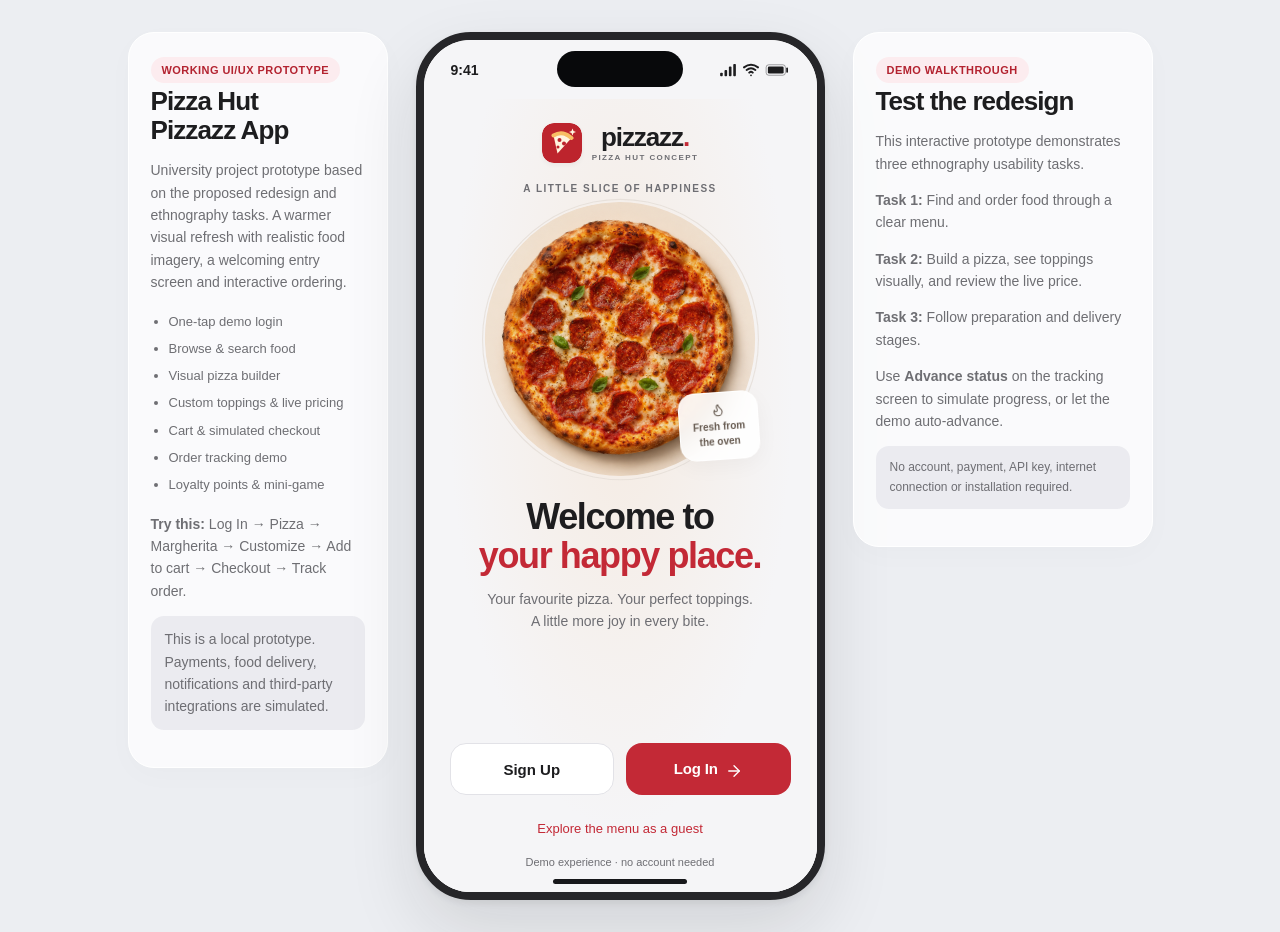
==== index.html @ 58f45020 "push" ====
<!DOCTYPE html>
<html lang="en">
<head>
<meta charset="UTF-8"/><meta name="viewport" content="width=device-width, initial-scale=1, viewport-fit=cover"/>
<title>Pizzazz — Pizza Hut App Prototype</title>
<meta name="theme-color" content="#BD242D"/>
<meta name="description" content="Pizzazz: a Pizza Hut-inspired mobile ordering prototype."/>
<link rel="icon" type="image/svg+xml" href="assets/pizzazz-mark.svg"/>
<style>
:root{--red:#D62828;--red2:#F04438;--ink:#20242C;--muted:#717782;--soft:#F5F6F8;--line:#E8EAF0;--white:#fff;--gold:#FFB633;--radius:20px;--shadow:0 18px 50px rgba(16,20,30,.09)}*{box-sizing:border-box}body{margin:0;background:#F0F1F5;font-family:Inter,ui-sans-serif,system-ui,-apple-system,'Segoe UI',sans-serif;color:var(--ink)}button,input,select{font:inherit}button{cursor:pointer}button:disabled{cursor:not-allowed;opacity:.4}.shell{min-height:100vh;display:grid;grid-template-columns:260px minmax(350px,480px) 300px;justify-content:center;align-items:start;gap:28px;padding:32px 24px}.side{position:sticky;top:32px;padding:24px 22px;border:1px solid #E6E8ED;background:#fff;border-radius:24px;box-shadow:var(--shadow)}.side h1{font-size:24px;letter-spacing:-.9px;margin:4px 0 14px}.side p{font-size:14px;color:var(--muted);line-height:1.6}.side ul{padding-left:18px;color:#555c66;font-size:13px;line-height:2.1}.side .pill{font-weight:750;color:var(--red);background:#FFF0EE;padding:7px 11px;border-radius:99px;font-size:11px;letter-spacing:.06em;display:inline-block}.side a{color:var(--red);font-weight:700}.device{background:white;min-height:790px;width:100%;max-width:480px;border:8px solid #24272d;border-radius:42px;box-shadow:0 24px 75px #23263523;position:relative;overflow:hidden}.topbar{height:34px;display:flex;align-items:center;justify-content:space-between;padding:4px 26px 0;font-size:12px;font-weight:750;background:white;position:sticky;top:0;z-index:10}.signal{font-size:13px;letter-spacing:1px}.app{height:calc(100vh - 98px);min-height:710px;max-height:840px;overflow-y:auto;scrollbar-width:none;padding-bottom:100px}.app::-webkit-scrollbar{display:none}.header{display:flex;align-items:center;justify-content:space-between;padding:20px 22px 13px}.brand{font-size:26px;letter-spacing:-1.4px;font-weight:900}.brand span{color:var(--red)}.brandmark{width:34px;height:34px;display:inline-flex;align-items:center;justify-content:center;background:#FFE8E5;border-radius:11px;font-size:21px;margin-right:6px}.hdr-actions{display:flex;gap:9px}.iconbtn{background:var(--soft);border:0;border-radius:13px;min-width:40px;height:40px;display:grid;place-items:center;font-size:19px;position:relative}.counter{position:absolute;right:-4px;top:-5px;color:#fff;background:var(--red);border-radius:99px;font-size:10px;min-width:18px;height:18px;display:grid;place-items:center;font-weight:800}.content{padding:0 22px}.greeting{color:var(--muted);font-size:13px;font-weight:650;margin:0 0 5px}.h2{font-size:25px;letter-spacing:-.9px;line-height:1.17;font-weight:850;margin:0 0 17px}.mode-row{display:flex;gap:8px;margin-bottom:20px}.mode{border:1px solid var(--line);background:white;flex:1;padding:12px 4px;border-radius:15px;font-size:13px;font-weight:750}.mode.active{background:#FFF1EF;border-color:#F4B3AD;color:#B92323}.search{height:48px;background:#F5F6F8;border:1px solid #F0F0F2;border-radius:15px;padding:0 15px;display:flex;align-items:center;gap:10px;margin-bottom:20px}.search input{width:100%;border:0;background:transparent;outline:none;color:#252a30;font-size:14px}.section-title{display:flex;justify-content:space-between;align-items:center;margin:19px 0 14px;font-weight:850;font-size:18px;letter-spacing:-.5px}.linkbtn{border:0;background:transparent;color:var(--red);font-size:12px;font-weight:800;padding:5px}.category-grid{display:grid;grid-template-columns:repeat(4,1fr);gap:8px}.category{border:1px solid var(--line);background:#fff;padding:12px 0 11px;border-radius:17px;display:grid;gap:6px;justify-items:center;font-size:11px;font-weight:750}.category .emoji{font-size:25px}.category.active{background:#FFF0EE;border-color:#FFD0CA;color:#BA2222}.hero{background:linear-gradient(112deg,#B71920,#E64437);color:#fff;border-radius:21px;display:flex;justify-content:space-between;overflow:hidden;min-height:135px;padding:20px;margin:20px 0}.hero h3{font-size:21px;line-height:1.07;letter-spacing:-.6px;margin:0 0 9px}.hero p{font-size:11px;color:#FFE5E2;max-width:175px}.hero .pizza-large{font-size:91px;align-self:center;filter:drop-shadow(0 11px 10px #8c111b55)}.mini{font-size:11px;font-weight:800;letter-spacing:.04em}.item-list{display:grid;gap:10px}.food-card{display:flex;align-items:center;gap:12px;padding:12px;border:1px solid #EAEBED;border-radius:18px;background:white}.food-art{width:90px;height:89px;flex:none;display:grid;place-items:center;background:#FFF5EA;border-radius:15px;font-size:60px;overflow:hidden}.food-desc{flex:1;min-width:0}.food-desc h4{margin:0 0 4px;font-size:14px}.food-desc p{margin:0;color:var(--muted);font-size:11px;line-height:1.4}.food-desc strong{font-size:14px;display:block;margin-top:7px}.smalladd{background:var(--red);color:white;border:0;border-radius:11px;width:34px;height:34px;font-size:22px;font-weight:500}.bottom-nav{position:absolute;bottom:0;left:0;right:0;background:white;border-top:1px solid #E9EAEE;display:grid;grid-template-columns:repeat(4,1fr);height:76px;padding:9px 9px 18px;z-index:12}.navbtn{background:none;border:0;color:#9298A2;display:grid;justify-items:center;align-content:start;gap:4px;font-size:10px;font-weight:800}.navbtn b{font-size:23px;line-height:24px;font-weight:500}.navbtn.active{color:var(--red)}.subhead{display:flex;align-items:center;gap:13px;padding:15px 22px 20px;font-size:19px;font-weight:850}.back{border:0;background:#F6F6F8;border-radius:12px;width:38px;height:38px;font-size:21px}.chip{padding:7px 10px;background:#FFF2EA;border-radius:9px;color:#945128;font-size:11px;font-weight:800;display:inline-block}.product-hero{height:220px;border-radius:23px;background:radial-gradient(circle,#FFF2DB 0%,#FBE6CC 60%,#FAEEE1 100%);display:grid;place-items:center;position:relative;overflow:hidden}.product-hero .food-big{font-size:155px;filter:drop-shadow(0 15px 9px #A85D2824)}.product-hero .sparkle{position:absolute;top:17px;left:20px;color:#E79758;font-weight:900}.product-title{font-size:24px;letter-spacing:-.8px;font-weight:900;margin:19px 0 7px}.price{font-size:21px;font-weight:900;color:var(--red)}.muted{color:var(--muted)}.para{font-size:13px;line-height:1.6;color:var(--muted)}.progress{display:grid;grid-template-columns:repeat(4,1fr);margin:3px 0 22px;position:relative}.step{display:grid;justify-items:center;gap:6px;font-size:10px;color:#969BA5;font-weight:750;position:relative}.step i{font-style:normal;border:2px solid #E4E5EA;border-radius:50%;width:26px;height:26px;display:grid;place-items:center;background:white;color:#9AA0A9;z-index:2}.step.done i{background:var(--red);border-color:var(--red);color:white}.step.active i{background:#231F20;color:white;border-color:#231F20}.step.active{color:#23252A}.progress::before{content:'';position:absolute;left:12%;right:12%;height:2px;top:13px;background:#E8E9EC}.sizes{display:grid;grid-template-columns:repeat(3,1fr);gap:9px}.sizeopt{border:1px solid #E3E4EA;border-radius:16px;background:white;text-align:center;padding:14px 6px}.sizeopt strong{display:block;font-size:24px}.sizeopt span{font-size:11px;color:#858B96}.sizeopt b{display:block;margin-top:7px;font-size:11px}.sizeopt.active{border:2px solid var(--red);background:#FFF2F0;padding:13px 5px}.preview-pizza{background:#FFF8ED;border-radius:50%;width:210px;height:210px;display:grid;place-items:center;margin:0 auto 20px;position:relative;box-shadow:inset 0 0 0 8px #F4DEBC}.pizza-svg{width:95%;height:95%}.toppings-grid{display:grid;grid-template-columns:repeat(2,1fr);gap:9px}.topopt{border:1px solid var(--line);background:#fff;border-radius:15px;padding:12px;display:flex;align-items:center;gap:9px;text-align:left;position:relative}.topopt.active{background:#FFF3F1;border-color:#F4B8B2}.topopt .te{font-size:25px}.topopt .txt{font-size:12px;font-weight:800;flex:1}.topopt small{display:block;color:var(--muted);font-weight:500;font-size:11px;margin-top:2px}.tick{position:absolute;right:8px;top:7px;font-size:12px;color:var(--red);font-weight:900}.sticky-actions{position:sticky;bottom:0;background:#fff;box-shadow:0 -9px 20px #ffffffeb;border-top:1px solid #F0F0F2;padding:15px 22px 20px;margin-top:22px;z-index:8;display:flex;gap:9px}.primary{background:var(--red);color:#fff;border:0;border-radius:15px;padding:14px 16px;font-weight:850;font-size:14px;flex:1}.primary:active{transform:scale(.99)}.secondary{background:#F5F5F7;border:0;border-radius:15px;padding:14px 17px;font-weight:800}.outline{border:1px solid #D6D8DF;background:white;border-radius:14px;padding:13px 15px;font-weight:800}.summary{border:1px solid var(--line);border-radius:17px;padding:16px;background:white}.sumrow{display:flex;justify-content:space-between;gap:12px;font-size:13px;padding:7px 0}.sumrow span{color:#6F7682}.sumrow.total{border-top:1px solid #ECEEF0;margin-top:9px;padding-top:14px;font-weight:900;font-size:17px}.sumrow.total span{color:var(--ink)}.line{border:0;border-top:1px solid #ECEEF1;margin:17px 0}.cart-item{display:flex;gap:12px;align-items:start}.cart-img{width:80px;height:82px;background:#FFF3DF;border-radius:14px;display:grid;place-items:center;font-size:52px;flex:none}.qty{display:flex;gap:12px;align-items:center;margin-top:11px}.qty button{border:1px solid var(--line);background:white;border-radius:9px;width:29px;height:29px;font-weight:900;font-size:18px}.empty{text-align:center;padding:80px 10px 30px}.empty .illus{font-size:75px}.field{margin:15px 0}.field label{display:block;font-size:12px;font-weight:800;margin-bottom:8px}.field input,.field select{width:100%;padding:14px 13px;border:1px solid #DCE0E6;background:#fff;border-radius:12px;outline:none;font-size:13px}.field input:focus,.field select:focus{border-color:#DD5953}.payment-row{display:flex;align-items:center;gap:10px;border:1px solid var(--line);border-radius:13px;padding:13px;margin:8px 0;font-size:13px;font-weight:700;cursor:pointer}.payment-row.active{border-color:#E67B76;background:#FFF6F5}.payment-row input{accent-color:var(--red)}.confirm-icon{width:92px;height:92px;border-radius:50%;background:#E9F8EE;color:#259C59;font-size:54px;font-weight:900;display:grid;place-items:center;margin:28px auto 16px}.tracking-list{position:relative;margin:19px 8px}.tracking-item{display:flex;gap:14px;position:relative;min-height:77px}.tracking-item:not(:last-child):before{content:'';position:absolute;left:15px;top:31px;height:48px;width:2px;background:#E0E2E7}.track-dot{width:32px;height:32px;border-radius:50%;background:#EEEFF1;display:grid;place-items:center;font-size:15px;flex:none;z-index:1;color:#9BA0A8}.tracking-item.done .track-dot{background:#DFF4E5;color:#208F4F}.tracking-item.current .track-dot{background:var(--red);color:white;box-shadow:0 0 0 5px #FFE6E3}.tracking-item strong{font-size:13px}.tracking-item p{font-size:11px;color:var(--muted);margin:5px 0}.tracking-item.current strong{color:var(--red)}.tracking-card{background:#FFF5F3;padding:16px;border-radius:17px;display:flex;align-items:center;gap:10px}.tracking-card b{font-size:25px}.tracking-card span{font-size:12px;color:var(--muted)}.toast{position:absolute;bottom:89px;left:22px;right:22px;border-radius:15px;background:#23262C;color:#fff;padding:15px;z-index:30;box-shadow:0 15px 30px #0003;font-size:13px;font-weight:750;text-align:center;animation:slide .2s}.modal-back{position:absolute;inset:34px 0 0;background:#13182075;display:grid;place-items:center;z-index:50;padding:24px}.modal{background:white;border-radius:24px;width:100%;padding:24px;text-align:center;box-shadow:0 18px 40px #0002}.modal h3{margin:7px 0}.modal p{color:var(--muted);line-height:1.6;font-size:13px}.reward-box{background:linear-gradient(130deg,#26252A,#514049);color:white;border-radius:22px;padding:23px;margin-bottom:20px}.reward-box .big{font-size:45px;font-weight:900;letter-spacing:-1.8px}.reward-box small{color:#D4CED1}.game-grid{display:grid;grid-template-columns:repeat(3,1fr);gap:10px;margin-top:17px}.gamebtn{background:#FFF7ED;border:1px solid #E8D5BD;border-radius:17px;height:85px;font-size:42px}.gamebtn.revealed{background:#FFF0EF}.banner-note{font-size:11px;padding:12px 14px;border-radius:12px;background:#F7F7F9;color:#616A75;line-height:1.6;margin:13px 0}.history{display:grid;gap:10px}.history button{display:flex;justify-content:space-between;align-items:center;border:1px solid var(--line);background:#fff;border-radius:14px;padding:15px;text-align:left}.history strong{font-size:13px}.history small{display:block;margin-top:5px;color:var(--muted)}.tag{font-size:10px;font-weight:850;color:#A36A06;background:#FFF4DC;padding:6px 8px;border-radius:8px}.pill-badge{background:#FFE6E3;color:var(--red);padding:6px 9px;font-size:11px;font-weight:850;border-radius:8px}.brand-colored{font-size:21px;font-weight:900;color:var(--red)}@keyframes slide{from{transform:translateY(10px);opacity:0}to{transform:translateY(0);opacity:1}}@media(max-width:1120px){.shell{grid-template-columns:minmax(360px,480px) 260px}.side:first-child{display:none}}@media(max-width:790px){body{background:#fff}.shell{display:block;padding:0}.side{display:none}.device{border:0;box-shadow:none;border-radius:0;min-height:100vh;max-width:none}.topbar{height:30px}.app{height:calc(100dvh - 30px);max-height:none;min-height:0}.bottom-nav{padding-bottom:max(12px,env(safe-area-inset-bottom));height:calc(65px + env(safe-area-inset-bottom))}.sticky-actions{bottom:0}.toast{bottom:83px}}
/* Portrait iPhone-style preview: 393 x 852 CSS pixels inside an 8px bezel. */
.shell{grid-template-columns:260px 409px 300px}
.device{width:409px;max-width:409px;height:868px;min-height:0;border-radius:55px;isolation:isolate}
.device::before{content:'';position:absolute;top:11px;left:50%;transform:translateX(-50%);width:126px;height:36px;background:#08090b;border-radius:24px;z-index:25;pointer-events:none}
.device::after{content:'';position:absolute;bottom:8px;left:50%;transform:translateX(-50%);width:134px;height:5px;background:#17181b;border-radius:9px;z-index:60;pointer-events:none}
.topbar{height:59px;padding:0 27px;font-size:14px;position:relative}
.signal{display:flex;align-items:center;gap:5px}
.signal svg{display:block;width:18px;height:14px}.signal svg:last-child{width:25px}
.app{height:calc(100% - 59px);min-height:0;max-height:none;overscroll-behavior:contain;padding-bottom:110px}
.bottom-nav{height:88px;padding:12px 9px 30px}
.modal-back{inset:59px 0 0;padding-bottom:34px}
.toast{bottom:100px}
@media(max-width:1120px){.shell{grid-template-columns:409px 260px}}
@media(max-width:790px){body{background:#F0F1F5}.shell{display:grid;grid-template-columns:409px;padding:24px 0}.device{border:8px solid #24272d;box-shadow:0 24px 75px #23263523}.side{display:none}}
@media(max-width:440px){body{background:#fff}.shell{display:block;padding:0}.device{width:100%;max-width:none;height:100dvh;min-height:0;border:0;border-radius:0;box-shadow:none}.device::before,.device::after{display:none}.topbar{display:none}.app{height:100%;padding-top:env(safe-area-inset-top);padding-bottom:calc(100px + env(safe-area-inset-bottom))}.bottom-nav{height:calc(68px + env(safe-area-inset-bottom));padding-bottom:max(12px,env(safe-area-inset-bottom))}.modal-back{inset:0;padding-top:max(24px,env(safe-area-inset-top));padding-bottom:max(24px,env(safe-area-inset-bottom))}.toast{bottom:calc(80px + env(safe-area-inset-bottom))}}
/* Shared inline SVG styling, accessible controls and stable scrolling. */
.lucide{width:22px;height:22px;display:inline-block;vertical-align:middle;flex-shrink:0;stroke-width:1.8;pointer-events:none}
.iconbtn,.smalladd,.back{display:inline-flex;align-items:center;justify-content:center;min-width:44px;min-height:44px;flex-shrink:0}
.primary,.secondary,.outline,.linkbtn{min-height:44px}
.primary,.secondary,.outline{line-height:1.4}
.primary .lucide,.outline .lucide,.linkbtn .lucide{width:18px;height:18px;margin-left:3px}
button:focus-visible,input:focus-visible,select:focus-visible{outline:3px solid #2267B6;outline-offset:3px}
.mode{display:flex;align-items:center;justify-content:center;gap:5px;min-height:48px;font-size:12px;white-space:nowrap}
.mode .lucide{width:18px;height:18px}
.navbtn{color:#606773;min-height:44px;gap:5px}
.navbtn>.lucide{width:23px;height:23px}
.greeting .lucide,.sparkle .lucide{width:15px;height:15px}
.category .emoji{display:flex;align-items:center;justify-content:center;height:28px}
.category .lucide{width:27px;height:27px}
.brandmark .lucide{width:23px;height:23px}
.search{flex-shrink:0}.search .lucide{color:#656D79;width:20px;height:20px}
.food-art{width:76px;height:76px;color:#AD482D}.food-art>.lucide{width:44px;height:44px}
.food-art>.pizza-svg,.cart-img>.pizza-svg{width:90%;height:90%}
.food-big{display:grid;place-items:center;width:185px;height:185px}
.food-big>.lucide{width:125px;height:125px;color:#AF492F;stroke-width:1.3}
.hero .pizza-large{width:120px;height:120px;flex-shrink:0;display:grid;place-items:center;font-size:0}
.hero{gap:8px;align-items:center}.hero p{line-height:1.5}
.empty .illus>.lucide{width:64px;height:64px;color:#A64732;stroke-width:1.3}
.te>.lucide{width:24px;height:24px;color:#9E4C3D}.tick>.lucide{width:14px;height:14px}
.step i>.lucide{width:15px;height:15px}
.track-dot>.lucide{width:18px;height:18px}.tracking-card>.lucide{width:34px;height:34px;color:var(--red)}
.confirm-icon>.lucide{width:48px;height:48px}.modal-icon>.lucide{width:48px;height:48px;color:#208F4F}
.gamebtn>.lucide{width:36px;height:36px;color:#AC5035}.gamebtn.revealed:disabled{opacity:1}
.reward-box .lucide{width:23px;height:23px;color:#FFCF6D}.reward-box small{display:block;line-height:1.5}
.cart-item{min-width:0}.cart-item>div:last-child{min-width:0}.cart-img{width:64px;height:64px}.cart-img>.lucide{width:36px;height:36px;color:#AC5035}
.qty{gap:6px;flex-wrap:wrap}.qty button{min-width:44px;min-height:44px}.qty .remove-item{width:auto;font-size:12px;padding:0 8px}
.qty>.lucide{width:18px;height:18px}.sumrow{align-items:flex-start;overflow-wrap:anywhere}.sumrow>b{flex-shrink:0}.sumrow>b .lucide{width:17px;height:17px}
.item-options{display:block;font-size:11px;font-weight:400;line-height:1.6;margin-top:4px}
.builder-price{display:flex;justify-content:space-between;align-items:center;font-size:13px;padding:16px 0 0;border-top:1px solid var(--line);margin-top:20px}.builder-price strong{font-size:19px;color:var(--red)}
.payment-options{border:0;padding:0;margin:0;min-width:0}.payment-options legend{padding:0}.payment-row input{width:18px;height:18px;margin:0}.payment-note{margin-left:auto;font-size:11px}
.full-width{width:100%}.discount{color:#197243}.discount span{color:inherit}.voucher-card h3{margin:16px 0 4px}.voucher-card>.primary{width:100%}.voucher-symbol{color:var(--red)}.voucher-symbol>.lucide{width:40px;height:40px}
.modal{max-height:100%;overflow-y:auto}.modal .primary{width:100%}
.app{display:flex;flex-direction:column;padding-bottom:28px;scroll-padding-bottom:110px}
.app>.content{flex:1 0 auto}.app>.header,.app>.subhead,.app>.sticky-actions{flex-shrink:0}
.app.has-navigation{padding-bottom:106px}.sticky-actions{margin-top:22px;padding-bottom:24px}
.subhead{min-width:0}.subhead>span{overflow-wrap:anywhere}.banner-note{flex-shrink:0}
@media(max-width:440px){.app{padding-top:env(safe-area-inset-top);padding-bottom:env(safe-area-inset-bottom)}.app.has-navigation{padding-bottom:calc(90px + env(safe-area-inset-bottom))}.sticky-actions{padding-bottom:max(20px,env(safe-area-inset-bottom))}}
@media(max-width:360px){.content{padding:0 16px}.header,.subhead{padding-left:16px;padding-right:16px}.sticky-actions{padding-left:16px;padding-right:16px}.food-art{width:58px;height:64px}.food-card{gap:8px;padding:10px}.food-desc h4{font-size:13px}.mode-row{gap:5px}.mode{font-size:11px;gap:3px}.mode .lucide{width:16px;height:16px}.hero{padding:16px}.hero .pizza-large{width:94px;height:94px}.primary,.secondary{font-size:13px;padding-left:12px;padding-right:12px}}
@media(prefers-reduced-motion:reduce){*,*::before,*::after{animation:none!important;scroll-behavior:auto!important;transition:none!important}}
</style>
<link rel="stylesheet" href="visual.css"/>
</head>
<body>
<div class="shell">
<aside class="side"><span class="pill">WORKING UI/UX PROTOTYPE</span><h1>Pizza Hut<br/>Pizzazz App</h1><p>University project prototype based on the proposed redesign and ethnography tasks. A warmer visual refresh with realistic food imagery, a welcoming entry screen and interactive ordering.</p><ul><li>One-tap demo login</li><li>Browse & search food</li><li>Visual pizza builder</li><li>Custom toppings & live pricing</li><li>Cart & simulated checkout</li><li>Order tracking demo</li><li>Loyalty points & mini-game</li></ul><p><b>Try this:</b> Log In → Pizza → Margherita → Customize → Add to cart → Checkout → Track order.</p><p class="banner-note">This is a local prototype. Payments, food delivery, notifications and third-party integrations are simulated.</p></aside>
<div class="device"><div class="topbar"><span>9:41</span><span class="signal" aria-hidden="true"><svg viewBox="0 0 20 16" fill="currentColor"><rect x="1" y="11" width="3" height="4" rx="1"/><rect x="6" y="8" width="3" height="7" rx="1"/><rect x="11" y="4" width="3" height="11" rx="1"/><rect x="16" y="1" width="3" height="14" rx="1"/></svg><svg viewBox="0 0 20 16" fill="none" stroke="currentColor" stroke-width="2.2" stroke-linecap="round"><path d="M2 5Q10 -1 18 5M5 8Q10 4 15 8M8 11Q10 9 12 11"/><circle cx="10" cy="14" r="1" fill="currentColor" stroke="none"/></svg><svg viewBox="0 0 28 16"><rect x="1" y="2" width="22" height="12" rx="3" fill="none" stroke="currentColor" opacity=".45"/><rect x="3" y="4" width="18" height="8" rx="1.5" fill="currentColor"/><path d="M25 6v4" stroke="currentColor" stroke-width="2" stroke-linecap="round"/></svg></span></div><main id="app" class="app" aria-live="polite"></main><nav id="bottom-nav" class="bottom-nav" aria-label="Main navigation"></nav><div id="toast-root"></div><div id="modal-root"></div></div>
<aside class="side"><span class="pill">DEMO WALKTHROUGH</span><h1>Test the redesign</h1><p>This interactive prototype demonstrates three ethnography usability tasks.</p><p><b>Task 1:</b> Find and order food through a clear menu.</p><p><b>Task 2:</b> Build a pizza, see toppings visually, and review the live price.</p><p><b>Task 3:</b> Follow preparation and delivery stages.</p><p>Use <b>Advance status</b> on the tracking screen to simulate progress, or let the demo auto-advance.</p><div class="banner-note">No account, payment, API key, internet connection or installation required.</div></aside>
</div>
<script>
(()=>{'use strict';
const $=s=>document.querySelector(s);const fmt=n=>'RM '+Number(n).toFixed(2);
const PIZZAS=[{id:'margherita',name:'Margherita',description:'Classic tomato, fresh mozzarella & basil',price:12.99,emoji:'🍕',category:'Pizza'},{id:'pepperoni',name:'Pepperoni',description:'Signature cheesy pizza with pepperoni',price:15.99,emoji:'🍕',category:'Pizza'},{id:'veggie',name:'Veggie Supreme',description:'Peppers, mushrooms, onions & olives',price:14.99,emoji:'🍕',category:'Pizza'},{id:'bbq',name:'BBQ Chicken',description:'BBQ chicken, onions & smoky sauce',price:17.99,emoji:'🍕',category:'Pizza'},{id:'pasta',name:'Creamy Pasta',description:'Creamy sauce with herbs',price:11.90,emoji:'🍝',category:'Pasta'},{id:'wings',name:'Chicken Wings',description:'Six golden wings',price:12.50,emoji:'🍗',category:'Sides'},{id:'fries',name:'French Fries',description:'Crispy salted fries',price:5.90,emoji:'🍟',category:'Sides'},{id:'cola',name:'Iced Cola',description:'Refreshing cold drink',price:4.50,emoji:'🥤',category:'Drinks'}];
const TOPPINGS=[{id:'pepperoni',name:'Pepperoni',emoji:'🍕',price:2},{id:'mushrooms',name:'Mushrooms',emoji:'🍄',price:1.5},{id:'onions',name:'Onions',emoji:'🧅',price:1},{id:'cheese',name:'Extra Cheese',emoji:'🧀',price:2.5},{id:'peppers',name:'Capsicum',emoji:'🫑',price:1.5},{id:'olives',name:'Olives',emoji:'🫒',price:1.5}];
const SIZES=[{id:'S',diameter:'8”',extra:0},{id:'M',diameter:'10”',extra:3},{id:'L',diameter:'12”',extra:6}];
const STAGES=['Order Received','Preparing','Baking','Out for Delivery','Delivered'];const DESC=['Your order has been received.','The kitchen is preparing your pizza.','Your pizza is baking in the oven.','Your pizza is on the way!','Enjoy your meal!'];
// Official Lucide SVG paths vendored from lucide-icons/lucide, 2026-11-12. No runtime network dependency.
// Lucide / Feather copyright and permission notices: THIRD_PARTY_NOTICES.md.
const ICONS={
  "house": "<path d=\"M15 21v-8a1 1 0 0 0-1-1h-4a1 1 0 0 0-1 1v8\" /><path d=\"M3 10a2 2 0 0 1 .709-1.528l7-6a2 2 0 0 1 2.582 0l7 6A2 2 0 0 1 21 10v9a2 2 0 0 1-2 2H5a2 2 0 0 1-2-2z\" />",
  "shopping-cart": "<path d=\"m2.05 2.05 1.099-.028a1 1 0 0 1 1.008.815l2.69 14.347A1 1 0 0 0 7.83 18H18\" /><path d=\"M4.563 5h16.435a1 1 0 0 1 .981 1.204l-1.026 6.226A2 2 0 0 1 18.962 14H6.25\" /><circle cx=\"18\" cy=\"20\" r=\"2\" /><circle cx=\"8\" cy=\"20\" r=\"2\" />",
  "shopping-bag": "<path d=\"M16 10a4 4 0 0 1-8 0\" /><path d=\"M3.103 6.034h17.794\" /><path d=\"M3.4 5.467a2 2 0 0 0-.4 1.2V20a2 2 0 0 0 2 2h14a2 2 0 0 0 2-2V6.667a2 2 0 0 0-.4-1.2l-2-2.667A2 2 0 0 0 17 2H7a2 2 0 0 0-1.6.8z\" />",
  "search": "<path d=\"m21 21-4.34-4.34\" /><circle cx=\"11\" cy=\"11\" r=\"8\" />",
  "plus": "<path d=\"M5 12h14\" /><path d=\"M12 5v14\" />",
  "minus": "<path d=\"M5 12h14\" />",
  "chevron-left": "<path d=\"m15 18-6-6 6-6\" />",
  "arrow-right": "<path d=\"M5 12h14\" /><path d=\"m12 5 7 7-7 7\" />",
  "check": "<path d=\"M20 6 9 17l-5-5\" />",
  "circle-check": "<circle cx=\"12\" cy=\"12\" r=\"10\" /><path d=\"m16 9-5.5 5.5L8 12\" />",
  "star": "<path d=\"M11.525 2.295a.53.53 0 0 1 .95 0l2.31 4.679a2.123 2.123 0 0 0 1.595 1.16l5.166.756a.53.53 0 0 1 .294.904l-3.736 3.638a2.123 2.123 0 0 0-.611 1.878l.882 5.14a.53.53 0 0 1-.771.56l-4.618-2.428a2.122 2.122 0 0 0-1.973 0L6.396 21.01a.53.53 0 0 1-.77-.56l.881-5.139a2.122 2.122 0 0 0-.611-1.879L2.16 9.795a.53.53 0 0 1 .294-.906l5.165-.755a2.122 2.122 0 0 0 1.597-1.16z\" />",
  "user": "<path d=\"M19 21v-2a4 4 0 0 0-4-4H9a4 4 0 0 0-4 4v2\" /><circle cx=\"12\" cy=\"7\" r=\"4\" />",
  "clipboard-list": "<rect width=\"8\" height=\"4\" x=\"8\" y=\"2\" rx=\"1\" ry=\"1\" /><path d=\"M16 4h2a2 2 0 0 1 2 2v14a2 2 0 0 1-2 2H6a2 2 0 0 1-2-2V6a2 2 0 0 1 2-2h2\" /><path d=\"M12 11h4\" /><path d=\"M12 16h4\" /><path d=\"M8 11h.01\" /><path d=\"M8 16h.01\" />",
  "truck": "<path d=\"M14 18V6a2 2 0 0 0-2-2H4a2 2 0 0 0-2 2v11a1 1 0 0 0 1 1h2\" /><path d=\"M15 18H9\" /><path d=\"M19 18h2a1 1 0 0 0 1-1v-3.65a1 1 0 0 0-.22-.624l-3.48-4.35A1 1 0 0 0 17.52 8H14\" /><circle cx=\"17\" cy=\"18\" r=\"2\" /><circle cx=\"7\" cy=\"18\" r=\"2\" />",
  "utensils": "<path d=\"M3 2v7c0 1.1.9 2 2 2h4a2 2 0 0 0 2-2V2\" /><path d=\"M7 2v20\" /><path d=\"M21 15V2a5 5 0 0 0-5 5v6c0 1.1.9 2 2 2h3Zm0 0v7\" />",
  "pizza": "<path d=\"m12 14-1 1\" /><path d=\"m13.75 18.25-1.25 1.42\" /><path d=\"M17.775 5.654a15.68 15.68 0 0 0-12.121 12.12\" /><path d=\"M18.8 9.3a1 1 0 0 0 2.1 7.7\" /><path d=\"M21.964 20.732a1 1 0 0 1-1.232 1.232l-18-5a1 1 0 0 1-.695-1.232A19.68 19.68 0 0 1 15.732 2.037a1 1 0 0 1 1.232.695z\" />",
  "gift": "<path d=\"M12 7v14\" /><path d=\"M20 11v8a2 2 0 0 1-2 2H6a2 2 0 0 1-2-2v-8\" /><path d=\"M7.5 7a1 1 0 0 1 0-5A4.8 8 0 0 1 12 7a4.8 8 0 0 1 4.5-5 1 1 0 0 1 0 5\" /><rect x=\"3\" y=\"7\" width=\"18\" height=\"4\" rx=\"1\" />",
  "package": "<path d=\"M11 21.73a2 2 0 0 0 2 0l7-4A2 2 0 0 0 21 16V8a2 2 0 0 0-1-1.73l-7-4a2 2 0 0 0-2 0l-7 4A2 2 0 0 0 3 8v8a2 2 0 0 0 1 1.73z\" /><path d=\"M12 22V12\" /><polyline points=\"3.29 7 12 12 20.71 7\" /><path d=\"m7.5 4.27 9 5.15\" />",
  "clock": "<circle cx=\"12\" cy=\"12\" r=\"10\" /><path d=\"M12 6v6l4 2\" />",
  "flame": "<path d=\"M12 3q1 4 4 6.5t3 5.5a1 1 0 0 1-14 0 5 5 0 0 1 1-3 1 1 0 0 0 5 0c0-2-1.5-3-1.5-5q0-2 2.5-4\" />",
  "chef-hat": "<path d=\"M10 11v5\" /><path d=\"M14 11v5\" /><path d=\"M6 12.65c0-.457-.316-.844-.727-1.041A4 4 0 017.52 4.034a1.53 1.53 0 001.367-.547 4 4 0 016.225 0 1.53 1.53 0 001.367.547 4 4 0 012.248 7.575c-.411.197-.727.584-.727 1.04V19a2 2 0 01-2 2H8a2 2 0 01-2-2z\" /><path d=\"M6 16h12\" />",
  "credit-card": "<rect width=\"20\" height=\"14\" x=\"2\" y=\"5\" rx=\"2\" /><line x1=\"2\" x2=\"22\" y1=\"10\" y2=\"10\" /><path d=\"M6 14h2\" />",
  "wallet": "<path d=\"M19 7V4a1 1 0 0 0-1-1H5a2 2 0 0 0 0 4h15a1 1 0 0 1 1 1v4h-3a2 2 0 0 0 0 4h3a1 1 0 0 0 1-1v-2a1 1 0 0 0-1-1\" /><path d=\"M3 5v14a2 2 0 0 0 2 2h15a1 1 0 0 0 1-1v-4\" />",
  "banknote": "<rect width=\"20\" height=\"12\" x=\"2\" y=\"6\" rx=\"2\" /><circle cx=\"12\" cy=\"12\" r=\"2\" /><path d=\"M6 12h.01M18 12h.01\" />",
  "ticket": "<path d=\"M2 9a3 3 0 0 1 0 6v2a2 2 0 0 0 2 2h16a2 2 0 0 0 2-2v-2a3 3 0 0 1 0-6V7a2 2 0 0 0-2-2H4a2 2 0 0 0-2 2Z\" /><path d=\"M13 5v2\" /><path d=\"M13 17v2\" /><path d=\"M13 11v2\" />",
  "map-pin": "<path d=\"M20 10c0 4.993-5.539 10.193-7.399 11.799a1 1 0 0 1-1.202 0C9.539 20.193 4 14.993 4 10a8 8 0 0 1 16 0\" /><circle cx=\"12\" cy=\"10\" r=\"3\" />",
  "cup-soda": "<path d=\"m6 8 1.75 12.28a2 2 0 0 0 2 1.72h4.54a2 2 0 0 0 2-1.72L18 8\" /><path d=\"M5 8h14\" /><path d=\"M7 15a6.47 6.47 0 0 1 5 0 6.47 6.47 0 0 0 5 0\" /><path d=\"m12 8 1-6h2\" />",
  "leaf": "<path d=\"M11 20a10 10 0 0010-10 25.9 25.9 0 00-1.04-7.281 1 1 0 00-1.755-.325C15.833 5.5 13 5.5 9.8 6.1A7 7 0 0011 20\" /><path d=\"M2 21a5 5 0 012.911-4.544C7.613 15.212 8.351 15.24 11 13\" />",
  "circle": "<circle cx=\"12\" cy=\"12\" r=\"10\" />",
  "sparkles": "<path d=\"M11.017 2.814a1 1 0 0 1 1.966 0l1.051 5.558a2 2 0 0 0 1.594 1.594l5.558 1.051a1 1 0 0 1 0 1.966l-5.558 1.051a2 2 0 0 0-1.594 1.594l-1.051 5.558a1 1 0 0 1-1.966 0l-1.051-5.558a2 2 0 0 0-1.594-1.594l-5.558-1.051a1 1 0 0 1 0-1.966l5.558-1.051a2 2 0 0 0 1.594-1.594z\" /><path d=\"M20 2v4\" /><path d=\"M22 4h-4\" /><circle cx=\"4\" cy=\"20\" r=\"2\" />",
  "cheese": "<path d=\"M14 11a3 3 0 01-6 0 5 5 0 016 0\" /><path d=\"M14.292 2.436a1.55 1.55 0 011.463-.088l.278.13A10.33 10.33 0 0122 11v8a2 2 0 01-2 2h-1.75a.28.28 0 01-.265-.25 2 2 0 00-3.97 0 .28.28 0 01-.265.25H4a2 2 0 01-2-2v-.75a.28.28 0 01.25-.265 2 2 0 00-.046-3.975.21.21 0 01-.204-.214v-2.678a2 2 0 01.952-1.703l6.062-3.732a.3.3 0 01.27-.002A2.5 2.5 0 0013 3.5l-.002-.104a.3.3 0 01.122-.24z\" /><path d=\"M22 11h-8\" /><path d=\"M8 11H2\" />",
  "onion": "<circle cx=\"12\" cy=\"12\" r=\"2\" /><circle cx=\"12\" cy=\"12\" r=\"6\" /><path d=\"M2.8 8.1a10 10 0 1 0 5.3-5.3C5 4 3 2 3 2L2 3s2 2 .8 5.1\" /><path d=\"M18 20v2\" /><path d=\"m21 21-1.9-1.9\" /><path d=\"M22 18h-2\" />",
  "olive": "<path d=\"m10 10 4-3\" /><path d=\"m10 7 4 3\" /><ellipse cx=\"12\" cy=\"12\" rx=\"9\" ry=\"10\" /><path d=\"m2 22 5-5\" /><path d=\"M18.69 5.31 22 2\" />",
  "sausage": "<path d=\"M22 19a3 3 0 1 1-6 0A11 11 0 0 0 5 8a3 3 0 1 1 0-6 17 17 0 0 1 17 17\" /><path d=\"M12.8 11.2 2 22\" /><path d=\"m9.2 8.8-2.5 2.5a3.1 3.1 0 0 0 0 4.2l1.8 1.8a3.1 3.1 0 0 0 4.2 0l2.5-2.5\" />"
};
const icon=(name)=>`<svg class="lucide lucide-${name}" xmlns="http://www.w3.org/2000/svg" width="24" height="24" viewBox="0 0 24 24" fill="none" stroke="currentColor" stroke-width="2" stroke-linecap="round" stroke-linejoin="round" aria-hidden="true" focusable="false">${ICONS[name]||ICONS.circle}</svg>`;

const UI_ICONS={"🍕":"pizza","🍝":"utensils","🍟":"chef-hat","🥤":"cup-soda","🍗":"chef-hat","🛵":"truck","🛒":"shopping-cart","🛍️":"shopping-bag","🍽️":"utensils","👋":"sparkles","⌕":"search","🔎":"search","‹":"chevron-left","→":"arrow-right","✓":"check","✅":"circle-check","★":"star","⭐":"star","☆":"star","📋":"clipboard-list","🎁":"gift","📦":"package","👤":"user","👨‍🍳":"chef-hat","♨":"flame","⏱️":"clock","🎉":"sparkles","💳":"credit-card","📱":"wallet","💵":"banknote","🍄":"leaf","🧅":"circle","🧀":"circle","🫑":"leaf","🫒":"circle","✦":"sparkles"};
function iconMarkup(html){return html.split(/(<[^>]*>)/g).map(part=>part.startsWith('<')?part:part.replace(/🍕|🍝|🍟|🥤|🍗|🛵|🛒|🛍️|🍽️|👋|⌕|🔎|‹|→|✓|✅|★|⭐|☆|📋|🎁|📦|👤|👨‍🍳|♨|⏱️|🎉|💳|📱|💵|🍄|🧅|🧀|🫑|🫒|✦/gu,s=>icon(UI_ICONS[s]))).join('')}
// Original ingredient drawings only where Lucide has no exact ingredient match.
function toppingIcon(id){
  const named={pepperoni:'sausage',onions:'onion',cheese:'cheese',olives:'olive'};
  if(named[id])return icon(named[id]);
  const paths=id==='mushrooms'?'<path d="M3 13a9 9 0 0 1 18 0Z"/><path d="M9 13v6a2 2 0 0 0 2 2h2a2 2 0 0 0 2-2v-6"/><path d="M8 9h.01M12 7h.01M16 10h.01"/>':'<path d="M12 7c0-3 1-4 3-5"/><path d="M12 7C6 3 2 9 5 17c1 4 4 5 7 3 3 2 6 1 7-3 3-8-1-14-7-10Z"/><path d="M9 10c-1 3-1 6 0 8M15 10c1 3 1 6 0 8"/>';
  return '<svg class="ingredient-icon" xmlns="http://www.w3.org/2000/svg" viewBox="0 0 24 24" width="24" height="24" fill="none" stroke="currentColor" stroke-width="1.8" stroke-linecap="round" stroke-linejoin="round" aria-hidden="true" focusable="false">'+paths+'</svg>';
}
function foodArt(p){const id=PIZZAS.some(x=>x.id===p.id)?p.id:'margherita';return `<span class="food-photo" data-food="${id}" role="img" aria-label="${esc(p.name)}"></span>`}
const modeIcon=m=>icon(m==='Delivery'?'truck':m==='Takeaway'?'shopping-bag':'utensils');
const categoryIcon=c=>icon(({Pizza:'pizza',Pasta:'utensils',Sides:'chef-hat',Drinks:'cup-soda'})[c]||'utensils');
const defaultState={view:'login',tab:'Home',category:'Pizza',query:'',mode:'Delivery',selectedId:'margherita',builderStep:0,size:'M',toppings:[],drafts:{},cart:[],address:'123 Jalan Merdeka, Kuala Lumpur',pickupOutlet:'',dineInOutlet:'',payment:'Card (demo)',order:null,orders:[],points:120,gamePlays:0,gameRevealed:[],gameWin:1,vouchers:[],appliedVoucher:null,voucherReturn:'checkout',rewardsReturn:null,builderOrigin:'product',editingCart:null};
const freshState=()=>JSON.parse(JSON.stringify(defaultState));
const validToppings=value=>Array.isArray(value)?[...new Set(value.filter(id=>TOPPINGS.some(t=>t.id===id)))].slice(0,5):[];
function normalizeState(raw){
  const s={...freshState(),...(raw&&typeof raw==='object'&&!Array.isArray(raw)?raw:{})};
  const text=(v,fallback='')=>typeof v==='string'?v.slice(0,160):fallback;
  const mode=v=>['Delivery','Takeaway','Dine-in'].includes(v)?v:'Delivery';
  const items=value=>Array.isArray(value)?value.flatMap(x=>{
    const p=PIZZAS.find(p=>p.id===x?.id);if(!p||!Number.isFinite(x.qty)||x.qty<1)return [];
    const size=p.category==='Pizza'?(SIZES.some(z=>z.id===x.size)?x.size:'M'):null;
    const toppings=p.category==='Pizza'?validToppings(x.toppings):[];
    const price=p.price+(size?(SIZES.find(z=>z.id===size)?.extra||0):0)+toppings.reduce((sum,id)=>sum+TOPPINGS.find(t=>t.id===id).price,0);
    return [{id:p.id,name:p.name,emoji:p.emoji,category:p.category,size,toppings,price:Math.round(price*100)/100,qty:Math.min(99,Math.floor(x.qty))}];
  }):[];
  const order=o=>{if(!o||typeof o!=='object'||typeof o.id!=='string'||!Number.isFinite(o.total)||o.total<0)return null;const cleanItems=items(o.items);if(!cleanItems.length)return null;return {...o,id:text(o.id),items:cleanItems,mode:mode(o.mode),address:text(o.address),payment:text(o.payment),stage:Number.isInteger(o.stage)?Math.max(0,Math.min(4,o.stage)):0,createdAt:Number.isFinite(o.createdAt)?o.createdAt:Date.now()}};
  s.mode=mode(s.mode);s.cart=items(s.cart);s.orders=Array.isArray(s.orders)?s.orders.map(order).filter(Boolean):[];s.order=order(s.order);
  if(s.order){const existing=s.orders.find(o=>o.id===s.order.id);if(existing)s.order=existing;else s.orders.unshift(s.order)}
  s.query=text(s.query);s.address=text(s.address);s.pickupOutlet=text(s.pickupOutlet);s.dineInOutlet=text(s.dineInOutlet);
  if(!['Card (demo)','E-Wallet (demo)','Cash (demo)'].includes(s.payment))s.payment='Card (demo)';
  if(!['Pizza','Pasta','Sides','Drinks'].includes(s.category))s.category='Pizza';
  if(!PIZZAS.some(p=>p.id===s.selectedId))s.selectedId='margherita';
  if(!SIZES.some(z=>z.id===s.size))s.size='M';s.toppings=validToppings(s.toppings);
  s.builderStep=Number.isInteger(s.builderStep)?Math.max(0,Math.min(3,s.builderStep)):0;
  const drafts={};for(const p of PIZZAS.filter(p=>p.category==='Pizza')){const d=s.drafts?.[p.id];if(d&&typeof d==='object')drafts[p.id]={size:SIZES.some(z=>z.id===d.size)?d.size:'M',toppings:validToppings(d.toppings)}}s.drafts=drafts;
  if(raw&&s.view==='builder'&&!s.editingCart&&!s.drafts[s.selectedId])s.drafts[s.selectedId]={size:s.size,toppings:[...s.toppings]};
  s.points=Number.isFinite(s.points)?Math.max(0,Math.floor(s.points)):120;
  s.gamePlays=Number.isInteger(s.gamePlays)?Math.max(0,s.gamePlays):0;s.gameRevealed=Array.isArray(s.gameRevealed)?s.gameRevealed.filter(i=>[0,1,2].includes(i)).slice(0,1):[];
  if(![0,1,2].includes(s.gameWin))s.gameWin=1;
  s.vouchers=Array.isArray(s.vouchers)&&s.vouchers.some(v=>v?.id==='free-side')?[{id:'free-side'}]:[];
  s.appliedVoucher=s.appliedVoucher==='free-side'&&s.vouchers.length?'free-side':null;
  if(!['login','home','product','builder','cart','checkout','confirmation','tracking','orders','rewards','profile','thirdparty','vouchers'].includes(s.view))s.view='home';
  if(s.view==='confirmation'&&!s.order)s.view='home';
  if(s.view==='builder'&&PIZZAS.find(p=>p.id===s.selectedId).category!=='Pizza')s.view='product';
  if(raw?.view==='home'&&s.view==='home'&&!s.visualRefreshSeen)s.view='login';
  s.voucherReturn=s.voucherReturn==='rewards'?'rewards':'checkout';
  s.rewardsReturn=s.rewardsReturn==='checkout'&&['rewards','vouchers'].includes(s.view)?'checkout':null;
  s.builderOrigin=['home','product','cart'].includes(s.builderOrigin)?s.builderOrigin:'product';
  if(s.editingCart){const e=s.editingCart,item=s.cart[e.index];if(s.view==='builder'&&Number.isInteger(e.index)&&e.index>=0&&item?.category==='Pizza'&&item.id===s.selectedId&&e.signature===cartSignature(item)){s.editingCart={index:e.index,signature:e.signature};s.builderOrigin='cart'}else{s.editingCart=null;if(s.view==='builder')s.view='cart'}}
  return s;
}
let state;try{state=normalizeState(JSON.parse(localStorage.getItem('pizzazz_demo_v2')||'null'))}catch{state=freshState()}
let toastTimer=null;let trackTimer=Date.now();let modalFocus=null;
const save=()=>{try{localStorage.setItem('pizzazz_demo_v2',JSON.stringify({...state,view:state.view==='confirmation'?'tracking':state.view}))}catch{}};
const esc=s=>String(s??'').replace(/[&<>"']/g,c=>({'&':'&amp;','<':'&lt;','>':'&gt;','"':'&quot;',"'":'&#39;'}[c]));
const priceFor=(p,size='S',tops=[])=>p.price+(p.category==='Pizza'?(SIZES.find(s=>s.id===size)?.extra||0):0)+tops.reduce((sum,id)=>sum+(TOPPINGS.find(t=>t.id===id)?.price||0),0);
const cartTotal=()=>state.cart.reduce((a,x)=>a+x.price*x.qty,0);const fee=()=>state.mode==='Delivery'&&state.cart.length?4:0;
const money=n=>Math.round((n+Number.EPSILON)*100)/100;
const sideDiscount=()=>{const sides=state.cart.filter(x=>x.category==='Sides');return sides.length?Math.min(...sides.map(x=>x.price)):0};
const discount=()=>state.appliedVoucher==='free-side'&&state.vouchers.length?sideDiscount():0;
const finalTotal=()=>money(cartTotal()+fee()-discount());
const fulfillmentKey=()=>state.mode==='Delivery'?'address':state.mode==='Takeaway'?'pickupOutlet':'dineInOutlet';
const fulfillment=()=>state[fulfillmentKey()];
const saveDraft=()=>{if(state.editingCart)return;state.drafts[state.selectedId]={size:state.size,toppings:[...state.toppings]}};
const stagesFor=o=>o.mode==='Delivery'?STAGES:['Order Received','Preparing','Baking',o.mode==='Takeaway'?'Ready for Pickup':'Ready to Serve',o.mode==='Takeaway'?'Collected':'Served'];
const nav=(view,tab)=>{closeModal();if(view!=='builder')state.editingCart=null;if(!['rewards','vouchers'].includes(view))state.rewardsReturn=null;state.view=view;if(tab)state.tab=tab;trackTimer=Date.now();render();$('#app').scrollTo(0,0);$('#app .subhead .back')?.focus()};
const hdr=(title)=>`<div class="subhead"><button class="back" data-action="back" aria-label="Back">‹</button><span>${title}</span></div>`;
function selected(){return PIZZAS.find(p=>p.id===state.selectedId)||PIZZAS[0]}
const subtotal=()=>priceFor(selected(),state.size,state.toppings);
function topMarkup(){return `<div class="progress">${['Size','Toppings','Your selections','Review'].map((l,i)=>`<div class="step ${i<state.builderStep?'done':i===state.builderStep?'active':''}"><i>${i<state.builderStep?'✓':i+1}</i><span>${l}</span></div>`).join('')}</div>`}
function login(){return `<section class="welcome" aria-labelledby="welcome-title"><div class="brand"><img src="assets/pizzazz-mark.svg" alt="" width="42" height="42"/><div class="brand-copy"><span class="brand-name">pizzazz<span style="color:var(--red)">.</span></span><small>PIZZA HUT CONCEPT</small></div></div><p class="welcome-kicker">A LITTLE SLICE OF HAPPINESS</p><div class="welcome-visual"><img src="assets/pizza-hero.png" alt="Freshly baked pepperoni pizza with golden crust and basil" width="310" height="310" fetchpriority="high"/><span class="welcome-stamp">${icon('flame')}Fresh from<br/>the oven</span></div><h1 id="welcome-title">Welcome to<br/><span>your happy place.</span></h1><p class="welcome-copy">Your favourite pizza. Your perfect toppings.<br/>A little more joy in every bite.</p><div class="welcome-actions"><button class="outline" data-action="demo-signup">Sign Up</button><button class="primary" data-action="demo-login">Log In ${icon('arrow-right')}</button></div><button class="guest-link" data-action="demo-login">Explore the menu as a guest</button><p class="welcome-note">Demo experience · no account needed</p></section>`}
function home(){const q=state.query.trim().toLowerCase();const foods=PIZZAS.filter(p=>(p.category===state.category||q)&&(q?`${p.name} ${p.description} ${p.category}`.toLowerCase().includes(q):true));return `<div class="header"><div class="brand"><img src="assets/pizzazz-mark.svg" alt="" width="42" height="42"/><div class="brand-copy"><span class="brand-name">pizzazz<span style="color:var(--red)">.</span></span><small>PIZZA HUT CONCEPT</small></div></div><div class="hdr-actions"><button class="iconbtn" data-action="go-cart" aria-label="Cart">🛒${state.cart.reduce((a,x)=>a+x.qty,0)?`<span class="counter">${state.cart.reduce((a,x)=>a+x.qty,0)}</span>`:''}</button></div></div><div class="content"><p class="greeting">HELLO, PIZZA LOVER 👋</p><h2 class="h2 home-title" tabindex="-1">Good food. <em>Great mood.</em></h2><div class="mode-row">${['Delivery','Takeaway','Dine-in'].map(m=>`<button class="mode ${state.mode===m?'active':''}" data-action="mode" data-value="${m}" aria-pressed="${state.mode===m}">${m==='Delivery'?'🛵':m==='Takeaway'?'🛍️':'🍽️'} ${m}</button>`).join('')}</div><label class="search"><span>⌕</span><input id="search" type="search" aria-label="Search food and drinks" placeholder="Search food, drinks and more..." value="${esc(state.query)}" autocomplete="off"/></label><div class="section-title">Categories</div><div class="category-grid">${[['Pizza','🍕'],['Pasta','🍝'],['Sides','🍟'],['Drinks','🥤']].map(([c,e])=>`<button class="category ${!q&&state.category===c?'active':''}" data-action="category" data-value="${c}" aria-pressed="${!q&&state.category===c}"><span class="emoji">${e}</span>${c}</button>`).join('')}</div>${!q?`<div class="hero"><div><div class="mini">MADE YOUR WAY</div><h3>Build your<br/>perfect pizza</h3><p>A little extra cheese? Make it yours.</p><button class="hero-cta" data-action="featured-builder">Let’s create ${icon("arrow-right")}</button></div><div class="pizza-large"><img src="assets/pizza-hero.png" alt="Golden pepperoni pizza" width="184" height="184"/></div></div>`:''}<div class="section-title">${q?'Search results':state.category==='Pizza'?'Fresh from the oven':state.category}<button class="linkbtn" data-action="clear-search">${q?'Clear search':''}</button></div>${q?'<p class="search-scope">Results across all categories</p>':''}<div class="item-list">${foods.length?foods.map(p=>`<div class="food-card"><button class="food-art food-details" data-action="product" data-id="${p.id}" aria-label="View ${p.name} details">${foodArt(p)}</button><div class="food-desc"><h4><button class="food-name" data-action="product" data-id="${p.id}">${p.name}</button></h4><p>${p.description}</p><strong>${p.category==='Pizza'?'<small>Small from</small>':''}${fmt(p.price)}</strong></div><button class="menu-action" data-action="${p.category==='Pizza'?'menu-customize':'menu-add'}" data-id="${p.id}" aria-label="${p.category==='Pizza'?'Customize':'Add'} ${p.name}${p.category==='Pizza'?'':' to cart'}">${p.category==='Pizza'?'Customize':icon('plus')+' Add'}</button></div>`).join(''):'<div class="empty"><div class="illus">🔎</div><p>No matching food found.</p></div>'}</div><p class="photo-note">Illustrative food photography · demo menu prices</p><div style="height:22px"></div></div>`}
function product(){const p=selected();return `${hdr(p.name)}<div class="content"><div class="product-hero"><span class="sparkle">✦ FRESHLY MADE</span><div class="food-big">${foodArt(p)}</div></div><h2 class="product-title">${p.name}</h2><span class="price">${p.category==='Pizza'?'<small>Small from </small>':''}${fmt(p.price)}</span><p class="para">${p.description}. Made fresh for every order.</p><span class="chip">${p.category==='Pizza'?'Customize toppings & size':'Ready to order'}</span></div><div class="sticky-actions"><button class="secondary" data-action="back">Back</button><button class="primary" data-action="${p.category==='Pizza'?'start-builder':'quick-add'}">${p.category==='Pizza'?'Customize Pizza →':'Add to Cart →'}</button></div>`}
function builder(){const p=selected();const st=state.builderStep;let main='';if(st===0){main=`<div class="preview-pizza">${foodArt(p)}</div><h2 class="section-title">Choose your size</h2><div class="sizes">${SIZES.map(s=>`<button class="sizeopt ${state.size===s.id?'active':''}" data-action="size" data-value="${s.id}" aria-pressed="${state.size===s.id}"><strong>${s.id}</strong><span>${s.diameter}</span><b>${fmt(p.price+s.extra)}</b></button>`).join('')}</div>`}else if(st===1){main=`<div class="preview-pizza" style="width:167px;height:167px">${foodArt(p)}</div><div class="section-title">Extra toppings <span class="muted topping-count">${state.toppings.length}/5 selected</span></div><div class="toppings-grid">${TOPPINGS.map(t=>`<button class="topopt ${state.toppings.includes(t.id)?'active':''}" data-action="topping" data-id="${t.id}" aria-pressed="${state.toppings.includes(t.id)}">${state.toppings.includes(t.id)?'<span class="tick">✓</span>':''}<span class="te">${toppingIcon(t.id)}</span><span class="txt">${t.name}<small>+ ${fmt(t.price)}</small></span></button>`).join('')}</div>`}else if(st===2){main=`<div class="section-title">Your selections</div><div class="preview-pizza" style="width:244px;height:244px">${foodArt(p)}</div><p class="builder-photo-caption">Original recipe pictured. Your extra toppings are listed below.</p><div class="summary"><b>Selected toppings</b><p class="para">${state.toppings.length?state.toppings.map(id=>TOPPINGS.find(t=>t.id===id).name).join(' • '):'Original recipe (no added toppings)'}</p><div class="sumrow"><span>Size</span><b>${state.size} (${SIZES.find(s=>s.id===state.size).diameter})</b></div></div>`}else {main=`<div class="section-title">Customization summary</div><div class="summary"><div style="display:flex;align-items:center;gap:14px"><div class="builder-review-photo">${foodArt(p)}</div><div><b>${p.name} Pizza</b><p class="para" style="margin:6px 0">${state.size} (${SIZES.find(s=>s.id===state.size).diameter})</p></div></div><hr class="line"/><b style="font-size:13px">Selected toppings</b>${state.toppings.length?state.toppings.map(id=>{let t=TOPPINGS.find(x=>x.id===id);return `<div class="sumrow"><span>${t.name}</span><b>${fmt(t.price)}</b></div>`}).join(''):'<p class="para">None added</p>'}<hr class="line"/><div class="sumrow"><span>Base price + size</span><b>${fmt(p.price+SIZES.find(s=>s.id===state.size).extra)}</b></div><div class="sumrow"><span>Extra toppings</span><b>${fmt(state.toppings.reduce((a,id)=>a+TOPPINGS.find(t=>t.id===id).price,0))}</b></div><div class="sumrow total"><span>Total</span><b>${fmt(subtotal())}</b></div></div>`}
return `<div class="subhead builder-heading"><button class="back" data-action="back" aria-label="${st?'Previous builder step':'Back to '+state.builderOrigin}">${icon('chevron-left')}</button><span>${state.editingCart?'Edit pizza':'Pizza Builder'}</span><button class="linkbtn builder-exit" data-action="exit-builder">${state.editingCart?'Cancel edit':'Exit'}</button></div><div class="content">${topMarkup()}${state.editingCart&&state.cart[state.editingCart.index]?.qty>1?`<p class="banner-note">Changes apply to all ${state.cart[state.editingCart.index].qty} pizzas in this cart item.</p>`:''}${main}<p class="builder-price" role="status"><span>${sizeLabel(state.size)} (${SIZES.find(s=>s.id===state.size).diameter})<small>Per pizza · including extras</small></span><strong>${fmt(subtotal())}</strong></p></div><div class="sticky-actions"><button class="secondary" data-action="builder-prev">Back</button><button class="primary" data-action="${st===3?'add-custom':'builder-next'}">${st===3?state.editingCart?'Save changes':`Add to Cart · ${fmt(subtotal())}`:['Choose toppings','Review selections','Review price'][st]}</button></div>`}
function cart(){const items=state.cart;return `${hdr('Your Cart')}<div class="content">${items.length?`${items.map((x,i)=>`<div class="summary" style="margin-bottom:12px"><div class="cart-item"><div class="cart-img">${foodArt(x)}</div><div style="flex:1"><b style="font-size:14px">${esc(x.name)}</b><p class="para" style="margin:5px 0">${x.size?`${x.size} (${SIZES.find(s=>s.id===x.size).diameter}) · `:''}${x.toppings?.length?x.toppings.map(id=>TOPPINGS.find(t=>t.id===id).name).join(', '):'Original recipe'}</p><b>${fmt(x.price)}</b>${x.category==='Pizza'?`<button class="linkbtn edit-customization" data-action="edit-cart" data-index="${i}" aria-label="Edit ${esc(x.name)} customization">Edit size & toppings</button>`:''}<div class="qty"><button data-action="qty" data-index="${i}" data-delta="-1" aria-label="Decrease quantity of ${esc(x.name)}">${icon('minus')}</button><b>${x.qty}</b><button data-action="qty" data-index="${i}" data-delta="1" aria-label="Increase quantity of ${esc(x.name)}">${icon('plus')}</button><button class="linkbtn remove-item" data-action="remove" data-index="${i}" aria-label="Remove ${esc(x.name)}">Remove</button></div></div></div></div>`).join('')}<div class="summary" style="margin-top:15px">${totalsMarkup()}</div><div class="banner-note">Your pizza sizes and toppings are saved until checkout.</div>`:`<div class="empty"><div class="illus">🛒</div><h2>Your cart is empty</h2><p class="para">Pick something delicious to get started.</p><button class="primary" data-action="go-home">Browse Menu</button></div>`}</div>${items.length?'<div class="sticky-actions"><button class="secondary" data-action="go-home">Add items</button><button class="primary" data-action="go-checkout">Checkout →</button></div>':''}`}
function checkout(){
  const key=fulfillmentKey();
  const label=state.mode==='Delivery'?'Full delivery address':state.mode==='Takeaway'?'Pickup outlet':'Dine-in outlet / table';
  return `${hdr('Checkout')}<div class="content"><div class="summary"><div class="sumrow"><span>Order type</span><b>${modeIcon(state.mode)} ${state.mode}</b></div></div>
  <div class="section-title">${label}</div><div class="field"><label for="address">${label}</label><input id="address" data-field="${key}" maxlength="160" autocomplete="${state.mode==='Delivery'?'street-address':'off'}" placeholder="${state.mode==='Delivery'?'Enter your delivery address':'Enter a demo outlet'+(state.mode==='Dine-in'?' and table':'')}" value="${esc(fulfillment())}" required aria-describedby="fulfillment-hint"/></div>
  <p id="fulfillment-hint" class="para">${state.mode==='Delivery'?'Check the complete address before placing your demo order.':'Use a fictional location for this demo. No real outlet booking is made.'}</p>
  <fieldset class="payment-options"><legend class="section-title">Payment method</legend>${[['Card (demo)','credit-card','Card'],['E-Wallet (demo)','wallet','E-Wallet'],['Cash (demo)','banknote','Cash']].map(([v,i,label])=>`<label class="payment-row ${state.payment===v?'active':''}"><input type="radio" name="payment" value="${v}" ${state.payment===v?'checked':''}/> ${icon(i)} ${label}<span class="muted payment-note">Simulated</span></label>`).join('')}</fieldset>
  <div class="section-title">Voucher <button class="linkbtn" data-action="go-vouchers">${icon('ticket')} ${discount()?'Change':'Choose'}</button></div><p class="para">${discount()?`Free side applied: −${fmt(discount())}`:state.vouchers.length?(sideDiscount()?'Your free-side voucher is ready to apply.':'You have a free-side voucher. Add a side to make it eligible.'):'Redeem a free-side voucher in Rewards for 100 points.'}</p>
  <div class="section-title">Order summary</div><div class="summary">${state.cart.map(x=>`<div class="sumrow"><span>${x.qty} × ${esc(x.name)}${x.size?' ('+x.size+')':''}<small class="item-options">${x.toppings.length?x.toppings.map(id=>TOPPINGS.find(t=>t.id===id).name).join(', '):'Original recipe'}</small></span><b>${fmt(x.price*x.qty)}</b></div>`).join('')}<hr class="line"/>${totalsMarkup()}</div>
  <div class="banner-note">Demo only: placing an order does not charge a card or send food. Tracking and payment are simulated.</div></div><div class="sticky-actions"><button class="secondary" data-action="go-cart">Back</button><button class="primary" data-action="place-order" ${state.cart.length?'':'disabled'}>Place Order · ${fmt(finalTotal())}</button></div>`;
}
function confirmation(){const o=state.order;return `${hdr('Order Confirmed')}<div class="content" style="text-align:center"><div class="confirm-icon">✓</div><h1 style="font-size:26px;margin:0">Thank You!</h1><p class="para">Your demo order has been placed successfully.</p><div class="summary" style="margin-top:20px"><span class="muted" style="font-size:12px">Order Number</span><h2 style="margin:5px 0">${esc(o.id)}</h2><p class="para">${o.items.map(x=>`${x.qty} × ${esc(x.name)}`).join(', ')}</p><div class="sumrow total"><span>Order total</span><b>${fmt(o.total)}</b></div></div><div class="banner-note">Tracking is simulated for your coursework prototype. No real order has been sent.</div></div><div class="sticky-actions"><button class="secondary" data-action="go-home">Home</button><button class="primary" data-action="go-tracking">Track Order →</button></div>`}
function tracking(){
  const o=state.order;
  if(!o)return `${hdr('Track Order')}<div class="content"><div class="empty"><div class="illus">${icon('truck')}</div><h2>No active order</h2><p class="para">Place a demo order to see its preparation progress.</p><button class="primary" data-action="go-home">Browse menu</button></div><div class="section-title">Third-party tracking concept</div><div class="banner-note">External services are not connected in this standalone prototype.</div><button class="outline" data-action="thirdparty">View example external order</button></div>`;
  const stages=stagesFor(o),stage=o.stage,done=stage===4,delivery=o.mode==='Delivery';
  const descriptions=['Your order has been received.','The kitchen is preparing your food.','Your food is being cooked.',delivery?'Your order is on the way.':o.mode==='Takeaway'?'Your order is ready to collect at the outlet.':'Your order is ready for your table.','Enjoy your meal!'];
  const icons=['check','chef-hat','flame',delivery?'truck':o.mode==='Takeaway'?'shopping-bag':'utensils','circle-check'];
  return `${hdr('Track Order')}<div class="content"><div class="summary"><div class="sumrow"><span>Order</span><b>${esc(o.id)}</b></div><b>${o.items.map(x=>`${esc(x.name)}${x.size?' ('+x.size+')':''}`).join(', ')}</b><p class="para">${o.mode} · ${esc(o.address)}</p></div><div class="section-title">Order progress <span class="pill-badge">${done?stages[4]:'LIVE DEMO'}</span></div><div class="tracking-list">${stages.map((s,i)=>`<div class="tracking-item ${i<stage?'done':i===stage?'current':''}" ${i===stage?'aria-current="step"':''}><div class="track-dot">${icon(i<stage?'check':icons[i])}</div><div><strong>${s}</strong><p>${i<=stage?descriptions[i]:'Waiting for update'}</p></div></div>`).join('')}</div><div class="tracking-card">${icon(done?'circle-check':'clock')}<div><span>${done?'Order completed':stage===3&&!delivery?'Ready now':delivery?'Estimated arrival':'Estimated preparation'}</span><br/><b>${done?stages[4]:stage===3?(delivery?'5–10 min':stages[3]):stage===2?'12–18 min':'20–30 min'}</b></div></div><div class="banner-note">Simulated estimates only. While this screen is visible, progress advances about every 30 seconds. You can also advance it manually.</div><button class="outline full-width" data-action="advance" ${done?'disabled':''}>${done?'Order completed':'Advance demo status'} ${icon(done?'check':'arrow-right')}</button><div class="section-title">Third-party order concept</div><button class="outline full-width" data-action="thirdparty">Preview external order tracking</button></div>`;
}
function orders(){return `${hdr('Orders')}<div class="content"><h2 class="h2" style="margin-top:10px">Order history</h2><div class="history">${state.order?`<button data-action="go-tracking"><span><strong>${esc(state.order.id)} · ${state.order.items.reduce((n,x)=>n+x.qty,0)} item(s)</strong><small>${stagesFor(state.order)[state.order.stage]} · ${fmt(state.order.total)}</small></span><span class="tag">Track →</span></button>`:''}${state.orders.filter(x=>!state.order||x.id!==state.order.id).slice(0,8).map(o=>`<button data-action="history" data-id="${esc(o.id)}"><span><strong>${esc(o.id)} · ${o.items.reduce((n,x)=>n+x.qty,0)} item(s)</strong><small>${stagesFor(o)[o.stage]} · ${fmt(o.total)}</small></span><span class="tag">View →</span></button>`).join('')}${!state.orders.length?'<div class="empty"><div class="illus">📋</div><p>No orders yet. Order your first pizza!</p></div>':''}</div><div class="section-title">One place to track everything</div><p class="para">The proposed design supports unified tracking for in-app and external-platform orders.</p><button class="outline" style="width:100%" data-action="thirdparty">See third-party demo</button></div>`}
function rewards(){return `${hdr('Rewards & Games')}<div class="content">${state.rewardsReturn==='checkout'?'<button class="outline full-width return-checkout" data-action="resume-checkout">Return to checkout</button>':''}<div class="reward-box"><small>YOUR PIZZA POINTS</small><div class="big">${state.points} <span style="font-size:21px">★</span></div><small>Earn 1 point per whole RM paid, after discounts (including delivery)</small></div><div class="section-title">Mini-game: Pick a pizza box</div><p class="para">Pick one box to reveal a surprise. Win +20 loyalty points once per demo game.</p><div class="game-grid">${[0,1,2].map(i=>`<button class="gamebtn ${state.gameRevealed.includes(i)?'revealed':''}" data-action="game-pick" data-index="${i}" aria-label="${state.gameRevealed.includes(i)?i===state.gameWin?'Box '+(i+1)+': won 20 points':'Box '+(i+1)+': no points this round':'Open pizza box '+(i+1)}" ${state.gameRevealed.length?'disabled':''} title="Open pizza box ${i+1}">${state.gameRevealed.includes(i)?i===state.gameWin?'⭐':'🍕':'📦'}</button>`).join('')}</div><div class="banner-note">${state.gameRevealed.length?'Game complete! '+(state.gameRevealed[0]===state.gameWin?'You earned 20 points.':'Try another round for a chance to win.'):'Select one of the three pizza boxes to play.'}</div><button class="outline" style="width:100%" data-action="game-reset">New round</button><div class="section-title">Rewards <button class="linkbtn" data-action="go-vouchers">My vouchers</button></div><div class="food-card"><div class="food-art" style="font-size:35px">🎁</div><div class="food-desc"><h4>Free Sides Voucher</h4><p>100 points · One free side at checkout</p></div><button class="smalladd" data-action="redeem" aria-label="Redeem free-side voucher for 100 points" title="Redeem reward" ${state.points<100||state.vouchers.length?'disabled':''}>→</button></div></div>`}
function profile(){return `${hdr('My Profile')}<div class="content"><div style="display:flex;align-items:center;gap:15px;margin-bottom:25px"><div style="width:65px;height:65px;border-radius:50%;background:#FFE7E5;display:grid;place-items:center;font-size:35px">👤</div><div><h2 style="margin:0">Pizza Lover</h2><p class="para" style="margin:5px 0">Local demo profile</p></div></div><div class="summary"><div class="sumrow"><span>Preferred ordering</span><b>${state.mode}</b></div><div class="sumrow"><span>Reward points</span><b>${state.points} ★</b></div><div class="sumrow"><span>Total demo orders</span><b>${state.orders.length}</b></div></div><div class="section-title">App preferences</div><div class="mode-row">${['Delivery','Takeaway','Dine-in'].map(m=>`<button class="mode ${state.mode===m?'active':''}" data-action="mode" data-value="${m}" aria-pressed="${state.mode===m}">${m}</button>`).join('')}</div><div class="section-title">Prototype controls</div><button class="outline full-width" style="margin-bottom:10px" data-action="show-login">Return to welcome screen</button><button class="outline" style="width:100%" data-action="reset">Reset all local demo data</button><p class="banner-note">This prototype stores demo cart, rewards and orders in this browser using localStorage. No personal account or external server is required.</p></div>`}
function thirdparty(){return `${hdr('External Orders (Concept)')}<div class="content"><span class="chip">PROPOSED FEATURE · SIMULATED</span><h2 class="h2" style="margin-top:14px">Unified tracking</h2><p class="para">The future app design could display supported external-platform orders alongside Pizza app orders. Below is a demonstration only.</p><div class="summary"><div class="sumrow"><span>Order source</span><b>External delivery app</b></div><div class="sumrow"><span>Demo order</span><b>EXT-2048</b></div><div class="sumrow"><span>Food preparation</span><b>Complete ✓</b></div><div class="sumrow"><span>Delivery status</span><b>Out for Delivery 🛵</b></div><div class="sumrow total"><span>ETA</span><b>10–15 min</b></div></div><p class="banner-note">Live integration would require supported platform APIs, permission, account linkage and backend services. None are connected here.</p></div><div class="sticky-actions"><button class="primary" data-action="go-orders">Return to Orders</button></div>`}
function render(){
  if(state.view==='confirmation'&&!state.order)state.view='home';
  const v=state.view,scroll=$('#app').scrollTop;
  $('#app').innerHTML=iconMarkup(({login,home,product,builder,cart,checkout,confirmation,tracking,orders,rewards,profile,thirdparty,vouchers}[v]||home)());
  $('#app').scrollTop=scroll;
  const showBottom=['home','orders','rewards','profile'].includes(v);
  $('#app').classList.toggle('has-navigation',showBottom);
  $('#app').classList.toggle('login-view',v==='login');
  $('#bottom-nav').style.display=showBottom?'grid':'none';
  $('#bottom-nav').innerHTML=[['Home','house','home'],['Orders','clipboard-list','orders'],['Rewards','star','rewards'],['Profile','user','profile']].map(([name,i,view])=>`<button class="navbtn ${v===view?'active':''}" data-action="navigate" data-view="${view}" ${v===view?'aria-current="page"':''}>${icon(i)}<span>${name}</span></button>`).join('');
  save();
}
function toast(msg){const el=$('#toast-root');el.innerHTML=`<div class="toast" role="status">${esc(msg)}</div>`;clearTimeout(toastTimer);toastTimer=setTimeout(()=>el.innerHTML='',2500)}
function modal(title,msg,buttons){
  modalFocus=document.activeElement;
  $('#modal-root').innerHTML=`<div class="modal-back"><div class="modal" role="dialog" aria-modal="true" aria-labelledby="modal-title" aria-describedby="modal-description"><div class="modal-icon">${icon('circle-check')}</div><h3 id="modal-title">${esc(title)}</h3><p id="modal-description">${esc(msg)}</p>${buttons||'<button class="primary" data-action="close-modal">OK</button>'}</div></div>`;
  $('#app').inert=true;$('#bottom-nav').inert=true;$('#modal-root button')?.focus();
}
function placeOrder(){
  if(!state.cart.length){toast('Add something to your cart first');return}
  const input=$('#address');if(input)state[fulfillmentKey()]=input.value.trim();
  state[fulfillmentKey()]=fulfillment().trim();
  if(!fulfillment()){toast(state.mode==='Delivery'?'Please enter a delivery address':'Please enter your outlet'+(state.mode==='Dine-in'?' / table':''));input?.setAttribute('aria-invalid','true');input?.focus();return}
  const total=finalTotal(),usedDiscount=discount();
  const id='#PZ'+Date.now().toString(36).toUpperCase()+Math.random().toString(36).slice(2,5).toUpperCase();
  const ord={id,items:JSON.parse(JSON.stringify(state.cart)),subtotal:money(cartTotal()),fee:fee(),discount:usedDiscount,total,mode:state.mode,address:fulfillment(),payment:state.payment,stage:0,createdAt:Date.now()};
  state.order=ord;state.orders.unshift(ord);state.points+=Math.floor(total);
  if(usedDiscount)state.vouchers=state.vouchers.filter(v=>v.id!==state.appliedVoucher);
  state.appliedVoucher=null;state.cart=[];nav('confirmation','Orders');
}
function sizeLabel(size){return {S:'Small',M:'Medium',L:'Large'}[size]||size}
function cartSignature(item){return JSON.stringify([item.id,item.size,[...item.toppings].sort(),item.qty])}
function beginBuilder(id,origin){const p=PIZZAS.find(p=>p.id===id);if(!p||p.category!=='Pizza')return;state.editingCart=null;state.selectedId=id;state.builderOrigin=origin;const d=state.drafts[id];state.builderStep=0;state.size=d?.size||'M';state.toppings=[...(d?.toppings||[])];nav('builder')}
function exitBuilder(){const destination=state.editingCart?'cart':state.builderOrigin;state.editingCart=null;nav(destination||'product')}
function builderBack(){if(state.builderStep>0){state.builderStep--;render();$('#app').scrollTo(0,0);$('#app .back')?.focus()}else exitBuilder()}
function editCart(index){const item=state.cart[index];if(!Number.isInteger(index)||index<0||item?.category!=='Pizza')return;state.editingCart={index,signature:cartSignature(item)};state.builderOrigin='cart';state.selectedId=item.id;state.size=item.size;state.toppings=[...item.toppings];state.builderStep=0;nav('builder')}
function addCustom(){
  const p=selected();if(p.category!=='Pizza')return;
  const x={id:p.id,name:p.name,emoji:p.emoji,category:p.category,size:state.size,toppings:[...state.toppings].sort(),price:money(subtotal()),qty:1};
  if(!state.editingCart){addCart(x);return}
  const {index,signature}=state.editingCart,original=state.cart[index];
  if(!original||original.id!==p.id||cartSignature(original)!==signature){nav('cart');toast('This cart item changed. Please select Edit again.');return}
  x.qty=original.qty;
  const match=state.cart.find((item,i)=>i!==index&&item.id===x.id&&item.size===x.size&&JSON.stringify([...item.toppings].sort())===JSON.stringify(x.toppings));
  if(match&&match.qty+x.qty>99){toast('These changes would exceed 99 identical pizzas. Reduce the quantity first.');return}
  if(match){match.qty+=x.qty;state.cart.splice(index,1)}else state.cart[index]=x;
  state.editingCart=null;nav('cart');toast('Pizza updated');
}
function addCart(x){
  const tops=[...x.toppings].sort();
  let match=state.cart.find(c=>c.id===x.id&&c.size===x.size&&JSON.stringify([...c.toppings].sort())===JSON.stringify(tops));
  if(match&&match.qty>=99){toast('Maximum 99 of the same item');return}
  if(match)match.qty++;else state.cart.push({...x,toppings:tops});
  render();modal('Added to Cart!',`${esc(x.name)} was added successfully.`,`<button class="primary" data-action="modal-cart">View Cart ${icon('arrow-right')}</button><button class="secondary full-width" style="margin-top:9px" data-action="modal-menu">Continue browsing</button>`);
}
function action(el){
  const a=el.dataset.action;
  switch(a){
    case 'demo-login':case 'demo-signup':state.visualRefreshSeen=true;nav('home','Home');$('#app h2')?.focus({preventScroll:true});break;
    case 'show-login':nav('login');break;
    case 'featured-builder':beginBuilder('margherita','home');break;
    case 'menu-customize':beginBuilder(el.dataset.id,'home');break;
    case 'menu-add':{const p=PIZZAS.find(p=>p.id===el.dataset.id);if(p&&p.category!=='Pizza')addCart({id:p.id,name:p.name,emoji:p.emoji,category:p.category,size:null,toppings:[],price:p.price,qty:1});break}
    case 'edit-cart':editCart(Number(el.dataset.index));break;
    case 'exit-builder':exitBuilder();break;
    case 'navigate':state.rewardsReturn=null;nav(el.dataset.view);break;
    case 'back':if(state.view==='builder'){builderBack();break}if(state.view==='rewards'&&state.rewardsReturn==='checkout'){nav(state.cart.length?'checkout':'cart');break}nav(({product:'home',builder:'product',cart:'home',checkout:'cart',confirmation:'home',tracking:'orders',thirdparty:'orders',vouchers:state.voucherReturn})[state.view]||'home');break;
    case 'go-home':nav('home','Home');break;
    case 'go-orders':nav('orders','Orders');break;
    case 'go-cart':nav('cart');break;
    case 'go-checkout':if(state.cart.length)nav('checkout');else toast('Your cart is empty');break;
    case 'go-tracking':nav('tracking','Orders');break;
    case 'mode':if(['Delivery','Takeaway','Dine-in'].includes(el.dataset.value)){state.mode=el.dataset.value;render()}break;
    case 'category':state.category=el.dataset.value;state.query='';render();break;
    case 'clear-search':state.query='';render();$('#search')?.focus();break;
    case 'product':state.selectedId=el.dataset.id;nav('product');break;
    case 'start-builder':beginBuilder(state.selectedId,'product');break;
    case 'quick-add':{const p=selected();addCart({id:p.id,name:p.name,emoji:p.emoji,category:p.category,size:null,toppings:[],price:p.price,qty:1});break}
    case 'builder-next':state.builderStep=Math.min(3,state.builderStep+1);render();$('#app').scrollTo(0,0);$('#app .back')?.focus();break;
    case 'builder-prev':builderBack();break;
    case 'size':if(SIZES.some(s=>s.id===el.dataset.value)){state.size=el.dataset.value;saveDraft();render()}break;
    case 'topping':{const id=el.dataset.id;if(!TOPPINGS.some(t=>t.id===id))break;const idx=state.toppings.indexOf(id);if(idx>=0)state.toppings.splice(idx,1);else if(state.toppings.length>=5){toast('Choose up to 5 extra toppings');return}else state.toppings.push(id);saveDraft();render();break}
    case 'add-custom':addCustom();break;
    case 'close-modal':closeModal();break;
    case 'modal-cart':nav('cart');break;
    case 'modal-menu':nav('home','Home');break;
    case 'qty':{const i=Number(el.dataset.index),d=Number(el.dataset.delta),item=state.cart[i];if(!item||![-1,1].includes(d))break;if(item.qty>=99&&d>0){toast('Maximum 99 of the same item');break}item.qty+=d;if(item.qty<=0)state.cart.splice(i,1);render();break}
    case 'remove':{const i=Number(el.dataset.index);if(Number.isInteger(i)&&i>=0&&i<state.cart.length){state.cart.splice(i,1);render()}break}
    case 'place-order':placeOrder();break;
    case 'advance':advanceOrder();break;
    case 'history':{const o=state.orders.find(o=>o.id===el.dataset.id);if(o){state.order=o;nav('tracking','Orders')}break}
    case 'thirdparty':nav('thirdparty');break;
    case 'game-pick':{if(state.gameRevealed.length){toast('Start a new round to play again');break}const i=Number(el.dataset.index);if(![0,1,2].includes(i))break;state.gameRevealed=[i];if(i===state.gameWin){state.points+=20;toast('You earned 20 points!')}else toast('Try another round for a chance to win.');render();break}
    case 'game-reset':state.gameRevealed=[];state.gameWin=Math.floor(Math.random()*3);state.gamePlays++;render();break;
    case 'redeem':{if(state.vouchers.length){toast('Your free-side voucher is already saved');break}if(state.points<100){toast('You need 100 points for this reward');break}state.points-=100;state.vouchers.push({id:'free-side'});render();modal('Voucher unlocked!','Your free-side voucher is saved. Add a side and apply it at checkout.');break}
    case 'go-vouchers':state.voucherReturn=state.view==='rewards'?(state.rewardsReturn||'rewards'):'checkout';nav('vouchers');break;
    case 'voucher-rewards':state.rewardsReturn=state.voucherReturn==='checkout'?'checkout':null;nav('rewards');break;
    case 'resume-checkout':nav(state.cart.length?'checkout':'cart');break;
    case 'voucher-return':if(state.voucherReturn==='checkout'&&!state.cart.length)nav('cart');else nav(state.voucherReturn);break;
    case 'apply-voucher':if(!state.vouchers.length||!sideDiscount()){toast('Redeem a voucher and add a side to use it');break}state.appliedVoucher='free-side';if(state.view==='vouchers'&&state.voucherReturn==='checkout')nav('checkout');else render();toast('Free-side voucher applied');break;
    case 'remove-voucher':state.appliedVoucher=null;render();break;
    case 'reset':if(confirm('Reset all prototype demo data in this browser?')){closeModal();state=freshState();render();toast('Prototype reset')}break;
  }
}
function totalsMarkup(){return `<div class="sumrow"><span>Subtotal</span><b>${fmt(cartTotal())}</b></div><div class="sumrow"><span>${state.mode==='Delivery'?'Delivery fee':'Service fee'}</span><b>${fmt(fee())}</b></div>${discount()?`<div class="sumrow discount"><span>Free-side voucher</span><b>−${fmt(discount())}</b></div>`:''}<div class="sumrow total"><span>Total</span><b>${fmt(finalTotal())}</b></div>`}

function vouchers(){
  const owned=state.vouchers.length>0,eligible=owned&&sideDiscount()>0,applied=eligible&&state.appliedVoucher==='free-side';
  return `${hdr('Vouchers')}<div class="content"><h2 class="h2">A little extra, on us</h2><p class="para">Your demo rewards stay here until used on an order.</p><div class="summary voucher-card"><div class="voucher-symbol">${icon('ticket')}</div><h3>Free side</h3><p class="para">One lowest-priced side item free. Add French Fries or Chicken Wings to your cart. One voucher per order; delivery fees are unchanged.</p><span class="chip">${!owned?'Not redeemed':applied?'Applied':eligible?'Eligible':'Add a side to use'}</span><p class="para">${!owned?'Redeem this reward for 100 points in Rewards.':!eligible?'This voucher is saved. It cannot be applied until a side is in your cart.':`Save ${fmt(sideDiscount())} on this order.`}</p>${owned?`<button class="primary" data-action="${applied?'remove-voucher':'apply-voucher'}" ${eligible?'':'disabled'}>${applied?'Remove voucher':state.voucherReturn==='checkout'?'Apply and return to checkout':'Apply voucher'}</button>`:'<button class="primary" data-action="voucher-rewards">Go to Rewards</button>'}</div></div><div class="sticky-actions"><button class="primary" data-action="voucher-return">${state.voucherReturn==='rewards'?'Back to Rewards':'Return to Checkout'} ${icon('arrow-right')}</button></div>`;
}

function closeModal(){
  const open=$('#modal-root').innerHTML!=='';$('#modal-root').innerHTML='';$('#app').inert=false;$('#bottom-nav').inert=false;
  if(open){if(modalFocus?.isConnected)modalFocus.focus();else $('#app button')?.focus()}modalFocus=null;
}

function advanceOrder(){
  if(!state.order||state.order.stage>=4)return;
  state.order.stage++;const found=state.orders.find(x=>x.id===state.order.id);if(found)found.stage=state.order.stage;
  trackTimer=Date.now();render();toast(stagesFor(state.order)[state.order.stage]+' updated');
}

document.addEventListener('click',e=>{
  const el=e.target.closest('[data-action]');if(!el)return;
  const data={...el.dataset};e.preventDefault();action(el);
  // Renders replace buttons: restore keyboard focus to the same action if it remains.
  if(!el.isConnected&&!$('#modal-root').innerHTML){const next=Array.from(document.querySelectorAll('#app [data-action], #bottom-nav [data-action]')).find(b=>Object.entries(data).every(([k,v])=>b.dataset[k]===v));next?.focus({preventScroll:true})}
});
document.addEventListener('input',e=>{
  if(e.target.id==='search'){state.query=e.target.value;const pos=e.target.selectionStart;render();const input=$('#search');if(input){input.focus();if(pos!==null)input.setSelectionRange(pos,pos)}}
  else if(e.target.id==='address'){state[fulfillmentKey()]=e.target.value;e.target.removeAttribute('aria-invalid');save()}
});
document.addEventListener('change',e=>{if(e.target.name==='payment'){state.payment=e.target.value;render();Array.from(document.querySelectorAll('input[name="payment"]')).find(el=>el.value===state.payment)?.focus()}});
document.addEventListener('keydown',e=>{
  const dialog=$('#modal-root .modal');if(!dialog)return;
  if(e.key==='Escape'){e.preventDefault();closeModal();return}
  if(e.key==='Tab'){const buttons=dialog.querySelectorAll('button:not(:disabled)');const first=buttons[0],last=buttons[buttons.length-1];if(e.shiftKey&&document.activeElement===first){e.preventDefault();last?.focus()}else if(!e.shiftKey&&document.activeElement===last){e.preventDefault();first?.focus()}}
});
document.addEventListener('visibilitychange',()=>{trackTimer=Date.now()});
setInterval(()=>{if(state.view!=='tracking'||document.hidden){trackTimer=Date.now();return}if(state.order&&state.order.stage<4&&Date.now()-trackTimer>=30000)advanceOrder()},1000);
render();

})();
</script>
</body></html>
---- visual.css ----
﻿/* Pizzazz: Apple-inspired surfaces and typography; original mobile structure retained. */
:root{--red:#C32936;--red2:#D73A46;--ink:#1D1D1F;--muted:#6E6E73;--soft:#F2F2F7;--line:#E5E5EA;--gold:#EEB85B}
body{background:radial-gradient(ellipse at 50% 20%,#fffaf1,#eee6dd 75%);color:var(--ink)}
.side{background:#fffdf8;border-color:#e9e0d5;box-shadow:0 15px 40px #4c342808}.side .pill{background:#f8e9e4;color:#a51c27}.side h1{letter-spacing:-1px}.side p,.side ul{color:#766b63}
.device{border-color:#292523;box-shadow:0 35px 90px #48332630,0 4px 15px #48332620}.app,.topbar{background:#F5F5F7}.app{scroll-behavior:smooth}.app.login-view{padding-bottom:0;background:#F5F5F7}
.header{padding:18px 22px 15px}.brand{display:flex;align-items:center;gap:9px;letter-spacing:-1.1px;font-size:27px;line-height:1}.brand img{width:42px;height:42px}.brand-copy{display:grid;gap:4px}.brand .brand-name{color:var(--ink);font-weight:900}.brand small{color:var(--red);font-size:8px;letter-spacing:2.1px;font-weight:800}
.iconbtn{background:white;border:1px solid var(--line);border-radius:50%}.greeting{font-size:10px;letter-spacing:1.6px;color:#8c6c56;margin-top:8px}.h2{font-size:29px;line-height:1.12;letter-spacing:-1.1px;margin-top:7px;margin-bottom:18px}.h2 em{font-style:normal;color:var(--red)}
.mode-row{padding:4px;background:#E9E9EE;border-radius:15px;gap:3px;margin-bottom:15px}.mode{border:0;border-radius:11px;background:transparent;min-height:44px;padding:9px 3px;font-size:11px;color:#6E6E73}.mode.active{background:white;color:var(--red);box-shadow:0 3px 8px #4833260b}.mode .lucide{width:17px;height:17px}
.search{background:white;border-color:var(--line);height:48px;border-radius:14px;margin-bottom:18px}.search input{font-size:12px}.section-title{font-size:18px;letter-spacing:-.4px;margin:19px 0 12px}.section-title small{font-size:11px;font-weight:500;letter-spacing:0;color:var(--muted)}
.category-grid{gap:9px}.category{background:transparent;border:0;padding:0 0 8px;gap:8px;font-size:11px;color:#6E6E73}.category .emoji{width:100%;height:60px;border:1px solid var(--line);border-radius:17px;background:white;display:grid;place-items:center}.category.active{background:transparent;color:var(--red)}.category.active .emoji{background:var(--red);color:#fff;border-color:var(--red);box-shadow:0 6px 12px #bd242d1a}.category .emoji .lucide{width:27px;height:27px}
.hero{position:relative;display:block;min-height:152px;padding:19px;margin:15px 0 20px;background:#f4e6d0;color:var(--ink);border:1px solid #ead8bc;border-radius:20px}.hero>div:first-child{position:relative;z-index:2;width:58%}.hero .mini{font-size:8px;letter-spacing:1.3px;color:#8d5533;margin-bottom:7px}.hero h3{font-size:23px;line-height:1.07;letter-spacing:-.7px;margin-bottom:7px}.hero p{font-size:10px;line-height:1.5;color:#786149;max-width:155px;margin:0}.hero .hero-cta{display:inline-flex;align-items:center;gap:7px;border:0;background:transparent;color:#a31d29;padding:7px 0 0;font-size:11px;font-weight:850;min-height:44px}.hero-cta .lucide{width:15px;height:15px}.hero .pizza-large{position:absolute;width:184px;height:184px;right:-41px;top:5px;filter:none}.hero .pizza-large img{width:100%;height:100%;border-radius:50%;mix-blend-mode:multiply;transform:rotate(-16deg)}
.item-list{grid-template-columns:repeat(2,minmax(0,1fr));gap:12px}.item-list .food-card{position:relative;display:flex;flex-direction:column;align-items:stretch;gap:0;padding:0;overflow:hidden;border:1px solid var(--line);border-radius:18px;background:white;box-shadow:0 4px 12px #432d1504}.item-list .food-art{width:100%;height:auto;aspect-ratio:1.1;border-radius:0;background:#fcf5e8}.food-photo{display:block;width:100%;height:100%;aspect-ratio:1;background-image:url('assets/menu-photography.png');background-size:200% 400%;background-repeat:no-repeat;border-radius:inherit}.food-photo[data-food="margherita"]{background-position:0 0}.food-photo[data-food="pepperoni"]{background-position:100% 0}.food-photo[data-food="veggie"]{background-position:0 33.333333%}.food-photo[data-food="bbq"]{background-position:100% 33.333333%}.food-photo[data-food="pasta"]{background-position:0 66.666667%}.food-photo[data-food="wings"]{background-position:100% 66.666667%}.food-photo[data-food="fries"]{background-position:0 100%}.food-photo[data-food="cola"]{background-position:100% 100%}
.item-list .food-desc{padding:12px 12px 17px}.food-desc h4{font-size:13px;letter-spacing:-.2px}.item-list .food-desc p{font-size:10px;line-height:1.5;min-height:30px;margin:5px 0 10px}.item-list .food-desc strong{font-size:13px;color:var(--red);padding-right:42px;line-height:1.3}.item-list .food-desc strong small{font-size:9px;display:block;color:var(--muted);font-weight:500;margin-bottom:3px}.item-list .smalladd{position:absolute;bottom:12px;right:8px;border-radius:12px;min-width:44px;min-height:44px;width:44px;background:#FCECEF;color:var(--red)}.item-list .smalladd:hover{background:var(--red);color:white}.item-list .empty{grid-column:1/-1}.food-art .food-photo{min-width:0}.cart-img{overflow:hidden}
.product-hero{height:270px;background:#fcf5e8}.product-hero .food-big{width:100%;height:100%;filter:none}.product-hero .food-photo{background-size:200% 400%;width:100%;height:100%;aspect-ratio:auto}.product-hero .sparkle{z-index:1;top:12px;left:12px;padding:7px 10px;border-radius:30px;background:#fffdf5ed;color:#85613a;font-size:9px;letter-spacing:.6px}.product-hero .sparkle .lucide{width:13px;height:13px}.product-title{font-size:28px}.primary{background:var(--red);border-radius:14px;box-shadow:0 5px 12px #bd242d14}.primary:hover{background:#a41c26}.secondary{background:#E9E9EE}.summary,.outline{border-color:var(--line)}.subhead{padding-top:17px}.back{background:#E9E9EE}.bottom-nav{background:#fffdf9;border-color:var(--line);box-shadow:0 -8px 20px #513e2205}.navbtn{color:#6E6E73;font-weight:650;gap:5px}.navbtn.active .lucide{background:#FCECEF;box-sizing:content-box;padding:4px 14px;border-radius:30px;margin-top:-4px}.sticky-actions{background:#F5F5F7;border-color:var(--line);box-shadow:0 -9px 20px #F5F5F7eb}.banner-note{background:#F2F2F7;color:#6E6E73}.reward-box{background:linear-gradient(125deg,#9c1c28,#ce3d3b)}
.welcome{min-height:100%;padding:24px 26px 30px;display:flex;flex-direction:column;align-items:center;text-align:center;position:relative;overflow:hidden;background:radial-gradient(circle at 50% 37%,#f3dfbc 0, #F5F5F7 58%)}.welcome .brand{align-self:center}.welcome-kicker{font-size:10px;letter-spacing:2.2px;font-weight:800;color:#a06e42;margin:24px 0 8px}.welcome-visual{position:relative;width:min(100%,310px);aspect-ratio:1;margin:0 auto 12px}.welcome-visual:before{content:'';position:absolute;inset:5%;border:1px solid #dcb98c;border-radius:50%;transform:scale(1.14)}.welcome-visual img{width:100%;height:100%;border-radius:50%;mix-blend-mode:multiply;transform:rotate(-13deg)}.welcome-stamp{position:absolute;right:-4px;bottom:16px;background:#fffdf7;box-shadow:0 7px 20px #764d2517;border:1px solid #eee0cd;border-radius:14px;padding:10px 13px;transform:rotate(-7deg);font-size:10px;font-weight:800;color:#965b2e;line-height:1.5}.welcome-stamp .lucide{width:14px;height:14px;display:block;margin:0 auto 2px}.welcome h1{font-size:36px;line-height:1.04;letter-spacing:-1.5px;margin:10px 0 12px;font-weight:900}.welcome h1 span{color:var(--red)}.welcome-copy{font-size:13px;line-height:1.7;color:#6E6E73;max-width:270px;margin:0 0 25px}.welcome-actions{width:100%;display:grid;grid-template-columns:1fr 1fr;gap:10px;margin-top:auto}.welcome-actions button{min-height:52px;font-size:14px}.welcome-actions .outline{border-color:#d8c7b4;color:var(--ink);background:transparent}.guest-link{background:transparent;border:0;font-size:12px;font-weight:700;color:#8b6250;margin:11px 0 1px;padding:12px;min-height:44px}.welcome-note{font-size:10px;color:#74747A;margin:5px 0 0}.login-view .welcome{animation:welcome-in .35s ease-out}.photo-note{font-size:9px;color:#74747A;line-height:1.6;text-align:center;margin:18px 0 5px}
@keyframes welcome-in{from{opacity:0;transform:translateY(8px)}to{opacity:1;transform:none}}
@media(max-width:440px){.welcome{padding-top:max(28px,env(safe-area-inset-top));padding-bottom:max(24px,env(safe-area-inset-bottom))}.welcome-visual{width:min(75vw,310px)}.app.login-view{padding-bottom:0}.item-list{gap:10px}.content{padding-inline:20px}}
@media(max-width:350px){.welcome{padding-inline:22px}.welcome h1{font-size:32px}.welcome-kicker{margin-top:18px}.welcome-copy{margin-bottom:18px}.content{padding-inline:16px}.header{padding-inline:16px}.mode{font-size:10px}.food-desc h4{font-size:12px}.item-list .food-desc{padding-inline:10px}.hero h3{font-size:21px}}
@media(prefers-reduced-motion:reduce){.app{scroll-behavior:auto}.login-view .welcome{animation:none}}
/* Keep the photographic atlas cells square at every display size. */
.item-list .food-art{aspect-ratio:1}
.product-hero .food-photo{width:270px;height:270px;max-width:100%}
.welcome{padding-top:20px;padding-bottom:24px;flex-shrink:0}
.welcome-visual{width:min(100%,270px)}
.welcome-kicker{margin-top:20px}
.welcome-copy{margin-bottom:18px}
@media(max-width:440px){.welcome{padding-top:max(24px,env(safe-area-inset-top));padding-bottom:max(24px,env(safe-area-inset-bottom))}.welcome-visual{width:min(73vw,270px)}}

/* Apple-inspired presentation. Keep all existing screen geometry and navigation. */
body{font-family:-apple-system,BlinkMacSystemFont,"Segoe UI",Helvetica,Arial,sans-serif;background:#ECEEF2;-webkit-font-smoothing:antialiased;text-rendering:optimizeLegibility}
button,input,select{font-family:inherit;-webkit-tap-highlight-color:transparent}
button{transition:background-color .18s ease,color .18s ease,box-shadow .18s ease,transform .18s ease}
button:active:not(:disabled){transform:scale(.97)}
button:focus-visible,input:focus-visible,select:focus-visible{outline:3px solid #007AFF;outline-offset:3px}
.side{background:#FFFFFFB8;border:1px solid #FFFFFF;border-radius:26px;box-shadow:0 8px 30px #1d1d1f05}.side h1{font-size:26px;font-weight:700;line-height:1.12;letter-spacing:-.9px}.side p,.side ul{color:#6E6E73}.side .pill{background:#FCECEF;color:#B32330;font-weight:600;letter-spacing:.04em}
.device{border-color:#262629;box-shadow:0 30px 70px #17171c1f,0 3px 8px #17171c14}.topbar{background:#F5F5F7}.app{background:#F5F5F7}.app.login-view{background:#F5F5F7}
.lucide{stroke-width:1.8;shape-rendering:geometricPrecision}
.header{padding:18px 22px 14px}.brand{font-size:26px;letter-spacing:-1.1px;gap:10px}.brand img{width:40px;height:40px;border-radius:12px;box-shadow:0 2px 5px #15151b0c}.brand .brand-name{font-weight:750}.brand small{color:#6E6E73;font-size:8px;font-weight:600;letter-spacing:1.4px}
.hdr-actions{gap:8px}.iconbtn{background:#FFFFFF;border:0;box-shadow:0 2px 6px #1d1d1f04;color:#48484A}.iconbtn .lucide{width:21px;height:21px}.counter{box-shadow:0 0 0 2px #F5F5F7}
.greeting{font-size:11px;letter-spacing:1.1px;color:#6E6E73;font-weight:600;margin:10px 0 5px}.greeting .lucide{color:var(--red)}
.h2{font-size:32px;line-height:1.09;letter-spacing:-1.2px;font-weight:750;margin:0 0 21px}.h2 em{color:#1D1D1F}
.mode-row{background:#E8E8ED;border-radius:13px;padding:3px;gap:2px;margin-bottom:16px}.mode{background:transparent;border:0;border-radius:10px;min-height:44px;font-size:12px;font-weight:600;color:#636369}.mode.active{color:#1D1D1F;background:#FFFFFF;box-shadow:0 3px 8px #0000000a,0 1px 2px #0000000a}.mode.active .lucide{color:var(--red)}
.search{height:48px;border:0;background:#E9E9EE;border-radius:13px;padding:0 13px;gap:8px;margin-bottom:21px}.search input{font-size:14px;color:#1D1D1F}.search input::placeholder{color:#737378}.search .lucide{width:19px;height:19px;color:#77777D}.search:focus-within{box-shadow:0 0 0 2px #007AFF55}
.section-title{font-size:20px;font-weight:700;letter-spacing:-.55px;margin:21px 0 13px}.linkbtn{font-size:13px;font-weight:600}
.category-grid{gap:10px}.category{gap:9px;font-size:12px;font-weight:600;letter-spacing:-.15px;color:#626268;padding:0 0 3px}.category .emoji{height:64px;border:1px solid #FFFFFF;border-radius:20px;background:#FFFFFF;box-shadow:0 2px 6px #1d1d1f03}.category .emoji .lucide{width:26px;height:26px;stroke-width:1.75}.category.active{color:var(--red)}.category.active .emoji{background:var(--red);color:white;border-color:var(--red);box-shadow:0 5px 12px #C329361A}.category:not(.active):hover .emoji{background:#EEEEF3}
.hero{border:0;background:linear-gradient(120deg,#FBECEE,#F9F0E8);border-radius:24px;margin:21px 0 23px;padding:20px;min-height:165px}.hero .mini{font-size:9px;font-weight:600;letter-spacing:1px;color:#A72B38}.hero h3{font-size:25px;font-weight:700;letter-spacing:-.8px;line-height:1.08}.hero p{font-size:11px;color:#76696C;line-height:1.5;max-width:155px}.hero .hero-cta{color:#AB2633;font-size:12px;font-weight:600;min-height:44px}.hero .pizza-large{width:188px;height:188px;right:-40px;top:9px}
.item-list{gap:12px}.item-list .food-card{background:#FFFFFF;border:0;border-radius:22px;box-shadow:0 2px 8px #1d1d1f04}.item-list .food-art{border-radius:0}.item-list .food-desc{padding:13px 13px 17px}.food-desc h4{font-size:14px;font-weight:650;letter-spacing:-.3px;line-height:1.25}.item-list .food-desc p{font-size:11px;line-height:1.45;min-height:32px;color:#6E6E73;margin:5px 0 12px}.item-list .food-desc strong{font-size:14px;font-weight:700;color:#1D1D1F;letter-spacing:-.25px;padding-right:40px}.item-list .food-desc strong small{font-size:10px;font-weight:400;letter-spacing:0;margin-bottom:3px;color:#6E6E73}.item-list .smalladd{border-radius:50%;background:#F2F2F7;color:var(--red);right:8px;bottom:12px;width:44px;height:44px}.smalladd .lucide{width:20px;height:20px;stroke-width:2}
.product-hero{border-radius:26px}.product-hero .sparkle{font-weight:600;background:#FFFFFFE8;color:#665A50;backdrop-filter:blur(10px);-webkit-backdrop-filter:blur(10px)}.product-title{font-size:29px;line-height:1.12;font-weight:750;letter-spacing:-.9px}.price{font-size:24px;font-weight:700}.para{font-size:14px;line-height:1.55;color:#6E6E73}.chip{background:#FCECEF;color:#AB2633;border-radius:9px;font-weight:600}
.subhead{padding:17px 22px 22px;font-size:21px;font-weight:700;letter-spacing:-.5px}.back{background:#FFFFFF;border-radius:50%;color:var(--red)}
.primary{background:var(--red);border-radius:16px;font-size:15px;font-weight:650;min-height:50px;box-shadow:none;letter-spacing:-.2px}.primary:hover{background:#AB2531}.secondary{background:#E9E9EE;border-radius:16px;font-size:14px;font-weight:600;min-height:50px}.outline{background:#FFFFFF;border:1px solid #E2E2E7;border-radius:16px;font-size:14px;font-weight:600;min-height:48px}
.summary{background:#FFFFFF;border:0;border-radius:20px;padding:18px}.sumrow{font-size:14px;padding:8px 0}.sumrow span{color:#6E6E73}.sumrow.total{border-color:#E5E5EA;font-size:18px;font-weight:700}.line{border-color:#E5E5EA}.banner-note{font-size:12px;line-height:1.6;color:#6E6E73;background:#EBEBF0;border:0;border-radius:13px}.field label{font-size:13px;font-weight:600}.field input,.field select{font-size:15px;background:#FFFFFF;border:1px solid #E5E5EA;border-radius:13px;min-height:48px}.payment-row{background:#FFFFFF;border:1px solid transparent;border-radius:15px;min-height:50px;font-size:14px;font-weight:500}.payment-row.active{background:#FCECEF;border-color:#E7A8AE}
.sizes{gap:10px}.sizeopt,.topopt{background:#FFFFFF;border:1px solid #E5E5EA;border-radius:18px}.sizeopt.active,.topopt.active{background:#FCECEF;border-color:var(--red)}.sizeopt strong{font-size:25px;font-weight:700}.topopt .txt{font-size:13px;font-weight:600}.step i{border-color:#DEDEE5}.step.active i{background:var(--red);border-color:var(--red)}.step.active{color:var(--red)}.builder-price{border-color:#E5E5EA;font-size:14px}
.sticky-actions{background:#F8F8FAF2;border-top:1px solid #E2E2E7;box-shadow:none;backdrop-filter:blur(22px);-webkit-backdrop-filter:blur(22px)}
.bottom-nav{background:#FFFFFFED;border-top:1px solid #DADAE180;box-shadow:0 -4px 20px #1d1d1f03;backdrop-filter:blur(24px) saturate(160%);-webkit-backdrop-filter:blur(24px) saturate(160%)}.navbtn{color:#737378;font-size:10px;font-weight:500;gap:5px;min-height:44px;align-content:start;padding-top:3px}.navbtn.active{color:var(--red)}.navbtn>.lucide{width:23px;height:23px;stroke-width:1.8}.navbtn.active .lucide{background:transparent;padding:0;margin-top:0;border-radius:0;box-sizing:border-box;stroke-width:2.2}.navbtn.active span{font-weight:650}
.reward-box{background:linear-gradient(135deg,#A52332,#D33B49);border-radius:24px;box-shadow:none}.reward-box .big{font-weight:700;letter-spacing:-2px}.gamebtn{border-radius:20px;background:#FFFFFF;border:1px solid #E5E5EA}.history button{border-color:#E5E5EA;border-radius:18px}.tracking-card{background:#FCECEF;border-radius:20px}.tracking-item strong{font-size:14px;font-weight:600}.tracking-item p{font-size:12px}.track-dot{background:#E9E9EE}.modal{border-radius:28px;box-shadow:0 20px 60px #0000001A}.modal h3{font-weight:700;letter-spacing:-.5px}.toast{border-radius:16px;font-size:13px;backdrop-filter:blur(20px);-webkit-backdrop-filter:blur(20px)}
.welcome{background:radial-gradient(ellipse at 50% 36%,#F5EBE2 0,#F5F5F7 62%);padding-top:24px}.welcome-kicker{color:#6E6E73;font-size:10px;font-weight:600;letter-spacing:1.5px}.welcome-visual:before{border-color:#E3DCD5;opacity:.7}.welcome-stamp{background:#FFFFFFE8;border:1px solid #FFFFFF;border-radius:16px;box-shadow:0 6px 22px #1D1D1F0A;transform:rotate(-4deg);color:#665A50;font-weight:600;backdrop-filter:blur(10px);-webkit-backdrop-filter:blur(10px)}.welcome h1{font-size:36px;line-height:1.08;font-weight:750;letter-spacing:-1.4px}.welcome-copy{font-size:14px;color:#6E6E73;line-height:1.6}.welcome-actions{gap:12px}.welcome-actions .outline{background:#FFFFFF;border:1px solid #E2E2E7;color:#1D1D1F}.welcome-actions button{min-height:52px;font-size:15px;font-weight:600}.guest-link{color:var(--red);font-size:13px;font-weight:500}.welcome-note{font-size:11px;color:#6E6E73}.photo-note{font-size:10px;color:#6E6E73}
@media(max-width:440px){body{background:#F5F5F7}.welcome{padding-top:max(24px,env(safe-area-inset-top))}.bottom-nav{padding-top:10px}}
@media(max-width:350px){.h2{font-size:29px}.mode{font-size:11px;gap:4px}.mode .lucide{width:15px;height:15px}.category-grid{gap:8px}.category{font-size:11px}.category .emoji{height:59px;border-radius:18px}.item-list .food-desc{padding-inline:10px}.food-desc h4{font-size:13px}.item-list .food-desc strong{font-size:12px;padding-right:38px}.item-list .smalladd{right:5px}.hero h3{font-size:23px}.welcome h1{font-size:32px}}
@media(prefers-reduced-motion:reduce){button{transition:none}button:active:not(:disabled){transform:none}}
@media(prefers-reduced-transparency:reduce){.bottom-nav,.sticky-actions,.welcome-stamp,.product-hero .sparkle{background:#FFFFFF;backdrop-filter:none;-webkit-backdrop-filter:none}}
@media(forced-colors:active){.category .emoji,.mode,.food-card,.summary{border:1px solid ButtonText}.category.active .emoji,.mode.active{outline:2px solid Highlight}}

/* Original menu photography in every builder step. */
.preview-pizza{background:#FBF5EB;box-shadow:0 8px 24px #1D1D1F08;overflow:hidden;border-radius:50%;padding:0}
.preview-pizza .food-photo{display:block;width:100%;height:100%;border-radius:50%}
.builder-review-photo{width:105px;height:105px;flex:0 0 105px;border-radius:18px;overflow:hidden;background:#FBF5EB}
.builder-photo-caption{font-size:12px;line-height:1.5;color:var(--muted);text-align:center;margin:-6px 0 18px}
.topopt .te{width:28px;height:28px;flex:0 0 28px;display:grid;place-items:center;color:#777078}
.topopt .te>.lucide,.topopt .te>.ingredient-icon{width:25px;height:25px;color:inherit;stroke-width:1.8}
.topopt.active .te{color:var(--red)}
.topopt{min-height:72px;padding-right:22px}
.topopt{padding:12px 18px 12px 10px;gap:8px}.topopt .te{width:26px;flex-basis:26px}

/* Ordering UX: explicit actions, readable prices and a more compact Home. */
.home-title{font-size:27px;line-height:1.12;margin:0 0 14px;letter-spacing:-.8px}
.header{padding-top:12px;padding-bottom:10px}.greeting{margin:5px 0 5px;font-size:11px}
.mode-row{margin-bottom:12px}.search{margin-bottom:14px}.section-title{margin:16px 0 11px}
.category .emoji{height:55px;border-radius:17px}.category{gap:7px;padding-bottom:0}.category .emoji .lucide{width:24px;height:24px}
.hero{min-height:124px;padding:15px 18px;margin:16px 0}.hero .mini{font-size:10px;margin-bottom:5px}.hero h3{font-size:22px;line-height:1.05;margin-bottom:5px}.hero h3 br{display:none}.hero p{font-size:12px;line-height:1.4;max-width:190px}.hero .hero-cta{padding-top:2px;font-size:13px;min-height:44px}.hero>div:first-child{width:65%}.hero .pizza-large{width:145px;height:145px;right:-40px;top:7px}
.item-list .food-card{overflow:hidden}.item-list .food-art.food-details{display:block;padding:0;border:0;border-radius:0;cursor:pointer;background:#FBF5EB;width:100%;aspect-ratio:1}.food-details:focus-visible{outline-offset:-4px}.food-name{display:block;background:none;border:0;padding:0;text-align:left;color:inherit;font-size:inherit;font-weight:inherit;line-height:1.35;min-height:44px;width:100%}.food-name:hover{color:var(--red)}
.item-list .food-desc{padding:8px 13px 9px}.food-desc h4{font-size:15px;line-height:1.3;margin-bottom:2px}.item-list .food-desc p{font-size:13px;line-height:1.45;min-height:38px;margin:3px 0 10px}.item-list .food-desc strong{padding-right:0;font-size:16px;line-height:1.25}.item-list .food-desc strong small{font-size:12px;color:#626268;line-height:1.4;margin-bottom:3px}
.menu-action{display:flex;align-items:center;justify-content:center;gap:6px;min-height:44px;flex:none;margin:0 12px 12px;border:0;border-radius:12px;background:#FCECEF;color:#AC2531;font-size:14px;font-weight:650}.menu-action:hover{background:#F7DDE2}.menu-action .lucide{width:18px;height:18px}
.search-scope{font-size:13px;color:#6E6E73;line-height:1.5;margin:-3px 0 14px}.price small{font-size:15px;font-weight:500;color:#6E6E73}.builder-heading{gap:10px;align-items:center}.builder-heading>span{flex:1;min-width:0;font-size:20px}.builder-exit{white-space:nowrap;font-size:13px;min-height:44px;padding:8px 0 8px 6px}.builder-price{gap:12px;align-items:center}.builder-price span{font-size:15px;font-weight:600}.builder-price small{display:block;color:#6E6E73;font-size:12px;line-height:1.5;font-weight:400;margin-top:4px}.builder-price strong{white-space:nowrap;font-size:22px}
.progress{margin-bottom:18px}.step{font-size:11px;line-height:1.25;text-align:center;padding-inline:2px}.topopt small{font-size:13px;line-height:1.4;margin-top:4px}.topopt .txt{font-size:14px;min-width:0;overflow-wrap:anywhere}.topping-count{font-size:12px;font-weight:500}.sizeopt span{font-size:13px;color:#6E6E73}.sizeopt b{font-size:13px}.edit-customization{display:block;text-align:left;padding:7px 0;min-height:44px;font-size:13px;font-weight:600}.return-checkout{margin-bottom:16px}.item-options{font-size:12px}.payment-note{font-size:12px}.photo-note{font-size:11px;line-height:1.5}
@media(max-width:350px){.home-title{font-size:25px}.header{padding-top:10px}.category .emoji{height:52px}.hero{padding:14px;min-height:124px}.hero h3{font-size:21px}.hero .pizza-large{right:-47px;width:140px;height:140px}.item-list .food-desc{padding-inline:10px}.food-desc h4{font-size:14px}.item-list .food-desc p{font-size:13px}.item-list .food-desc strong{font-size:15px;padding-right:0}.menu-action{margin-inline:10px;font-size:13px}.builder-heading{gap:8px;padding-inline:16px}.builder-heading>span{font-size:18px}.builder-exit{font-size:12px}.topopt{padding:11px 16px 11px 9px;gap:6px}.topopt .te{width:23px;flex-basis:23px}.topopt .txt{font-size:13px}.topopt small{font-size:12px}.step{font-size:10px}}
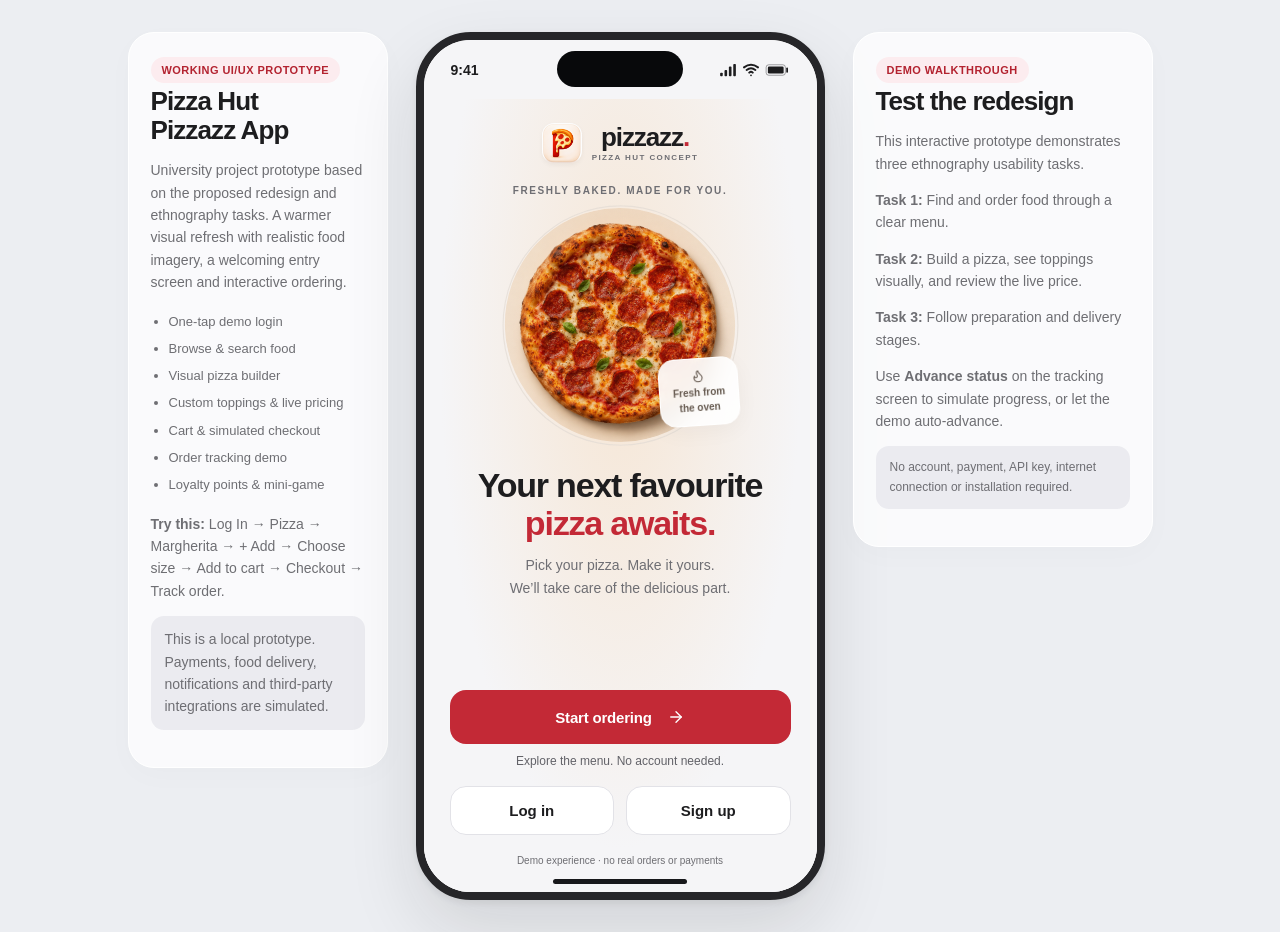
==== commit 62097de8: "push" ====
--- a/index.html
+++ b/index.html
@@ -5,7 +5,8 @@
 <title>Pizzazz — Pizza Hut App Prototype</title>
 <meta name="theme-color" content="#BD242D"/>
 <meta name="description" content="Pizzazz: a Pizza Hut-inspired mobile ordering prototype."/>
-<link rel="icon" type="image/svg+xml" href="assets/pizzazz-mark.svg"/>
+<link rel="icon" type="image/png" href="assets/pizzazz-logo.png"/>
+<link rel="apple-touch-icon" href="assets/pizzazz-logo.png"/>
 <style>
 :root{--red:#D62828;--red2:#F04438;--ink:#20242C;--muted:#717782;--soft:#F5F6F8;--line:#E8EAF0;--white:#fff;--gold:#FFB633;--radius:20px;--shadow:0 18px 50px rgba(16,20,30,.09)}*{box-sizing:border-box}body{margin:0;background:#F0F1F5;font-family:Inter,ui-sans-serif,system-ui,-apple-system,'Segoe UI',sans-serif;color:var(--ink)}button,input,select{font:inherit}button{cursor:pointer}button:disabled{cursor:not-allowed;opacity:.4}.shell{min-height:100vh;display:grid;grid-template-columns:260px minmax(350px,480px) 300px;justify-content:center;align-items:start;gap:28px;padding:32px 24px}.side{position:sticky;top:32px;padding:24px 22px;border:1px solid #E6E8ED;background:#fff;border-radius:24px;box-shadow:var(--shadow)}.side h1{font-size:24px;letter-spacing:-.9px;margin:4px 0 14px}.side p{font-size:14px;color:var(--muted);line-height:1.6}.side ul{padding-left:18px;color:#555c66;font-size:13px;line-height:2.1}.side .pill{font-weight:750;color:var(--red);background:#FFF0EE;padding:7px 11px;border-radius:99px;font-size:11px;letter-spacing:.06em;display:inline-block}.side a{color:var(--red);font-weight:700}.device{background:white;min-height:790px;width:100%;max-width:480px;border:8px solid #24272d;border-radius:42px;box-shadow:0 24px 75px #23263523;position:relative;overflow:hidden}.topbar{height:34px;display:flex;align-items:center;justify-content:space-between;padding:4px 26px 0;font-size:12px;font-weight:750;background:white;position:sticky;top:0;z-index:10}.signal{font-size:13px;letter-spacing:1px}.app{height:calc(100vh - 98px);min-height:710px;max-height:840px;overflow-y:auto;scrollbar-width:none;padding-bottom:100px}.app::-webkit-scrollbar{display:none}.header{display:flex;align-items:center;justify-content:space-between;padding:20px 22px 13px}.brand{font-size:26px;letter-spacing:-1.4px;font-weight:900}.brand span{color:var(--red)}.brandmark{width:34px;height:34px;display:inline-flex;align-items:center;justify-content:center;background:#FFE8E5;border-radius:11px;font-size:21px;margin-right:6px}.hdr-actions{display:flex;gap:9px}.iconbtn{background:var(--soft);border:0;border-radius:13px;min-width:40px;height:40px;display:grid;place-items:center;font-size:19px;position:relative}.counter{position:absolute;right:-4px;top:-5px;color:#fff;background:var(--red);border-radius:99px;font-size:10px;min-width:18px;height:18px;display:grid;place-items:center;font-weight:800}.content{padding:0 22px}.greeting{color:var(--muted);font-size:13px;font-weight:650;margin:0 0 5px}.h2{font-size:25px;letter-spacing:-.9px;line-height:1.17;font-weight:850;margin:0 0 17px}.mode-row{display:flex;gap:8px;margin-bottom:20px}.mode{border:1px solid var(--line);background:white;flex:1;padding:12px 4px;border-radius:15px;font-size:13px;font-weight:750}.mode.active{background:#FFF1EF;border-color:#F4B3AD;color:#B92323}.search{height:48px;background:#F5F6F8;border:1px solid #F0F0F2;border-radius:15px;padding:0 15px;display:flex;align-items:center;gap:10px;margin-bottom:20px}.search input{width:100%;border:0;background:transparent;outline:none;color:#252a30;font-size:14px}.section-title{display:flex;justify-content:space-between;align-items:center;margin:19px 0 14px;font-weight:850;font-size:18px;letter-spacing:-.5px}.linkbtn{border:0;background:transparent;color:var(--red);font-size:12px;font-weight:800;padding:5px}.category-grid{display:grid;grid-template-columns:repeat(4,1fr);gap:8px}.category{border:1px solid var(--line);background:#fff;padding:12px 0 11px;border-radius:17px;display:grid;gap:6px;justify-items:center;font-size:11px;font-weight:750}.category .emoji{font-size:25px}.category.active{background:#FFF0EE;border-color:#FFD0CA;color:#BA2222}.hero{background:linear-gradient(112deg,#B71920,#E64437);color:#fff;border-radius:21px;display:flex;justify-content:space-between;overflow:hidden;min-height:135px;padding:20px;margin:20px 0}.hero h3{font-size:21px;line-height:1.07;letter-spacing:-.6px;margin:0 0 9px}.hero p{font-size:11px;color:#FFE5E2;max-width:175px}.hero .pizza-large{font-size:91px;align-self:center;filter:drop-shadow(0 11px 10px #8c111b55)}.mini{font-size:11px;font-weight:800;letter-spacing:.04em}.item-list{display:grid;gap:10px}.food-card{display:flex;align-items:center;gap:12px;padding:12px;border:1px solid #EAEBED;border-radius:18px;background:white}.food-art{width:90px;height:89px;flex:none;display:grid;place-items:center;background:#FFF5EA;border-radius:15px;font-size:60px;overflow:hidden}.food-desc{flex:1;min-width:0}.food-desc h4{margin:0 0 4px;font-size:14px}.food-desc p{margin:0;color:var(--muted);font-size:11px;line-height:1.4}.food-desc strong{font-size:14px;display:block;margin-top:7px}.smalladd{background:var(--red);color:white;border:0;border-radius:11px;width:34px;height:34px;font-size:22px;font-weight:500}.bottom-nav{position:absolute;bottom:0;left:0;right:0;background:white;border-top:1px solid #E9EAEE;display:grid;grid-template-columns:repeat(4,1fr);height:76px;padding:9px 9px 18px;z-index:12}.navbtn{background:none;border:0;color:#9298A2;display:grid;justify-items:center;align-content:start;gap:4px;font-size:10px;font-weight:800}.navbtn b{font-size:23px;line-height:24px;font-weight:500}.navbtn.active{color:var(--red)}.subhead{display:flex;align-items:center;gap:13px;padding:15px 22px 20px;font-size:19px;font-weight:850}.back{border:0;background:#F6F6F8;border-radius:12px;width:38px;height:38px;font-size:21px}.chip{padding:7px 10px;background:#FFF2EA;border-radius:9px;color:#945128;font-size:11px;font-weight:800;display:inline-block}.product-hero{height:220px;border-radius:23px;background:radial-gradient(circle,#FFF2DB 0%,#FBE6CC 60%,#FAEEE1 100%);display:grid;place-items:center;position:relative;overflow:hidden}.product-hero .food-big{font-size:155px;filter:drop-shadow(0 15px 9px #A85D2824)}.product-hero .sparkle{position:absolute;top:17px;left:20px;color:#E79758;font-weight:900}.product-title{font-size:24px;letter-spacing:-.8px;font-weight:900;margin:19px 0 7px}.price{font-size:21px;font-weight:900;color:var(--red)}.muted{color:var(--muted)}.para{font-size:13px;line-height:1.6;color:var(--muted)}.progress{display:grid;grid-template-columns:repeat(4,1fr);margin:3px 0 22px;position:relative}.step{display:grid;justify-items:center;gap:6px;font-size:10px;color:#969BA5;font-weight:750;position:relative}.step i{font-style:normal;border:2px solid #E4E5EA;border-radius:50%;width:26px;height:26px;display:grid;place-items:center;background:white;color:#9AA0A9;z-index:2}.step.done i{background:var(--red);border-color:var(--red);color:white}.step.active i{background:#231F20;color:white;border-color:#231F20}.step.active{color:#23252A}.progress::before{content:'';position:absolute;left:12%;right:12%;height:2px;top:13px;background:#E8E9EC}.sizes{display:grid;grid-template-columns:repeat(3,1fr);gap:9px}.sizeopt{border:1px solid #E3E4EA;border-radius:16px;background:white;text-align:center;padding:14px 6px}.sizeopt strong{display:block;font-size:24px}.sizeopt span{font-size:11px;color:#858B96}.sizeopt b{display:block;margin-top:7px;font-size:11px}.sizeopt.active{border:2px solid var(--red);background:#FFF2F0;padding:13px 5px}.preview-pizza{background:#FFF8ED;border-radius:50%;width:210px;height:210px;display:grid;place-items:center;margin:0 auto 20px;position:relative;box-shadow:inset 0 0 0 8px #F4DEBC}.pizza-svg{width:95%;height:95%}.toppings-grid{display:grid;grid-template-columns:repeat(2,1fr);gap:9px}.topopt{border:1px solid var(--line);background:#fff;border-radius:15px;padding:12px;display:flex;align-items:center;gap:9px;text-align:left;position:relative}.topopt.active{background:#FFF3F1;border-color:#F4B8B2}.topopt .te{font-size:25px}.topopt .txt{font-size:12px;font-weight:800;flex:1}.topopt small{display:block;color:var(--muted);font-weight:500;font-size:11px;margin-top:2px}.tick{position:absolute;right:8px;top:7px;font-size:12px;color:var(--red);font-weight:900}.sticky-actions{position:sticky;bottom:0;background:#fff;box-shadow:0 -9px 20px #ffffffeb;border-top:1px solid #F0F0F2;padding:15px 22px 20px;margin-top:22px;z-index:8;display:flex;gap:9px}.primary{background:var(--red);color:#fff;border:0;border-radius:15px;padding:14px 16px;font-weight:850;font-size:14px;flex:1}.primary:active{transform:scale(.99)}.secondary{background:#F5F5F7;border:0;border-radius:15px;padding:14px 17px;font-weight:800}.outline{border:1px solid #D6D8DF;background:white;border-radius:14px;padding:13px 15px;font-weight:800}.summary{border:1px solid var(--line);border-radius:17px;padding:16px;background:white}.sumrow{display:flex;justify-content:space-between;gap:12px;font-size:13px;padding:7px 0}.sumrow span{color:#6F7682}.sumrow.total{border-top:1px solid #ECEEF0;margin-top:9px;padding-top:14px;font-weight:900;font-size:17px}.sumrow.total span{color:var(--ink)}.line{border:0;border-top:1px solid #ECEEF1;margin:17px 0}.cart-item{display:flex;gap:12px;align-items:start}.cart-img{width:80px;height:82px;background:#FFF3DF;border-radius:14px;display:grid;place-items:center;font-size:52px;flex:none}.qty{display:flex;gap:12px;align-items:center;margin-top:11px}.qty button{border:1px solid var(--line);background:white;border-radius:9px;width:29px;height:29px;font-weight:900;font-size:18px}.empty{text-align:center;padding:80px 10px 30px}.empty .illus{font-size:75px}.field{margin:15px 0}.field label{display:block;font-size:12px;font-weight:800;margin-bottom:8px}.field input,.field select{width:100%;padding:14px 13px;border:1px solid #DCE0E6;background:#fff;border-radius:12px;outline:none;font-size:13px}.field input:focus,.field select:focus{border-color:#DD5953}.payment-row{display:flex;align-items:center;gap:10px;border:1px solid var(--line);border-radius:13px;padding:13px;margin:8px 0;font-size:13px;font-weight:700;cursor:pointer}.payment-row.active{border-color:#E67B76;background:#FFF6F5}.payment-row input{accent-color:var(--red)}.confirm-icon{width:92px;height:92px;border-radius:50%;background:#E9F8EE;color:#259C59;font-size:54px;font-weight:900;display:grid;place-items:center;margin:28px auto 16px}.tracking-list{position:relative;margin:19px 8px}.tracking-item{display:flex;gap:14px;position:relative;min-height:77px}.tracking-item:not(:last-child):before{content:'';position:absolute;left:15px;top:31px;height:48px;width:2px;background:#E0E2E7}.track-dot{width:32px;height:32px;border-radius:50%;background:#EEEFF1;display:grid;place-items:center;font-size:15px;flex:none;z-index:1;color:#9BA0A8}.tracking-item.done .track-dot{background:#DFF4E5;color:#208F4F}.tracking-item.current .track-dot{background:var(--red);color:white;box-shadow:0 0 0 5px #FFE6E3}.tracking-item strong{font-size:13px}.tracking-item p{font-size:11px;color:var(--muted);margin:5px 0}.tracking-item.current strong{color:var(--red)}.tracking-card{background:#FFF5F3;padding:16px;border-radius:17px;display:flex;align-items:center;gap:10px}.tracking-card b{font-size:25px}.tracking-card span{font-size:12px;color:var(--muted)}.toast{position:absolute;bottom:89px;left:22px;right:22px;border-radius:15px;background:#23262C;color:#fff;padding:15px;z-index:30;box-shadow:0 15px 30px #0003;font-size:13px;font-weight:750;text-align:center;animation:slide .2s}.modal-back{position:absolute;inset:34px 0 0;background:#13182075;display:grid;place-items:center;z-index:50;padding:24px}.modal{background:white;border-radius:24px;width:100%;padding:24px;text-align:center;box-shadow:0 18px 40px #0002}.modal h3{margin:7px 0}.modal p{color:var(--muted);line-height:1.6;font-size:13px}.reward-box{background:linear-gradient(130deg,#26252A,#514049);color:white;border-radius:22px;padding:23px;margin-bottom:20px}.reward-box .big{font-size:45px;font-weight:900;letter-spacing:-1.8px}.reward-box small{color:#D4CED1}.game-grid{display:grid;grid-template-columns:repeat(3,1fr);gap:10px;margin-top:17px}.gamebtn{background:#FFF7ED;border:1px solid #E8D5BD;border-radius:17px;height:85px;font-size:42px}.gamebtn.revealed{background:#FFF0EF}.banner-note{font-size:11px;padding:12px 14px;border-radius:12px;background:#F7F7F9;color:#616A75;line-height:1.6;margin:13px 0}.history{display:grid;gap:10px}.history button{display:flex;justify-content:space-between;align-items:center;border:1px solid var(--line);background:#fff;border-radius:14px;padding:15px;text-align:left}.history strong{font-size:13px}.history small{display:block;margin-top:5px;color:var(--muted)}.tag{font-size:10px;font-weight:850;color:#A36A06;background:#FFF4DC;padding:6px 8px;border-radius:8px}.pill-badge{background:#FFE6E3;color:var(--red);padding:6px 9px;font-size:11px;font-weight:850;border-radius:8px}.brand-colored{font-size:21px;font-weight:900;color:var(--red)}@keyframes slide{from{transform:translateY(10px);opacity:0}to{transform:translateY(0);opacity:1}}@media(max-width:1120px){.shell{grid-template-columns:minmax(360px,480px) 260px}.side:first-child{display:none}}@media(max-width:790px){body{background:#fff}.shell{display:block;padding:0}.side{display:none}.device{border:0;box-shadow:none;border-radius:0;min-height:100vh;max-width:none}.topbar{height:30px}.app{height:calc(100dvh - 30px);max-height:none;min-height:0}.bottom-nav{padding-bottom:max(12px,env(safe-area-inset-bottom));height:calc(65px + env(safe-area-inset-bottom))}.sticky-actions{bottom:0}.toast{bottom:83px}}
 /* Portrait iPhone-style preview: 393 x 852 CSS pixels inside an 8px bezel. */
@@ -72,7 +73,7 @@
 </head>
 <body>
 <div class="shell">
-<aside class="side"><span class="pill">WORKING UI/UX PROTOTYPE</span><h1>Pizza Hut<br/>Pizzazz App</h1><p>University project prototype based on the proposed redesign and ethnography tasks. A warmer visual refresh with realistic food imagery, a welcoming entry screen and interactive ordering.</p><ul><li>One-tap demo login</li><li>Browse & search food</li><li>Visual pizza builder</li><li>Custom toppings & live pricing</li><li>Cart & simulated checkout</li><li>Order tracking demo</li><li>Loyalty points & mini-game</li></ul><p><b>Try this:</b> Log In → Pizza → Margherita → Customize → Add to cart → Checkout → Track order.</p><p class="banner-note">This is a local prototype. Payments, food delivery, notifications and third-party integrations are simulated.</p></aside>
+<aside class="side"><span class="pill">WORKING UI/UX PROTOTYPE</span><h1>Pizza Hut<br/>Pizzazz App</h1><p>University project prototype based on the proposed redesign and ethnography tasks. A warmer visual refresh with realistic food imagery, a welcoming entry screen and interactive ordering.</p><ul><li>One-tap demo login</li><li>Browse & search food</li><li>Visual pizza builder</li><li>Custom toppings & live pricing</li><li>Cart & simulated checkout</li><li>Order tracking demo</li><li>Loyalty points & mini-game</li></ul><p><b>Try this:</b> Log In → Pizza → Margherita → + Add → Choose size → Add to cart → Checkout → Track order.</p><p class="banner-note">This is a local prototype. Payments, food delivery, notifications and third-party integrations are simulated.</p></aside>
 <div class="device"><div class="topbar"><span>9:41</span><span class="signal" aria-hidden="true"><svg viewBox="0 0 20 16" fill="currentColor"><rect x="1" y="11" width="3" height="4" rx="1"/><rect x="6" y="8" width="3" height="7" rx="1"/><rect x="11" y="4" width="3" height="11" rx="1"/><rect x="16" y="1" width="3" height="14" rx="1"/></svg><svg viewBox="0 0 20 16" fill="none" stroke="currentColor" stroke-width="2.2" stroke-linecap="round"><path d="M2 5Q10 -1 18 5M5 8Q10 4 15 8M8 11Q10 9 12 11"/><circle cx="10" cy="14" r="1" fill="currentColor" stroke="none"/></svg><svg viewBox="0 0 28 16"><rect x="1" y="2" width="22" height="12" rx="3" fill="none" stroke="currentColor" opacity=".45"/><rect x="3" y="4" width="18" height="8" rx="1.5" fill="currentColor"/><path d="M25 6v4" stroke="currentColor" stroke-width="2" stroke-linecap="round"/></svg></span></div><main id="app" class="app" aria-live="polite"></main><nav id="bottom-nav" class="bottom-nav" aria-label="Main navigation"></nav><div id="toast-root"></div><div id="modal-root"></div></div>
 <aside class="side"><span class="pill">DEMO WALKTHROUGH</span><h1>Test the redesign</h1><p>This interactive prototype demonstrates three ethnography usability tasks.</p><p><b>Task 1:</b> Find and order food through a clear menu.</p><p><b>Task 2:</b> Build a pizza, see toppings visually, and review the live price.</p><p><b>Task 3:</b> Follow preparation and delivery stages.</p><p>Use <b>Advance status</b> on the tracking screen to simulate progress, or let the demo auto-advance.</p><div class="banner-note">No account, payment, API key, internet connection or installation required.</div></aside>
 </div>
@@ -194,11 +195,12 @@
 function selected(){return PIZZAS.find(p=>p.id===state.selectedId)||PIZZAS[0]}
 const subtotal=()=>priceFor(selected(),state.size,state.toppings);
 function topMarkup(){return `<div class="progress">${['Size','Toppings','Your selections','Review'].map((l,i)=>`<div class="step ${i<state.builderStep?'done':i===state.builderStep?'active':''}"><i>${i<state.builderStep?'✓':i+1}</i><span>${l}</span></div>`).join('')}</div>`}
-function login(){return `<section class="welcome" aria-labelledby="welcome-title"><div class="brand"><img src="assets/pizzazz-mark.svg" alt="" width="42" height="42"/><div class="brand-copy"><span class="brand-name">pizzazz<span style="color:var(--red)">.</span></span><small>PIZZA HUT CONCEPT</small></div></div><p class="welcome-kicker">A LITTLE SLICE OF HAPPINESS</p><div class="welcome-visual"><img src="assets/pizza-hero.png" alt="Freshly baked pepperoni pizza with golden crust and basil" width="310" height="310" fetchpriority="high"/><span class="welcome-stamp">${icon('flame')}Fresh from<br/>the oven</span></div><h1 id="welcome-title">Welcome to<br/><span>your happy place.</span></h1><p class="welcome-copy">Your favourite pizza. Your perfect toppings.<br/>A little more joy in every bite.</p><div class="welcome-actions"><button class="outline" data-action="demo-signup">Sign Up</button><button class="primary" data-action="demo-login">Log In ${icon('arrow-right')}</button></div><button class="guest-link" data-action="demo-login">Explore the menu as a guest</button><p class="welcome-note">Demo experience · no account needed</p></section>`}
-function home(){const q=state.query.trim().toLowerCase();const foods=PIZZAS.filter(p=>(p.category===state.category||q)&&(q?`${p.name} ${p.description} ${p.category}`.toLowerCase().includes(q):true));return `<div class="header"><div class="brand"><img src="assets/pizzazz-mark.svg" alt="" width="42" height="42"/><div class="brand-copy"><span class="brand-name">pizzazz<span style="color:var(--red)">.</span></span><small>PIZZA HUT CONCEPT</small></div></div><div class="hdr-actions"><button class="iconbtn" data-action="go-cart" aria-label="Cart">🛒${state.cart.reduce((a,x)=>a+x.qty,0)?`<span class="counter">${state.cart.reduce((a,x)=>a+x.qty,0)}</span>`:''}</button></div></div><div class="content"><p class="greeting">HELLO, PIZZA LOVER 👋</p><h2 class="h2 home-title" tabindex="-1">Good food. <em>Great mood.</em></h2><div class="mode-row">${['Delivery','Takeaway','Dine-in'].map(m=>`<button class="mode ${state.mode===m?'active':''}" data-action="mode" data-value="${m}" aria-pressed="${state.mode===m}">${m==='Delivery'?'🛵':m==='Takeaway'?'🛍️':'🍽️'} ${m}</button>`).join('')}</div><label class="search"><span>⌕</span><input id="search" type="search" aria-label="Search food and drinks" placeholder="Search food, drinks and more..." value="${esc(state.query)}" autocomplete="off"/></label><div class="section-title">Categories</div><div class="category-grid">${[['Pizza','🍕'],['Pasta','🍝'],['Sides','🍟'],['Drinks','🥤']].map(([c,e])=>`<button class="category ${!q&&state.category===c?'active':''}" data-action="category" data-value="${c}" aria-pressed="${!q&&state.category===c}"><span class="emoji">${e}</span>${c}</button>`).join('')}</div>${!q?`<div class="hero"><div><div class="mini">MADE YOUR WAY</div><h3>Build your<br/>perfect pizza</h3><p>A little extra cheese? Make it yours.</p><button class="hero-cta" data-action="featured-builder">Let’s create ${icon("arrow-right")}</button></div><div class="pizza-large"><img src="assets/pizza-hero.png" alt="Golden pepperoni pizza" width="184" height="184"/></div></div>`:''}<div class="section-title">${q?'Search results':state.category==='Pizza'?'Fresh from the oven':state.category}<button class="linkbtn" data-action="clear-search">${q?'Clear search':''}</button></div>${q?'<p class="search-scope">Results across all categories</p>':''}<div class="item-list">${foods.length?foods.map(p=>`<div class="food-card"><button class="food-art food-details" data-action="product" data-id="${p.id}" aria-label="View ${p.name} details">${foodArt(p)}</button><div class="food-desc"><h4><button class="food-name" data-action="product" data-id="${p.id}">${p.name}</button></h4><p>${p.description}</p><strong>${p.category==='Pizza'?'<small>Small from</small>':''}${fmt(p.price)}</strong></div><button class="menu-action" data-action="${p.category==='Pizza'?'menu-customize':'menu-add'}" data-id="${p.id}" aria-label="${p.category==='Pizza'?'Customize':'Add'} ${p.name}${p.category==='Pizza'?'':' to cart'}">${p.category==='Pizza'?'Customize':icon('plus')+' Add'}</button></div>`).join(''):'<div class="empty"><div class="illus">🔎</div><p>No matching food found.</p></div>'}</div><p class="photo-note">Illustrative food photography · demo menu prices</p><div style="height:22px"></div></div>`}
-function product(){const p=selected();return `${hdr(p.name)}<div class="content"><div class="product-hero"><span class="sparkle">✦ FRESHLY MADE</span><div class="food-big">${foodArt(p)}</div></div><h2 class="product-title">${p.name}</h2><span class="price">${p.category==='Pizza'?'<small>Small from </small>':''}${fmt(p.price)}</span><p class="para">${p.description}. Made fresh for every order.</p><span class="chip">${p.category==='Pizza'?'Customize toppings & size':'Ready to order'}</span></div><div class="sticky-actions"><button class="secondary" data-action="back">Back</button><button class="primary" data-action="${p.category==='Pizza'?'start-builder':'quick-add'}">${p.category==='Pizza'?'Customize Pizza →':'Add to Cart →'}</button></div>`}
+function login(){return `<section class="welcome" aria-labelledby="welcome-title"><div class="brand"><img src="assets/pizzazz-logo.png" alt="" width="42" height="42"/><div class="brand-copy"><span class="brand-name">pizzazz<span style="color:var(--red)">.</span></span><small>PIZZA HUT CONCEPT</small></div></div><p class="welcome-kicker">FRESHLY BAKED. MADE FOR YOU.</p><div class="welcome-visual"><img src="assets/pizza-hero.png" alt="Freshly baked pepperoni pizza with golden crust and basil" width="240" height="240" fetchpriority="high"/><span class="welcome-stamp">${icon('flame')}Fresh from<br/>the oven</span></div><h1 id="welcome-title">Your next favourite<br/><span>pizza awaits.</span></h1><p class="welcome-copy">Pick your pizza. Make it yours.<br/>We’ll take care of the delicious part.</p><div class="welcome-actions"><button class="primary" data-action="demo-login">Start ordering ${icon('arrow-right')}</button><p class="welcome-guest-note">Explore the menu. No account needed.</p><div class="welcome-account-actions"><button class="outline" data-action="demo-login">Log in</button><button class="outline" data-action="demo-signup">Sign up</button></div></div><p class="welcome-note">Demo experience · no real orders or payments</p></section>`}
+
+function home(){const q=state.query.trim().toLowerCase();const foods=PIZZAS.filter(p=>(p.category===state.category||q)&&(q?`${p.name} ${p.description} ${p.category}`.toLowerCase().includes(q):true));return `<div class="header"><div class="brand"><img src="assets/pizzazz-logo.png" alt="" width="42" height="42"/><div class="brand-copy"><span class="brand-name">pizzazz<span style="color:var(--red)">.</span></span><small>PIZZA HUT CONCEPT</small></div></div><div class="hdr-actions"><button class="iconbtn" data-action="go-cart" aria-label="Cart">🛒${state.cart.reduce((a,x)=>a+x.qty,0)?`<span class="counter">${state.cart.reduce((a,x)=>a+x.qty,0)}</span>`:''}</button></div></div><div class="content"><p class="greeting">HELLO, PIZZA LOVER 👋</p><h2 class="h2 home-title" tabindex="-1">Good food. <em>Great mood.</em></h2><div class="mode-row">${['Delivery','Takeaway','Dine-in'].map(m=>`<button class="mode ${state.mode===m?'active':''}" data-action="mode" data-value="${m}" aria-pressed="${state.mode===m}">${m==='Delivery'?'🛵':m==='Takeaway'?'🛍️':'🍽️'} ${m}</button>`).join('')}</div><label class="search"><span>⌕</span><input id="search" type="search" aria-label="Search food and drinks" placeholder="Search food, drinks and more..." value="${esc(state.query)}" autocomplete="off"/></label><div class="section-title">Categories</div><div class="category-grid">${[['Pizza','🍕'],['Pasta','🍝'],['Sides','🍟'],['Drinks','🥤']].map(([c,e])=>`<button class="category ${!q&&state.category===c?'active':''}" data-action="category" data-value="${c}" aria-pressed="${!q&&state.category===c}"><span class="emoji">${e}</span>${c}</button>`).join('')}</div>${!q?`<div class="hero"><div><div class="mini">MADE YOUR WAY</div><h3>Build your perfect pizza</h3><p>A little extra cheese? Make it yours.</p><button class="hero-cta" data-action="featured-builder">Let’s create ${icon("arrow-right")}</button></div><div class="pizza-large"><img src="assets/pizza-hero.png" alt="Golden pepperoni pizza" width="184" height="184"/></div></div>`:''}<div class="section-title">${q?'Search results':state.category==='Pizza'?'Fresh from the oven':state.category}${q?'<button class="linkbtn" data-action="clear-search">Clear search</button>':''}</div>${q?'<p class="search-scope">Results across all categories</p>':''}<div class="item-list">${foods.length?foods.map(p=>`<div class="food-card"><button class="food-art food-details" data-action="product" data-id="${p.id}" aria-label="View ${p.name} details">${foodArt(p)}</button><div class="food-desc"><h4><button class="food-name" data-action="product" data-id="${p.id}">${p.name}</button></h4><p>${p.description}</p><strong>${p.category==='Pizza'?'<small>Small from</small>':''}${fmt(p.price)}</strong></div><button class="menu-action" data-action="${p.category==='Pizza'?'menu-customize':'menu-add'}" data-id="${p.id}" aria-label="Add ${p.name}${p.category==='Pizza'?' — choose size':' to cart'}">${icon('plus')} Add</button></div>`).join(''):'<div class="empty"><div class="illus">🔎</div><p>No matching food found.</p></div>'}</div><p class="photo-note">Illustrative food photography · demo menu prices</p><div style="height:22px"></div></div>`}
+function product(){const p=selected();return `${hdr(p.name)}<div class="content"><div class="product-hero"><span class="sparkle">✦ FRESHLY MADE</span><div class="food-big">${foodArt(p)}</div></div><h2 class="product-title">${p.name}</h2><span class="price">${p.category==='Pizza'?'<small>Small from </small>':''}${fmt(p.price)}</span><p class="para">${p.description}. Made fresh for every order.</p><span class="chip">${p.category==='Pizza'?'Choose a size · toppings optional':'Ready to order'}</span></div><div class="sticky-actions"><button class="secondary" data-action="back">Back</button><button class="primary" data-action="${p.category==='Pizza'?'start-builder':'quick-add'}">${p.category==='Pizza'?'+ Add':'Add to Cart →'}</button></div>`}
 function builder(){const p=selected();const st=state.builderStep;let main='';if(st===0){main=`<div class="preview-pizza">${foodArt(p)}</div><h2 class="section-title">Choose your size</h2><div class="sizes">${SIZES.map(s=>`<button class="sizeopt ${state.size===s.id?'active':''}" data-action="size" data-value="${s.id}" aria-pressed="${state.size===s.id}"><strong>${s.id}</strong><span>${s.diameter}</span><b>${fmt(p.price+s.extra)}</b></button>`).join('')}</div>`}else if(st===1){main=`<div class="preview-pizza" style="width:167px;height:167px">${foodArt(p)}</div><div class="section-title">Extra toppings <span class="muted topping-count">${state.toppings.length}/5 selected</span></div><div class="toppings-grid">${TOPPINGS.map(t=>`<button class="topopt ${state.toppings.includes(t.id)?'active':''}" data-action="topping" data-id="${t.id}" aria-pressed="${state.toppings.includes(t.id)}">${state.toppings.includes(t.id)?'<span class="tick">✓</span>':''}<span class="te">${toppingIcon(t.id)}</span><span class="txt">${t.name}<small>+ ${fmt(t.price)}</small></span></button>`).join('')}</div>`}else if(st===2){main=`<div class="section-title">Your selections</div><div class="preview-pizza" style="width:244px;height:244px">${foodArt(p)}</div><p class="builder-photo-caption">Original recipe pictured. Your extra toppings are listed below.</p><div class="summary"><b>Selected toppings</b><p class="para">${state.toppings.length?state.toppings.map(id=>TOPPINGS.find(t=>t.id===id).name).join(' • '):'Original recipe (no added toppings)'}</p><div class="sumrow"><span>Size</span><b>${state.size} (${SIZES.find(s=>s.id===state.size).diameter})</b></div></div>`}else {main=`<div class="section-title">Customization summary</div><div class="summary"><div style="display:flex;align-items:center;gap:14px"><div class="builder-review-photo">${foodArt(p)}</div><div><b>${p.name} Pizza</b><p class="para" style="margin:6px 0">${state.size} (${SIZES.find(s=>s.id===state.size).diameter})</p></div></div><hr class="line"/><b style="font-size:13px">Selected toppings</b>${state.toppings.length?state.toppings.map(id=>{let t=TOPPINGS.find(x=>x.id===id);return `<div class="sumrow"><span>${t.name}</span><b>${fmt(t.price)}</b></div>`}).join(''):'<p class="para">None added</p>'}<hr class="line"/><div class="sumrow"><span>Base price + size</span><b>${fmt(p.price+SIZES.find(s=>s.id===state.size).extra)}</b></div><div class="sumrow"><span>Extra toppings</span><b>${fmt(state.toppings.reduce((a,id)=>a+TOPPINGS.find(t=>t.id===id).price,0))}</b></div><div class="sumrow total"><span>Total</span><b>${fmt(subtotal())}</b></div></div>`}
-return `<div class="subhead builder-heading"><button class="back" data-action="back" aria-label="${st?'Previous builder step':'Back to '+state.builderOrigin}">${icon('chevron-left')}</button><span>${state.editingCart?'Edit pizza':'Pizza Builder'}</span><button class="linkbtn builder-exit" data-action="exit-builder">${state.editingCart?'Cancel edit':'Exit'}</button></div><div class="content">${topMarkup()}${state.editingCart&&state.cart[state.editingCart.index]?.qty>1?`<p class="banner-note">Changes apply to all ${state.cart[state.editingCart.index].qty} pizzas in this cart item.</p>`:''}${main}<p class="builder-price" role="status"><span>${sizeLabel(state.size)} (${SIZES.find(s=>s.id===state.size).diameter})<small>Per pizza · including extras</small></span><strong>${fmt(subtotal())}</strong></p></div><div class="sticky-actions"><button class="secondary" data-action="builder-prev">Back</button><button class="primary" data-action="${st===3?'add-custom':'builder-next'}">${st===3?state.editingCart?'Save changes':`Add to Cart · ${fmt(subtotal())}`:['Choose toppings','Review selections','Review price'][st]}</button></div>`}
+return `<div class="subhead builder-heading"><button class="back" data-action="back" aria-label="${st?'Previous builder step':'Back to '+state.builderOrigin}">${icon('chevron-left')}</button><span>${state.editingCart?'Edit pizza':st?'Customize pizza':'Add pizza'}</span><button class="linkbtn builder-exit" data-action="exit-builder">${state.editingCart?'Cancel edit':'Exit'}</button></div><div class="content">${st?topMarkup():''}${state.editingCart&&state.cart[state.editingCart.index]?.qty>1?`<p class="banner-note">Changes apply to all ${state.cart[state.editingCart.index].qty} pizzas in this cart item.</p>`:''}${main}${st===0?`<p class="pizza-choice-note">${p.name} · ${state.toppings.length?state.toppings.map(id=>TOPPINGS.find(t=>t.id===id).name).join(', '):'Original recipe · no extra toppings'}</p><button class="outline optional-toppings" data-action="builder-next">Customize toppings <span>Optional ${icon('arrow-right')}</span></button>`:''}<p class="builder-price" role="status"><span>${sizeLabel(state.size)} (${SIZES.find(s=>s.id===state.size).diameter})<small>Per pizza · including extras</small></span><strong>${fmt(subtotal())}</strong></p></div><div class="sticky-actions"><button class="secondary" data-action="builder-prev">Back</button><button class="primary" data-action="${st===0||st===3?'add-custom':'builder-next'}">${st===0||st===3?state.editingCart?'Save changes':`Add to Cart · ${fmt(subtotal())}`:['Choose toppings','Review selections','Review price'][st]}</button></div>`}
 function cart(){const items=state.cart;return `${hdr('Your Cart')}<div class="content">${items.length?`${items.map((x,i)=>`<div class="summary" style="margin-bottom:12px"><div class="cart-item"><div class="cart-img">${foodArt(x)}</div><div style="flex:1"><b style="font-size:14px">${esc(x.name)}</b><p class="para" style="margin:5px 0">${x.size?`${x.size} (${SIZES.find(s=>s.id===x.size).diameter}) · `:''}${x.toppings?.length?x.toppings.map(id=>TOPPINGS.find(t=>t.id===id).name).join(', '):'Original recipe'}</p><b>${fmt(x.price)}</b>${x.category==='Pizza'?`<button class="linkbtn edit-customization" data-action="edit-cart" data-index="${i}" aria-label="Edit ${esc(x.name)} customization">Edit size & toppings</button>`:''}<div class="qty"><button data-action="qty" data-index="${i}" data-delta="-1" aria-label="Decrease quantity of ${esc(x.name)}">${icon('minus')}</button><b>${x.qty}</b><button data-action="qty" data-index="${i}" data-delta="1" aria-label="Increase quantity of ${esc(x.name)}">${icon('plus')}</button><button class="linkbtn remove-item" data-action="remove" data-index="${i}" aria-label="Remove ${esc(x.name)}">Remove</button></div></div></div></div>`).join('')}<div class="summary" style="margin-top:15px">${totalsMarkup()}</div><div class="banner-note">Your pizza sizes and toppings are saved until checkout.</div>`:`<div class="empty"><div class="illus">🛒</div><h2>Your cart is empty</h2><p class="para">Pick something delicious to get started.</p><button class="primary" data-action="go-home">Browse Menu</button></div>`}</div>${items.length?'<div class="sticky-actions"><button class="secondary" data-action="go-home">Add items</button><button class="primary" data-action="go-checkout">Checkout →</button></div>':''}`}
 function checkout(){
   const key=fulfillmentKey();
--- a/visual.css
+++ b/visual.css
@@ -72,6 +72,21 @@
 .topopt{padding:12px 18px 12px 10px;gap:8px}.topopt .te{width:26px;flex-basis:26px}
 
 /* Ordering UX: explicit actions, readable prices and a more compact Home. */
+.welcome{gap:0;padding:24px 26px;background:radial-gradient(ellipse at 50% 32%,#F6E6D5 0,#F5F5F7 65%)}
+.welcome .welcome-kicker{margin:22px 0 12px;font-size:10px;letter-spacing:1.6px}
+.welcome .welcome-visual{width:min(68vw,230px);margin:0 auto 16px;flex-shrink:0}
+.welcome h1{font-size:34px;line-height:1.12;margin:8px 0 12px;letter-spacing:-1.2px}
+.welcome .welcome-copy{font-size:14px;line-height:1.65;margin-bottom:24px}
+.welcome .welcome-actions{display:flex;flex-direction:column;gap:0;margin-top:auto;padding-top:8px;width:100%}
+.welcome-actions>.primary{display:flex;align-items:center;justify-content:center;gap:12px;width:100%;min-height:54px}
+.welcome-guest-note{font-size:12px;color:#626268;margin:10px 0 18px}
+.welcome-account-actions{display:grid;grid-template-columns:1fr 1fr;gap:12px}
+.welcome-account-actions button{min-height:46px}
+.welcome .welcome-note{margin:18px 0 0;font-size:10px;line-height:1.5}
+.pizza-choice-note{font-size:13px;line-height:1.6;color:#626268;margin:16px 0 12px;overflow-wrap:anywhere}
+.optional-toppings{display:flex;align-items:center;justify-content:space-between;gap:8px;width:100%;min-height:50px;text-align:left;padding:12px;font-size:14px}
+.optional-toppings span{display:flex;align-items:center;gap:3px;color:#626268;font-size:12px}
+.optional-toppings .lucide{width:16px;height:16px}
 .home-title{font-size:27px;line-height:1.12;margin:0 0 14px;letter-spacing:-.8px}
 .header{padding-top:12px;padding-bottom:10px}.greeting{margin:5px 0 5px;font-size:11px}
 .mode-row{margin-bottom:12px}.search{margin-bottom:14px}.section-title{margin:16px 0 11px}
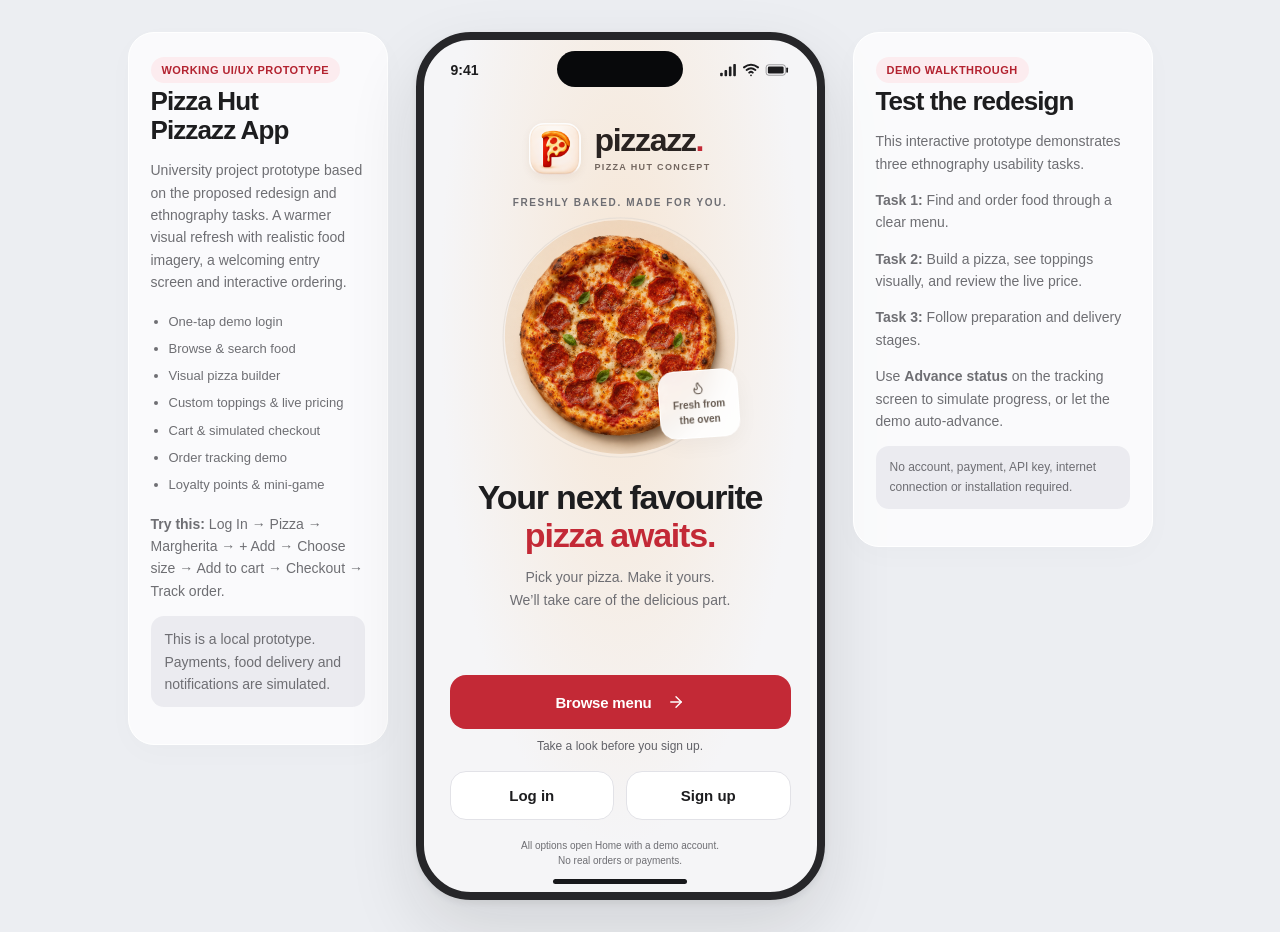
==== commit 534c64eb: "push" ====
--- a/index.html
+++ b/index.html
@@ -73,14 +73,14 @@
 </head>
 <body>
 <div class="shell">
-<aside class="side"><span class="pill">WORKING UI/UX PROTOTYPE</span><h1>Pizza Hut<br/>Pizzazz App</h1><p>University project prototype based on the proposed redesign and ethnography tasks. A warmer visual refresh with realistic food imagery, a welcoming entry screen and interactive ordering.</p><ul><li>One-tap demo login</li><li>Browse & search food</li><li>Visual pizza builder</li><li>Custom toppings & live pricing</li><li>Cart & simulated checkout</li><li>Order tracking demo</li><li>Loyalty points & mini-game</li></ul><p><b>Try this:</b> Log In → Pizza → Margherita → + Add → Choose size → Add to cart → Checkout → Track order.</p><p class="banner-note">This is a local prototype. Payments, food delivery, notifications and third-party integrations are simulated.</p></aside>
+<aside class="side"><span class="pill">WORKING UI/UX PROTOTYPE</span><h1>Pizza Hut<br/>Pizzazz App</h1><p>University project prototype based on the proposed redesign and ethnography tasks. A warmer visual refresh with realistic food imagery, a welcoming entry screen and interactive ordering.</p><ul><li>One-tap demo login</li><li>Browse & search food</li><li>Visual pizza builder</li><li>Custom toppings & live pricing</li><li>Cart & simulated checkout</li><li>Order tracking demo</li><li>Loyalty points & mini-game</li></ul><p><b>Try this:</b> Log In → Pizza → Margherita → + Add → Choose size → Add to cart → Checkout → Track order.</p><p class="banner-note">This is a local prototype. Payments, food delivery and notifications are simulated.</p></aside>
 <div class="device"><div class="topbar"><span>9:41</span><span class="signal" aria-hidden="true"><svg viewBox="0 0 20 16" fill="currentColor"><rect x="1" y="11" width="3" height="4" rx="1"/><rect x="6" y="8" width="3" height="7" rx="1"/><rect x="11" y="4" width="3" height="11" rx="1"/><rect x="16" y="1" width="3" height="14" rx="1"/></svg><svg viewBox="0 0 20 16" fill="none" stroke="currentColor" stroke-width="2.2" stroke-linecap="round"><path d="M2 5Q10 -1 18 5M5 8Q10 4 15 8M8 11Q10 9 12 11"/><circle cx="10" cy="14" r="1" fill="currentColor" stroke="none"/></svg><svg viewBox="0 0 28 16"><rect x="1" y="2" width="22" height="12" rx="3" fill="none" stroke="currentColor" opacity=".45"/><rect x="3" y="4" width="18" height="8" rx="1.5" fill="currentColor"/><path d="M25 6v4" stroke="currentColor" stroke-width="2" stroke-linecap="round"/></svg></span></div><main id="app" class="app" aria-live="polite"></main><nav id="bottom-nav" class="bottom-nav" aria-label="Main navigation"></nav><div id="toast-root"></div><div id="modal-root"></div></div>
 <aside class="side"><span class="pill">DEMO WALKTHROUGH</span><h1>Test the redesign</h1><p>This interactive prototype demonstrates three ethnography usability tasks.</p><p><b>Task 1:</b> Find and order food through a clear menu.</p><p><b>Task 2:</b> Build a pizza, see toppings visually, and review the live price.</p><p><b>Task 3:</b> Follow preparation and delivery stages.</p><p>Use <b>Advance status</b> on the tracking screen to simulate progress, or let the demo auto-advance.</p><div class="banner-note">No account, payment, API key, internet connection or installation required.</div></aside>
 </div>
 <script>
 (()=>{'use strict';
 const $=s=>document.querySelector(s);const fmt=n=>'RM '+Number(n).toFixed(2);
-const PIZZAS=[{id:'margherita',name:'Margherita',description:'Classic tomato, fresh mozzarella & basil',price:12.99,emoji:'🍕',category:'Pizza'},{id:'pepperoni',name:'Pepperoni',description:'Signature cheesy pizza with pepperoni',price:15.99,emoji:'🍕',category:'Pizza'},{id:'veggie',name:'Veggie Supreme',description:'Peppers, mushrooms, onions & olives',price:14.99,emoji:'🍕',category:'Pizza'},{id:'bbq',name:'BBQ Chicken',description:'BBQ chicken, onions & smoky sauce',price:17.99,emoji:'🍕',category:'Pizza'},{id:'pasta',name:'Creamy Pasta',description:'Creamy sauce with herbs',price:11.90,emoji:'🍝',category:'Pasta'},{id:'wings',name:'Chicken Wings',description:'Six golden wings',price:12.50,emoji:'🍗',category:'Sides'},{id:'fries',name:'French Fries',description:'Crispy salted fries',price:5.90,emoji:'🍟',category:'Sides'},{id:'cola',name:'Iced Cola',description:'Refreshing cold drink',price:4.50,emoji:'🥤',category:'Drinks'}];
+const PIZZAS=[{id:'margherita',name:'Margherita',description:'Classic tomato, fresh mozzarella & basil',price:12.99,emoji:'🍕',category:'Pizza'},{id:'pepperoni',name:'Pepperoni',description:'Signature cheesy pizza with pepperoni',price:15.99,emoji:'🍕',category:'Pizza'},{id:'veggie',name:'Veggie Supreme',description:'Peppers, mushrooms, onions & olives',price:14.99,emoji:'🍕',category:'Pizza'},{id:'bbq',name:'BBQ Chicken',description:'BBQ chicken, onions & smoky sauce',price:17.99,emoji:'🍕',category:'Pizza'},{id:'pasta',name:'Creamy Pasta',description:'Creamy sauce with herbs',price:11.90,emoji:'🍝',category:'Pasta'},{id:'wings',name:'Chicken Wings',description:'Six golden wings',price:12.50,emoji:'🍗',category:'Sides'},{id:'fries',name:'French Fries',description:'Crispy salted fries',price:5.90,emoji:'🍟',category:'Sides'},{id:'cola',name:'Iced Cola',description:'Refreshing cold drink',price:4.50,emoji:'🥤',category:'Drinks'},{"id":"bolognese","name":"Spaghetti Bolognese","description":"Spaghetti in rich beef & tomato sauce","price":14.9,"emoji":"🍝","category":"Pasta"},{"id":"alfredo","name":"Chicken Alfredo","description":"Fettuccine, grilled chicken & creamy sauce","price":16.9,"emoji":"🍝","category":"Pasta"},{"id":"arrabbiata","name":"Spicy Arrabbiata","description":"Penne with tomato, garlic & a chilli kick","price":12.9,"emoji":"🍝","category":"Pasta"},{"id":"lemon-tea","name":"Lemon Iced Tea","description":"Chilled black tea with a zesty lemon slice","price":5.9,"emoji":"🥤","category":"Drinks"},{"id":"orange-juice","name":"Orange Juice","description":"Bright, citrusy orange juice served cold","price":6.9,"emoji":"🥤","category":"Drinks"},{"id":"sparkling-water","name":"Sparkling Water","description":"Crisp sparkling water with ice & lime","price":4.9,"emoji":"🥤","category":"Drinks"},{"id":"garlic-bread","name":"Garlic Bread","description":"Four toasted slices with garlic butter & parsley","price":6.9,"emoji":"🍟","category":"Sides"},{"id":"mozzarella-sticks","name":"Mozzarella Sticks","description":"Five crispy cheese sticks with marinara dip","price":9.9,"emoji":"🍟","category":"Sides"},{"id":"potato-wedges","name":"Potato Wedges","description":"Golden skin-on wedges with savoury seasoning","price":7.9,"emoji":"🍟","category":"Sides"},{"id":"mushroom-soup","name":"Mushroom Soup","description":"Creamy mushroom soup finished with parsley","price":6.5,"emoji":"🍟","category":"Sides"}];
 const TOPPINGS=[{id:'pepperoni',name:'Pepperoni',emoji:'🍕',price:2},{id:'mushrooms',name:'Mushrooms',emoji:'🍄',price:1.5},{id:'onions',name:'Onions',emoji:'🧅',price:1},{id:'cheese',name:'Extra Cheese',emoji:'🧀',price:2.5},{id:'peppers',name:'Capsicum',emoji:'🫑',price:1.5},{id:'olives',name:'Olives',emoji:'🫒',price:1.5}];
 const SIZES=[{id:'S',diameter:'8”',extra:0},{id:'M',diameter:'10”',extra:3},{id:'L',diameter:'12”',extra:6}];
 const STAGES=['Order Received','Preparing','Baking','Out for Delivery','Delivered'];const DESC=['Your order has been received.','The kitchen is preparing your pizza.','Your pizza is baking in the oven.','Your pizza is on the way!','Enjoy your meal!'];
@@ -92,7 +92,9 @@
   "shopping-bag": "<path d=\"M16 10a4 4 0 0 1-8 0\" /><path d=\"M3.103 6.034h17.794\" /><path d=\"M3.4 5.467a2 2 0 0 0-.4 1.2V20a2 2 0 0 0 2 2h14a2 2 0 0 0 2-2V6.667a2 2 0 0 0-.4-1.2l-2-2.667A2 2 0 0 0 17 2H7a2 2 0 0 0-1.6.8z\" />",
   "search": "<path d=\"m21 21-4.34-4.34\" /><circle cx=\"11\" cy=\"11\" r=\"8\" />",
   "plus": "<path d=\"M5 12h14\" /><path d=\"M12 5v14\" />",
+  "trash-2": "<path d=\"M3 6h18\"/><path d=\"M19 6v14a1 1 0 0 1-1 1H6a1 1 0 0 1-1-1V6\"/><path d=\"M8 6V4a1 1 0 0 1 1-1h6a1 1 0 0 1 1 1v2\"/><path d=\"M10 11v6\"/><path d=\"M14 11v6\"/>",
   "minus": "<path d=\"M5 12h14\" />",
+  "chevron-down": "<path d=\"m6 9 6 6 6-6\"/>",
   "chevron-left": "<path d=\"m15 18-6-6 6-6\" />",
   "arrow-right": "<path d=\"M5 12h14\" /><path d=\"m12 5 7 7-7 7\" />",
   "check": "<path d=\"M20 6 9 17l-5-5\" />",
@@ -136,7 +138,8 @@
 function foodArt(p){const id=PIZZAS.some(x=>x.id===p.id)?p.id:'margherita';return `<span class="food-photo" data-food="${id}" role="img" aria-label="${esc(p.name)}"></span>`}
 const modeIcon=m=>icon(m==='Delivery'?'truck':m==='Takeaway'?'shopping-bag':'utensils');
 const categoryIcon=c=>icon(({Pizza:'pizza',Pasta:'utensils',Sides:'chef-hat',Drinks:'cup-soda'})[c]||'utensils');
-const defaultState={view:'login',tab:'Home',category:'Pizza',query:'',mode:'Delivery',selectedId:'margherita',builderStep:0,size:'M',toppings:[],drafts:{},cart:[],address:'123 Jalan Merdeka, Kuala Lumpur',pickupOutlet:'',dineInOutlet:'',payment:'Card (demo)',order:null,orders:[],points:120,gamePlays:0,gameRevealed:[],gameWin:1,vouchers:[],appliedVoucher:null,voucherReturn:'checkout',rewardsReturn:null,builderOrigin:'product',editingCart:null};
+const PICKUP_OUTLETS=['Bukit Bintang — Demo outlet','KL Sentral — Demo outlet','Bangsar — Demo outlet'];
+const defaultState={view:'login',tab:'Home',category:'Pizza',query:'',mode:'Delivery',selectedId:'margherita',builderStep:0,size:'M',toppings:[],drafts:{},cart:[],address:'123 Jalan Merdeka, Kuala Lumpur',pickupOutlet:PICKUP_OUTLETS[0],dineInOutlet:'',payment:'Card (demo)',order:null,orders:[],points:120,gamePlays:0,gameRevealed:[],gameWin:1,vouchers:[],appliedVoucher:null,voucherReturn:'checkout',rewardsReturn:null,builderOrigin:'product',editingCart:null};
 const freshState=()=>JSON.parse(JSON.stringify(defaultState));
 const validToppings=value=>Array.isArray(value)?[...new Set(value.filter(id=>TOPPINGS.some(t=>t.id===id)))].slice(0,5):[];
 function normalizeState(raw){
@@ -153,7 +156,7 @@
   const order=o=>{if(!o||typeof o!=='object'||typeof o.id!=='string'||!Number.isFinite(o.total)||o.total<0)return null;const cleanItems=items(o.items);if(!cleanItems.length)return null;return {...o,id:text(o.id),items:cleanItems,mode:mode(o.mode),address:text(o.address),payment:text(o.payment),stage:Number.isInteger(o.stage)?Math.max(0,Math.min(4,o.stage)):0,createdAt:Number.isFinite(o.createdAt)?o.createdAt:Date.now()}};
   s.mode=mode(s.mode);s.cart=items(s.cart);s.orders=Array.isArray(s.orders)?s.orders.map(order).filter(Boolean):[];s.order=order(s.order);
   if(s.order){const existing=s.orders.find(o=>o.id===s.order.id);if(existing)s.order=existing;else s.orders.unshift(s.order)}
-  s.query=text(s.query);s.address=text(s.address);s.pickupOutlet=text(s.pickupOutlet);s.dineInOutlet=text(s.dineInOutlet);
+  s.query=text(s.query);s.address=text(s.address);s.pickupOutlet=PICKUP_OUTLETS.includes(s.pickupOutlet)?s.pickupOutlet:PICKUP_OUTLETS[0];s.dineInOutlet=text(s.dineInOutlet);
   if(!['Card (demo)','E-Wallet (demo)','Cash (demo)'].includes(s.payment))s.payment='Card (demo)';
   if(!['Pizza','Pasta','Sides','Drinks'].includes(s.category))s.category='Pizza';
   if(!PIZZAS.some(p=>p.id===s.selectedId))s.selectedId='margherita';
@@ -166,7 +169,7 @@
   if(![0,1,2].includes(s.gameWin))s.gameWin=1;
   s.vouchers=Array.isArray(s.vouchers)&&s.vouchers.some(v=>v?.id==='free-side')?[{id:'free-side'}]:[];
   s.appliedVoucher=s.appliedVoucher==='free-side'&&s.vouchers.length?'free-side':null;
-  if(!['login','home','product','builder','cart','checkout','confirmation','tracking','orders','rewards','profile','thirdparty','vouchers'].includes(s.view))s.view='home';
+  if(!['login','home','product','builder','cart','checkout','confirmation','tracking','orders','rewards','profile','vouchers'].includes(s.view))s.view='home';
   if(s.view==='confirmation'&&!s.order)s.view='home';
   if(s.view==='builder'&&PIZZAS.find(p=>p.id===s.selectedId).category!=='Pizza')s.view='product';
   if(raw?.view==='home'&&s.view==='home'&&!s.visualRefreshSeen)s.view='login';
@@ -195,19 +198,19 @@
 function selected(){return PIZZAS.find(p=>p.id===state.selectedId)||PIZZAS[0]}
 const subtotal=()=>priceFor(selected(),state.size,state.toppings);
 function topMarkup(){return `<div class="progress">${['Size','Toppings','Your selections','Review'].map((l,i)=>`<div class="step ${i<state.builderStep?'done':i===state.builderStep?'active':''}"><i>${i<state.builderStep?'✓':i+1}</i><span>${l}</span></div>`).join('')}</div>`}
-function login(){return `<section class="welcome" aria-labelledby="welcome-title"><div class="brand"><img src="assets/pizzazz-logo.png" alt="" width="42" height="42"/><div class="brand-copy"><span class="brand-name">pizzazz<span style="color:var(--red)">.</span></span><small>PIZZA HUT CONCEPT</small></div></div><p class="welcome-kicker">FRESHLY BAKED. MADE FOR YOU.</p><div class="welcome-visual"><img src="assets/pizza-hero.png" alt="Freshly baked pepperoni pizza with golden crust and basil" width="240" height="240" fetchpriority="high"/><span class="welcome-stamp">${icon('flame')}Fresh from<br/>the oven</span></div><h1 id="welcome-title">Your next favourite<br/><span>pizza awaits.</span></h1><p class="welcome-copy">Pick your pizza. Make it yours.<br/>We’ll take care of the delicious part.</p><div class="welcome-actions"><button class="primary" data-action="demo-login">Start ordering ${icon('arrow-right')}</button><p class="welcome-guest-note">Explore the menu. No account needed.</p><div class="welcome-account-actions"><button class="outline" data-action="demo-login">Log in</button><button class="outline" data-action="demo-signup">Sign up</button></div></div><p class="welcome-note">Demo experience · no real orders or payments</p></section>`}
-
-function home(){const q=state.query.trim().toLowerCase();const foods=PIZZAS.filter(p=>(p.category===state.category||q)&&(q?`${p.name} ${p.description} ${p.category}`.toLowerCase().includes(q):true));return `<div class="header"><div class="brand"><img src="assets/pizzazz-logo.png" alt="" width="42" height="42"/><div class="brand-copy"><span class="brand-name">pizzazz<span style="color:var(--red)">.</span></span><small>PIZZA HUT CONCEPT</small></div></div><div class="hdr-actions"><button class="iconbtn" data-action="go-cart" aria-label="Cart">🛒${state.cart.reduce((a,x)=>a+x.qty,0)?`<span class="counter">${state.cart.reduce((a,x)=>a+x.qty,0)}</span>`:''}</button></div></div><div class="content"><p class="greeting">HELLO, PIZZA LOVER 👋</p><h2 class="h2 home-title" tabindex="-1">Good food. <em>Great mood.</em></h2><div class="mode-row">${['Delivery','Takeaway','Dine-in'].map(m=>`<button class="mode ${state.mode===m?'active':''}" data-action="mode" data-value="${m}" aria-pressed="${state.mode===m}">${m==='Delivery'?'🛵':m==='Takeaway'?'🛍️':'🍽️'} ${m}</button>`).join('')}</div><label class="search"><span>⌕</span><input id="search" type="search" aria-label="Search food and drinks" placeholder="Search food, drinks and more..." value="${esc(state.query)}" autocomplete="off"/></label><div class="section-title">Categories</div><div class="category-grid">${[['Pizza','🍕'],['Pasta','🍝'],['Sides','🍟'],['Drinks','🥤']].map(([c,e])=>`<button class="category ${!q&&state.category===c?'active':''}" data-action="category" data-value="${c}" aria-pressed="${!q&&state.category===c}"><span class="emoji">${e}</span>${c}</button>`).join('')}</div>${!q?`<div class="hero"><div><div class="mini">MADE YOUR WAY</div><h3>Build your perfect pizza</h3><p>A little extra cheese? Make it yours.</p><button class="hero-cta" data-action="featured-builder">Let’s create ${icon("arrow-right")}</button></div><div class="pizza-large"><img src="assets/pizza-hero.png" alt="Golden pepperoni pizza" width="184" height="184"/></div></div>`:''}<div class="section-title">${q?'Search results':state.category==='Pizza'?'Fresh from the oven':state.category}${q?'<button class="linkbtn" data-action="clear-search">Clear search</button>':''}</div>${q?'<p class="search-scope">Results across all categories</p>':''}<div class="item-list">${foods.length?foods.map(p=>`<div class="food-card"><button class="food-art food-details" data-action="product" data-id="${p.id}" aria-label="View ${p.name} details">${foodArt(p)}</button><div class="food-desc"><h4><button class="food-name" data-action="product" data-id="${p.id}">${p.name}</button></h4><p>${p.description}</p><strong>${p.category==='Pizza'?'<small>Small from</small>':''}${fmt(p.price)}</strong></div><button class="menu-action" data-action="${p.category==='Pizza'?'menu-customize':'menu-add'}" data-id="${p.id}" aria-label="Add ${p.name}${p.category==='Pizza'?' — choose size':' to cart'}">${icon('plus')} Add</button></div>`).join(''):'<div class="empty"><div class="illus">🔎</div><p>No matching food found.</p></div>'}</div><p class="photo-note">Illustrative food photography · demo menu prices</p><div style="height:22px"></div></div>`}
+function login(){return `<section class="welcome" aria-labelledby="welcome-title"><div class="brand"><img src="assets/pizzazz-logo.png" alt="" width="42" height="42"/><div class="brand-copy"><span class="brand-name">pizzazz<span style="color:var(--red)">.</span></span><small>PIZZA HUT CONCEPT</small></div></div><p class="welcome-kicker">FRESHLY BAKED. MADE FOR YOU.</p><div class="welcome-visual"><img src="assets/pizza-hero.png" alt="Freshly baked pepperoni pizza with golden crust and basil" width="240" height="240" fetchpriority="high"/><span class="welcome-stamp">${icon('flame')}Fresh from<br/>the oven</span></div><h1 id="welcome-title">Your next favourite<br/><span>pizza awaits.</span></h1><p class="welcome-copy">Pick your pizza. Make it yours.<br/>We’ll take care of the delicious part.</p><div class="welcome-actions"><button class="primary" data-action="demo-login">Browse menu ${icon('arrow-right')}</button><p class="welcome-guest-note">Take a look before you sign up.</p><div class="welcome-account-actions"><button class="outline" data-action="demo-login">Log in</button><button class="outline" data-action="demo-signup">Sign up</button></div></div><p class="welcome-note">All options open Home with a demo account.<br/>No real orders or payments.</p></section>`}
+
+function home(){const q=state.query.trim().toLowerCase();const foods=PIZZAS.filter(p=>(p.category===state.category||q)&&(q?`${p.name} ${p.description} ${p.category}`.toLowerCase().includes(q):true));return `<div class="header"><div class="brand"><img src="assets/pizzazz-logo.png" alt="" width="42" height="42"/><div class="brand-copy"><span class="brand-name">pizzazz<span style="color:var(--red)">.</span></span><small>PIZZA HUT CONCEPT</small></div></div><div class="hdr-actions"><button class="iconbtn" data-action="go-cart" aria-label="Cart">🛒${state.cart.reduce((a,x)=>a+x.qty,0)?`<span class="counter">${state.cart.reduce((a,x)=>a+x.qty,0)}</span>`:''}</button></div></div><div class="content"><p class="greeting">HELLO, PIZZA LOVER 👋</p><h2 class="h2 home-title" tabindex="-1">Good food. <em>Great mood.</em></h2><div class="mode-row">${['Delivery','Takeaway','Dine-in'].map(m=>`<button class="mode ${state.mode===m?'active':''}" data-action="mode" data-value="${m}" aria-pressed="${state.mode===m}">${m==='Delivery'?'🛵':m==='Takeaway'?'🛍️':'🍽️'} ${m}</button>`).join('')}</div><label class="search"><span>⌕</span><input id="search" type="search" aria-label="Search food and drinks" placeholder="Search food, drinks and more..." value="${esc(state.query)}" autocomplete="off"/></label><div class="section-title">Categories</div><div class="category-grid">${[['Pizza','🍕'],['Pasta','🍝'],['Sides','🍟'],['Drinks','🥤']].map(([c,e])=>`<button class="category ${!q&&state.category===c?'active':''}" data-action="category" data-value="${c}" aria-pressed="${!q&&state.category===c}"><span class="emoji">${e}</span>${c}</button>`).join('')}</div>${!q?`<div class="hero"><div><div class="mini">MADE YOUR WAY</div><h3>Build your perfect pizza</h3><p>A little extra cheese? Make it yours.</p><button class="hero-cta" data-action="featured-builder">Let’s create ${icon("arrow-right")}</button></div><div class="pizza-large"><img src="assets/pizza-hero.png" alt="Golden pepperoni pizza" width="184" height="184"/></div></div>`:''}<div class="section-title">${q?'Search results':state.category==='Pizza'?'Fresh from the oven':state.category}${q?'<button class="linkbtn" data-action="clear-search">Clear search</button>':''}</div>${q?'<p class="search-scope">Results across all categories</p>':''}<div class="item-list">${foods.length?foods.map(p=>`<div class="food-card"><button class="food-art food-details" data-action="product" data-id="${p.id}" aria-label="View ${p.name} details">${foodArt(p)}</button><div class="food-desc"><h4><button class="food-name" data-action="product" data-id="${p.id}">${p.name}</button></h4><p>${p.description}</p><strong>${p.category==='Pizza'?'<small>Small from</small>':''}${fmt(p.price)}</strong></div><button class="menu-action" data-action="${p.category==='Pizza'?'menu-customize':'menu-add'}" data-id="${p.id}" aria-label="Add ${p.name}${p.category==='Pizza'?' — choose size':' to cart'}">${icon('plus')} Add</button></div>`).join(''):'<div class="empty"><div class="illus">🔎</div><p>No matching food found.</p></div>'}</div><p class="photo-note">Your favourites, made for every craving.</p><div style="height:22px"></div></div>`}
 function product(){const p=selected();return `${hdr(p.name)}<div class="content"><div class="product-hero"><span class="sparkle">✦ FRESHLY MADE</span><div class="food-big">${foodArt(p)}</div></div><h2 class="product-title">${p.name}</h2><span class="price">${p.category==='Pizza'?'<small>Small from </small>':''}${fmt(p.price)}</span><p class="para">${p.description}. Made fresh for every order.</p><span class="chip">${p.category==='Pizza'?'Choose a size · toppings optional':'Ready to order'}</span></div><div class="sticky-actions"><button class="secondary" data-action="back">Back</button><button class="primary" data-action="${p.category==='Pizza'?'start-builder':'quick-add'}">${p.category==='Pizza'?'+ Add':'Add to Cart →'}</button></div>`}
 function builder(){const p=selected();const st=state.builderStep;let main='';if(st===0){main=`<div class="preview-pizza">${foodArt(p)}</div><h2 class="section-title">Choose your size</h2><div class="sizes">${SIZES.map(s=>`<button class="sizeopt ${state.size===s.id?'active':''}" data-action="size" data-value="${s.id}" aria-pressed="${state.size===s.id}"><strong>${s.id}</strong><span>${s.diameter}</span><b>${fmt(p.price+s.extra)}</b></button>`).join('')}</div>`}else if(st===1){main=`<div class="preview-pizza" style="width:167px;height:167px">${foodArt(p)}</div><div class="section-title">Extra toppings <span class="muted topping-count">${state.toppings.length}/5 selected</span></div><div class="toppings-grid">${TOPPINGS.map(t=>`<button class="topopt ${state.toppings.includes(t.id)?'active':''}" data-action="topping" data-id="${t.id}" aria-pressed="${state.toppings.includes(t.id)}">${state.toppings.includes(t.id)?'<span class="tick">✓</span>':''}<span class="te">${toppingIcon(t.id)}</span><span class="txt">${t.name}<small>+ ${fmt(t.price)}</small></span></button>`).join('')}</div>`}else if(st===2){main=`<div class="section-title">Your selections</div><div class="preview-pizza" style="width:244px;height:244px">${foodArt(p)}</div><p class="builder-photo-caption">Original recipe pictured. Your extra toppings are listed below.</p><div class="summary"><b>Selected toppings</b><p class="para">${state.toppings.length?state.toppings.map(id=>TOPPINGS.find(t=>t.id===id).name).join(' • '):'Original recipe (no added toppings)'}</p><div class="sumrow"><span>Size</span><b>${state.size} (${SIZES.find(s=>s.id===state.size).diameter})</b></div></div>`}else {main=`<div class="section-title">Customization summary</div><div class="summary"><div style="display:flex;align-items:center;gap:14px"><div class="builder-review-photo">${foodArt(p)}</div><div><b>${p.name} Pizza</b><p class="para" style="margin:6px 0">${state.size} (${SIZES.find(s=>s.id===state.size).diameter})</p></div></div><hr class="line"/><b style="font-size:13px">Selected toppings</b>${state.toppings.length?state.toppings.map(id=>{let t=TOPPINGS.find(x=>x.id===id);return `<div class="sumrow"><span>${t.name}</span><b>${fmt(t.price)}</b></div>`}).join(''):'<p class="para">None added</p>'}<hr class="line"/><div class="sumrow"><span>Base price + size</span><b>${fmt(p.price+SIZES.find(s=>s.id===state.size).extra)}</b></div><div class="sumrow"><span>Extra toppings</span><b>${fmt(state.toppings.reduce((a,id)=>a+TOPPINGS.find(t=>t.id===id).price,0))}</b></div><div class="sumrow total"><span>Total</span><b>${fmt(subtotal())}</b></div></div>`}
 return `<div class="subhead builder-heading"><button class="back" data-action="back" aria-label="${st?'Previous builder step':'Back to '+state.builderOrigin}">${icon('chevron-left')}</button><span>${state.editingCart?'Edit pizza':st?'Customize pizza':'Add pizza'}</span><button class="linkbtn builder-exit" data-action="exit-builder">${state.editingCart?'Cancel edit':'Exit'}</button></div><div class="content">${st?topMarkup():''}${state.editingCart&&state.cart[state.editingCart.index]?.qty>1?`<p class="banner-note">Changes apply to all ${state.cart[state.editingCart.index].qty} pizzas in this cart item.</p>`:''}${main}${st===0?`<p class="pizza-choice-note">${p.name} · ${state.toppings.length?state.toppings.map(id=>TOPPINGS.find(t=>t.id===id).name).join(', '):'Original recipe · no extra toppings'}</p><button class="outline optional-toppings" data-action="builder-next">Customize toppings <span>Optional ${icon('arrow-right')}</span></button>`:''}<p class="builder-price" role="status"><span>${sizeLabel(state.size)} (${SIZES.find(s=>s.id===state.size).diameter})<small>Per pizza · including extras</small></span><strong>${fmt(subtotal())}</strong></p></div><div class="sticky-actions"><button class="secondary" data-action="builder-prev">Back</button><button class="primary" data-action="${st===0||st===3?'add-custom':'builder-next'}">${st===0||st===3?state.editingCart?'Save changes':`Add to Cart · ${fmt(subtotal())}`:['Choose toppings','Review selections','Review price'][st]}</button></div>`}
-function cart(){const items=state.cart;return `${hdr('Your Cart')}<div class="content">${items.length?`${items.map((x,i)=>`<div class="summary" style="margin-bottom:12px"><div class="cart-item"><div class="cart-img">${foodArt(x)}</div><div style="flex:1"><b style="font-size:14px">${esc(x.name)}</b><p class="para" style="margin:5px 0">${x.size?`${x.size} (${SIZES.find(s=>s.id===x.size).diameter}) · `:''}${x.toppings?.length?x.toppings.map(id=>TOPPINGS.find(t=>t.id===id).name).join(', '):'Original recipe'}</p><b>${fmt(x.price)}</b>${x.category==='Pizza'?`<button class="linkbtn edit-customization" data-action="edit-cart" data-index="${i}" aria-label="Edit ${esc(x.name)} customization">Edit size & toppings</button>`:''}<div class="qty"><button data-action="qty" data-index="${i}" data-delta="-1" aria-label="Decrease quantity of ${esc(x.name)}">${icon('minus')}</button><b>${x.qty}</b><button data-action="qty" data-index="${i}" data-delta="1" aria-label="Increase quantity of ${esc(x.name)}">${icon('plus')}</button><button class="linkbtn remove-item" data-action="remove" data-index="${i}" aria-label="Remove ${esc(x.name)}">Remove</button></div></div></div></div>`).join('')}<div class="summary" style="margin-top:15px">${totalsMarkup()}</div><div class="banner-note">Your pizza sizes and toppings are saved until checkout.</div>`:`<div class="empty"><div class="illus">🛒</div><h2>Your cart is empty</h2><p class="para">Pick something delicious to get started.</p><button class="primary" data-action="go-home">Browse Menu</button></div>`}</div>${items.length?'<div class="sticky-actions"><button class="secondary" data-action="go-home">Add items</button><button class="primary" data-action="go-checkout">Checkout →</button></div>':''}`}
+function cart(){const items=state.cart;return `${hdr('Your Cart')}<div class="content">${items.length?`${items.map((x,i)=>`<div class="summary" style="margin-bottom:12px"><div class="cart-item"><div class="cart-img">${foodArt(x)}</div><div style="flex:1"><b style="font-size:14px">${esc(x.name)}</b><p class="para" style="margin:5px 0">${x.size?`${x.size} (${SIZES.find(s=>s.id===x.size).diameter}) · `:''}${x.toppings?.length?x.toppings.map(id=>TOPPINGS.find(t=>t.id===id).name).join(', '):'Original recipe'}</p><b>${fmt(x.price)}</b>${x.category==='Pizza'?`<button class="linkbtn edit-customization" data-action="edit-cart" data-index="${i}" aria-label="Edit ${esc(x.name)} customization">Edit size & toppings</button>`:''}<div class="cart-item-actions"><div class="qty" role="group" aria-label="Quantity for ${esc(x.name)}"><button data-action="qty" data-index="${i}" data-delta="-1" aria-label="Decrease quantity of ${esc(x.name)}">${icon('minus')}</button><b>${x.qty}</b><button data-action="qty" data-index="${i}" data-delta="1" aria-label="Increase quantity of ${esc(x.name)}">${icon('plus')}</button></div><button class="remove-item" data-action="remove" data-index="${i}" aria-label="Remove ${esc(x.name)}" title="Remove item">${icon('trash-2')}</button></div></div></div></div>`).join('')}<div class="summary" style="margin-top:15px">${totalsMarkup()}</div><div class="banner-note">Your pizza sizes and toppings are saved until checkout.</div>`:`<div class="empty"><div class="illus">🛒</div><h2>Your cart is empty</h2><p class="para">Pick something delicious to get started.</p><button class="primary" data-action="go-home">Browse Menu</button></div>`}</div>${items.length?'<div class="sticky-actions"><button class="secondary" data-action="go-home">Add items</button><button class="primary" data-action="go-checkout">Checkout →</button></div>':''}`}
 function checkout(){
   const key=fulfillmentKey();
   const label=state.mode==='Delivery'?'Full delivery address':state.mode==='Takeaway'?'Pickup outlet':'Dine-in outlet / table';
   return `${hdr('Checkout')}<div class="content"><div class="summary"><div class="sumrow"><span>Order type</span><b>${modeIcon(state.mode)} ${state.mode}</b></div></div>
-  <div class="section-title">${label}</div><div class="field"><label for="address">${label}</label><input id="address" data-field="${key}" maxlength="160" autocomplete="${state.mode==='Delivery'?'street-address':'off'}" placeholder="${state.mode==='Delivery'?'Enter your delivery address':'Enter a demo outlet'+(state.mode==='Dine-in'?' and table':'')}" value="${esc(fulfillment())}" required aria-describedby="fulfillment-hint"/></div>
-  <p id="fulfillment-hint" class="para">${state.mode==='Delivery'?'Check the complete address before placing your demo order.':'Use a fictional location for this demo. No real outlet booking is made.'}</p>
+  <div class="section-title">${label}</div><div class="field"><label for="address">${label}</label>${state.mode==='Takeaway'?`<div class="outlet-select"><select id="address" data-field="pickupOutlet" required>${PICKUP_OUTLETS.map(outlet=>`<option value="${esc(outlet)}" ${state.pickupOutlet===outlet?'selected':''}>${esc(outlet)}</option>`).join('')}</select>${icon('chevron-down')}</div>`:`<input id="address" data-field="${key}" maxlength="160" autocomplete="${state.mode==='Delivery'?'street-address':'off'}" placeholder="${state.mode==='Delivery'?'Enter your delivery address':'Enter a demo outlet'+(state.mode==='Dine-in'?' and table':'')}" value="${esc(fulfillment())}" required aria-describedby="fulfillment-hint"/>`}</div>
+  ${state.mode==='Takeaway'?'':`<p id="fulfillment-hint" class="para">${state.mode==='Delivery'?'Check the complete address before placing your demo order.':'Use a fictional location for this demo. No real outlet booking is made.'}</p>`}
   <fieldset class="payment-options"><legend class="section-title">Payment method</legend>${[['Card (demo)','credit-card','Card'],['E-Wallet (demo)','wallet','E-Wallet'],['Cash (demo)','banknote','Cash']].map(([v,i,label])=>`<label class="payment-row ${state.payment===v?'active':''}"><input type="radio" name="payment" value="${v}" ${state.payment===v?'checked':''}/> ${icon(i)} ${label}<span class="muted payment-note">Simulated</span></label>`).join('')}</fieldset>
   <div class="section-title">Voucher <button class="linkbtn" data-action="go-vouchers">${icon('ticket')} ${discount()?'Change':'Choose'}</button></div><p class="para">${discount()?`Free side applied: −${fmt(discount())}`:state.vouchers.length?(sideDiscount()?'Your free-side voucher is ready to apply.':'You have a free-side voucher. Add a side to make it eligible.'):'Redeem a free-side voucher in Rewards for 100 points.'}</p>
   <div class="section-title">Order summary</div><div class="summary">${state.cart.map(x=>`<div class="sumrow"><span>${x.qty} × ${esc(x.name)}${x.size?' ('+x.size+')':''}<small class="item-options">${x.toppings.length?x.toppings.map(id=>TOPPINGS.find(t=>t.id===id).name).join(', '):'Original recipe'}</small></span><b>${fmt(x.price*x.qty)}</b></div>`).join('')}<hr class="line"/>${totalsMarkup()}</div>
@@ -216,20 +219,19 @@
 function confirmation(){const o=state.order;return `${hdr('Order Confirmed')}<div class="content" style="text-align:center"><div class="confirm-icon">✓</div><h1 style="font-size:26px;margin:0">Thank You!</h1><p class="para">Your demo order has been placed successfully.</p><div class="summary" style="margin-top:20px"><span class="muted" style="font-size:12px">Order Number</span><h2 style="margin:5px 0">${esc(o.id)}</h2><p class="para">${o.items.map(x=>`${x.qty} × ${esc(x.name)}`).join(', ')}</p><div class="sumrow total"><span>Order total</span><b>${fmt(o.total)}</b></div></div><div class="banner-note">Tracking is simulated for your coursework prototype. No real order has been sent.</div></div><div class="sticky-actions"><button class="secondary" data-action="go-home">Home</button><button class="primary" data-action="go-tracking">Track Order →</button></div>`}
 function tracking(){
   const o=state.order;
-  if(!o)return `${hdr('Track Order')}<div class="content"><div class="empty"><div class="illus">${icon('truck')}</div><h2>No active order</h2><p class="para">Place a demo order to see its preparation progress.</p><button class="primary" data-action="go-home">Browse menu</button></div><div class="section-title">Third-party tracking concept</div><div class="banner-note">External services are not connected in this standalone prototype.</div><button class="outline" data-action="thirdparty">View example external order</button></div>`;
+  if(!o)return `${hdr('Track Order')}<div class="content"><div class="empty"><div class="illus">${icon('truck')}</div><h2>No active order</h2><p class="para">Place a demo order to see its preparation progress.</p><button class="primary" data-action="go-home">Browse menu</button></div></div>`;
   const stages=stagesFor(o),stage=o.stage,done=stage===4,delivery=o.mode==='Delivery';
   const descriptions=['Your order has been received.','The kitchen is preparing your food.','Your food is being cooked.',delivery?'Your order is on the way.':o.mode==='Takeaway'?'Your order is ready to collect at the outlet.':'Your order is ready for your table.','Enjoy your meal!'];
   const icons=['check','chef-hat','flame',delivery?'truck':o.mode==='Takeaway'?'shopping-bag':'utensils','circle-check'];
-  return `${hdr('Track Order')}<div class="content"><div class="summary"><div class="sumrow"><span>Order</span><b>${esc(o.id)}</b></div><b>${o.items.map(x=>`${esc(x.name)}${x.size?' ('+x.size+')':''}`).join(', ')}</b><p class="para">${o.mode} · ${esc(o.address)}</p></div><div class="section-title">Order progress <span class="pill-badge">${done?stages[4]:'LIVE DEMO'}</span></div><div class="tracking-list">${stages.map((s,i)=>`<div class="tracking-item ${i<stage?'done':i===stage?'current':''}" ${i===stage?'aria-current="step"':''}><div class="track-dot">${icon(i<stage?'check':icons[i])}</div><div><strong>${s}</strong><p>${i<=stage?descriptions[i]:'Waiting for update'}</p></div></div>`).join('')}</div><div class="tracking-card">${icon(done?'circle-check':'clock')}<div><span>${done?'Order completed':stage===3&&!delivery?'Ready now':delivery?'Estimated arrival':'Estimated preparation'}</span><br/><b>${done?stages[4]:stage===3?(delivery?'5–10 min':stages[3]):stage===2?'12–18 min':'20–30 min'}</b></div></div><div class="banner-note">Simulated estimates only. While this screen is visible, progress advances about every 30 seconds. You can also advance it manually.</div><button class="outline full-width" data-action="advance" ${done?'disabled':''}>${done?'Order completed':'Advance demo status'} ${icon(done?'check':'arrow-right')}</button><div class="section-title">Third-party order concept</div><button class="outline full-width" data-action="thirdparty">Preview external order tracking</button></div>`;
-}
-function orders(){return `${hdr('Orders')}<div class="content"><h2 class="h2" style="margin-top:10px">Order history</h2><div class="history">${state.order?`<button data-action="go-tracking"><span><strong>${esc(state.order.id)} · ${state.order.items.reduce((n,x)=>n+x.qty,0)} item(s)</strong><small>${stagesFor(state.order)[state.order.stage]} · ${fmt(state.order.total)}</small></span><span class="tag">Track →</span></button>`:''}${state.orders.filter(x=>!state.order||x.id!==state.order.id).slice(0,8).map(o=>`<button data-action="history" data-id="${esc(o.id)}"><span><strong>${esc(o.id)} · ${o.items.reduce((n,x)=>n+x.qty,0)} item(s)</strong><small>${stagesFor(o)[o.stage]} · ${fmt(o.total)}</small></span><span class="tag">View →</span></button>`).join('')}${!state.orders.length?'<div class="empty"><div class="illus">📋</div><p>No orders yet. Order your first pizza!</p></div>':''}</div><div class="section-title">One place to track everything</div><p class="para">The proposed design supports unified tracking for in-app and external-platform orders.</p><button class="outline" style="width:100%" data-action="thirdparty">See third-party demo</button></div>`}
-function rewards(){return `${hdr('Rewards & Games')}<div class="content">${state.rewardsReturn==='checkout'?'<button class="outline full-width return-checkout" data-action="resume-checkout">Return to checkout</button>':''}<div class="reward-box"><small>YOUR PIZZA POINTS</small><div class="big">${state.points} <span style="font-size:21px">★</span></div><small>Earn 1 point per whole RM paid, after discounts (including delivery)</small></div><div class="section-title">Mini-game: Pick a pizza box</div><p class="para">Pick one box to reveal a surprise. Win +20 loyalty points once per demo game.</p><div class="game-grid">${[0,1,2].map(i=>`<button class="gamebtn ${state.gameRevealed.includes(i)?'revealed':''}" data-action="game-pick" data-index="${i}" aria-label="${state.gameRevealed.includes(i)?i===state.gameWin?'Box '+(i+1)+': won 20 points':'Box '+(i+1)+': no points this round':'Open pizza box '+(i+1)}" ${state.gameRevealed.length?'disabled':''} title="Open pizza box ${i+1}">${state.gameRevealed.includes(i)?i===state.gameWin?'⭐':'🍕':'📦'}</button>`).join('')}</div><div class="banner-note">${state.gameRevealed.length?'Game complete! '+(state.gameRevealed[0]===state.gameWin?'You earned 20 points.':'Try another round for a chance to win.'):'Select one of the three pizza boxes to play.'}</div><button class="outline" style="width:100%" data-action="game-reset">New round</button><div class="section-title">Rewards <button class="linkbtn" data-action="go-vouchers">My vouchers</button></div><div class="food-card"><div class="food-art" style="font-size:35px">🎁</div><div class="food-desc"><h4>Free Sides Voucher</h4><p>100 points · One free side at checkout</p></div><button class="smalladd" data-action="redeem" aria-label="Redeem free-side voucher for 100 points" title="Redeem reward" ${state.points<100||state.vouchers.length?'disabled':''}>→</button></div></div>`}
+  return `${hdr('Track Order')}<div class="content"><div class="summary"><div class="sumrow"><span>Order</span><b>${esc(o.id)}</b></div><b>${o.items.map(x=>`${esc(x.name)}${x.size?' ('+x.size+')':''}`).join(', ')}</b><p class="para">${o.mode} · ${esc(o.address)}</p></div><div class="section-title">Order progress <span class="pill-badge">${done?stages[4]:'LIVE DEMO'}</span></div><div class="tracking-list">${stages.map((s,i)=>`<div class="tracking-item ${i<stage?'done':i===stage?'current':''}" ${i===stage?'aria-current="step"':''}><div class="track-dot">${icon(i<stage?'check':icons[i])}</div><div><strong>${s}</strong><p>${i<=stage?descriptions[i]:'Waiting for update'}</p></div></div>`).join('')}</div><div class="tracking-card">${icon(done?'circle-check':'clock')}<div><span>${done?'Order completed':stage===3&&!delivery?'Ready now':delivery?'Estimated arrival':'Estimated preparation'}</span><br/><b>${done?stages[4]:stage===3?(delivery?'5–10 min':stages[3]):stage===2?'12–18 min':'20–30 min'}</b></div></div><div class="banner-note">Simulated estimates only. While this screen is visible, progress advances about every 30 seconds. You can also advance it manually.</div><button class="outline full-width" data-action="advance" ${done?'disabled':''}>${done?'Order completed':'Advance demo status'} ${icon(done?'check':'arrow-right')}</button></div>`;
+}
+function orders(){return `${hdr('Orders')}<div class="content"><h2 class="h2" style="margin-top:10px">Order history</h2><div class="history">${state.order?`<button data-action="go-tracking"><span><strong>${esc(state.order.id)} · ${state.order.items.reduce((n,x)=>n+x.qty,0)} item(s)</strong><small>${stagesFor(state.order)[state.order.stage]} · ${fmt(state.order.total)}</small></span><span class="tag">Track →</span></button>`:''}${state.orders.filter(x=>!state.order||x.id!==state.order.id).slice(0,8).map(o=>`<button data-action="history" data-id="${esc(o.id)}"><span><strong>${esc(o.id)} · ${o.items.reduce((n,x)=>n+x.qty,0)} item(s)</strong><small>${stagesFor(o)[o.stage]} · ${fmt(o.total)}</small></span><span class="tag">View →</span></button>`).join('')}${!state.orders.length?'<div class="empty"><div class="illus">📋</div><p>No orders yet. Order your first pizza!</p></div>':''}</div></div>`}
+function rewards(){const owned=state.vouchers.length>0;const ready=state.points>=100;const played=state.gameRevealed.length>0;const won=played&&state.gameRevealed[0]===state.gameWin;return `${hdr("Rewards & Games")}<div class="content rewards-page">${state.rewardsReturn==='checkout'?'<button class="outline full-width return-checkout" data-action="resume-checkout">Return to checkout</button>':''}<section class="points-card" aria-label="Your pizza points"><div class="points-card-top"><span>PIZZAZZ PERKS</span><span class="points-emblem">${icon("star")}</span></div><div class="points-balance"><strong>${state.points}</strong><span>pizza points</span></div><p class="points-message">${owned?"Your next treat is already saved.":ready?"A little treat is on us.":"Good pizza comes with perks."}</p><div class="points-progress" role="progressbar" aria-label="Progress towards a 100-point reward" aria-valuemin="0" aria-valuemax="100" aria-valuenow="${Math.min(state.points,100)}"><span style="width:${Math.min(state.points,100)}%"></span></div><div class="points-progress-caption"><span>${owned?"Voucher in your wallet":ready?"Ready to redeem a free side":`${100-state.points} points to your free side`}</span><span>100 pts</span></div></section><div class="rewards-section-heading"><h2>Your rewards</h2><button class="linkbtn" data-action="go-vouchers">My vouchers ${icon("arrow-right")}</button></div><section class="perk-card" aria-labelledby="free-side-title"><div class="perk-details"><span class="perk-icon">${icon("gift")}</span><div><span class="perk-eyebrow">A LITTLE EXTRA, ON US</span><h3 id="free-side-title">Free side, more joy.</h3><p>One free side with your next order.</p></div></div><div class="perk-footer"><span><strong>100</strong> points</span>${owned?'<button class="primary" data-action="go-vouchers">View voucher</button>':`<button class="primary" data-action="redeem" aria-label="Redeem free-side voucher for 100 points" ${ready?'':'disabled'}>${ready?'Redeem reward':'Keep collecting'}</button>`}</div></section><section class="play-card" aria-labelledby="pizza-game-title"><div class="play-heading"><span class="perk-eyebrow">A SLICE OF LUCK</span><span class="play-prize">${icon("star")} +20 pts</span></div><h2 id="pizza-game-title">Pick a pizza box</h2><p class="play-description">One box wins 20 points. Two boxes have no reward.</p><div class="game-grid">${[0,1,2].map(i=>`<button class="gamebtn ${state.gameRevealed.includes(i)?'revealed':''}" data-action="game-pick" data-index="${i}" aria-label="${state.gameRevealed.includes(i)?i===state.gameWin?'Box '+(i+1)+': won 20 points':'Box '+(i+1)+': no points this round':'Open pizza box '+(i+1)}" ${played?'disabled':''}><span class="box-art">${icon(state.gameRevealed.includes(i)?i===state.gameWin?'star':'minus':'package')}</span><span class="box-label">${state.gameRevealed.includes(i)?i===state.gameWin?'+20 points':'No reward':'Box '+(i+1)}</span></button>`).join('')}</div><p class="play-result ${won?'is-win':''}" role="status">${played?won?'You won! 20 points added to your balance.':'No points this time. Try another box next round.':'One pick per round. Just for fun, always free.'}</p>${played?'<button class="outline full-width" data-action="game-reset">Play again</button>':''}</section><p class="points-how">${icon("star")} Earn 1 point per whole RM paid after discounts, including delivery. Demo rewards only.</p></div>`}
 function profile(){return `${hdr('My Profile')}<div class="content"><div style="display:flex;align-items:center;gap:15px;margin-bottom:25px"><div style="width:65px;height:65px;border-radius:50%;background:#FFE7E5;display:grid;place-items:center;font-size:35px">👤</div><div><h2 style="margin:0">Pizza Lover</h2><p class="para" style="margin:5px 0">Local demo profile</p></div></div><div class="summary"><div class="sumrow"><span>Preferred ordering</span><b>${state.mode}</b></div><div class="sumrow"><span>Reward points</span><b>${state.points} ★</b></div><div class="sumrow"><span>Total demo orders</span><b>${state.orders.length}</b></div></div><div class="section-title">App preferences</div><div class="mode-row">${['Delivery','Takeaway','Dine-in'].map(m=>`<button class="mode ${state.mode===m?'active':''}" data-action="mode" data-value="${m}" aria-pressed="${state.mode===m}">${m}</button>`).join('')}</div><div class="section-title">Prototype controls</div><button class="outline full-width" style="margin-bottom:10px" data-action="show-login">Return to welcome screen</button><button class="outline" style="width:100%" data-action="reset">Reset all local demo data</button><p class="banner-note">This prototype stores demo cart, rewards and orders in this browser using localStorage. No personal account or external server is required.</p></div>`}
-function thirdparty(){return `${hdr('External Orders (Concept)')}<div class="content"><span class="chip">PROPOSED FEATURE · SIMULATED</span><h2 class="h2" style="margin-top:14px">Unified tracking</h2><p class="para">The future app design could display supported external-platform orders alongside Pizza app orders. Below is a demonstration only.</p><div class="summary"><div class="sumrow"><span>Order source</span><b>External delivery app</b></div><div class="sumrow"><span>Demo order</span><b>EXT-2048</b></div><div class="sumrow"><span>Food preparation</span><b>Complete ✓</b></div><div class="sumrow"><span>Delivery status</span><b>Out for Delivery 🛵</b></div><div class="sumrow total"><span>ETA</span><b>10–15 min</b></div></div><p class="banner-note">Live integration would require supported platform APIs, permission, account linkage and backend services. None are connected here.</p></div><div class="sticky-actions"><button class="primary" data-action="go-orders">Return to Orders</button></div>`}
 function render(){
   if(state.view==='confirmation'&&!state.order)state.view='home';
   const v=state.view,scroll=$('#app').scrollTop;
-  $('#app').innerHTML=iconMarkup(({login,home,product,builder,cart,checkout,confirmation,tracking,orders,rewards,profile,thirdparty,vouchers}[v]||home)());
+  $('#app').innerHTML=iconMarkup(({login,home,product,builder,cart,checkout,confirmation,tracking,orders,rewards,profile,vouchers}[v]||home)());
   $('#app').scrollTop=scroll;
   const showBottom=['home','orders','rewards','profile'].includes(v);
   $('#app').classList.toggle('has-navigation',showBottom);
@@ -292,7 +294,7 @@
     case 'edit-cart':editCart(Number(el.dataset.index));break;
     case 'exit-builder':exitBuilder();break;
     case 'navigate':state.rewardsReturn=null;nav(el.dataset.view);break;
-    case 'back':if(state.view==='builder'){builderBack();break}if(state.view==='rewards'&&state.rewardsReturn==='checkout'){nav(state.cart.length?'checkout':'cart');break}nav(({product:'home',builder:'product',cart:'home',checkout:'cart',confirmation:'home',tracking:'orders',thirdparty:'orders',vouchers:state.voucherReturn})[state.view]||'home');break;
+    case 'back':if(state.view==='builder'){builderBack();break}if(state.view==='rewards'&&state.rewardsReturn==='checkout'){nav(state.cart.length?'checkout':'cart');break}nav(({product:'home',builder:'product',cart:'home',checkout:'cart',confirmation:'home',tracking:'orders',vouchers:state.voucherReturn})[state.view]||'home');break;
     case 'go-home':nav('home','Home');break;
     case 'go-orders':nav('orders','Orders');break;
     case 'go-cart':nav('cart');break;
@@ -317,7 +319,6 @@
     case 'place-order':placeOrder();break;
     case 'advance':advanceOrder();break;
     case 'history':{const o=state.orders.find(o=>o.id===el.dataset.id);if(o){state.order=o;nav('tracking','Orders')}break}
-    case 'thirdparty':nav('thirdparty');break;
     case 'game-pick':{if(state.gameRevealed.length){toast('Start a new round to play again');break}const i=Number(el.dataset.index);if(![0,1,2].includes(i))break;state.gameRevealed=[i];if(i===state.gameWin){state.points+=20;toast('You earned 20 points!')}else toast('Try another round for a chance to win.');render();break}
     case 'game-reset':state.gameRevealed=[];state.gameWin=Math.floor(Math.random()*3);state.gamePlays++;render();break;
     case 'redeem':{if(state.vouchers.length){toast('Your free-side voucher is already saved');break}if(state.points<100){toast('You need 100 points for this reward');break}state.points-=100;state.vouchers.push({id:'free-side'});render();modal('Voucher unlocked!','Your free-side voucher is saved. Add a side and apply it at checkout.');break}
@@ -358,7 +359,7 @@
   if(e.target.id==='search'){state.query=e.target.value;const pos=e.target.selectionStart;render();const input=$('#search');if(input){input.focus();if(pos!==null)input.setSelectionRange(pos,pos)}}
   else if(e.target.id==='address'){state[fulfillmentKey()]=e.target.value;e.target.removeAttribute('aria-invalid');save()}
 });
-document.addEventListener('change',e=>{if(e.target.name==='payment'){state.payment=e.target.value;render();Array.from(document.querySelectorAll('input[name="payment"]')).find(el=>el.value===state.payment)?.focus()}});
+document.addEventListener('change',e=>{if(e.target.id==='address'){state[fulfillmentKey()]=e.target.value;e.target.removeAttribute('aria-invalid');save();return}if(e.target.name==='payment'){state.payment=e.target.value;render();Array.from(document.querySelectorAll('input[name="payment"]')).find(el=>el.value===state.payment)?.focus()}});
 document.addEventListener('keydown',e=>{
   const dialog=$('#modal-root .modal');if(!dialog)return;
   if(e.key==='Escape'){e.preventDefault();closeModal();return}
--- a/visual.css
+++ b/visual.css
@@ -98,3 +98,58 @@
 .search-scope{font-size:13px;color:#6E6E73;line-height:1.5;margin:-3px 0 14px}.price small{font-size:15px;font-weight:500;color:#6E6E73}.builder-heading{gap:10px;align-items:center}.builder-heading>span{flex:1;min-width:0;font-size:20px}.builder-exit{white-space:nowrap;font-size:13px;min-height:44px;padding:8px 0 8px 6px}.builder-price{gap:12px;align-items:center}.builder-price span{font-size:15px;font-weight:600}.builder-price small{display:block;color:#6E6E73;font-size:12px;line-height:1.5;font-weight:400;margin-top:4px}.builder-price strong{white-space:nowrap;font-size:22px}
 .progress{margin-bottom:18px}.step{font-size:11px;line-height:1.25;text-align:center;padding-inline:2px}.topopt small{font-size:13px;line-height:1.4;margin-top:4px}.topopt .txt{font-size:14px;min-width:0;overflow-wrap:anywhere}.topping-count{font-size:12px;font-weight:500}.sizeopt span{font-size:13px;color:#6E6E73}.sizeopt b{font-size:13px}.edit-customization{display:block;text-align:left;padding:7px 0;min-height:44px;font-size:13px;font-weight:600}.return-checkout{margin-bottom:16px}.item-options{font-size:12px}.payment-note{font-size:12px}.photo-note{font-size:11px;line-height:1.5}
 @media(max-width:350px){.home-title{font-size:25px}.header{padding-top:10px}.category .emoji{height:52px}.hero{padding:14px;min-height:124px}.hero h3{font-size:21px}.hero .pizza-large{right:-47px;width:140px;height:140px}.item-list .food-desc{padding-inline:10px}.food-desc h4{font-size:14px}.item-list .food-desc p{font-size:13px}.item-list .food-desc strong{font-size:15px;padding-right:0}.menu-action{margin-inline:10px;font-size:13px}.builder-heading{gap:8px;padding-inline:16px}.builder-heading>span{font-size:18px}.builder-exit{font-size:12px}.topopt{padding:11px 16px 11px 9px;gap:6px}.topopt .te{width:23px;flex-basis:23px}.topopt .txt{font-size:13px}.topopt small{font-size:12px}.step{font-size:10px}}
+
+/* Additional pasta and drink photography: two columns, three rows. */
+.food-photo[data-food="bolognese"]{background-image:url('assets/pasta-drinks-menu.png');background-size:200% 300%;background-position:0% 0%}
+.food-photo[data-food="alfredo"]{background-image:url('assets/pasta-drinks-menu.png');background-size:200% 300%;background-position:100% 0%}
+.food-photo[data-food="arrabbiata"]{background-image:url('assets/pasta-drinks-menu.png');background-size:200% 300%;background-position:0% 50%}
+.food-photo[data-food="lemon-tea"]{background-image:url('assets/pasta-drinks-menu.png');background-size:200% 300%;background-position:100% 50%}
+.food-photo[data-food="orange-juice"]{background-image:url('assets/pasta-drinks-menu.png');background-size:200% 300%;background-position:0% 100%}
+.food-photo[data-food="sparkling-water"]{background-image:url('assets/pasta-drinks-menu.png');background-size:200% 300%;background-position:100% 100%}
+
+/* Additional side photography: two columns, two rows. */
+.food-photo[data-food="garlic-bread"]{background-image:url('assets/sides-menu.png');background-size:200% 200%;background-position:0% 0%}
+.food-photo[data-food="mozzarella-sticks"]{background-image:url('assets/sides-menu.png');background-size:200% 200%;background-position:100% 0%}
+.food-photo[data-food="potato-wedges"]{background-image:url('assets/sides-menu.png');background-size:200% 200%;background-position:0% 100%}
+.food-photo[data-food="mushroom-soup"]{background-image:url('assets/sides-menu.png');background-size:200% 200%;background-position:100% 100%}
+/* Rewards: clear balance, redeemable reward first, compact optional game. */
+.rewards-page{padding-bottom:18px}
+.points-card{position:relative;overflow:hidden;border-radius:24px;padding:20px 22px;background:linear-gradient(125deg,#852630,#B83A43);color:#fff;box-shadow:0 10px 24px #92283318}
+.points-card-top{display:flex;align-items:center;justify-content:space-between;font-size:10px;letter-spacing:1.8px;font-weight:700}
+.points-emblem{display:grid;place-items:center;width:32px;height:32px;border-radius:50%;background:#ffffff18;color:#FFE0A0}.points-emblem .lucide{width:18px;height:18px}
+.points-balance{display:flex;align-items:baseline;gap:10px;margin-top:3px}.points-balance strong{font-size:48px;line-height:1.1;letter-spacing:-2px}.points-balance>span{font-size:13px;color:#FFE8E6}
+.points-message{font-size:14px;margin:8px 0 17px;font-weight:550}.points-progress{height:5px;overflow:hidden;border-radius:10px;background:#ffffff30}.points-progress>span{display:block;height:100%;background:#FFD68B;border-radius:inherit}
+.points-progress-caption{display:flex;justify-content:space-between;gap:10px;font-size:11px;line-height:1.5;margin-top:8px;color:#FFF0E6}
+.rewards-section-heading{display:flex;align-items:center;justify-content:space-between;gap:10px;margin:16px 0 8px}.rewards-section-heading h2{font-size:19px;letter-spacing:-.5px;margin:0}.rewards-section-heading .linkbtn{display:flex;align-items:center;gap:5px;min-height:44px;font-size:12px}.rewards-section-heading .lucide{width:14px;height:14px}
+.perk-card{border:1px solid #E7E3DE;border-radius:20px;background:#fff;overflow:hidden}.perk-details{display:flex;align-items:center;gap:12px;padding:17px 15px}.perk-icon{flex-shrink:0;display:grid;place-items:center;width:52px;height:58px;background:#FBF0E2;color:#A75630;border-radius:14px}.perk-icon .lucide{width:28px;height:28px}.perk-eyebrow{font-size:9px;letter-spacing:1px;font-weight:750;color:#8A593B}.perk-details h3{font-size:18px;letter-spacing:-.5px;margin:5px 0}.perk-details p{font-size:12px;line-height:1.5;margin:0;color:#626268}.perk-footer{display:flex;align-items:center;justify-content:space-between;gap:10px;padding:11px 15px;background:#FFFCF7;border-top:1px dashed #E2D7CA}.perk-footer>span{font-size:12px;color:#626268}.perk-footer strong{font-size:18px;color:var(--ink)}.perk-footer .primary{min-height:44px;padding:10px 15px;font-size:12px}
+.play-card{background:#fff;border:1px solid #E5E5EA;border-radius:20px;padding:17px 15px;margin-top:18px}.play-heading{display:flex;justify-content:space-between;align-items:center;gap:8px}.play-prize{display:flex;align-items:center;gap:4px;border-radius:20px;padding:5px 8px;background:#FFF1D6;color:#815313;font-size:11px;font-weight:700}.play-prize .lucide{width:13px;height:13px}.play-card h2{margin:6px 0;font-size:21px;letter-spacing:-.6px}.play-description{color:#626268;font-size:12px;line-height:1.5;margin:0 0 14px}.play-card .game-grid{gap:9px;margin:0}.play-card .gamebtn{height:88px;background:#FFF8EE;border:1px solid #F0DECA;border-radius:14px;display:flex;flex-direction:column;align-items:center;justify-content:center;gap:8px;color:#A25635}.box-art{display:grid;place-items:center}.box-art .lucide{width:31px;height:31px;stroke-width:1.6}.box-label{font-size:11px;font-weight:650}.play-card .gamebtn:not(:disabled):hover{background:#FFEBCF;border-color:#CE9A65;transform:translateY(-2px)}.play-card .gamebtn:disabled{opacity:.55}.play-card .gamebtn.revealed{opacity:1;background:#FFF0D2;border-color:#D5A456;color:#7E5118}.play-result{font-size:11px;line-height:1.6;color:#626268;text-align:center;margin:12px 0 0}.play-result.is-win{color:#287147;font-weight:650}.play-card>.outline{margin-top:12px;min-height:44px;font-size:13px}.points-how{font-size:11px;line-height:1.6;color:#626268;margin:15px 3px 0}.points-how .lucide{width:13px;height:13px;vertical-align:-2px;margin-right:3px}
+@media(max-width:350px){.points-card{padding:18px}.perk-details{gap:9px;padding:14px 12px}.perk-icon{width:43px}.perk-details h3{font-size:16px}.perk-footer{padding-inline:12px}.perk-footer .primary{padding-inline:11px}.play-card{padding:15px 12px}}
+@media(prefers-reduced-motion:reduce){.play-card .gamebtn:not(:disabled):hover{transform:none}}
+/* Shared brand lockup: keep the supplied glossy mark prominent and readable. */
+.brand{display:flex;align-items:center;gap:12px;line-height:1;flex-shrink:0}
+.brand img{display:block;width:48px;height:48px;object-fit:contain;border-radius:14px;box-shadow:0 3px 8px #75401D12;flex-shrink:0}
+.brand-copy{display:flex;flex-direction:column;align-items:flex-start;gap:6px;text-align:left}
+.brand .brand-name{font-size:29px;font-weight:800;line-height:.95;letter-spacing:-1.3px;color:#292321}
+.brand small{font-size:9px;font-weight:650;line-height:1.2;letter-spacing:1.35px;color:#736760;white-space:nowrap}
+.welcome .brand{gap:13px}.welcome .brand img{width:52px;height:52px;border-radius:15px}.welcome .brand .brand-name{font-size:32px}
+@media(max-width:350px){.header .brand{gap:9px}.header .brand img{width:43px;height:43px;border-radius:12px}.header .brand .brand-name{font-size:27px}.header .brand small{font-size:8px;letter-spacing:1.1px}}
+/* Cart controls: centered touch targets, grouped quantity, separate delete action. */
+.cart-item{align-items:flex-start}.cart-item>div:last-child{min-width:0}.cart-item .para{overflow-wrap:anywhere}
+.cart-item-actions{display:flex;align-items:center;justify-content:space-between;gap:12px;margin-top:12px;width:100%}
+.cart-item-actions .qty{display:inline-flex;align-items:center;flex-wrap:nowrap;gap:0;margin:0;padding:3px;background:#F5F5F7;border:1px solid #E5E5EA;border-radius:14px}
+.cart-item-actions .qty button{display:grid;place-items:center;flex:0 0 44px;width:44px;height:44px;min-width:44px;min-height:44px;padding:0;border:0;border-radius:10px;background:#fff;color:#292321;font-size:16px;line-height:1;box-shadow:0 1px 3px #1D1D1F08}
+.cart-item-actions .qty b{display:grid;place-items:center;min-width:30px;height:44px;font-size:14px;font-weight:700;font-variant-numeric:tabular-nums;line-height:1}
+.cart-item-actions button .lucide{display:block;width:20px;height:20px;margin:0;flex-shrink:0;stroke-width:1.8}
+.cart-item-actions .remove-item{display:grid;place-items:center;flex:0 0 44px;width:44px;height:44px;min-width:44px;min-height:44px;padding:0;border:1px solid #F1DDE0;border-radius:12px;background:#FFF5F6;color:#AD2936;line-height:1}
+.cart-item-actions .qty button:hover{background:#ECECF1}.cart-item-actions .remove-item:hover{background:#FCE6E9;border-color:#E5BBC1}
+@media(max-width:350px){.cart-item-actions{gap:7px}.cart-item-actions .qty b{min-width:24px}.cart-item-actions .qty{padding:2px}}
+/* One continuous welcome backdrop across the status bar and page content. */
+.device:has(.app.login-view){background:radial-gradient(ellipse at 50% 32%,#F6E6D5 0,#F5F5F7 65%)}
+.device:has(.app.login-view) .topbar,.device .app.login-view,.app.login-view .welcome{background:transparent}
+/* Keep action bars flush with the viewport; safe space belongs inside the bar. */
+.app:has(>.sticky-actions){padding-bottom:0;scroll-padding-bottom:120px}
+.app>.sticky-actions{bottom:0;margin-bottom:0;padding-bottom:28px;background:#F5F5F7;backdrop-filter:none;-webkit-backdrop-filter:none}
+@media(max-width:440px){.app>.sticky-actions{padding-bottom:max(20px,env(safe-area-inset-bottom))}}
+/* Native outlet picker keeps keyboard and mobile selection familiar. */
+.field select{display:block;width:100%;min-height:52px;padding:13px 36px 13px 14px;border:1px solid var(--line);border-radius:14px;background-color:#fff;color:var(--ink);font:inherit;font-size:14px;cursor:pointer}
+.outlet-select{position:relative}.outlet-select select{appearance:none;-webkit-appearance:none;padding-right:48px}.outlet-select>.lucide{position:absolute;top:50%;right:16px;transform:translateY(-50%);width:20px;height:20px;margin:0;color:#626268;pointer-events:none;stroke-width:1.8}
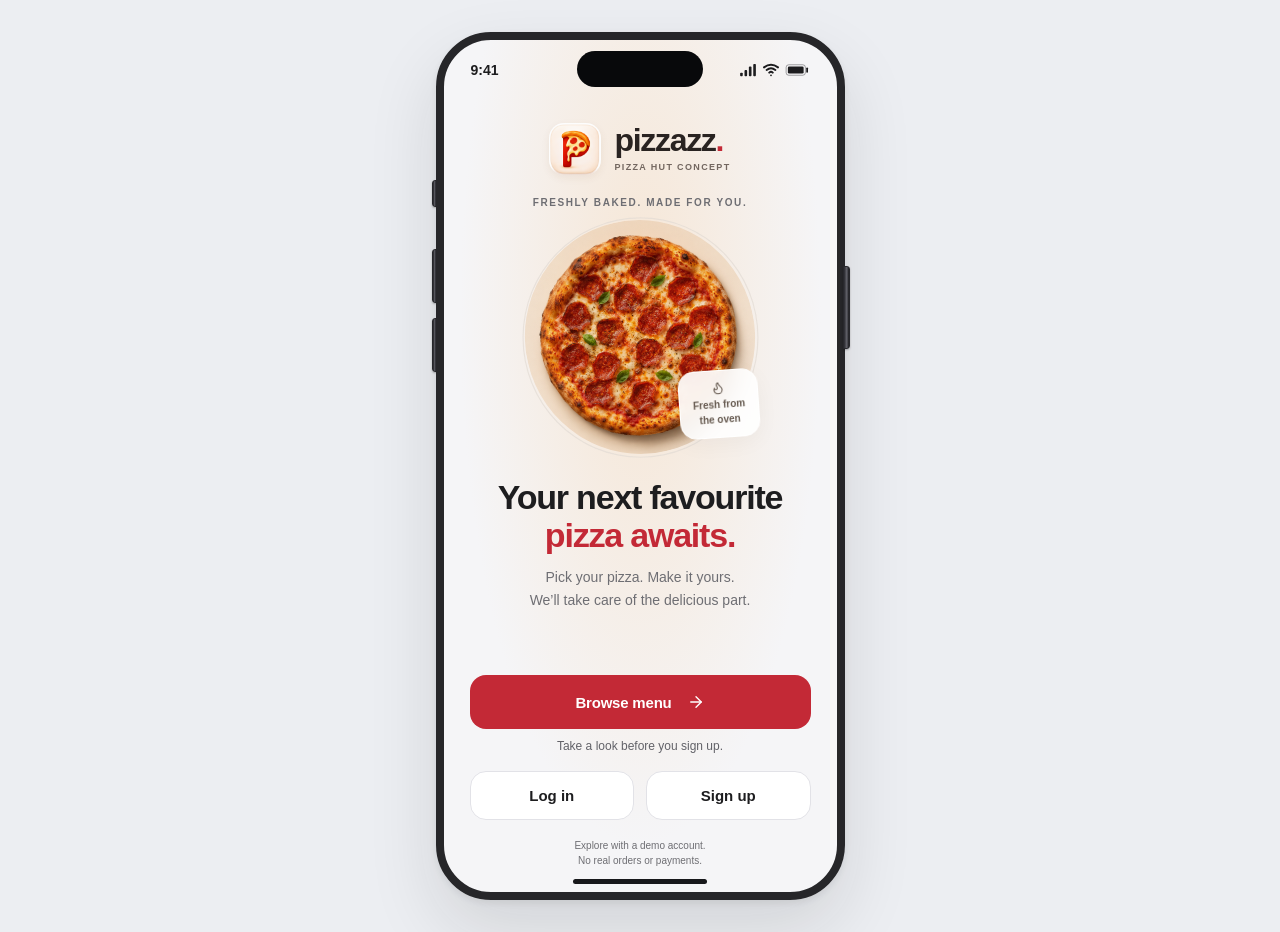
==== commit 4734f752: "updated" ====
--- a/index.html
+++ b/index.html
@@ -1,5 +1,5 @@
 <!DOCTYPE html>
-<html lang="en">
+<html lang="en" data-presentation="app">
 <head>
 <meta charset="UTF-8"/><meta name="viewport" content="width=device-width, initial-scale=1, viewport-fit=cover"/>
 <title>Pizzazz — Pizza Hut App Prototype</title>
@@ -74,13 +74,14 @@
 <body>
 <div class="shell">
 <aside class="side"><span class="pill">WORKING UI/UX PROTOTYPE</span><h1>Pizza Hut<br/>Pizzazz App</h1><p>University project prototype based on the proposed redesign and ethnography tasks. A warmer visual refresh with realistic food imagery, a welcoming entry screen and interactive ordering.</p><ul><li>One-tap demo login</li><li>Browse & search food</li><li>Visual pizza builder</li><li>Custom toppings & live pricing</li><li>Cart & simulated checkout</li><li>Order tracking demo</li><li>Loyalty points & mini-game</li></ul><p><b>Try this:</b> Log In → Pizza → Margherita → + Add → Choose size → Add to cart → Checkout → Track order.</p><p class="banner-note">This is a local prototype. Payments, food delivery and notifications are simulated.</p></aside>
-<div class="device"><div class="topbar"><span>9:41</span><span class="signal" aria-hidden="true"><svg viewBox="0 0 20 16" fill="currentColor"><rect x="1" y="11" width="3" height="4" rx="1"/><rect x="6" y="8" width="3" height="7" rx="1"/><rect x="11" y="4" width="3" height="11" rx="1"/><rect x="16" y="1" width="3" height="14" rx="1"/></svg><svg viewBox="0 0 20 16" fill="none" stroke="currentColor" stroke-width="2.2" stroke-linecap="round"><path d="M2 5Q10 -1 18 5M5 8Q10 4 15 8M8 11Q10 9 12 11"/><circle cx="10" cy="14" r="1" fill="currentColor" stroke="none"/></svg><svg viewBox="0 0 28 16"><rect x="1" y="2" width="22" height="12" rx="3" fill="none" stroke="currentColor" opacity=".45"/><rect x="3" y="4" width="18" height="8" rx="1.5" fill="currentColor"/><path d="M25 6v4" stroke="currentColor" stroke-width="2" stroke-linecap="round"/></svg></span></div><main id="app" class="app" aria-live="polite"></main><nav id="bottom-nav" class="bottom-nav" aria-label="Main navigation"></nav><div id="toast-root"></div><div id="modal-root"></div></div>
+<div class="phone-frame"><div class="phone-hardware" aria-hidden="true"><span class="phone-key phone-silent"></span><span class="phone-key phone-volume-up"></span><span class="phone-key phone-volume-down"></span></div><button type="button" class="phone-power" data-action="phone-power" aria-label="Turn phone screen off" title="Turn phone screen off"></button><button type="button" class="phone-wake" data-action="phone-wake" aria-label="Turn phone screen on" hidden></button><div class="device"><div class="topbar"><span>9:41</span><span class="signal" aria-hidden="true"><svg viewBox="0 0 20 16" fill="currentColor"><rect x="1" y="11" width="3" height="4" rx="1"/><rect x="6" y="8" width="3" height="7" rx="1"/><rect x="11" y="4" width="3" height="11" rx="1"/><rect x="16" y="1" width="3" height="14" rx="1"/></svg><svg viewBox="0 0 20 16" fill="none" stroke="currentColor" stroke-width="2.2" stroke-linecap="round"><path d="M2 5Q10 -1 18 5M5 8Q10 4 15 8M8 11Q10 9 12 11"/><circle cx="10" cy="14" r="1" fill="currentColor" stroke="none"/></svg><svg viewBox="0 0 28 16"><rect x="1" y="2" width="22" height="12" rx="3" fill="none" stroke="currentColor" opacity=".45"/><rect x="3" y="4" width="18" height="8" rx="1.5" fill="currentColor"/><path d="M25 6v4" stroke="currentColor" stroke-width="2" stroke-linecap="round"/></svg></span></div><main id="app" class="app" aria-live="polite"></main><nav id="bottom-nav" class="bottom-nav" aria-label="Main navigation"></nav><div id="toast-root"></div><div id="modal-root"></div></div></div>
 <aside class="side"><span class="pill">DEMO WALKTHROUGH</span><h1>Test the redesign</h1><p>This interactive prototype demonstrates three ethnography usability tasks.</p><p><b>Task 1:</b> Find and order food through a clear menu.</p><p><b>Task 2:</b> Build a pizza, see toppings visually, and review the live price.</p><p><b>Task 3:</b> Follow preparation and delivery stages.</p><p>Use <b>Advance status</b> on the tracking screen to simulate progress, or let the demo auto-advance.</p><div class="banner-note">No account, payment, API key, internet connection or installation required.</div></aside>
 </div>
 <script>
 (()=>{'use strict';
 const $=s=>document.querySelector(s);const fmt=n=>'RM '+Number(n).toFixed(2);
-const PIZZAS=[{id:'margherita',name:'Margherita',description:'Classic tomato, fresh mozzarella & basil',price:12.99,emoji:'🍕',category:'Pizza'},{id:'pepperoni',name:'Pepperoni',description:'Signature cheesy pizza with pepperoni',price:15.99,emoji:'🍕',category:'Pizza'},{id:'veggie',name:'Veggie Supreme',description:'Peppers, mushrooms, onions & olives',price:14.99,emoji:'🍕',category:'Pizza'},{id:'bbq',name:'BBQ Chicken',description:'BBQ chicken, onions & smoky sauce',price:17.99,emoji:'🍕',category:'Pizza'},{id:'pasta',name:'Creamy Pasta',description:'Creamy sauce with herbs',price:11.90,emoji:'🍝',category:'Pasta'},{id:'wings',name:'Chicken Wings',description:'Six golden wings',price:12.50,emoji:'🍗',category:'Sides'},{id:'fries',name:'French Fries',description:'Crispy salted fries',price:5.90,emoji:'🍟',category:'Sides'},{id:'cola',name:'Iced Cola',description:'Refreshing cold drink',price:4.50,emoji:'🥤',category:'Drinks'},{"id":"bolognese","name":"Spaghetti Bolognese","description":"Spaghetti in rich beef & tomato sauce","price":14.9,"emoji":"🍝","category":"Pasta"},{"id":"alfredo","name":"Chicken Alfredo","description":"Fettuccine, grilled chicken & creamy sauce","price":16.9,"emoji":"🍝","category":"Pasta"},{"id":"arrabbiata","name":"Spicy Arrabbiata","description":"Penne with tomato, garlic & a chilli kick","price":12.9,"emoji":"🍝","category":"Pasta"},{"id":"lemon-tea","name":"Lemon Iced Tea","description":"Chilled black tea with a zesty lemon slice","price":5.9,"emoji":"🥤","category":"Drinks"},{"id":"orange-juice","name":"Orange Juice","description":"Bright, citrusy orange juice served cold","price":6.9,"emoji":"🥤","category":"Drinks"},{"id":"sparkling-water","name":"Sparkling Water","description":"Crisp sparkling water with ice & lime","price":4.9,"emoji":"🥤","category":"Drinks"},{"id":"garlic-bread","name":"Garlic Bread","description":"Four toasted slices with garlic butter & parsley","price":6.9,"emoji":"🍟","category":"Sides"},{"id":"mozzarella-sticks","name":"Mozzarella Sticks","description":"Five crispy cheese sticks with marinara dip","price":9.9,"emoji":"🍟","category":"Sides"},{"id":"potato-wedges","name":"Potato Wedges","description":"Golden skin-on wedges with savoury seasoning","price":7.9,"emoji":"🍟","category":"Sides"},{"id":"mushroom-soup","name":"Mushroom Soup","description":"Creamy mushroom soup finished with parsley","price":6.5,"emoji":"🍟","category":"Sides"}];
+const PIZZAS=[{id:'margherita',name:'Margherita',pizzaGroup:'Vegetarian',description:'Classic tomato, fresh mozzarella & basil',price:12.99,emoji:'🍕',category:'Pizza'},{id:'pepperoni',name:'Pepperoni',pizzaGroup:'Beef',description:'Signature cheesy pizza with beef pepperoni',price:15.99,emoji:'🍕',category:'Pizza'},{id:'veggie',name:'Veggie Supreme',pizzaGroup:'Vegetarian',description:'Peppers, mushrooms, onions & olives',price:14.99,emoji:'🍕',category:'Pizza'},{id:'bbq',name:'BBQ Chicken',pizzaGroup:'Chicken',description:'BBQ chicken, onions & smoky sauce',price:17.99,emoji:'🍕',category:'Pizza'},{id:'pasta',name:'Creamy Pasta',description:'Creamy sauce with herbs',price:11.90,emoji:'🍝',category:'Pasta'},{id:'wings',name:'Chicken Wings',description:'Six golden wings',price:12.50,emoji:'🍗',category:'Sides'},{id:'fries',name:'French Fries',description:'Crispy salted fries',price:5.90,emoji:'🍟',category:'Sides'},{id:'cola',name:'Iced Cola',description:'Refreshing cold drink',price:4.50,emoji:'🥤',category:'Drinks'},{"id":"bolognese","name":"Spaghetti Bolognese","description":"Spaghetti in rich beef & tomato sauce","price":14.9,"emoji":"🍝","category":"Pasta"},{"id":"alfredo","name":"Chicken Alfredo","description":"Fettuccine, grilled chicken & creamy sauce","price":16.9,"emoji":"🍝","category":"Pasta"},{"id":"arrabbiata","name":"Spicy Arrabbiata","description":"Penne with tomato, garlic & a chilli kick","price":12.9,"emoji":"🍝","category":"Pasta"},{"id":"lemon-tea","name":"Lemon Iced Tea","description":"Chilled black tea with a zesty lemon slice","price":5.9,"emoji":"🥤","category":"Drinks"},{"id":"orange-juice","name":"Orange Juice","description":"Bright, citrusy orange juice served cold","price":6.9,"emoji":"🥤","category":"Drinks"},{"id":"sparkling-water","name":"Sparkling Water","description":"Crisp sparkling water with ice & lime","price":4.9,"emoji":"🥤","category":"Drinks"},{"id":"garlic-bread","name":"Garlic Bread","description":"Four toasted slices with garlic butter & parsley","price":6.9,"emoji":"🍟","category":"Sides"},{"id":"mozzarella-sticks","name":"Mozzarella Sticks","description":"Five crispy cheese sticks with marinara dip","price":9.9,"emoji":"🍟","category":"Sides"},{"id":"potato-wedges","name":"Potato Wedges","description":"Golden skin-on wedges with savoury seasoning","price":7.9,"emoji":"🍟","category":"Sides"},{"id":"mushroom-soup","name":"Mushroom Soup","description":"Creamy mushroom soup finished with parsley","price":6.5,"emoji":"🍟","category":"Sides"},{"id":"chicken-tenders","name":"Chicken Tenders","description":"Five crispy chicken strips with a creamy dip","price":13.9,"category":"Chicken","emoji":""},{"id":"bbq-wings","name":"BBQ Chicken Wings","description":"Six wings coated in smoky barbecue sauce","price":14.9,"category":"Chicken","emoji":""},{"id":"popcorn-chicken","name":"Popcorn Chicken","description":"Golden bite-size chicken, made for sharing","price":9.9,"category":"Chicken","emoji":""},{"id":"brownie","name":"Chocolate Brownie","description":"Two rich, fudgy chocolate brownie squares","price":7.9,"category":"Desserts","emoji":""},{"id":"cheesecake","name":"Vanilla Cheesecake","description":"Creamy vanilla cheesecake with a biscuit base","price":9.9,"category":"Desserts","emoji":""},{"id":"cookies","name":"Chocolate Chip Cookies","description":"Three golden cookies with chocolate chunks","price":6.9,"category":"Desserts","emoji":""},{"id":"chicken-aloha","name":"Chicken Aloha","description":"Roasted chicken, pineapple, mozzarella & tomato sauce","price":17.9,"pizzaGroup":"Chicken","category":"Pizza","emoji":""},{"id":"spicy-chicken","name":"Spicy Chicken","description":"Roasted chicken, red chilli, capsicum & mozzarella","price":18.9,"pizzaGroup":"Chicken","category":"Pizza","emoji":""},{"id":"beef-supreme","name":"Beef Supreme","description":"Beef crumbles, mushrooms, capsicum, onions & mozzarella","price":18.9,"pizzaGroup":"Beef","category":"Pizza","emoji":""},{"id":"meat-lovers","name":"Beef Meat Lovers","description":"Beef pepperoni, beef sausage, beef crumbles & mozzarella","price":19.9,"pizzaGroup":"Beef","category":"Pizza","emoji":""}];
+const CATEGORIES=[{name:'Pizza',icon:'pizza'},{name:'Pasta',icon:'utensils'},{name:'Sides',icon:'chef-hat'},{name:'Drinks',icon:'cup-soda'},{name:'Chicken',icon:'drumstick'},{name:'Desserts',icon:'cookie'}];
 const TOPPINGS=[{id:'pepperoni',name:'Pepperoni',emoji:'🍕',price:2},{id:'mushrooms',name:'Mushrooms',emoji:'🍄',price:1.5},{id:'onions',name:'Onions',emoji:'🧅',price:1},{id:'cheese',name:'Extra Cheese',emoji:'🧀',price:2.5},{id:'peppers',name:'Capsicum',emoji:'🫑',price:1.5},{id:'olives',name:'Olives',emoji:'🫒',price:1.5}];
 const SIZES=[{id:'S',diameter:'8”',extra:0},{id:'M',diameter:'10”',extra:3},{id:'L',diameter:'12”',extra:6}];
 const STAGES=['Order Received','Preparing','Baking','Out for Delivery','Delivered'];const DESC=['Your order has been received.','The kitchen is preparing your pizza.','Your pizza is baking in the oven.','Your pizza is on the way!','Enjoy your meal!'];
@@ -124,6 +125,9 @@
   "olive": "<path d=\"m10 10 4-3\" /><path d=\"m10 7 4 3\" /><ellipse cx=\"12\" cy=\"12\" rx=\"9\" ry=\"10\" /><path d=\"m2 22 5-5\" /><path d=\"M18.69 5.31 22 2\" />",
   "sausage": "<path d=\"M22 19a3 3 0 1 1-6 0A11 11 0 0 0 5 8a3 3 0 1 1 0-6 17 17 0 0 1 17 17\" /><path d=\"M12.8 11.2 2 22\" /><path d=\"m9.2 8.8-2.5 2.5a3.1 3.1 0 0 0 0 4.2l1.8 1.8a3.1 3.1 0 0 0 4.2 0l2.5-2.5\" />"
 };
+ICONS.settings="<path d=\"M9.671 4.136a2.34 2.34 0 0 1 4.659 0 2.34 2.34 0 0 0 3.319 1.915 2.34 2.34 0 0 1 2.33 4.033 2.34 2.34 0 0 0 0 3.831 2.34 2.34 0 0 1-2.33 4.033 2.34 2.34 0 0 0-3.319 1.915 2.34 2.34 0 0 1-4.659 0 2.34 2.34 0 0 0-3.32-1.915 2.34 2.34 0 0 1-2.33-4.033 2.34 2.34 0 0 0 0-3.831A2.34 2.34 0 0 1 6.35 6.051a2.34 2.34 0 0 0 3.319-1.915\" />\n  <circle cx=\"12\" cy=\"12\" r=\"3\" />";
+ICONS["drumstick"]="<path d=\"M15.4 15.63a7.875 6 135 1 1 6.23-6.23 4.5 3.43 135 0 0-6.23 6.23\" />\n  <path d=\"m8.29 12.71-2.6 2.6a2.5 2.5 0 1 0-1.65 4.65A2.5 2.5 0 1 0 8.7 18.3l2.59-2.59\" />";
+ICONS["cookie"]="<path d=\"M11 17h.01\" />\n  <path d=\"M11.496 2c.324-.016.558.292.529.615a4 4 0 004.235 4.368.713.713 0 01.758.757 4 4 0 004.366 4.237c.323-.03.63.204.614.527a10 10 0 01-2.915 6.566A1 1 0 114.93 4.918 10 10 0 0111.496 2\" />\n  <path d=\"M12 12h.01\" />\n  <path d=\"M16 16h.01\" />\n  <path d=\"M16 3h.01\" />\n  <path d=\"M21 4h.01\" />\n  <path d=\"M21 8h.01\" />\n  <path d=\"M7 14h.01\" />\n  <path d=\"M9 8h.01\" />";
 const icon=(name)=>`<svg class="lucide lucide-${name}" xmlns="http://www.w3.org/2000/svg" width="24" height="24" viewBox="0 0 24 24" fill="none" stroke="currentColor" stroke-width="2" stroke-linecap="round" stroke-linejoin="round" aria-hidden="true" focusable="false">${ICONS[name]||ICONS.circle}</svg>`;
 
 const UI_ICONS={"🍕":"pizza","🍝":"utensils","🍟":"chef-hat","🥤":"cup-soda","🍗":"chef-hat","🛵":"truck","🛒":"shopping-cart","🛍️":"shopping-bag","🍽️":"utensils","👋":"sparkles","⌕":"search","🔎":"search","‹":"chevron-left","→":"arrow-right","✓":"check","✅":"circle-check","★":"star","⭐":"star","☆":"star","📋":"clipboard-list","🎁":"gift","📦":"package","👤":"user","👨‍🍳":"chef-hat","♨":"flame","⏱️":"clock","🎉":"sparkles","💳":"credit-card","📱":"wallet","💵":"banknote","🍄":"leaf","🧅":"circle","🧀":"circle","🫑":"leaf","🫒":"circle","✦":"sparkles"};
@@ -137,9 +141,13 @@
 }
 function foodArt(p){const id=PIZZAS.some(x=>x.id===p.id)?p.id:'margherita';return `<span class="food-photo" data-food="${id}" role="img" aria-label="${esc(p.name)}"></span>`}
 const modeIcon=m=>icon(m==='Delivery'?'truck':m==='Takeaway'?'shopping-bag':'utensils');
-const categoryIcon=c=>icon(({Pizza:'pizza',Pasta:'utensils',Sides:'chef-hat',Drinks:'cup-soda'})[c]||'utensils');
+const categoryIcon=c=>icon(CATEGORIES.find(x=>x.name===c)?.icon||'utensils');
 const PICKUP_OUTLETS=['Bukit Bintang — Demo outlet','KL Sentral — Demo outlet','Bangsar — Demo outlet'];
-const defaultState={view:'login',tab:'Home',category:'Pizza',query:'',mode:'Delivery',selectedId:'margherita',builderStep:0,size:'M',toppings:[],drafts:{},cart:[],address:'123 Jalan Merdeka, Kuala Lumpur',pickupOutlet:PICKUP_OUTLETS[0],dineInOutlet:'',payment:'Card (demo)',order:null,orders:[],points:120,gamePlays:0,gameRevealed:[],gameWin:1,vouchers:[],appliedVoucher:null,voucherReturn:'checkout',rewardsReturn:null,builderOrigin:'product',editingCart:null};
+const PAYMENT_PROVIDERS={cardProvider:[{id:'visa',name:'Visa',logo:'visa'},{id:'mastercard',name:'Mastercard',logo:'mc'}],walletProvider:[{id:'touchngo',name:'Touch & Go eWallet',logo:'touchngo'},{id:'grabpay',name:'GrabPay',logo:'grabpay'}]};
+const paymentProviderKey=()=>state.payment==='Card (demo)'?'cardProvider':state.payment==='E-Wallet (demo)'?'walletProvider':null;
+function paymentProviderOptions(){const key=paymentProviderKey();if(!key)return '';return '<fieldset class="provider-options"><legend>'+(key==='cardProvider'?'Choose your card':'Choose your e-wallet')+'</legend><div class="provider-grid">'+PAYMENT_PROVIDERS[key].map(p=>'<label class="provider-option '+(state[key]===p.id?'selected':'')+'"><input type="radio" name="payment-provider" value="'+p.id+'" '+(state[key]===p.id?'checked':'')+'/><img src="assets/payments/'+p.logo+'.svg" alt="" width="70" height="44"/><span>'+esc(p.name)+'</span></label>').join('')+'</div></fieldset>'}
+function paymentDescription(){const key=paymentProviderKey();return key?PAYMENT_PROVIDERS[key].find(p=>p.id===state[key]).name+' (demo)':state.payment}
+const defaultState={theme:'light',view:'login',tab:'Home',category:'Pizza',categoriesExpanded:false,query:'',mode:'Delivery',selectedId:'margherita',builderStep:0,size:'M',toppings:[],drafts:{},cart:[],address:'123 Jalan Merdeka, Kuala Lumpur',pickupOutlet:PICKUP_OUTLETS[0],dineInOutlet:'',payment:'Card (demo)',cardProvider:'visa',walletProvider:'touchngo',order:null,orders:[],points:120,gamePlays:0,gameRevealed:[],gameWin:1,vouchers:[],appliedVoucher:null,voucherReturn:'checkout',rewardsReturn:null,builderOrigin:'product',editingCart:null};
 const freshState=()=>JSON.parse(JSON.stringify(defaultState));
 const validToppings=value=>Array.isArray(value)?[...new Set(value.filter(id=>TOPPINGS.some(t=>t.id===id)))].slice(0,5):[];
 function normalizeState(raw){
@@ -154,11 +162,14 @@
     return [{id:p.id,name:p.name,emoji:p.emoji,category:p.category,size,toppings,price:Math.round(price*100)/100,qty:Math.min(99,Math.floor(x.qty))}];
   }):[];
   const order=o=>{if(!o||typeof o!=='object'||typeof o.id!=='string'||!Number.isFinite(o.total)||o.total<0)return null;const cleanItems=items(o.items);if(!cleanItems.length)return null;return {...o,id:text(o.id),items:cleanItems,mode:mode(o.mode),address:text(o.address),payment:text(o.payment),stage:Number.isInteger(o.stage)?Math.max(0,Math.min(4,o.stage)):0,createdAt:Number.isFinite(o.createdAt)?o.createdAt:Date.now()}};
+  if(!['light','dark'].includes(s.theme))s.theme='light';
   s.mode=mode(s.mode);s.cart=items(s.cart);s.orders=Array.isArray(s.orders)?s.orders.map(order).filter(Boolean):[];s.order=order(s.order);
   if(s.order){const existing=s.orders.find(o=>o.id===s.order.id);if(existing)s.order=existing;else s.orders.unshift(s.order)}
   s.query=text(s.query);s.address=text(s.address);s.pickupOutlet=PICKUP_OUTLETS.includes(s.pickupOutlet)?s.pickupOutlet:PICKUP_OUTLETS[0];s.dineInOutlet=text(s.dineInOutlet);
   if(!['Card (demo)','E-Wallet (demo)','Cash (demo)'].includes(s.payment))s.payment='Card (demo)';
-  if(!['Pizza','Pasta','Sides','Drinks'].includes(s.category))s.category='Pizza';
+  for(const key of Object.keys(PAYMENT_PROVIDERS)){if(!PAYMENT_PROVIDERS[key].some(p=>p.id===s[key]))s[key]=PAYMENT_PROVIDERS[key][0].id}
+  if(!CATEGORIES.some(c=>c.name===s.category))s.category='Pizza';
+  s.categoriesExpanded=s.categoriesExpanded===true;
   if(!PIZZAS.some(p=>p.id===s.selectedId))s.selectedId='margherita';
   if(!SIZES.some(z=>z.id===s.size))s.size='M';s.toppings=validToppings(s.toppings);
   s.builderStep=Number.isInteger(s.builderStep)?Math.max(0,Math.min(3,s.builderStep)):0;
@@ -169,17 +180,19 @@
   if(![0,1,2].includes(s.gameWin))s.gameWin=1;
   s.vouchers=Array.isArray(s.vouchers)&&s.vouchers.some(v=>v?.id==='free-side')?[{id:'free-side'}]:[];
   s.appliedVoucher=s.appliedVoucher==='free-side'&&s.vouchers.length?'free-side':null;
-  if(!['login','home','product','builder','cart','checkout','confirmation','tracking','orders','rewards','profile','vouchers'].includes(s.view))s.view='home';
+  if(!['login','signin','signup','home','product','builder','cart','checkout','confirmation','tracking','rider','orders','rewards','profile','settings','vouchers'].includes(s.view))s.view='home';
+  if(s.view==='rider'&&(!s.order||s.order.mode!=='Delivery'||s.order.stage<3))s.view='tracking';
   if(s.view==='confirmation'&&!s.order)s.view='home';
   if(s.view==='builder'&&PIZZAS.find(p=>p.id===s.selectedId).category!=='Pizza')s.view='product';
   if(raw?.view==='home'&&s.view==='home'&&!s.visualRefreshSeen)s.view='login';
   s.voucherReturn=s.voucherReturn==='rewards'?'rewards':'checkout';
   s.rewardsReturn=s.rewardsReturn==='checkout'&&['rewards','vouchers'].includes(s.view)?'checkout':null;
   s.builderOrigin=['home','product','cart'].includes(s.builderOrigin)?s.builderOrigin:'product';
-  if(s.editingCart){const e=s.editingCart,item=s.cart[e.index];if(s.view==='builder'&&Number.isInteger(e.index)&&e.index>=0&&item?.category==='Pizza'&&item.id===s.selectedId&&e.signature===cartSignature(item)){s.editingCart={index:e.index,signature:e.signature};s.builderOrigin='cart'}else{s.editingCart=null;if(s.view==='builder')s.view='cart'}}
+  if(s.editingCart){const e=s.editingCart,item=s.cart[e.index];if(s.view==='builder'&&Number.isInteger(e.index)&&e.index>=0&&item?.category==='Pizza'&&e.signature===cartSignature(item)){s.editingCart={index:e.index,signature:e.signature};s.builderOrigin='cart'}else{s.editingCart=null;if(s.view==='builder')s.view='cart'}}
   return s;
 }
 let state;try{state=normalizeState(JSON.parse(localStorage.getItem('pizzazz_demo_v2')||'null'))}catch{state=freshState()}
+let screenOff=false,powerPausedAt=0;
 let toastTimer=null;let trackTimer=Date.now();let modalFocus=null;
 const save=()=>{try{localStorage.setItem('pizzazz_demo_v2',JSON.stringify({...state,view:state.view==='confirmation'?'tracking':state.view}))}catch{}};
 const esc=s=>String(s??'').replace(/[&<>"']/g,c=>({'&':'&amp;','<':'&lt;','>':'&gt;','"':'&quot;',"'":'&#39;'}[c]));
@@ -193,17 +206,31 @@
 const fulfillment=()=>state[fulfillmentKey()];
 const saveDraft=()=>{if(state.editingCart)return;state.drafts[state.selectedId]={size:state.size,toppings:[...state.toppings]}};
 const stagesFor=o=>o.mode==='Delivery'?STAGES:['Order Received','Preparing','Baking',o.mode==='Takeaway'?'Ready for Pickup':'Ready to Serve',o.mode==='Takeaway'?'Collected':'Served'];
-const nav=(view,tab)=>{closeModal();if(view!=='builder')state.editingCart=null;if(!['rewards','vouchers'].includes(view))state.rewardsReturn=null;state.view=view;if(tab)state.tab=tab;trackTimer=Date.now();render();$('#app').scrollTo(0,0);$('#app .subhead .back')?.focus()};
+const nav=(view,tab)=>{const keepTracking=['tracking','rider'].includes(state.view)&&['tracking','rider'].includes(view);closeModal();if(view!=='builder')state.editingCart=null;if(!['rewards','vouchers'].includes(view))state.rewardsReturn=null;state.view=view;if(tab)state.tab=tab;if(!keepTracking)trackTimer=Date.now();render();$('#app').scrollTo(0,0);$('#app .subhead .back')?.focus()};
 const hdr=(title)=>`<div class="subhead"><button class="back" data-action="back" aria-label="Back">‹</button><span>${title}</span></div>`;
 function selected(){return PIZZAS.find(p=>p.id===state.selectedId)||PIZZAS[0]}
 const subtotal=()=>priceFor(selected(),state.size,state.toppings);
 function topMarkup(){return `<div class="progress">${['Size','Toppings','Your selections','Review'].map((l,i)=>`<div class="step ${i<state.builderStep?'done':i===state.builderStep?'active':''}"><i>${i<state.builderStep?'✓':i+1}</i><span>${l}</span></div>`).join('')}</div>`}
-function login(){return `<section class="welcome" aria-labelledby="welcome-title"><div class="brand"><img src="assets/pizzazz-logo.png" alt="" width="42" height="42"/><div class="brand-copy"><span class="brand-name">pizzazz<span style="color:var(--red)">.</span></span><small>PIZZA HUT CONCEPT</small></div></div><p class="welcome-kicker">FRESHLY BAKED. MADE FOR YOU.</p><div class="welcome-visual"><img src="assets/pizza-hero.png" alt="Freshly baked pepperoni pizza with golden crust and basil" width="240" height="240" fetchpriority="high"/><span class="welcome-stamp">${icon('flame')}Fresh from<br/>the oven</span></div><h1 id="welcome-title">Your next favourite<br/><span>pizza awaits.</span></h1><p class="welcome-copy">Pick your pizza. Make it yours.<br/>We’ll take care of the delicious part.</p><div class="welcome-actions"><button class="primary" data-action="demo-login">Browse menu ${icon('arrow-right')}</button><p class="welcome-guest-note">Take a look before you sign up.</p><div class="welcome-account-actions"><button class="outline" data-action="demo-login">Log in</button><button class="outline" data-action="demo-signup">Sign up</button></div></div><p class="welcome-note">All options open Home with a demo account.<br/>No real orders or payments.</p></section>`}
-
-function home(){const q=state.query.trim().toLowerCase();const foods=PIZZAS.filter(p=>(p.category===state.category||q)&&(q?`${p.name} ${p.description} ${p.category}`.toLowerCase().includes(q):true));return `<div class="header"><div class="brand"><img src="assets/pizzazz-logo.png" alt="" width="42" height="42"/><div class="brand-copy"><span class="brand-name">pizzazz<span style="color:var(--red)">.</span></span><small>PIZZA HUT CONCEPT</small></div></div><div class="hdr-actions"><button class="iconbtn" data-action="go-cart" aria-label="Cart">🛒${state.cart.reduce((a,x)=>a+x.qty,0)?`<span class="counter">${state.cart.reduce((a,x)=>a+x.qty,0)}</span>`:''}</button></div></div><div class="content"><p class="greeting">HELLO, PIZZA LOVER 👋</p><h2 class="h2 home-title" tabindex="-1">Good food. <em>Great mood.</em></h2><div class="mode-row">${['Delivery','Takeaway','Dine-in'].map(m=>`<button class="mode ${state.mode===m?'active':''}" data-action="mode" data-value="${m}" aria-pressed="${state.mode===m}">${m==='Delivery'?'🛵':m==='Takeaway'?'🛍️':'🍽️'} ${m}</button>`).join('')}</div><label class="search"><span>⌕</span><input id="search" type="search" aria-label="Search food and drinks" placeholder="Search food, drinks and more..." value="${esc(state.query)}" autocomplete="off"/></label><div class="section-title">Categories</div><div class="category-grid">${[['Pizza','🍕'],['Pasta','🍝'],['Sides','🍟'],['Drinks','🥤']].map(([c,e])=>`<button class="category ${!q&&state.category===c?'active':''}" data-action="category" data-value="${c}" aria-pressed="${!q&&state.category===c}"><span class="emoji">${e}</span>${c}</button>`).join('')}</div>${!q?`<div class="hero"><div><div class="mini">MADE YOUR WAY</div><h3>Build your perfect pizza</h3><p>A little extra cheese? Make it yours.</p><button class="hero-cta" data-action="featured-builder">Let’s create ${icon("arrow-right")}</button></div><div class="pizza-large"><img src="assets/pizza-hero.png" alt="Golden pepperoni pizza" width="184" height="184"/></div></div>`:''}<div class="section-title">${q?'Search results':state.category==='Pizza'?'Fresh from the oven':state.category}${q?'<button class="linkbtn" data-action="clear-search">Clear search</button>':''}</div>${q?'<p class="search-scope">Results across all categories</p>':''}<div class="item-list">${foods.length?foods.map(p=>`<div class="food-card"><button class="food-art food-details" data-action="product" data-id="${p.id}" aria-label="View ${p.name} details">${foodArt(p)}</button><div class="food-desc"><h4><button class="food-name" data-action="product" data-id="${p.id}">${p.name}</button></h4><p>${p.description}</p><strong>${p.category==='Pizza'?'<small>Small from</small>':''}${fmt(p.price)}</strong></div><button class="menu-action" data-action="${p.category==='Pizza'?'menu-customize':'menu-add'}" data-id="${p.id}" aria-label="Add ${p.name}${p.category==='Pizza'?' — choose size':' to cart'}">${icon('plus')} Add</button></div>`).join(''):'<div class="empty"><div class="illus">🔎</div><p>No matching food found.</p></div>'}</div><p class="photo-note">Your favourites, made for every craving.</p><div style="height:22px"></div></div>`}
+function login(){return `<section class="welcome" aria-labelledby="welcome-title"><div class="brand"><img src="assets/pizzazz-logo.png" alt="" width="42" height="42"/><div class="brand-copy"><span class="brand-name">pizzazz<span style="color:var(--red)">.</span></span><small>PIZZA HUT CONCEPT</small></div></div><p class="welcome-kicker">FRESHLY BAKED. MADE FOR YOU.</p><div class="welcome-visual"><img src="assets/pizza-hero.png" alt="Freshly baked pepperoni pizza with golden crust and basil" width="240" height="240" fetchpriority="high"/><span class="welcome-stamp">${icon('flame')}Fresh from<br/>the oven</span></div><h1 id="welcome-title">Your next favourite<br/><span>pizza awaits.</span></h1><p class="welcome-copy">Pick your pizza. Make it yours.<br/>We’ll take care of the delicious part.</p><div class="welcome-actions"><button class="primary" data-action="demo-login">Browse menu ${icon('arrow-right')}</button><p class="welcome-guest-note">Take a look before you sign up.</p><div class="welcome-account-actions"><button class="outline" data-action="show-signin">Log in</button><button class="outline" data-action="show-signup">Sign up</button></div></div><p class="welcome-note">Explore with a demo account.<br/>No real orders or payments.</p></section>`}
+
+function accountForm(register){return `${hdr(register?'Sign up':'Log in')}<div class="content account-page"><div class="account-intro"><img src="assets/pizzazz-logo.png" alt="" width="60" height="60"/><p class="account-eyebrow">YOUR NEXT SLICE STARTS HERE</p><h1>${register?'Join the pizza lovers.':'Welcome back.'}</h1><p>${register?'Your favourites, all in one place.':'Ready for something delicious?'}</p></div><form id="demo-auth-form" novalidate autocomplete="off" aria-describedby="demo-auth-note">${register?'<div class="field"><label for="account-name">Full name</label><input id="account-name" type="text" placeholder="Your name" autocomplete="off"/></div>':''}<div class="field"><label for="account-email">Email address</label><input id="account-email" type="email" inputmode="email" placeholder="you@example.com" autocomplete="off" autocapitalize="none" spellcheck="false"/></div><div class="field"><label for="account-password">Password</label><input id="account-password" type="password" placeholder="Enter any demo password" autocomplete="off"/></div><p class="banner-note" id="demo-auth-note">Just a demo. Any details work, or leave the fields blank. No account is created and your details are not saved.</p><button class="primary full-width account-submit" type="submit">${register?'Register':'Log in'} ${icon('arrow-right')}</button></form><div class="account-switch"><span>${register?'Already have an account?':'New to Pizzazz?'}</span><button class="linkbtn" data-action="${register?'show-signin':'show-signup'}">${register?'Log in':'Sign up'}</button></div><button class="linkbtn account-guest" data-action="demo-login">Continue as guest</button></div>`}
+function signin(){return accountForm(false)}
+function signup(){return accountForm(true)}
+function categoryPromotion(){
+ const promos={Chicken:{id:'chicken-tenders',title:'Crispy bites, big flavour',copy:'A little crunch for your cravings.'},Desserts:{id:'brownie',title:'Save room for something sweet',copy:'Finish your meal with a chocolate treat.'},Pizza:{id:'margherita',title:'Build your perfect pizza',copy:'Choose your size and favourite extras.'},Pasta:{id:'pasta',title:'Twirl into something tasty',copy:'Creamy comfort, fork after fork.'},Sides:{id:'garlic-bread',title:'A little extra delicious',copy:'Golden garlic bread for the table.'},Drinks:{id:'lemon-tea',title:'Sip something refreshing',copy:'A zesty finish to your favourite meal.'}};
+ const promo=promos[state.category];if(!promo)return '';const food=PIZZAS.find(p=>p.id===promo.id);
+ return '<section class="hero category-promo"><div><div class="mini">'+state.category.toUpperCase()+' SPOTLIGHT</div><h3>'+esc(food.name)+'</h3><p class="promo-feature"><strong>'+(food.category==='Pizza'?'Small from ':'')+fmt(food.price)+'</strong></p><button class="hero-cta" '+(food.category==='Pizza'?'data-action="featured-builder"':'data-action="product" data-id="'+food.id+'"')+'>'+(food.category==='Pizza'?'Make it yours':'View item')+' '+icon('arrow-right')+'</button></div><div class="promo-art">'+foodArt(food)+'</div></section>';
+}
+function home(){const q=state.query.trim().toLowerCase();const foods=PIZZAS.filter(p=>(p.category===state.category||q)&&(q?`${p.name} ${p.description} ${p.category}`.toLowerCase().includes(q):true));return `<div class="header"><div class="brand"><img src="assets/pizzazz-logo.png" alt="" width="42" height="42"/><div class="brand-copy"><span class="brand-name">pizzazz<span style="color:var(--red)">.</span></span><small>PIZZA HUT CONCEPT</small></div></div><div class="hdr-actions"><button class="iconbtn" data-action="go-cart" aria-label="Cart">🛒${state.cart.reduce((a,x)=>a+x.qty,0)?`<span class="counter">${state.cart.reduce((a,x)=>a+x.qty,0)}</span>`:''}</button></div></div><div class="content"><p class="greeting">HELLO, PIZZA LOVER 👋</p><h2 class="h2 home-title" tabindex="-1">Good food. <em>Great mood.</em></h2><div class="mode-row">${['Delivery','Takeaway','Dine-in'].map(m=>`<button class="mode ${state.mode===m?'active':''}" data-action="mode" data-value="${m}" aria-pressed="${state.mode===m}">${m==='Delivery'?'🛵':m==='Takeaway'?'🛍️':'🍽️'} ${m}</button>`).join('')}</div><label class="search"><span>⌕</span><input id="search" type="search" aria-label="Search food and drinks" placeholder="Search food, drinks and more..." value="${esc(state.query)}" autocomplete="off"/></label><div class="section-title category-heading"><span>Categories</span><button class="category-expand" data-action="toggle-categories" aria-controls="category-list" aria-expanded="${state.categoriesExpanded}" aria-label="${state.categoriesExpanded?'Collapse categories':'Expand all categories'}"><span>${state.categoriesExpanded?'Show less':'Show all'}</span>${icon('chevron-down')}</button></div><p class="category-hint" id="category-hint">${state.categoriesExpanded?'Choose a category below.':'Swipe for more '+icon('arrow-right')}</p><div id="category-list" class="category-grid ${state.categoriesExpanded?'expanded':'scrollable'}" role="group" aria-label="Menu categories" aria-describedby="category-hint">${CATEGORIES.map(({name:c})=>`<button class="category ${!q&&state.category===c?'active':''}" data-action="category" data-value="${c}" aria-pressed="${!q&&state.category===c}"><span class="emoji">${categoryIcon(c)}</span>${c}</button>`).join('')}</div>${!q?categoryPromotion():''}<div class="section-title">${q?'Search results':state.category==='Pizza'?'Fresh from the oven':state.category}${q?'<button class="linkbtn" data-action="clear-search">Clear search</button>':''}</div>${q?'<p class="search-scope">Results across all categories</p>':''}<div class="item-list">${foods.length?foods.map(p=>`<div class="food-card"><button class="food-art food-details" data-action="product" data-id="${p.id}" aria-label="View ${p.name} details">${foodArt(p)}</button><div class="food-desc"><h4><button class="food-name" data-action="product" data-id="${p.id}">${p.name}</button></h4><p>${p.description}</p><strong>${p.category==='Pizza'?'<small>Small from</small>':''}${fmt(p.price)}</strong></div><button class="menu-action" data-action="${p.category==='Pizza'?'menu-customize':'menu-add'}" data-id="${p.id}" aria-label="Add ${p.name}${p.category==='Pizza'?' — choose size':' to cart'}">${icon('plus')} Add</button></div>`).join(''):'<div class="empty"><div class="illus">🔎</div><p>No matching food found.</p></div>'}</div><p class="photo-note">Your favourites, made for every craving.</p><div style="height:22px"></div></div>`}
 function product(){const p=selected();return `${hdr(p.name)}<div class="content"><div class="product-hero"><span class="sparkle">✦ FRESHLY MADE</span><div class="food-big">${foodArt(p)}</div></div><h2 class="product-title">${p.name}</h2><span class="price">${p.category==='Pizza'?'<small>Small from </small>':''}${fmt(p.price)}</span><p class="para">${p.description}. Made fresh for every order.</p><span class="chip">${p.category==='Pizza'?'Choose a size · toppings optional':'Ready to order'}</span></div><div class="sticky-actions"><button class="secondary" data-action="back">Back</button><button class="primary" data-action="${p.category==='Pizza'?'start-builder':'quick-add'}">${p.category==='Pizza'?'+ Add':'Add to Cart →'}</button></div>`}
-function builder(){const p=selected();const st=state.builderStep;let main='';if(st===0){main=`<div class="preview-pizza">${foodArt(p)}</div><h2 class="section-title">Choose your size</h2><div class="sizes">${SIZES.map(s=>`<button class="sizeopt ${state.size===s.id?'active':''}" data-action="size" data-value="${s.id}" aria-pressed="${state.size===s.id}"><strong>${s.id}</strong><span>${s.diameter}</span><b>${fmt(p.price+s.extra)}</b></button>`).join('')}</div>`}else if(st===1){main=`<div class="preview-pizza" style="width:167px;height:167px">${foodArt(p)}</div><div class="section-title">Extra toppings <span class="muted topping-count">${state.toppings.length}/5 selected</span></div><div class="toppings-grid">${TOPPINGS.map(t=>`<button class="topopt ${state.toppings.includes(t.id)?'active':''}" data-action="topping" data-id="${t.id}" aria-pressed="${state.toppings.includes(t.id)}">${state.toppings.includes(t.id)?'<span class="tick">✓</span>':''}<span class="te">${toppingIcon(t.id)}</span><span class="txt">${t.name}<small>+ ${fmt(t.price)}</small></span></button>`).join('')}</div>`}else if(st===2){main=`<div class="section-title">Your selections</div><div class="preview-pizza" style="width:244px;height:244px">${foodArt(p)}</div><p class="builder-photo-caption">Original recipe pictured. Your extra toppings are listed below.</p><div class="summary"><b>Selected toppings</b><p class="para">${state.toppings.length?state.toppings.map(id=>TOPPINGS.find(t=>t.id===id).name).join(' • '):'Original recipe (no added toppings)'}</p><div class="sumrow"><span>Size</span><b>${state.size} (${SIZES.find(s=>s.id===state.size).diameter})</b></div></div>`}else {main=`<div class="section-title">Customization summary</div><div class="summary"><div style="display:flex;align-items:center;gap:14px"><div class="builder-review-photo">${foodArt(p)}</div><div><b>${p.name} Pizza</b><p class="para" style="margin:6px 0">${state.size} (${SIZES.find(s=>s.id===state.size).diameter})</p></div></div><hr class="line"/><b style="font-size:13px">Selected toppings</b>${state.toppings.length?state.toppings.map(id=>{let t=TOPPINGS.find(x=>x.id===id);return `<div class="sumrow"><span>${t.name}</span><b>${fmt(t.price)}</b></div>`}).join(''):'<p class="para">None added</p>'}<hr class="line"/><div class="sumrow"><span>Base price + size</span><b>${fmt(p.price+SIZES.find(s=>s.id===state.size).extra)}</b></div><div class="sumrow"><span>Extra toppings</span><b>${fmt(state.toppings.reduce((a,id)=>a+TOPPINGS.find(t=>t.id===id).price,0))}</b></div><div class="sumrow total"><span>Total</span><b>${fmt(subtotal())}</b></div></div>`}
-return `<div class="subhead builder-heading"><button class="back" data-action="back" aria-label="${st?'Previous builder step':'Back to '+state.builderOrigin}">${icon('chevron-left')}</button><span>${state.editingCart?'Edit pizza':st?'Customize pizza':'Add pizza'}</span><button class="linkbtn builder-exit" data-action="exit-builder">${state.editingCart?'Cancel edit':'Exit'}</button></div><div class="content">${st?topMarkup():''}${state.editingCart&&state.cart[state.editingCart.index]?.qty>1?`<p class="banner-note">Changes apply to all ${state.cart[state.editingCart.index].qty} pizzas in this cart item.</p>`:''}${main}${st===0?`<p class="pizza-choice-note">${p.name} · ${state.toppings.length?state.toppings.map(id=>TOPPINGS.find(t=>t.id===id).name).join(', '):'Original recipe · no extra toppings'}</p><button class="outline optional-toppings" data-action="builder-next">Customize toppings <span>Optional ${icon('arrow-right')}</span></button>`:''}<p class="builder-price" role="status"><span>${sizeLabel(state.size)} (${SIZES.find(s=>s.id===state.size).diameter})<small>Per pizza · including extras</small></span><strong>${fmt(subtotal())}</strong></p></div><div class="sticky-actions"><button class="secondary" data-action="builder-prev">Back</button><button class="primary" data-action="${st===0||st===3?'add-custom':'builder-next'}">${st===0||st===3?state.editingCart?'Save changes':`Add to Cart · ${fmt(subtotal())}`:['Choose toppings','Review selections','Review price'][st]}</button></div>`}
+function pizzaVarietyPicker(){return `<div class="field pizza-variety-field"><label for="pizza-variety">Choose your pizza</label><div class="outlet-select"><select id="pizza-variety" aria-describedby="pizza-variety-hint">${['Chicken','Beef','Vegetarian'].map(group=>`<optgroup label="${group}">${PIZZAS.filter(p=>p.category==='Pizza'&&p.pizzaGroup===group).map(p=>`<option value="${p.id}" ${state.selectedId===p.id?'selected':''}>${p.name} - Small from ${fmt(p.price)}</option>`).join('')}</optgroup>`).join('')}</select>${icon('chevron-down')}</div><p id="pizza-variety-hint">Pick a variety, then choose your size and extra toppings.</p></div>`}
+function changePizzaVariety(id){
+ if(state.view!=='builder'||state.builderStep!==0||!PIZZAS.some(p=>p.id===id&&p.category==='Pizza')||id===state.selectedId)return;
+ if(!state.editingCart){saveDraft();const draft=state.drafts[id];state.size=draft?.size||'M';state.toppings=[...(draft?.toppings||[])]}
+ state.selectedId=id;saveDraft();render();$('#pizza-variety')?.focus();
+}
+function builder(){const p=selected();const st=state.builderStep;let main='';if(st===0){main=`${pizzaVarietyPicker()}<div class="preview-pizza builder-size-photo">${foodArt(p)}</div><h2 class="section-title">Choose your size</h2><div class="sizes">${SIZES.map(s=>`<button class="sizeopt ${state.size===s.id?'active':''}" data-action="size" data-value="${s.id}" aria-pressed="${state.size===s.id}"><strong>${s.id}</strong><span>${s.diameter}</span><b>${fmt(p.price+s.extra)}</b></button>`).join('')}</div>`}else if(st===1){main=`<div class="preview-pizza" style="width:167px;height:167px">${foodArt(p)}</div><div class="section-title">Extra toppings <span class="muted topping-count">${state.toppings.length}/5 selected</span></div><div class="toppings-grid">${TOPPINGS.map(t=>`<button class="topopt ${state.toppings.includes(t.id)?'active':''}" data-action="topping" data-id="${t.id}" aria-pressed="${state.toppings.includes(t.id)}">${state.toppings.includes(t.id)?'<span class="tick">✓</span>':''}<span class="te">${toppingIcon(t.id)}</span><span class="txt">${t.name}<small>+ ${fmt(t.price)}</small></span></button>`).join('')}</div>`}else if(st===2){main=`<div class="section-title">Your selections</div><div class="preview-pizza" style="width:244px;height:244px">${foodArt(p)}</div><p class="builder-photo-caption">Original recipe pictured. Your extra toppings are listed below.</p><div class="summary"><b>Selected toppings</b><p class="para">${state.toppings.length?state.toppings.map(id=>TOPPINGS.find(t=>t.id===id).name).join(' • '):'Original recipe (no added toppings)'}</p><div class="sumrow"><span>Size</span><b>${state.size} (${SIZES.find(s=>s.id===state.size).diameter})</b></div></div>`}else {main=`<div class="section-title">Customization summary</div><div class="summary"><div style="display:flex;align-items:center;gap:14px"><div class="builder-review-photo">${foodArt(p)}</div><div><b>${p.name} Pizza</b><p class="para" style="margin:6px 0">${state.size} (${SIZES.find(s=>s.id===state.size).diameter})</p></div></div><hr class="line"/><b style="font-size:13px">Selected toppings</b>${state.toppings.length?state.toppings.map(id=>{let t=TOPPINGS.find(x=>x.id===id);return `<div class="sumrow"><span>${t.name}</span><b>${fmt(t.price)}</b></div>`}).join(''):'<p class="para">None added</p>'}<hr class="line"/><div class="sumrow"><span>Base price + size</span><b>${fmt(p.price+SIZES.find(s=>s.id===state.size).extra)}</b></div><div class="sumrow"><span>Extra toppings</span><b>${fmt(state.toppings.reduce((a,id)=>a+TOPPINGS.find(t=>t.id===id).price,0))}</b></div><div class="sumrow total"><span>Total</span><b>${fmt(subtotal())}</b></div></div>`}
+return `<div class="subhead builder-heading"><button class="back" data-action="back" aria-label="${st?'Previous builder step':'Back to '+state.builderOrigin}">${icon('chevron-left')}</button><span>${state.editingCart?'Edit pizza':st?'Customize pizza':'Add pizza'}</span><button class="linkbtn builder-exit" data-action="exit-builder">${state.editingCart?'Cancel edit':'Exit'}</button></div><div class="content builder-content">${st?topMarkup():''}${state.editingCart&&state.cart[state.editingCart.index]?.qty>1?`<p class="banner-note">Changes apply to all ${state.cart[state.editingCart.index].qty} pizzas in this cart item.</p>`:''}${main}${st===0?`<p class="pizza-choice-note">${p.name} · ${state.toppings.length?state.toppings.map(id=>TOPPINGS.find(t=>t.id===id).name).join(', '):'Original recipe · no extra toppings'}</p><button class="outline optional-toppings" data-action="builder-next">Customize toppings <span>Optional ${icon('arrow-right')}</span></button>`:''}<p class="builder-price" role="status"><span>${sizeLabel(state.size)} (${SIZES.find(s=>s.id===state.size).diameter})<small>Per pizza · including extras</small></span><strong>${fmt(subtotal())}</strong></p></div><div class="sticky-actions"><button class="secondary" data-action="builder-prev">Back</button><button class="primary" data-action="${st===0||st===3?'add-custom':'builder-next'}">${st===0||st===3?state.editingCart?'Save changes':`Add to Cart · ${fmt(subtotal())}`:['Choose toppings','Review selections','Review price'][st]}</button></div>`}
 function cart(){const items=state.cart;return `${hdr('Your Cart')}<div class="content">${items.length?`${items.map((x,i)=>`<div class="summary" style="margin-bottom:12px"><div class="cart-item"><div class="cart-img">${foodArt(x)}</div><div style="flex:1"><b style="font-size:14px">${esc(x.name)}</b><p class="para" style="margin:5px 0">${x.size?`${x.size} (${SIZES.find(s=>s.id===x.size).diameter}) · `:''}${x.toppings?.length?x.toppings.map(id=>TOPPINGS.find(t=>t.id===id).name).join(', '):'Original recipe'}</p><b>${fmt(x.price)}</b>${x.category==='Pizza'?`<button class="linkbtn edit-customization" data-action="edit-cart" data-index="${i}" aria-label="Edit ${esc(x.name)} customization">Edit size & toppings</button>`:''}<div class="cart-item-actions"><div class="qty" role="group" aria-label="Quantity for ${esc(x.name)}"><button data-action="qty" data-index="${i}" data-delta="-1" aria-label="Decrease quantity of ${esc(x.name)}">${icon('minus')}</button><b>${x.qty}</b><button data-action="qty" data-index="${i}" data-delta="1" aria-label="Increase quantity of ${esc(x.name)}">${icon('plus')}</button></div><button class="remove-item" data-action="remove" data-index="${i}" aria-label="Remove ${esc(x.name)}" title="Remove item">${icon('trash-2')}</button></div></div></div></div>`).join('')}<div class="summary" style="margin-top:15px">${totalsMarkup()}</div><div class="banner-note">Your pizza sizes and toppings are saved until checkout.</div>`:`<div class="empty"><div class="illus">🛒</div><h2>Your cart is empty</h2><p class="para">Pick something delicious to get started.</p><button class="primary" data-action="go-home">Browse Menu</button></div>`}</div>${items.length?'<div class="sticky-actions"><button class="secondary" data-action="go-home">Add items</button><button class="primary" data-action="go-checkout">Checkout →</button></div>':''}`}
 function checkout(){
   const key=fulfillmentKey();
@@ -211,28 +238,48 @@
   return `${hdr('Checkout')}<div class="content"><div class="summary"><div class="sumrow"><span>Order type</span><b>${modeIcon(state.mode)} ${state.mode}</b></div></div>
   <div class="section-title">${label}</div><div class="field"><label for="address">${label}</label>${state.mode==='Takeaway'?`<div class="outlet-select"><select id="address" data-field="pickupOutlet" required>${PICKUP_OUTLETS.map(outlet=>`<option value="${esc(outlet)}" ${state.pickupOutlet===outlet?'selected':''}>${esc(outlet)}</option>`).join('')}</select>${icon('chevron-down')}</div>`:`<input id="address" data-field="${key}" maxlength="160" autocomplete="${state.mode==='Delivery'?'street-address':'off'}" placeholder="${state.mode==='Delivery'?'Enter your delivery address':'Enter a demo outlet'+(state.mode==='Dine-in'?' and table':'')}" value="${esc(fulfillment())}" required aria-describedby="fulfillment-hint"/>`}</div>
   ${state.mode==='Takeaway'?'':`<p id="fulfillment-hint" class="para">${state.mode==='Delivery'?'Check the complete address before placing your demo order.':'Use a fictional location for this demo. No real outlet booking is made.'}</p>`}
-  <fieldset class="payment-options"><legend class="section-title">Payment method</legend>${[['Card (demo)','credit-card','Card'],['E-Wallet (demo)','wallet','E-Wallet'],['Cash (demo)','banknote','Cash']].map(([v,i,label])=>`<label class="payment-row ${state.payment===v?'active':''}"><input type="radio" name="payment" value="${v}" ${state.payment===v?'checked':''}/> ${icon(i)} ${label}<span class="muted payment-note">Simulated</span></label>`).join('')}</fieldset>
+  <fieldset class="payment-options"><legend class="section-title">Payment method</legend>${[['Card (demo)','credit-card','Card'],['E-Wallet (demo)','wallet','E-Wallet'],['Cash (demo)','banknote','Cash']].map(([v,i,label])=>`<label class="payment-row ${state.payment===v?'active':''}"><input type="radio" name="payment" value="${v}" ${state.payment===v?'checked':''}/> ${icon(i)} ${label}<span class="muted payment-note">Simulated</span></label>`).join('')}</fieldset>${paymentProviderOptions()}
   <div class="section-title">Voucher <button class="linkbtn" data-action="go-vouchers">${icon('ticket')} ${discount()?'Change':'Choose'}</button></div><p class="para">${discount()?`Free side applied: −${fmt(discount())}`:state.vouchers.length?(sideDiscount()?'Your free-side voucher is ready to apply.':'You have a free-side voucher. Add a side to make it eligible.'):'Redeem a free-side voucher in Rewards for 100 points.'}</p>
   <div class="section-title">Order summary</div><div class="summary">${state.cart.map(x=>`<div class="sumrow"><span>${x.qty} × ${esc(x.name)}${x.size?' ('+x.size+')':''}<small class="item-options">${x.toppings.length?x.toppings.map(id=>TOPPINGS.find(t=>t.id===id).name).join(', '):'Original recipe'}</small></span><b>${fmt(x.price*x.qty)}</b></div>`).join('')}<hr class="line"/>${totalsMarkup()}</div>
   <div class="banner-note">Demo only: placing an order does not charge a card or send food. Tracking and payment are simulated.</div></div><div class="sticky-actions"><button class="secondary" data-action="go-cart">Back</button><button class="primary" data-action="place-order" ${state.cart.length?'':'disabled'}>Place Order · ${fmt(finalTotal())}</button></div>`;
 }
-function confirmation(){const o=state.order;return `${hdr('Order Confirmed')}<div class="content" style="text-align:center"><div class="confirm-icon">✓</div><h1 style="font-size:26px;margin:0">Thank You!</h1><p class="para">Your demo order has been placed successfully.</p><div class="summary" style="margin-top:20px"><span class="muted" style="font-size:12px">Order Number</span><h2 style="margin:5px 0">${esc(o.id)}</h2><p class="para">${o.items.map(x=>`${x.qty} × ${esc(x.name)}`).join(', ')}</p><div class="sumrow total"><span>Order total</span><b>${fmt(o.total)}</b></div></div><div class="banner-note">Tracking is simulated for your coursework prototype. No real order has been sent.</div></div><div class="sticky-actions"><button class="secondary" data-action="go-home">Home</button><button class="primary" data-action="go-tracking">Track Order →</button></div>`}
+function confirmation(){const o=state.order;return `${hdr('Order Confirmed')}<div class="content" style="text-align:center"><div class="confirm-icon">✓</div><h1 style="font-size:26px;margin:0">Thank You!</h1><p class="para">Your demo order has been placed successfully.</p><div class="summary" style="margin-top:20px"><span class="muted" style="font-size:12px">Order Number</span><h2 style="margin:5px 0">${esc(o.id)}</h2><p class="para">${o.items.map(x=>`${x.qty} × ${esc(x.name)}`).join(', ')}</p><div class="sumrow confirmation-payment"><span>Payment method</span><b>${esc(o.payment||'Not recorded')}</b></div><div class="sumrow total"><span>Order total</span><b>${fmt(o.total)}</b></div></div><div class="banner-note">Tracking is simulated for your coursework prototype. No real order has been sent.</div></div><div class="sticky-actions"><button class="secondary" data-action="go-home">Home</button><button class="primary" data-action="go-tracking">Track Order →</button></div>`}
+function riderLocation(){
+ const o=state.order;if(!o||o.mode!=='Delivery')return '';
+ const arrived=o.stage>=4,progress=arrived?1:Math.max(0,Math.min(.98,(Date.now()-trackTimer)/30000));
+ const points=[[42,155],[115,155],[115,75],[252,75]],lengths=[73,80,137];let distance=progress*290,x=42,y=155;
+ for(let i=0;i<lengths.length;i++){const t=Math.min(1,distance/lengths[i]);x=points[i][0]+(points[i+1][0]-points[i][0])*t;y=points[i][1]+(points[i+1][1]-points[i][1])*t;if(distance<=lengths[i])break;distance-=lengths[i]}
+ const minutes=Math.max(1,Math.ceil(10-progress*9));
+ return '<div class="rider-map"><svg viewBox="0 0 300 210" role="img" aria-label="Simulated route: rider '+Math.round(progress*100)+' percent of the way to your destination"><rect width="300" height="210" rx="16" class="map-ground"/><path d="M0 45H300M0 115H300M0 180H300M65 0V210M155 0V210M225 0V210" class="map-streets"/><rect x="170" y="130" width="40" height="32" rx="8" class="map-park"/><path d="M42 155H115V75H252" class="map-route"/><circle cx="42" cy="155" r="6" class="map-start"/><circle cx="252" cy="75" r="12" class="map-home"/><path d="m245 76 7-7 7 7m-12-2v9h10v-9" fill="none" stroke="white" stroke-width="2"/><circle cx="'+x+'" cy="'+y+'" r="17" class="map-rider-halo"/><circle cx="'+x+'" cy="'+y+'" r="10" class="map-rider"/><path d="m'+(x-4)+' '+y+' 3 3 5-6" fill="none" stroke="white" stroke-width="2"/><text x="28" y="191" class="map-label">Pickup</text><text x="218" y="52" class="map-label">Your stop</text></svg></div><div class="rider-estimate"><span>'+(arrived?'Delivery complete':'Estimated arrival')+'</span><strong>'+(arrived?'Rider has arrived':minutes+' min')+'</strong><small>'+(arrived?'Demo route completed.':'Simulated estimate &middot; updates automatically')+'</small></div><div class="rider-destination">'+icon('map-pin')+'<span>'+esc(o.address)+'</span></div>';
+}
+function updateRiderLocation(){const target=$('#rider-location');if(target)target.innerHTML=riderLocation()}
+function openRiderLocation(){if(state.view!=='tracking'||state.order?.mode!=='Delivery'||state.order.stage!==3)return;nav('rider','Orders')}
+function rider(){return `${hdr('Rider location')}<div class="content rider-page"><div class="rider-page-heading"><span class="pill-badge">SIMULATED TRACKING</span><span class="muted">${esc(state.order?.id||'')}</span></div><div id="rider-location" aria-live="off">${riderLocation()}</div><p class="banner-note">Demo map, not live GPS. Rider position and arrival time update as the simulated delivery progresses.</p></div><div class="sticky-actions"><button class="primary" data-action="back">Back to order</button></div>`}
+
 function tracking(){
   const o=state.order;
   if(!o)return `${hdr('Track Order')}<div class="content"><div class="empty"><div class="illus">${icon('truck')}</div><h2>No active order</h2><p class="para">Place a demo order to see its preparation progress.</p><button class="primary" data-action="go-home">Browse menu</button></div></div>`;
   const stages=stagesFor(o),stage=o.stage,done=stage===4,delivery=o.mode==='Delivery';
   const descriptions=['Your order has been received.','The kitchen is preparing your food.','Your food is being cooked.',delivery?'Your order is on the way.':o.mode==='Takeaway'?'Your order is ready to collect at the outlet.':'Your order is ready for your table.','Enjoy your meal!'];
   const icons=['check','chef-hat','flame',delivery?'truck':o.mode==='Takeaway'?'shopping-bag':'utensils','circle-check'];
-  return `${hdr('Track Order')}<div class="content"><div class="summary"><div class="sumrow"><span>Order</span><b>${esc(o.id)}</b></div><b>${o.items.map(x=>`${esc(x.name)}${x.size?' ('+x.size+')':''}`).join(', ')}</b><p class="para">${o.mode} · ${esc(o.address)}</p></div><div class="section-title">Order progress <span class="pill-badge">${done?stages[4]:'LIVE DEMO'}</span></div><div class="tracking-list">${stages.map((s,i)=>`<div class="tracking-item ${i<stage?'done':i===stage?'current':''}" ${i===stage?'aria-current="step"':''}><div class="track-dot">${icon(i<stage?'check':icons[i])}</div><div><strong>${s}</strong><p>${i<=stage?descriptions[i]:'Waiting for update'}</p></div></div>`).join('')}</div><div class="tracking-card">${icon(done?'circle-check':'clock')}<div><span>${done?'Order completed':stage===3&&!delivery?'Ready now':delivery?'Estimated arrival':'Estimated preparation'}</span><br/><b>${done?stages[4]:stage===3?(delivery?'5–10 min':stages[3]):stage===2?'12–18 min':'20–30 min'}</b></div></div><div class="banner-note">Simulated estimates only. While this screen is visible, progress advances about every 30 seconds. You can also advance it manually.</div><button class="outline full-width" data-action="advance" ${done?'disabled':''}>${done?'Order completed':'Advance demo status'} ${icon(done?'check':'arrow-right')}</button></div>`;
-}
-function orders(){return `${hdr('Orders')}<div class="content"><h2 class="h2" style="margin-top:10px">Order history</h2><div class="history">${state.order?`<button data-action="go-tracking"><span><strong>${esc(state.order.id)} · ${state.order.items.reduce((n,x)=>n+x.qty,0)} item(s)</strong><small>${stagesFor(state.order)[state.order.stage]} · ${fmt(state.order.total)}</small></span><span class="tag">Track →</span></button>`:''}${state.orders.filter(x=>!state.order||x.id!==state.order.id).slice(0,8).map(o=>`<button data-action="history" data-id="${esc(o.id)}"><span><strong>${esc(o.id)} · ${o.items.reduce((n,x)=>n+x.qty,0)} item(s)</strong><small>${stagesFor(o)[o.stage]} · ${fmt(o.total)}</small></span><span class="tag">View →</span></button>`).join('')}${!state.orders.length?'<div class="empty"><div class="illus">📋</div><p>No orders yet. Order your first pizza!</p></div>':''}</div></div>`}
+  return `${hdr(done?'Order details':'Track Order')}<div class="content"><div class="summary"><div class="sumrow"><span>Order</span><b>${esc(o.id)}</b></div><b>${o.items.map(x=>`${esc(x.name)}${x.size?' ('+x.size+')':''}`).join(', ')}</b><p class="para">${o.mode} · ${esc(o.address)}</p></div><div class="section-title">Order progress <span class="pill-badge">${done?stages[4]:'LIVE DEMO'}</span></div><div class="tracking-list">${stages.map((s,i)=>`<div class="tracking-item ${i<stage?'done':i===stage?'current':''}" ${i===stage?'aria-current="step"':''}><div class="track-dot">${icon(i<stage?'check':icons[i])}</div><div><strong>${s}</strong><p>${i<=stage?descriptions[i]:'Waiting for update'}</p>${delivery&&stage===3&&i===3?`<button class="rider-track-button" data-action="track-rider" aria-label="Track rider on simulated map">${icon('map-pin')}<span>Track rider</span>${icon('arrow-right')}</button>`:''}</div></div>`).join('')}</div><div class="tracking-card">${icon(done?'circle-check':'clock')}<div><span>${done?'Order completed':stage===3&&!delivery?'Ready now':delivery?'Estimated arrival':'Estimated preparation'}</span><br/><b>${done?stages[4]:stage===3?(delivery?'5–10 min':stages[3]):stage===2?'12–18 min':'20–30 min'}</b></div></div><div class="banner-note">Simulated estimates only. While this screen is visible, progress advances about every 30 seconds. You can also advance it manually.</div><button class="outline full-width" data-action="advance" ${done?'disabled':''}>${done?'Order completed':'Advance demo status'} ${icon(done?'check':'arrow-right')}</button></div>`;
+}
+function orders(){
+ const all=[...state.orders].sort((a,b)=>b.createdAt-a.createdAt),active=all.filter(o=>o.stage<4),completed=all.filter(o=>o.stage===4);
+ const card=o=>`<button class="order-list-card" data-action="history" data-id="${esc(o.id)}" aria-label="${o.stage<4?'Track order':'View details for order'} ${esc(o.id)}"><span class="order-card-copy"><strong>${esc(o.id)}</strong><small>${o.mode} &middot; ${o.items.reduce((n,x)=>n+x.qty,0)} item(s) &middot; ${fmt(o.total)}</small><span class="order-status ${o.stage<4?'is-active':'is-complete'}">${icon(o.stage<4?'clock':'circle-check')}${stagesFor(o)[o.stage]}</span></span><span class="order-card-action">${o.stage<4?'Track order':'View details'} ${icon('arrow-right')}</span></button>`;
+ return `${hdr('Orders')}<div class="content orders-page"><section aria-labelledby="active-orders-title"><div class="orders-section-heading"><h2 id="active-orders-title">Active orders</h2><span class="order-count">${active.length}</span></div><p class="orders-section-description">Orders being prepared, delivered or waiting for pickup.</p>${active.length?'<div class="history active-orders">'+active.map(card).join('')+'</div>':'<div class="orders-empty"><strong>No active orders</strong><p>Your next order will appear here until it is complete.</p><button class="outline" data-action="go-home">Browse menu</button></div>'}</section><section aria-labelledby="order-history-title"><div class="orders-section-heading"><h2 id="order-history-title">Order history</h2><span class="order-count">${completed.length}</span></div><p class="orders-section-description">Delivered, collected and served orders.</p>${completed.length?'<div class="history completed-orders">'+completed.map(card).join('')+'</div>':'<div class="orders-empty"><strong>No completed orders yet</strong><p>Completed orders will move here automatically.</p></div>'}</section></div>`;
+}
+
 function rewards(){const owned=state.vouchers.length>0;const ready=state.points>=100;const played=state.gameRevealed.length>0;const won=played&&state.gameRevealed[0]===state.gameWin;return `${hdr("Rewards & Games")}<div class="content rewards-page">${state.rewardsReturn==='checkout'?'<button class="outline full-width return-checkout" data-action="resume-checkout">Return to checkout</button>':''}<section class="points-card" aria-label="Your pizza points"><div class="points-card-top"><span>PIZZAZZ PERKS</span><span class="points-emblem">${icon("star")}</span></div><div class="points-balance"><strong>${state.points}</strong><span>pizza points</span></div><p class="points-message">${owned?"Your next treat is already saved.":ready?"A little treat is on us.":"Good pizza comes with perks."}</p><div class="points-progress" role="progressbar" aria-label="Progress towards a 100-point reward" aria-valuemin="0" aria-valuemax="100" aria-valuenow="${Math.min(state.points,100)}"><span style="width:${Math.min(state.points,100)}%"></span></div><div class="points-progress-caption"><span>${owned?"Voucher in your wallet":ready?"Ready to redeem a free side":`${100-state.points} points to your free side`}</span><span>100 pts</span></div></section><div class="rewards-section-heading"><h2>Your rewards</h2><button class="linkbtn" data-action="go-vouchers">My vouchers ${icon("arrow-right")}</button></div><section class="perk-card" aria-labelledby="free-side-title"><div class="perk-details"><span class="perk-icon">${icon("gift")}</span><div><span class="perk-eyebrow">A LITTLE EXTRA, ON US</span><h3 id="free-side-title">Free side, more joy.</h3><p>One free side with your next order.</p></div></div><div class="perk-footer"><span><strong>100</strong> points</span>${owned?'<button class="primary" data-action="go-vouchers">View voucher</button>':`<button class="primary" data-action="redeem" aria-label="Redeem free-side voucher for 100 points" ${ready?'':'disabled'}>${ready?'Redeem reward':'Keep collecting'}</button>`}</div></section><section class="play-card" aria-labelledby="pizza-game-title"><div class="play-heading"><span class="perk-eyebrow">A SLICE OF LUCK</span><span class="play-prize">${icon("star")} +20 pts</span></div><h2 id="pizza-game-title">Pick a pizza box</h2><p class="play-description">One box wins 20 points. Two boxes have no reward.</p><div class="game-grid">${[0,1,2].map(i=>`<button class="gamebtn ${state.gameRevealed.includes(i)?'revealed':''}" data-action="game-pick" data-index="${i}" aria-label="${state.gameRevealed.includes(i)?i===state.gameWin?'Box '+(i+1)+': won 20 points':'Box '+(i+1)+': no points this round':'Open pizza box '+(i+1)}" ${played?'disabled':''}><span class="box-art">${icon(state.gameRevealed.includes(i)?i===state.gameWin?'star':'minus':'package')}</span><span class="box-label">${state.gameRevealed.includes(i)?i===state.gameWin?'+20 points':'No reward':'Box '+(i+1)}</span></button>`).join('')}</div><p class="play-result ${won?'is-win':''}" role="status">${played?won?'You won! 20 points added to your balance.':'No points this time. Try another box next round.':'One pick per round. Just for fun, always free.'}</p>${played?'<button class="outline full-width" data-action="game-reset">Play again</button>':''}</section><p class="points-how">${icon("star")} Earn 1 point per whole RM paid after discounts, including delivery. Demo rewards only.</p></div>`}
-function profile(){return `${hdr('My Profile')}<div class="content"><div style="display:flex;align-items:center;gap:15px;margin-bottom:25px"><div style="width:65px;height:65px;border-radius:50%;background:#FFE7E5;display:grid;place-items:center;font-size:35px">👤</div><div><h2 style="margin:0">Pizza Lover</h2><p class="para" style="margin:5px 0">Local demo profile</p></div></div><div class="summary"><div class="sumrow"><span>Preferred ordering</span><b>${state.mode}</b></div><div class="sumrow"><span>Reward points</span><b>${state.points} ★</b></div><div class="sumrow"><span>Total demo orders</span><b>${state.orders.length}</b></div></div><div class="section-title">App preferences</div><div class="mode-row">${['Delivery','Takeaway','Dine-in'].map(m=>`<button class="mode ${state.mode===m?'active':''}" data-action="mode" data-value="${m}" aria-pressed="${state.mode===m}">${m}</button>`).join('')}</div><div class="section-title">Prototype controls</div><button class="outline full-width" style="margin-bottom:10px" data-action="show-login">Return to welcome screen</button><button class="outline" style="width:100%" data-action="reset">Reset all local demo data</button><p class="banner-note">This prototype stores demo cart, rewards and orders in this browser using localStorage. No personal account or external server is required.</p></div>`}
+function profile(){return `<div class="subhead profile-heading"><button class="back" data-action="back" aria-label="Back">${icon('chevron-left')}</button><span>My Profile</span><button class="iconbtn profile-settings" data-action="navigate" data-view="settings" aria-label="Open settings">${icon('settings')}</button></div><div class="content"><div style="display:flex;align-items:center;gap:15px;margin-bottom:25px"><div class="profile-avatar">👤</div><div><h2 style="margin:0">Pizza Lover</h2><p class="para" style="margin:5px 0">Local demo profile</p></div></div><div class="summary"><div class="sumrow"><span>Preferred ordering</span><b>${state.mode}</b></div><div class="sumrow"><span>Reward points</span><b>${state.points} ★</b></div><div class="sumrow"><span>Total demo orders</span><b>${state.orders.length}</b></div></div><div class="section-title">App preferences</div><div class="mode-row">${['Delivery','Takeaway','Dine-in'].map(m=>`<button class="mode ${state.mode===m?'active':''}" data-action="mode" data-value="${m}" aria-pressed="${state.mode===m}">${m}</button>`).join('')}</div><div class="section-title">Prototype controls</div><button class="outline full-width" style="margin-bottom:10px" data-action="show-login">Return to welcome screen</button><button class="outline" style="width:100%" data-action="reset">Reset all local demo data</button><p class="banner-note">This prototype stores demo cart, rewards and orders in this browser using localStorage. No personal account or external server is required.</p></div>`}
+function settings(){return `${hdr('Settings')}<div class="content settings-page"><fieldset class="theme-settings"><legend>Appearance</legend><p class="para" id="theme-description">Choose your theme. Saved on this browser.</p><div class="theme-options" aria-describedby="theme-description">${['light','dark'].map(t=>`<label class="theme-option ${state.theme===t?'selected':''}"><input type="radio" name="theme" value="${t}" ${state.theme===t?'checked':''}/><span class="theme-preview theme-preview-${t}" aria-hidden="true"><i></i><i></i><i></i></span><span>${t==='light'?'Light':'Dark'}</span></label>`).join('')}</div></fieldset></div>`}
 function render(){
+  $('html').dataset.theme=state.theme;
   if(state.view==='confirmation'&&!state.order)state.view='home';
-  const v=state.view,scroll=$('#app').scrollTop;
-  $('#app').innerHTML=iconMarkup(({login,home,product,builder,cart,checkout,confirmation,tracking,orders,rewards,profile,vouchers}[v]||home)());
+  const v=state.view,scroll=$('#app').scrollTop,categoryScroll=$('#category-list')?.scrollLeft;
+  $('#app').innerHTML=iconMarkup(({login,signin,signup,home,product,builder,cart,checkout,confirmation,tracking,rider,orders,rewards,profile,settings,vouchers}[v]||home)());
   $('#app').scrollTop=scroll;
+  const categoryList=$('#category-list');if(categoryList&&!state.categoriesExpanded){if(categoryScroll!==undefined)categoryList.scrollLeft=categoryScroll;else $('#category-list .active')?.scrollIntoView({block:'nearest',inline:'nearest'})}
   const showBottom=['home','orders','rewards','profile'].includes(v);
   $('#app').classList.toggle('has-navigation',showBottom);
   $('#app').classList.toggle('login-view',v==='login');
@@ -253,7 +300,7 @@
   if(!fulfillment()){toast(state.mode==='Delivery'?'Please enter a delivery address':'Please enter your outlet'+(state.mode==='Dine-in'?' / table':''));input?.setAttribute('aria-invalid','true');input?.focus();return}
   const total=finalTotal(),usedDiscount=discount();
   const id='#PZ'+Date.now().toString(36).toUpperCase()+Math.random().toString(36).slice(2,5).toUpperCase();
-  const ord={id,items:JSON.parse(JSON.stringify(state.cart)),subtotal:money(cartTotal()),fee:fee(),discount:usedDiscount,total,mode:state.mode,address:fulfillment(),payment:state.payment,stage:0,createdAt:Date.now()};
+  const ord={id,items:JSON.parse(JSON.stringify(state.cart)),subtotal:money(cartTotal()),fee:fee(),discount:usedDiscount,total,mode:state.mode,address:fulfillment(),payment:paymentDescription(),stage:0,createdAt:Date.now()};
   state.order=ord;state.orders.unshift(ord);state.points+=Math.floor(total);
   if(usedDiscount)state.vouchers=state.vouchers.filter(v=>v.id!==state.appliedVoucher);
   state.appliedVoucher=null;state.cart=[];nav('confirmation','Orders');
@@ -269,7 +316,7 @@
   const x={id:p.id,name:p.name,emoji:p.emoji,category:p.category,size:state.size,toppings:[...state.toppings].sort(),price:money(subtotal()),qty:1};
   if(!state.editingCart){addCart(x);return}
   const {index,signature}=state.editingCart,original=state.cart[index];
-  if(!original||original.id!==p.id||cartSignature(original)!==signature){nav('cart');toast('This cart item changed. Please select Edit again.');return}
+  if(!original||cartSignature(original)!==signature){nav('cart');toast('This cart item changed. Please select Edit again.');return}
   x.qty=original.qty;
   const match=state.cart.find((item,i)=>i!==index&&item.id===x.id&&item.size===x.size&&JSON.stringify([...item.toppings].sort())===JSON.stringify(x.toppings));
   if(match&&match.qty+x.qty>99){toast('These changes would exceed 99 identical pizzas. Reduce the quantity first.');return}
@@ -283,25 +330,43 @@
   if(match)match.qty++;else state.cart.push({...x,toppings:tops});
   render();modal('Added to Cart!',`${esc(x.name)} was added successfully.`,`<button class="primary" data-action="modal-cart">View Cart ${icon('arrow-right')}</button><button class="secondary full-width" style="margin-top:9px" data-action="modal-menu">Continue browsing</button>`);
 }
+function togglePhonePower(wakeOnly=false){
+ if(wakeOnly&&!screenOff)return;
+ screenOff=!screenOff;
+ if(screenOff){powerPausedAt=Date.now();closeModal();save()}else{trackTimer+=Date.now()-powerPausedAt}
+ $('.phone-frame').dataset.power=screenOff?'off':'on';
+ $('.device').inert=screenOff;
+ $('.phone-wake').hidden=!screenOff;
+ const label=screenOff?'Turn phone screen on':'Turn phone screen off';
+ $('.phone-power').setAttribute('aria-label',label);$('.phone-power').setAttribute('title',label);
+ if(screenOff)$('.phone-wake').focus();else $('#app button')?.focus();
+}
 function action(el){
   const a=el.dataset.action;
+  if(a==='phone-power'){togglePhonePower();return}
+  if(a==='phone-wake'){togglePhonePower(true);return}
+  if(screenOff)return;
   switch(a){
     case 'demo-login':case 'demo-signup':state.visualRefreshSeen=true;nav('home','Home');$('#app h2')?.focus({preventScroll:true});break;
     case 'show-login':nav('login');break;
+    case 'show-signin':nav('signin');break;
+    case 'show-signup':nav('signup');break;
     case 'featured-builder':beginBuilder('margherita','home');break;
     case 'menu-customize':beginBuilder(el.dataset.id,'home');break;
     case 'menu-add':{const p=PIZZAS.find(p=>p.id===el.dataset.id);if(p&&p.category!=='Pizza')addCart({id:p.id,name:p.name,emoji:p.emoji,category:p.category,size:null,toppings:[],price:p.price,qty:1});break}
     case 'edit-cart':editCart(Number(el.dataset.index));break;
     case 'exit-builder':exitBuilder();break;
     case 'navigate':state.rewardsReturn=null;nav(el.dataset.view);break;
-    case 'back':if(state.view==='builder'){builderBack();break}if(state.view==='rewards'&&state.rewardsReturn==='checkout'){nav(state.cart.length?'checkout':'cart');break}nav(({product:'home',builder:'product',cart:'home',checkout:'cart',confirmation:'home',tracking:'orders',vouchers:state.voucherReturn})[state.view]||'home');break;
+    case 'back':if(state.view==='builder'){builderBack();break}if(state.view==='rewards'&&state.rewardsReturn==='checkout'){nav(state.cart.length?'checkout':'cart');break}nav(({signin:'login',signup:'login',rider:'tracking',settings:'profile',product:'home',builder:'product',cart:'home',checkout:'cart',confirmation:'home',tracking:'orders',vouchers:state.voucherReturn})[state.view]||'home');break;
     case 'go-home':nav('home','Home');break;
     case 'go-orders':nav('orders','Orders');break;
     case 'go-cart':nav('cart');break;
     case 'go-checkout':if(state.cart.length)nav('checkout');else toast('Your cart is empty');break;
+    case 'track-rider':openRiderLocation();break;
     case 'go-tracking':nav('tracking','Orders');break;
     case 'mode':if(['Delivery','Takeaway','Dine-in'].includes(el.dataset.value)){state.mode=el.dataset.value;render()}break;
-    case 'category':state.category=el.dataset.value;state.query='';render();break;
+    case 'toggle-categories':state.categoriesExpanded=!state.categoriesExpanded;render();$('#category-list .active')?.scrollIntoView({block:'nearest',inline:'nearest'});break;
+    case 'category':if(CATEGORIES.some(c=>c.name===el.dataset.value)){state.category=el.dataset.value;state.query='';render();$('#category-list .active')?.scrollIntoView({block:'nearest',inline:'nearest'})}break;
     case 'clear-search':state.query='';render();$('#search')?.focus();break;
     case 'product':state.selectedId=el.dataset.id;nav('product');break;
     case 'start-builder':beginBuilder(state.selectedId,'product');break;
@@ -346,7 +411,7 @@
 function advanceOrder(){
   if(!state.order||state.order.stage>=4)return;
   state.order.stage++;const found=state.orders.find(x=>x.id===state.order.id);if(found)found.stage=state.order.stage;
-  trackTimer=Date.now();render();toast(stagesFor(state.order)[state.order.stage]+' updated');
+  trackTimer=Date.now();render();updateRiderLocation();toast(stagesFor(state.order)[state.order.stage]+' updated');
 }
 
 document.addEventListener('click',e=>{
@@ -355,18 +420,24 @@
   // Renders replace buttons: restore keyboard focus to the same action if it remains.
   if(!el.isConnected&&!$('#modal-root').innerHTML){const next=Array.from(document.querySelectorAll('#app [data-action], #bottom-nav [data-action]')).find(b=>Object.entries(data).every(([k,v])=>b.dataset[k]===v));next?.focus({preventScroll:true})}
 });
+document.addEventListener('submit',e=>{
+ if(e.target.id!=='demo-auth-form')return;
+ e.preventDefault();
+ if(screenOff||!['signin','signup'].includes(state.view))return;
+ action({dataset:{action:'demo-login'}});
+});
 document.addEventListener('input',e=>{
   if(e.target.id==='search'){state.query=e.target.value;const pos=e.target.selectionStart;render();const input=$('#search');if(input){input.focus();if(pos!==null)input.setSelectionRange(pos,pos)}}
   else if(e.target.id==='address'){state[fulfillmentKey()]=e.target.value;e.target.removeAttribute('aria-invalid');save()}
 });
-document.addEventListener('change',e=>{if(e.target.id==='address'){state[fulfillmentKey()]=e.target.value;e.target.removeAttribute('aria-invalid');save();return}if(e.target.name==='payment'){state.payment=e.target.value;render();Array.from(document.querySelectorAll('input[name="payment"]')).find(el=>el.value===state.payment)?.focus()}});
+document.addEventListener('change',e=>{if(e.target.id==='pizza-variety'){changePizzaVariety(e.target.value);return}if(e.target.name==='theme'){if(['light','dark'].includes(e.target.value)){state.theme=e.target.value;render();Array.from(document.querySelectorAll('input[name="theme"]')).find(el=>el.value===state.theme)?.focus()}return}if(e.target.name==='payment-provider'){const key=paymentProviderKey();if(key&&PAYMENT_PROVIDERS[key].some(p=>p.id===e.target.value)){state[key]=e.target.value;render();Array.from(document.querySelectorAll('input[name="payment-provider"]')).find(el=>el.value===state[key])?.focus()}return}if(e.target.id==='address'){state[fulfillmentKey()]=e.target.value;e.target.removeAttribute('aria-invalid');save();return}if(e.target.name==='payment'){state.payment=e.target.value;render();Array.from(document.querySelectorAll('input[name="payment"]')).find(el=>el.value===state.payment)?.focus()}});
 document.addEventListener('keydown',e=>{
   const dialog=$('#modal-root .modal');if(!dialog)return;
   if(e.key==='Escape'){e.preventDefault();closeModal();return}
   if(e.key==='Tab'){const buttons=dialog.querySelectorAll('button:not(:disabled)');const first=buttons[0],last=buttons[buttons.length-1];if(e.shiftKey&&document.activeElement===first){e.preventDefault();last?.focus()}else if(!e.shiftKey&&document.activeElement===last){e.preventDefault();first?.focus()}}
 });
-document.addEventListener('visibilitychange',()=>{trackTimer=Date.now()});
-setInterval(()=>{if(state.view!=='tracking'||document.hidden){trackTimer=Date.now();return}if(state.order&&state.order.stage<4&&Date.now()-trackTimer>=30000)advanceOrder()},1000);
+document.addEventListener('visibilitychange',()=>{if(!screenOff)trackTimer=Date.now()});
+setInterval(()=>{if(screenOff)return;if(!['tracking','rider'].includes(state.view)||document.hidden){trackTimer=Date.now();return}if(state.order&&state.order.stage<4&&Date.now()-trackTimer>=30000)advanceOrder();updateRiderLocation()},1000);
 render();
 
 })();
--- a/visual.css
+++ b/visual.css
@@ -153,3 +153,281 @@
 /* Native outlet picker keeps keyboard and mobile selection familiar. */
 .field select{display:block;width:100%;min-height:52px;padding:13px 36px 13px 14px;border:1px solid var(--line);border-radius:14px;background-color:#fff;color:var(--ink);font:inherit;font-size:14px;cursor:pointer}
 .outlet-select{position:relative}.outlet-select select{appearance:none;-webkit-appearance:none;padding-right:48px}.outlet-select>.lucide{position:absolute;top:50%;right:16px;transform:translateY(-50%);width:20px;height:20px;margin:0;color:#626268;pointer-events:none;stroke-width:1.8}
+
+/* Payment providers keep their original brand artwork on a white surface. */
+.provider-options{border:0;padding:0;margin:16px 0 22px;min-width:0}
+.provider-options legend{font-size:12px;font-weight:750;color:var(--muted);margin-bottom:10px;padding:0}
+.provider-grid{display:grid;grid-template-columns:repeat(2,minmax(0,1fr));gap:10px}
+.provider-option{position:relative;display:flex;flex-direction:column;align-items:center;justify-content:center;gap:8px;min-height:112px;padding:16px 12px 12px;border:1px solid var(--line);border-radius:14px;background:#fff;cursor:pointer;text-align:center;font-size:12px;font-weight:750}
+.provider-option.selected{border-color:var(--red);box-shadow:0 0 0 1px var(--red);background:#fff8f6}
+.provider-option input{position:absolute;top:10px;right:10px;width:16px;height:16px;margin:0;accent-color:var(--red)}
+.provider-option img{object-fit:contain;background:white;border-radius:5px;width:70px;height:44px}
+.provider-option:focus-within{outline:3px solid var(--red);outline-offset:3px}
+
+/* Profile appearance preferences and app-wide dark palette. */
+.theme-settings{border:0;padding:0;margin:24px 0;min-width:0}
+.theme-settings legend{font-size:18px;font-weight:750;letter-spacing:-.4px;padding:0}
+.theme-settings .para{margin:7px 0 14px}
+.theme-options{display:grid;grid-template-columns:1fr 1fr;gap:12px}
+.theme-option{position:relative;display:grid;gap:10px;padding:14px;border:1px solid var(--line);border-radius:16px;background:#fff;cursor:pointer;font-size:13px;font-weight:650}
+.theme-option.selected{border-color:var(--red);box-shadow:0 0 0 1px var(--red)}
+.theme-option:focus-within{outline:3px solid var(--red);outline-offset:3px}
+.theme-option input{position:absolute;right:14px;bottom:14px;margin:0;width:18px;height:18px;accent-color:var(--red)}
+.theme-preview{display:grid;gap:6px;padding:12px;border-radius:9px;border:1px solid #ddd;height:75px;background:#f4f4f7}
+.theme-preview i{display:block;height:8px;background:#d8d8df;border-radius:4px}.theme-preview i:first-child{width:40%;background:#c32936}.theme-preview i:last-child{width:70%}
+.theme-preview-dark{background:#202126;border-color:#45464e}.theme-preview-dark i{background:#45464e}.theme-preview-dark i:first-child{background:#ff8791}
+html[data-theme="light"]{color-scheme:light}
+
+.profile-heading{display:flex;align-items:center}.profile-settings{margin-left:auto;flex-shrink:0}.settings-page .theme-settings{margin-top:8px}
+.category-promo{overflow:hidden;min-height:150px}.category-promo>div:first-child{width:65%}.category-promo .promo-art{position:absolute;width:126px;height:126px;right:-24px;top:20px;border-radius:50%;overflow:hidden}.promo-art .food-photo{display:block;width:100%;height:100%}.category-promo h3{max-width:230px}.category-promo .hero-cta{position:relative}
+
+/* One dark-theme layer: neutral surfaces, explicit interaction states, unchanged imagery. */
+.profile-avatar{width:65px;height:65px;border-radius:50%;background:#FFE7E5;color:#AB2633;display:grid;place-items:center;font-size:35px}
+.profile-avatar .lucide{width:32px;height:32px}
+.profile-settings{width:44px;height:44px;padding:10px;display:grid;place-items:center}
+.profile-settings .lucide{width:24px;height:24px;stroke-width:1.8}
+html[data-theme="dark"]{
+ color-scheme:dark;--red:#FF8791;--red2:#FF9BA3;--ink:#F3F3F6;--muted:#B4B4C0;--soft:#2B2C34;--line:#41424D;--white:#24252D;
+ --canvas:#191A20;--surface:#24252D;--raised:#2B2C34;--hover:#363741;--selected:#3B252E;--action:#B72537;--action-hover:#CA3045;--success:#83DCA5;--success-bg:#1E382C;--warm:#FFD69F;--warm-bg:#3A3027;--shadow:0 18px 50px #0004
+}
+html[data-theme="dark"] body{background:#111216;color:var(--ink)}
+html[data-theme="dark"] :is(.device,.app,.topbar,.side,.welcome,.device:has(.app.login-view)){background:var(--canvas);color:var(--ink);border-color:var(--line)}
+html[data-theme="dark"] :is(.summary,.food-card,.sizeopt,.topopt,.outline,.history button,.modal,.payment-row,.provider-option,.theme-option,.perk-card,.play-card,.gamebtn,.field input,.field select){background:var(--surface);color:var(--ink);border-color:var(--line)}
+html[data-theme="dark"] :is(.bottom-nav,.sticky-actions,.app>.sticky-actions){background:var(--canvas);border-color:var(--line);box-shadow:none}
+html[data-theme="dark"] :is(.search,.secondary,.back,.iconbtn,.banner-note,.mode-row,.cart-item-actions .qty,.perk-footer){background:var(--raised);color:var(--ink);border-color:var(--line)}
+html[data-theme="dark"] :is(.search input,.brand .brand-name,.food-desc h4,.product-title,.h2,.h2 em,.section-title,.qty button,.item-list .food-desc strong){color:var(--ink)}
+html[data-theme="dark"] :is(.greeting,.para,.muted,.sumrow span,.side p,.side ul,.welcome-copy,.welcome-note,.welcome-kicker,.welcome-guest-note,.brand small,.food-desc p,.food-desc strong small,.perk-details p,.perk-footer>span,.play-description,.play-result,.points-how,.photo-note,.sizeopt span,.outlet-select>.lucide,.search .lucide,.search-scope,.price small,.pizza-choice-note,.optional-toppings span,.builder-price small,.topopt .te,.step,.tracking-item p,.tracking-card span,.history small,.modal p){color:var(--muted)}
+html[data-theme="dark"] :is(.line,.sumrow.total,.builder-price){border-color:var(--line)}
+html[data-theme="dark"] .sumrow.total span{color:var(--ink)}
+html[data-theme="dark"] :is(.mode,.category){background:transparent;color:var(--muted);box-shadow:none}
+html[data-theme="dark"] .mode.active{background:var(--hover);color:var(--ink)}
+html[data-theme="dark"] .category .emoji{background:var(--raised);color:var(--muted);border-color:var(--line)}
+html[data-theme="dark"] .category.active{background:transparent;color:var(--red)}
+html[data-theme="dark"] .category.active .emoji{background:var(--action);color:#fff;border-color:var(--action)}
+html[data-theme="dark"] .category:not(.active):hover .emoji{background:var(--hover)}
+html[data-theme="dark"] :is(.sizeopt.active,.topopt.active,.payment-row.active,.provider-option.selected,.theme-option.selected){background:var(--selected);color:var(--ink);border-color:var(--red)}
+html[data-theme="dark"] :is(.topopt.active .te,.step.active,.tracking-item.current strong){color:var(--red)}
+html[data-theme="dark"] :is(.primary,.smalladd,.counter){background:var(--action);color:#fff}
+html[data-theme="dark"] :is(.primary,.smalladd):hover{background:var(--action-hover)}
+html[data-theme="dark"] .counter{box-shadow:0 0 0 2px var(--canvas)}
+html[data-theme="dark"] :is(.menu-action,.cart-item-actions .remove-item,.profile-avatar,.pill-badge,.side .pill){background:var(--selected);color:var(--red);border-color:#75404A}
+html[data-theme="dark"] :is(.menu-action,.cart-item-actions .remove-item):hover{background:#51303B}
+html[data-theme="dark"] .cart-item-actions .qty button{background:var(--surface);color:var(--ink);box-shadow:none}
+html[data-theme="dark"] :is(.cart-item-actions .qty button,.secondary,.outline,.iconbtn,.back):hover{background:var(--hover)}
+html[data-theme="dark"] .welcome-actions .outline{background:var(--surface);color:var(--ink);border-color:var(--line)}
+html[data-theme="dark"] .welcome-actions .outline:hover{background:var(--hover)}
+html[data-theme="dark"] :is(.hero,.tracking-card){background:var(--selected);color:var(--ink)}
+html[data-theme="dark"] .hero :is(.mini,.hero-cta){color:var(--red)}
+html[data-theme="dark"] .hero p{color:var(--muted)}
+html[data-theme="dark"] :is(.hero .pizza-large img,.welcome-visual img){mix-blend-mode:normal}
+html[data-theme="dark"] .welcome-visual:before{border-color:var(--line)}
+html[data-theme="dark"] :is(.welcome-stamp,.product-hero .sparkle){background:var(--raised);color:var(--warm);border-color:var(--line)}
+html[data-theme="dark"] .perk-eyebrow{color:var(--warm)}
+html[data-theme="dark"] :is(.perk-icon,.play-prize,.chip,.tag,.play-card .gamebtn){background:var(--warm-bg);color:var(--warm);border-color:#66513B}
+html[data-theme="dark"] .play-card .gamebtn:not(:disabled):hover{background:#51402A;border-color:#BE945D}
+html[data-theme="dark"] .play-card .gamebtn.revealed{background:#51402A;color:#FFE1AA;border-color:#BE945D}
+html[data-theme="dark"] :is(.play-result.is-win,.discount,.discount span,.modal-icon>.lucide){color:var(--success)}
+html[data-theme="dark"] :is(.confirm-icon,.tracking-item.done .track-dot){background:var(--success-bg);color:var(--success)}
+html[data-theme="dark"] :is(.track-dot,.step i){background:var(--raised);color:var(--muted);border-color:var(--line)}
+html[data-theme="dark"] :is(.step.active i,.step.done i,.tracking-item.current .track-dot){background:var(--action);color:#fff;border-color:var(--action)}
+html[data-theme="dark"] .tracking-item.current .track-dot{box-shadow:0 0 0 5px var(--selected)}
+html[data-theme="dark"] :is(.progress::before,.tracking-item:not(:last-child)::before){background:var(--line)}
+html[data-theme="dark"] .navbtn{color:var(--muted)}
+html[data-theme="dark"] .navbtn.active{color:var(--red)}
+html[data-theme="dark"] .empty .illus>.lucide{color:var(--red)}
+html[data-theme="dark"] .toast{background:#E5E5ED;color:#191A20}
+html[data-theme="dark"] input::placeholder{color:var(--muted)}
+html[data-theme="dark"] :is(input,select){accent-color:var(--red)}
+html[data-theme="dark"] :is(button,input,select):focus-visible{outline-color:#91BFFF}
+html[data-theme="dark"] .search:focus-within{box-shadow:0 0 0 2px #91BFFF}
+html[data-theme="dark"] .field :is(input,select):focus{border-color:var(--red)}
+html[data-theme="dark"] .provider-option img{background:#fff}
+@media(forced-colors:active){html[data-theme="dark"] :is(.category.active .emoji,.mode.active,.payment-row.active,.provider-option.selected,.theme-option.selected){outline:2px solid Highlight}}
+
+/* Hardware sits outside the clipped screen, aligned with the phone bezel. */
+.phone-frame{position:relative;width:100%;max-width:409px;min-width:0;isolation:isolate}
+.phone-hardware{position:absolute;inset:0;pointer-events:none;z-index:-1}
+.phone-key{position:absolute;display:block;width:5px;background:linear-gradient(90deg,#19191C,#62626A 45%,#27272C);border:1px solid #28282D;box-shadow:0 1px 2px #0004}
+.phone-silent,.phone-volume-up,.phone-volume-down{left:-4px;border-radius:3px 0 0 3px}
+.phone-silent{top:17%;height:3.2%;max-height:28px}
+.phone-volume-up,.phone-volume-down{height:6.2%;max-height:56px}
+.phone-volume-up{top:25%}.phone-volume-down{top:33%}
+.phone-power{right:-4px;top:27%;height:9.5%;max-height:86px;border-radius:0 3px 3px 0;background:linear-gradient(90deg,#27272C,#62626A 55%,#19191C)}
+@media(max-width:440px){.phone-frame{max-width:none}.phone-hardware{display:none}}
+
+/* Banners allocate real space to artwork instead of overlapping the copy. */
+.hero.category-promo{display:grid;grid-template-columns:minmax(0,1fr) 100px;align-items:center;gap:14px;min-height:0;padding:18px}
+.hero.category-promo>div:first-child{width:auto;min-width:0}
+.hero.category-promo .promo-art{position:static;width:100%;height:auto;aspect-ratio:1;border-radius:18px;align-self:center}
+.hero.category-promo h3{font-size:21px;line-height:1.15;overflow-wrap:anywhere}
+.hero.category-promo p{max-width:none}
+.hero.category-promo .promo-feature{display:grid;gap:4px;margin:10px 0;font-size:13px;line-height:1.4;color:var(--ink)}
+.promo-feature>span{font-weight:650}.promo-feature>strong{font-size:14px;color:var(--red)}
+.confirmation-payment{text-align:left;align-items:start}.confirmation-payment>b{max-width:62%;min-width:0;flex-shrink:1;overflow-wrap:anywhere;text-align:right}
+.search input,.mode,.content{min-width:0}
+.sticky-actions>button{min-width:0;white-space:normal;overflow-wrap:anywhere}
+.optional-toppings{flex-wrap:wrap}.builder-price{flex-wrap:wrap}
+.bottom-nav .navbtn{min-width:0;min-height:44px}
+@media(max-width:790px){
+ .device{height:100vh;height:100dvh;min-height:0}
+ .app{height:calc(100vh - 30px);height:calc(100dvh - 30px);min-height:0}
+ .bottom-nav{height:calc(76px + env(safe-area-inset-bottom));padding:9px 9px calc(18px + env(safe-area-inset-bottom))}
+ .app.has-navigation{padding-bottom:calc(100px + env(safe-area-inset-bottom));scroll-padding-bottom:calc(110px + env(safe-area-inset-bottom))}
+}
+@media(max-width:359px){
+ .hero.category-promo{grid-template-columns:minmax(0,1fr) 76px;gap:10px;padding:14px}
+ .hero.category-promo h3{font-size:19px}
+ .item-list{grid-template-columns:minmax(0,1fr)}
+ .item-list .food-art.food-details{aspect-ratio:1.4}
+ .cart-item{gap:9px}.cart-img{width:48px;height:48px;flex-basis:48px}
+ .summary{padding:14px}.cart-item-actions{flex-wrap:wrap}
+ .sticky-actions{padding-inline:16px;gap:8px}.sticky-actions .primary,.sticky-actions .secondary{padding-inline:12px;font-size:13px}
+ .perk-footer{flex-wrap:wrap}.perk-footer .primary{flex:1}
+ .theme-option{padding:10px}.provider-option{padding-inline:8px}
+}
+@media(max-width:300px){
+ .hero.category-promo{grid-template-columns:minmax(0,1fr)}
+ .hero.category-promo .promo-art{width:90px;grid-row:1}
+ .header{flex-wrap:wrap;gap:10px}.sticky-actions{flex-wrap:wrap}.sticky-actions>button{flex:1 1 100%}
+ .toppings-grid,.provider-grid,.theme-options{grid-template-columns:minmax(0,1fr)}
+}
+
+/* Root is app-only; /1 is the annotated coursework presentation. */
+html[data-presentation="app"] .side{display:none}
+html[data-presentation="app"] .shell{grid-template-columns:minmax(0,409px)}
+@media(max-width:1120px) and (min-width:791px){
+ html[data-presentation="notes"] .shell{grid-template-columns:minmax(0,480px);justify-content:center}
+ html[data-presentation="notes"] .phone-frame{grid-row:1}
+ html[data-presentation="notes"] .side{display:block;position:static;width:100%}
+}
+@media(max-width:790px){
+ html[data-presentation="notes"] .shell{display:flex;flex-direction:column;gap:20px;padding:0 0 24px}
+ html[data-presentation="notes"] .phone-frame{order:0}
+ html[data-presentation="notes"] .side{display:block;position:static;order:1;margin:0 16px;width:calc(100% - 32px)}
+}
+
+/* Compact rider entry and an offline, explicitly simulated route. */
+.rider-map{width:100%;margin:14px 0 10px}.rider-map svg{display:block;width:100%;height:auto;max-height:230px}
+.map-ground{fill:#F0F1F5}.map-streets{stroke:#fff;stroke-width:16;fill:none}.map-park{fill:#D7E8D9}.map-route{fill:none;stroke:#C32936;stroke-width:5;stroke-linejoin:round;stroke-linecap:round}.map-start{fill:#fff;stroke:#C32936;stroke-width:3}.map-home{fill:#565B68}.map-rider-halo{fill:#C3293625}.map-rider{fill:#C32936;stroke:#fff;stroke-width:3}.map-label{fill:#545965;font-size:11px;font-family:inherit;font-weight:600}
+.rider-estimate{display:grid;gap:5px;text-align:left;padding:14px;background:var(--soft);border-radius:14px}.rider-estimate>span{font-size:12px;color:var(--muted)}.rider-estimate strong{font-size:24px;letter-spacing:-.5px;color:var(--ink)}.rider-estimate small{font-size:11px;color:var(--muted);line-height:1.4}
+.rider-destination{display:flex;gap:8px;align-items:flex-start;text-align:left;font-size:12px;line-height:1.5;margin:13px 0;color:var(--muted)}.rider-destination .lucide{width:16px;height:16px;flex-shrink:0}.rider-destination span{overflow-wrap:anywhere;min-width:0}.rider-close{margin-top:4px}
+html[data-theme="dark"] .rider-track-button{background:var(--selected);border-color:#75404A}
+html[data-theme="dark"] .map-ground{fill:#292C35}html[data-theme="dark"] .map-streets{stroke:#3B404C}html[data-theme="dark"] .map-park{fill:#2B4939}html[data-theme="dark"] .map-label{fill:#D6D7DF}html[data-theme="dark"] .map-route{stroke:var(--red)}html[data-theme="dark"] .map-rider-halo{fill:#FF879140}
+/* The power key is interactive; the other hardware details remain decorative. */
+button.phone-power{position:absolute;z-index:20;right:-20px;width:22px;min-height:44px;padding:0;border:0;background:transparent;box-shadow:none;cursor:pointer;border-radius:5px;touch-action:manipulation}
+button.phone-power::before{content:'';position:absolute;left:0;top:0;bottom:0;width:5px;border-radius:0 3px 3px 0;border:1px solid #28282D;background:linear-gradient(90deg,#27272C,#62626A 55%,#19191C);box-shadow:0 1px 2px #0004}
+button.phone-power:active:not(:disabled){transform:none}button.phone-power:active::before{width:3px}
+.phone-wake{position:absolute;inset:8px;z-index:19;border:0;border-radius:34px;background:transparent;padding:0;cursor:pointer}
+.phone-wake[hidden]{display:none}
+html .phone-frame[data-power="off"] .device{background:#050505}
+.phone-frame[data-power="off"] .device>*{visibility:hidden;pointer-events:none}
+.phone-wake:focus-visible{outline:2px solid #91BFFF;outline-offset:-6px}
+@media(max-width:440px){button.phone-power{display:none}.phone-wake{inset:0;border-radius:0}}
+
+/* The hardware frame must match the 409px device, never its wider grid track. */
+@media(min-width:441px){
+ .phone-frame{width:409px;max-width:100%;justify-self:center;align-self:start}
+ .phone-frame>.device{width:100%;max-width:none;height:868px;min-height:0}
+ .phone-frame .app{height:calc(100% - 59px)}
+ .phone-frame .bottom-nav{height:88px;padding:12px 9px 30px}
+ .phone-frame .app.has-navigation{padding-bottom:110px}
+ .phone-hardware{display:block}
+ button.phone-power{display:block;right:-20px}
+ html[data-presentation="notes"] .phone-frame{align-self:center}
+}
+@media(max-width:440px){
+ .phone-frame{width:100%;max-width:none}
+ .phone-frame>.device{height:100vh;height:100dvh;width:100%;max-width:none}
+ .phone-frame .app{height:100%}
+}
+.rider-track-button{display:inline-flex;align-items:center;justify-content:center;gap:8px;width:max-content;max-width:100%;min-height:44px;margin:8px 0 14px;padding:10px 14px;border:1px solid #E6B5BA;border-radius:12px;background:#FCECEF;color:#A52230;font-size:13px;font-weight:650;line-height:20px;white-space:nowrap;vertical-align:top}
+.rider-track-button .lucide{display:block;flex:0 0 17px;width:17px;height:17px;margin:0}
+.rider-track-button .lucide:last-child{width:15px;height:15px;flex-basis:15px}
+.rider-track-button:hover{background:#F7DDE2}
+.tracking-item>div:last-child{min-width:0;flex:1}
+.tracking-item:has(.rider-track-button){min-height:0}
+.tracking-item:not(:last-child)::before{top:31px;bottom:0;height:auto}
+.rider-page-heading{display:flex;align-items:center;justify-content:space-between;gap:10px;font-size:12px;margin:0 0 14px}
+.rider-page .rider-map{margin:0 0 16px}
+.rider-page .rider-map svg{max-height:none;border-radius:20px}
+.rider-page .rider-estimate{padding:20px}
+.rider-page .rider-estimate strong{font-size:30px}
+.rider-page .rider-destination{padding:8px 0;font-size:14px}
+html[data-theme="dark"] .rider-track-button{color:var(--red);background:var(--selected);border-color:#75404A}
+html[data-theme="dark"] .rider-track-button:hover{background:#51303B}
+
+/* Separate ongoing orders from completed purchases, independent of selected order. */
+.orders-page>section+section{margin-top:28px;padding-top:6px;border-top:1px solid var(--line)}
+.orders-section-heading{display:flex;align-items:center;justify-content:space-between;gap:12px;margin:8px 0}
+.orders-section-heading h2{font-size:23px;line-height:1.2;letter-spacing:-.6px;margin:0}
+.order-count{display:grid;place-items:center;min-width:28px;min-height:28px;padding:3px 8px;border-radius:20px;background:var(--soft);color:var(--muted);font-size:12px;font-weight:700}
+.orders-section-description{font-size:13px;line-height:1.5;color:var(--muted);margin:0 0 14px}
+.history .order-list-card{gap:12px;min-height:100px;align-items:center;padding:16px}
+.order-card-copy{min-width:0;flex:1}.order-card-copy>strong{display:block;overflow-wrap:anywhere}
+.order-card-copy>small{line-height:1.5}
+.order-status{display:flex;align-items:center;gap:5px;font-size:12px;font-weight:600;line-height:1.5;margin-top:8px}
+.order-status .lucide{width:14px;height:14px}.order-status.is-active{color:var(--red)}.order-status.is-complete{color:#287147}
+.order-card-action{display:flex;align-items:center;gap:6px;flex-shrink:0;font-size:12px;font-weight:650;color:var(--red);min-height:44px}
+.order-card-action .lucide{width:16px;height:16px}
+.orders-empty{padding:20px;border:1px dashed var(--line);border-radius:18px;background:var(--soft)}
+.orders-empty strong{font-size:14px}.orders-empty p{font-size:13px;line-height:1.5;color:var(--muted);margin:8px 0 14px}
+html[data-theme="dark"] .order-status.is-complete{color:var(--success)}
+@media(max-width:359px){.history .order-list-card{flex-direction:column;align-items:stretch;gap:5px}.order-card-action{justify-content:flex-end}.orders-section-heading h2{font-size:21px}}
+
+/* Demo account forms: separate screens with an unrestricted local continuation. */
+.account-page{padding-bottom:28px}
+.account-intro{margin:2px 0 22px}.account-intro>img{display:block;border-radius:18px;margin-bottom:18px}
+.account-eyebrow{font-size:9px;font-weight:700;letter-spacing:1.5px;color:var(--red);margin:0 0 9px}
+.account-intro h1{font-size:30px;letter-spacing:-1px;line-height:1.15;margin:0 0 9px}
+.account-intro>p:last-child{font-size:14px;line-height:1.5;color:var(--muted);margin:0}
+.account-page .field{margin:17px 0}.account-page .field input{display:block;min-width:0;color:var(--ink)}
+.account-page .banner-note{margin:20px 0 16px}
+.account-submit{display:flex;align-items:center;justify-content:center;gap:8px;min-height:52px}
+.account-switch{display:flex;flex-wrap:wrap;align-items:center;justify-content:center;gap:4px;margin-top:18px;font-size:13px;color:var(--muted)}
+.account-guest{display:block;margin:0 auto;min-height:44px;color:var(--muted)}
+@media(max-width:359px){.account-intro h1{font-size:27px}.account-intro{margin-bottom:18px}}
+
+/* Chicken and dessert imagery: two columns, three rows. */
+.food-photo[data-food="chicken-tenders"]{background-image:url('assets/chicken-desserts-menu.png');background-size:200% 300%;background-position:0% 0%}
+.food-photo[data-food="bbq-wings"]{background-image:url('assets/chicken-desserts-menu.png');background-size:200% 300%;background-position:100% 0%}
+.food-photo[data-food="popcorn-chicken"]{background-image:url('assets/chicken-desserts-menu.png');background-size:200% 300%;background-position:0% 50%}
+.food-photo[data-food="brownie"]{background-image:url('assets/chicken-desserts-menu.png');background-size:200% 300%;background-position:100% 50%}
+.food-photo[data-food="cheesecake"]{background-image:url('assets/chicken-desserts-menu.png');background-size:200% 300%;background-position:0% 100%}
+.food-photo[data-food="cookies"]{background-image:url('assets/chicken-desserts-menu.png');background-size:200% 300%;background-position:100% 100%}
+
+/* Swipeable category rail with a visible hint and an accessible expanded view. */
+.category-heading{margin-bottom:0;gap:12px}
+.category-expand{display:inline-flex;align-items:center;justify-content:center;gap:5px;flex-shrink:0;min-height:44px;padding:8px 4px 8px 10px;border:0;background:transparent;color:var(--red);font-size:12px;font-weight:650;border-radius:10px}
+.category-expand .lucide{width:17px;height:17px;transition:transform .18s ease}.category-expand[aria-expanded="true"] .lucide{transform:rotate(180deg)}
+.category-hint{display:flex;align-items:center;gap:6px;margin:0 0 11px;font-size:11px;line-height:1.5;color:var(--muted)}.category-hint .lucide{width:14px;height:14px}
+.category-grid.scrollable{display:flex;gap:10px;overflow-x:auto;overscroll-behavior-x:contain;scroll-snap-type:x proximity;scroll-padding-inline:3px;padding:3px 3px 5px;margin-inline:-3px;scrollbar-width:none}
+.category-grid.scrollable>.category{flex:0 0 76px;scroll-snap-align:start;min-width:0}
+.category-grid.scrollable::-webkit-scrollbar{display:none;width:0;height:0}
+.category-grid.expanded{display:grid;grid-template-columns:repeat(3,minmax(0,1fr));gap:14px 10px;overflow:visible;padding:3px}
+.category-grid .category{min-height:80px;line-height:1.4}.category-grid .category .emoji{width:100%;height:57px}
+.category-grid .category:focus-visible{outline-offset:0}
+@media(prefers-reduced-motion:reduce){.category-expand .lucide{transition:none}}
+
+/* Compact feature cards leave the menu visible below the category rail. */
+.hero.category-promo{grid-template-columns:minmax(0,1fr) 82px;gap:12px;padding:13px 15px;margin:12px 0;border-radius:18px}
+.hero.category-promo .mini{font-size:9px;line-height:1.4;letter-spacing:.8px;margin-bottom:5px}
+.hero.category-promo h3{font-size:18px;line-height:1.2;margin:0 0 5px;letter-spacing:-.35px}
+.hero.category-promo .promo-feature{display:block;margin:0;font-size:13px;line-height:1.4}
+.hero.category-promo .promo-feature>strong{font-size:13px}
+.hero.category-promo .hero-cta{min-height:44px;padding:5px 0 0;font-size:12px}
+.hero.category-promo .promo-art{width:82px;height:82px;grid-row:auto;border-radius:14px}
+@media(max-width:359px){.hero.category-promo{grid-template-columns:minmax(0,1fr) 68px;padding:12px;gap:10px}.hero.category-promo h3{font-size:17px}.hero.category-promo .promo-art{width:68px;height:68px}}
+
+/* Pizza varieties: two-by-two illustrative menu photography. */
+.food-photo[data-food="chicken-aloha"]{background-image:url('assets/pizza-varieties.png');background-size:200% 200%;background-position:0% 0%}
+.food-photo[data-food="spicy-chicken"]{background-image:url('assets/pizza-varieties.png');background-size:200% 200%;background-position:100% 0%}
+.food-photo[data-food="beef-supreme"]{background-image:url('assets/pizza-varieties.png');background-size:200% 200%;background-position:0% 100%}
+.food-photo[data-food="meat-lovers"]{background-image:url('assets/pizza-varieties.png');background-size:200% 200%;background-position:100% 100%}
+
+.pizza-variety-field{margin:0 0 12px}.pizza-variety-field label{margin-bottom:7px}
+.pizza-variety-field select{font-size:14px;min-height:48px;padding-block:11px}
+.pizza-variety-field p{font-size:11px;line-height:1.5;margin:7px 0 0;color:var(--muted)}
+.builder-content .builder-size-photo{width:136px;height:136px;margin:8px auto 12px}
+.builder-content .sizes{gap:9px}.builder-content .sizeopt{padding:11px 6px}.builder-content .sizeopt.active{padding:10px 5px}
+.builder-content .sizeopt strong{font-size:22px}.builder-content .pizza-choice-note{font-size:12px;margin:12px 0 10px}
+.builder-content .section-title{margin-top:12px}
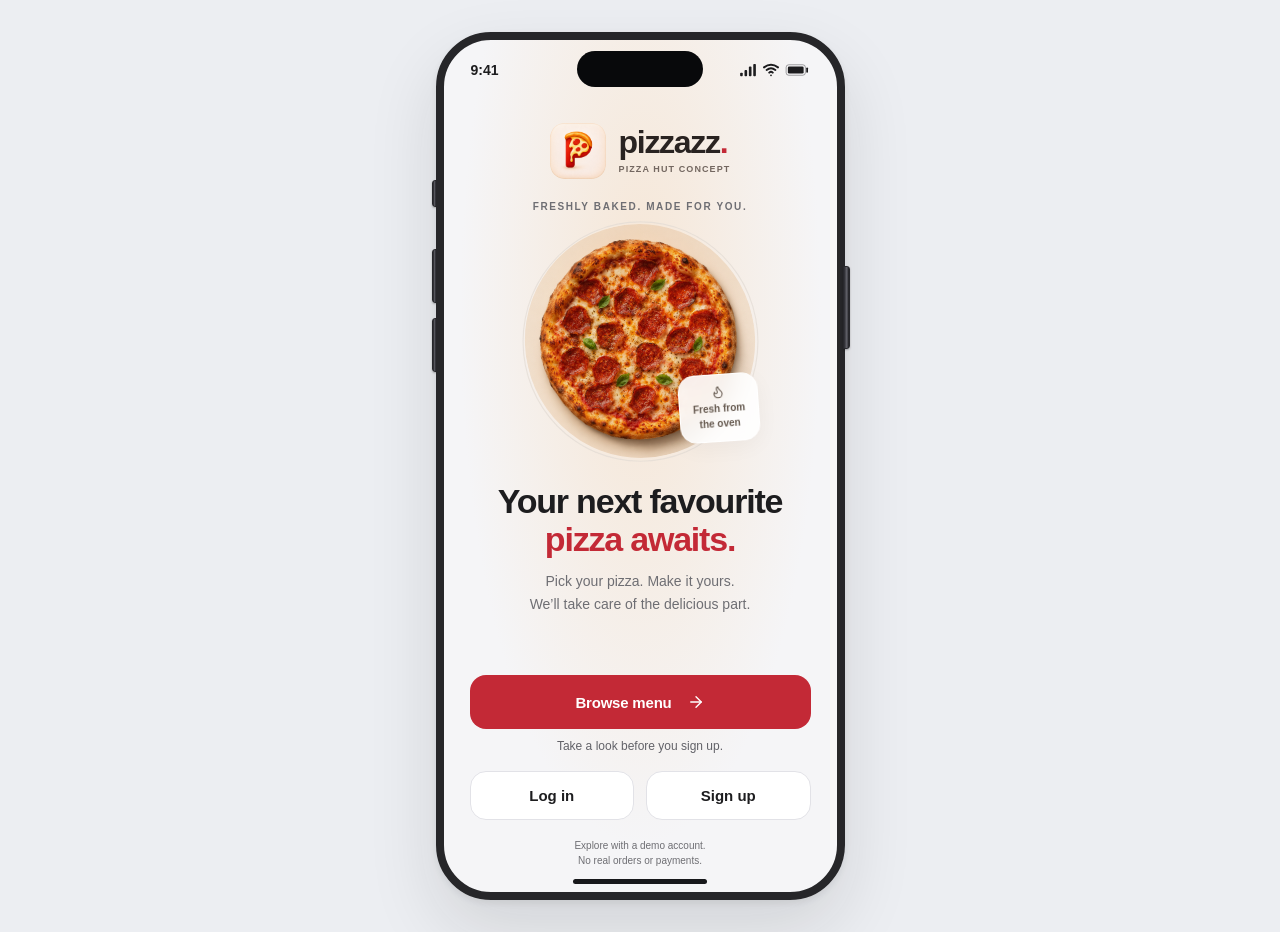
==== commit ee2a01b8: "push" ====
--- a/index.html
+++ b/index.html
@@ -5,8 +5,8 @@
 <title>Pizzazz — Pizza Hut App Prototype</title>
 <meta name="theme-color" content="#BD242D"/>
 <meta name="description" content="Pizzazz: a Pizza Hut-inspired mobile ordering prototype."/>
-<link rel="icon" type="image/png" href="assets/pizzazz-logo.png"/>
-<link rel="apple-touch-icon" href="assets/pizzazz-logo.png"/>
+<link rel="icon" type="image/png" href="assets/pizzazz-logo-refined.png"/>
+<link rel="apple-touch-icon" href="assets/pizzazz-logo-refined.png"/>
 <style>
 :root{--red:#D62828;--red2:#F04438;--ink:#20242C;--muted:#717782;--soft:#F5F6F8;--line:#E8EAF0;--white:#fff;--gold:#FFB633;--radius:20px;--shadow:0 18px 50px rgba(16,20,30,.09)}*{box-sizing:border-box}body{margin:0;background:#F0F1F5;font-family:Inter,ui-sans-serif,system-ui,-apple-system,'Segoe UI',sans-serif;color:var(--ink)}button,input,select{font:inherit}button{cursor:pointer}button:disabled{cursor:not-allowed;opacity:.4}.shell{min-height:100vh;display:grid;grid-template-columns:260px minmax(350px,480px) 300px;justify-content:center;align-items:start;gap:28px;padding:32px 24px}.side{position:sticky;top:32px;padding:24px 22px;border:1px solid #E6E8ED;background:#fff;border-radius:24px;box-shadow:var(--shadow)}.side h1{font-size:24px;letter-spacing:-.9px;margin:4px 0 14px}.side p{font-size:14px;color:var(--muted);line-height:1.6}.side ul{padding-left:18px;color:#555c66;font-size:13px;line-height:2.1}.side .pill{font-weight:750;color:var(--red);background:#FFF0EE;padding:7px 11px;border-radius:99px;font-size:11px;letter-spacing:.06em;display:inline-block}.side a{color:var(--red);font-weight:700}.device{background:white;min-height:790px;width:100%;max-width:480px;border:8px solid #24272d;border-radius:42px;box-shadow:0 24px 75px #23263523;position:relative;overflow:hidden}.topbar{height:34px;display:flex;align-items:center;justify-content:space-between;padding:4px 26px 0;font-size:12px;font-weight:750;background:white;position:sticky;top:0;z-index:10}.signal{font-size:13px;letter-spacing:1px}.app{height:calc(100vh - 98px);min-height:710px;max-height:840px;overflow-y:auto;scrollbar-width:none;padding-bottom:100px}.app::-webkit-scrollbar{display:none}.header{display:flex;align-items:center;justify-content:space-between;padding:20px 22px 13px}.brand{font-size:26px;letter-spacing:-1.4px;font-weight:900}.brand span{color:var(--red)}.brandmark{width:34px;height:34px;display:inline-flex;align-items:center;justify-content:center;background:#FFE8E5;border-radius:11px;font-size:21px;margin-right:6px}.hdr-actions{display:flex;gap:9px}.iconbtn{background:var(--soft);border:0;border-radius:13px;min-width:40px;height:40px;display:grid;place-items:center;font-size:19px;position:relative}.counter{position:absolute;right:-4px;top:-5px;color:#fff;background:var(--red);border-radius:99px;font-size:10px;min-width:18px;height:18px;display:grid;place-items:center;font-weight:800}.content{padding:0 22px}.greeting{color:var(--muted);font-size:13px;font-weight:650;margin:0 0 5px}.h2{font-size:25px;letter-spacing:-.9px;line-height:1.17;font-weight:850;margin:0 0 17px}.mode-row{display:flex;gap:8px;margin-bottom:20px}.mode{border:1px solid var(--line);background:white;flex:1;padding:12px 4px;border-radius:15px;font-size:13px;font-weight:750}.mode.active{background:#FFF1EF;border-color:#F4B3AD;color:#B92323}.search{height:48px;background:#F5F6F8;border:1px solid #F0F0F2;border-radius:15px;padding:0 15px;display:flex;align-items:center;gap:10px;margin-bottom:20px}.search input{width:100%;border:0;background:transparent;outline:none;color:#252a30;font-size:14px}.section-title{display:flex;justify-content:space-between;align-items:center;margin:19px 0 14px;font-weight:850;font-size:18px;letter-spacing:-.5px}.linkbtn{border:0;background:transparent;color:var(--red);font-size:12px;font-weight:800;padding:5px}.category-grid{display:grid;grid-template-columns:repeat(4,1fr);gap:8px}.category{border:1px solid var(--line);background:#fff;padding:12px 0 11px;border-radius:17px;display:grid;gap:6px;justify-items:center;font-size:11px;font-weight:750}.category .emoji{font-size:25px}.category.active{background:#FFF0EE;border-color:#FFD0CA;color:#BA2222}.hero{background:linear-gradient(112deg,#B71920,#E64437);color:#fff;border-radius:21px;display:flex;justify-content:space-between;overflow:hidden;min-height:135px;padding:20px;margin:20px 0}.hero h3{font-size:21px;line-height:1.07;letter-spacing:-.6px;margin:0 0 9px}.hero p{font-size:11px;color:#FFE5E2;max-width:175px}.hero .pizza-large{font-size:91px;align-self:center;filter:drop-shadow(0 11px 10px #8c111b55)}.mini{font-size:11px;font-weight:800;letter-spacing:.04em}.item-list{display:grid;gap:10px}.food-card{display:flex;align-items:center;gap:12px;padding:12px;border:1px solid #EAEBED;border-radius:18px;background:white}.food-art{width:90px;height:89px;flex:none;display:grid;place-items:center;background:#FFF5EA;border-radius:15px;font-size:60px;overflow:hidden}.food-desc{flex:1;min-width:0}.food-desc h4{margin:0 0 4px;font-size:14px}.food-desc p{margin:0;color:var(--muted);font-size:11px;line-height:1.4}.food-desc strong{font-size:14px;display:block;margin-top:7px}.smalladd{background:var(--red);color:white;border:0;border-radius:11px;width:34px;height:34px;font-size:22px;font-weight:500}.bottom-nav{position:absolute;bottom:0;left:0;right:0;background:white;border-top:1px solid #E9EAEE;display:grid;grid-template-columns:repeat(4,1fr);height:76px;padding:9px 9px 18px;z-index:12}.navbtn{background:none;border:0;color:#9298A2;display:grid;justify-items:center;align-content:start;gap:4px;font-size:10px;font-weight:800}.navbtn b{font-size:23px;line-height:24px;font-weight:500}.navbtn.active{color:var(--red)}.subhead{display:flex;align-items:center;gap:13px;padding:15px 22px 20px;font-size:19px;font-weight:850}.back{border:0;background:#F6F6F8;border-radius:12px;width:38px;height:38px;font-size:21px}.chip{padding:7px 10px;background:#FFF2EA;border-radius:9px;color:#945128;font-size:11px;font-weight:800;display:inline-block}.product-hero{height:220px;border-radius:23px;background:radial-gradient(circle,#FFF2DB 0%,#FBE6CC 60%,#FAEEE1 100%);display:grid;place-items:center;position:relative;overflow:hidden}.product-hero .food-big{font-size:155px;filter:drop-shadow(0 15px 9px #A85D2824)}.product-hero .sparkle{position:absolute;top:17px;left:20px;color:#E79758;font-weight:900}.product-title{font-size:24px;letter-spacing:-.8px;font-weight:900;margin:19px 0 7px}.price{font-size:21px;font-weight:900;color:var(--red)}.muted{color:var(--muted)}.para{font-size:13px;line-height:1.6;color:var(--muted)}.progress{display:grid;grid-template-columns:repeat(4,1fr);margin:3px 0 22px;position:relative}.step{display:grid;justify-items:center;gap:6px;font-size:10px;color:#969BA5;font-weight:750;position:relative}.step i{font-style:normal;border:2px solid #E4E5EA;border-radius:50%;width:26px;height:26px;display:grid;place-items:center;background:white;color:#9AA0A9;z-index:2}.step.done i{background:var(--red);border-color:var(--red);color:white}.step.active i{background:#231F20;color:white;border-color:#231F20}.step.active{color:#23252A}.progress::before{content:'';position:absolute;left:12%;right:12%;height:2px;top:13px;background:#E8E9EC}.sizes{display:grid;grid-template-columns:repeat(3,1fr);gap:9px}.sizeopt{border:1px solid #E3E4EA;border-radius:16px;background:white;text-align:center;padding:14px 6px}.sizeopt strong{display:block;font-size:24px}.sizeopt span{font-size:11px;color:#858B96}.sizeopt b{display:block;margin-top:7px;font-size:11px}.sizeopt.active{border:2px solid var(--red);background:#FFF2F0;padding:13px 5px}.preview-pizza{background:#FFF8ED;border-radius:50%;width:210px;height:210px;display:grid;place-items:center;margin:0 auto 20px;position:relative;box-shadow:inset 0 0 0 8px #F4DEBC}.pizza-svg{width:95%;height:95%}.toppings-grid{display:grid;grid-template-columns:repeat(2,1fr);gap:9px}.topopt{border:1px solid var(--line);background:#fff;border-radius:15px;padding:12px;display:flex;align-items:center;gap:9px;text-align:left;position:relative}.topopt.active{background:#FFF3F1;border-color:#F4B8B2}.topopt .te{font-size:25px}.topopt .txt{font-size:12px;font-weight:800;flex:1}.topopt small{display:block;color:var(--muted);font-weight:500;font-size:11px;margin-top:2px}.tick{position:absolute;right:8px;top:7px;font-size:12px;color:var(--red);font-weight:900}.sticky-actions{position:sticky;bottom:0;background:#fff;box-shadow:0 -9px 20px #ffffffeb;border-top:1px solid #F0F0F2;padding:15px 22px 20px;margin-top:22px;z-index:8;display:flex;gap:9px}.primary{background:var(--red);color:#fff;border:0;border-radius:15px;padding:14px 16px;font-weight:850;font-size:14px;flex:1}.primary:active{transform:scale(.99)}.secondary{background:#F5F5F7;border:0;border-radius:15px;padding:14px 17px;font-weight:800}.outline{border:1px solid #D6D8DF;background:white;border-radius:14px;padding:13px 15px;font-weight:800}.summary{border:1px solid var(--line);border-radius:17px;padding:16px;background:white}.sumrow{display:flex;justify-content:space-between;gap:12px;font-size:13px;padding:7px 0}.sumrow span{color:#6F7682}.sumrow.total{border-top:1px solid #ECEEF0;margin-top:9px;padding-top:14px;font-weight:900;font-size:17px}.sumrow.total span{color:var(--ink)}.line{border:0;border-top:1px solid #ECEEF1;margin:17px 0}.cart-item{display:flex;gap:12px;align-items:start}.cart-img{width:80px;height:82px;background:#FFF3DF;border-radius:14px;display:grid;place-items:center;font-size:52px;flex:none}.qty{display:flex;gap:12px;align-items:center;margin-top:11px}.qty button{border:1px solid var(--line);background:white;border-radius:9px;width:29px;height:29px;font-weight:900;font-size:18px}.empty{text-align:center;padding:80px 10px 30px}.empty .illus{font-size:75px}.field{margin:15px 0}.field label{display:block;font-size:12px;font-weight:800;margin-bottom:8px}.field input,.field select{width:100%;padding:14px 13px;border:1px solid #DCE0E6;background:#fff;border-radius:12px;outline:none;font-size:13px}.field input:focus,.field select:focus{border-color:#DD5953}.payment-row{display:flex;align-items:center;gap:10px;border:1px solid var(--line);border-radius:13px;padding:13px;margin:8px 0;font-size:13px;font-weight:700;cursor:pointer}.payment-row.active{border-color:#E67B76;background:#FFF6F5}.payment-row input{accent-color:var(--red)}.confirm-icon{width:92px;height:92px;border-radius:50%;background:#E9F8EE;color:#259C59;font-size:54px;font-weight:900;display:grid;place-items:center;margin:28px auto 16px}.tracking-list{position:relative;margin:19px 8px}.tracking-item{display:flex;gap:14px;position:relative;min-height:77px}.tracking-item:not(:last-child):before{content:'';position:absolute;left:15px;top:31px;height:48px;width:2px;background:#E0E2E7}.track-dot{width:32px;height:32px;border-radius:50%;background:#EEEFF1;display:grid;place-items:center;font-size:15px;flex:none;z-index:1;color:#9BA0A8}.tracking-item.done .track-dot{background:#DFF4E5;color:#208F4F}.tracking-item.current .track-dot{background:var(--red);color:white;box-shadow:0 0 0 5px #FFE6E3}.tracking-item strong{font-size:13px}.tracking-item p{font-size:11px;color:var(--muted);margin:5px 0}.tracking-item.current strong{color:var(--red)}.tracking-card{background:#FFF5F3;padding:16px;border-radius:17px;display:flex;align-items:center;gap:10px}.tracking-card b{font-size:25px}.tracking-card span{font-size:12px;color:var(--muted)}.toast{position:absolute;bottom:89px;left:22px;right:22px;border-radius:15px;background:#23262C;color:#fff;padding:15px;z-index:30;box-shadow:0 15px 30px #0003;font-size:13px;font-weight:750;text-align:center;animation:slide .2s}.modal-back{position:absolute;inset:34px 0 0;background:#13182075;display:grid;place-items:center;z-index:50;padding:24px}.modal{background:white;border-radius:24px;width:100%;padding:24px;text-align:center;box-shadow:0 18px 40px #0002}.modal h3{margin:7px 0}.modal p{color:var(--muted);line-height:1.6;font-size:13px}.reward-box{background:linear-gradient(130deg,#26252A,#514049);color:white;border-radius:22px;padding:23px;margin-bottom:20px}.reward-box .big{font-size:45px;font-weight:900;letter-spacing:-1.8px}.reward-box small{color:#D4CED1}.game-grid{display:grid;grid-template-columns:repeat(3,1fr);gap:10px;margin-top:17px}.gamebtn{background:#FFF7ED;border:1px solid #E8D5BD;border-radius:17px;height:85px;font-size:42px}.gamebtn.revealed{background:#FFF0EF}.banner-note{font-size:11px;padding:12px 14px;border-radius:12px;background:#F7F7F9;color:#616A75;line-height:1.6;margin:13px 0}.history{display:grid;gap:10px}.history button{display:flex;justify-content:space-between;align-items:center;border:1px solid var(--line);background:#fff;border-radius:14px;padding:15px;text-align:left}.history strong{font-size:13px}.history small{display:block;margin-top:5px;color:var(--muted)}.tag{font-size:10px;font-weight:850;color:#A36A06;background:#FFF4DC;padding:6px 8px;border-radius:8px}.pill-badge{background:#FFE6E3;color:var(--red);padding:6px 9px;font-size:11px;font-weight:850;border-radius:8px}.brand-colored{font-size:21px;font-weight:900;color:var(--red)}@keyframes slide{from{transform:translateY(10px);opacity:0}to{transform:translateY(0);opacity:1}}@media(max-width:1120px){.shell{grid-template-columns:minmax(360px,480px) 260px}.side:first-child{display:none}}@media(max-width:790px){body{background:#fff}.shell{display:block;padding:0}.side{display:none}.device{border:0;box-shadow:none;border-radius:0;min-height:100vh;max-width:none}.topbar{height:30px}.app{height:calc(100dvh - 30px);max-height:none;min-height:0}.bottom-nav{padding-bottom:max(12px,env(safe-area-inset-bottom));height:calc(65px + env(safe-area-inset-bottom))}.sticky-actions{bottom:0}.toast{bottom:83px}}
 /* Portrait iPhone-style preview: 393 x 852 CSS pixels inside an 8px bezel. */
@@ -80,7 +80,7 @@
 <script>
 (()=>{'use strict';
 const $=s=>document.querySelector(s);const fmt=n=>'RM '+Number(n).toFixed(2);
-const PIZZAS=[{id:'margherita',name:'Margherita',pizzaGroup:'Vegetarian',description:'Classic tomato, fresh mozzarella & basil',price:12.99,emoji:'🍕',category:'Pizza'},{id:'pepperoni',name:'Pepperoni',pizzaGroup:'Beef',description:'Signature cheesy pizza with beef pepperoni',price:15.99,emoji:'🍕',category:'Pizza'},{id:'veggie',name:'Veggie Supreme',pizzaGroup:'Vegetarian',description:'Peppers, mushrooms, onions & olives',price:14.99,emoji:'🍕',category:'Pizza'},{id:'bbq',name:'BBQ Chicken',pizzaGroup:'Chicken',description:'BBQ chicken, onions & smoky sauce',price:17.99,emoji:'🍕',category:'Pizza'},{id:'pasta',name:'Creamy Pasta',description:'Creamy sauce with herbs',price:11.90,emoji:'🍝',category:'Pasta'},{id:'wings',name:'Chicken Wings',description:'Six golden wings',price:12.50,emoji:'🍗',category:'Sides'},{id:'fries',name:'French Fries',description:'Crispy salted fries',price:5.90,emoji:'🍟',category:'Sides'},{id:'cola',name:'Iced Cola',description:'Refreshing cold drink',price:4.50,emoji:'🥤',category:'Drinks'},{"id":"bolognese","name":"Spaghetti Bolognese","description":"Spaghetti in rich beef & tomato sauce","price":14.9,"emoji":"🍝","category":"Pasta"},{"id":"alfredo","name":"Chicken Alfredo","description":"Fettuccine, grilled chicken & creamy sauce","price":16.9,"emoji":"🍝","category":"Pasta"},{"id":"arrabbiata","name":"Spicy Arrabbiata","description":"Penne with tomato, garlic & a chilli kick","price":12.9,"emoji":"🍝","category":"Pasta"},{"id":"lemon-tea","name":"Lemon Iced Tea","description":"Chilled black tea with a zesty lemon slice","price":5.9,"emoji":"🥤","category":"Drinks"},{"id":"orange-juice","name":"Orange Juice","description":"Bright, citrusy orange juice served cold","price":6.9,"emoji":"🥤","category":"Drinks"},{"id":"sparkling-water","name":"Sparkling Water","description":"Crisp sparkling water with ice & lime","price":4.9,"emoji":"🥤","category":"Drinks"},{"id":"garlic-bread","name":"Garlic Bread","description":"Four toasted slices with garlic butter & parsley","price":6.9,"emoji":"🍟","category":"Sides"},{"id":"mozzarella-sticks","name":"Mozzarella Sticks","description":"Five crispy cheese sticks with marinara dip","price":9.9,"emoji":"🍟","category":"Sides"},{"id":"potato-wedges","name":"Potato Wedges","description":"Golden skin-on wedges with savoury seasoning","price":7.9,"emoji":"🍟","category":"Sides"},{"id":"mushroom-soup","name":"Mushroom Soup","description":"Creamy mushroom soup finished with parsley","price":6.5,"emoji":"🍟","category":"Sides"},{"id":"chicken-tenders","name":"Chicken Tenders","description":"Five crispy chicken strips with a creamy dip","price":13.9,"category":"Chicken","emoji":""},{"id":"bbq-wings","name":"BBQ Chicken Wings","description":"Six wings coated in smoky barbecue sauce","price":14.9,"category":"Chicken","emoji":""},{"id":"popcorn-chicken","name":"Popcorn Chicken","description":"Golden bite-size chicken, made for sharing","price":9.9,"category":"Chicken","emoji":""},{"id":"brownie","name":"Chocolate Brownie","description":"Two rich, fudgy chocolate brownie squares","price":7.9,"category":"Desserts","emoji":""},{"id":"cheesecake","name":"Vanilla Cheesecake","description":"Creamy vanilla cheesecake with a biscuit base","price":9.9,"category":"Desserts","emoji":""},{"id":"cookies","name":"Chocolate Chip Cookies","description":"Three golden cookies with chocolate chunks","price":6.9,"category":"Desserts","emoji":""},{"id":"chicken-aloha","name":"Chicken Aloha","description":"Roasted chicken, pineapple, mozzarella & tomato sauce","price":17.9,"pizzaGroup":"Chicken","category":"Pizza","emoji":""},{"id":"spicy-chicken","name":"Spicy Chicken","description":"Roasted chicken, red chilli, capsicum & mozzarella","price":18.9,"pizzaGroup":"Chicken","category":"Pizza","emoji":""},{"id":"beef-supreme","name":"Beef Supreme","description":"Beef crumbles, mushrooms, capsicum, onions & mozzarella","price":18.9,"pizzaGroup":"Beef","category":"Pizza","emoji":""},{"id":"meat-lovers","name":"Beef Meat Lovers","description":"Beef pepperoni, beef sausage, beef crumbles & mozzarella","price":19.9,"pizzaGroup":"Beef","category":"Pizza","emoji":""}];
+const PIZZAS=[{id:'margherita',name:'Margherita',pizzaGroup:'Vegetarian',description:'Classic tomato, fresh mozzarella & basil',price:12.99,emoji:'🍕',category:'Pizza'},{id:'pepperoni',name:'Pepperoni',pizzaGroup:'Beef',description:'Signature cheesy pizza with beef pepperoni',price:15.99,emoji:'🍕',category:'Pizza'},{id:'veggie',name:'Veggie Supreme',pizzaGroup:'Vegetarian',description:'Peppers, mushrooms, onions & olives',price:14.99,emoji:'🍕',category:'Pizza'},{id:'bbq',name:'BBQ Chicken',pizzaGroup:'Chicken',description:'BBQ chicken, onions & smoky sauce',price:17.99,emoji:'🍕',category:'Pizza'},{id:'pasta',name:'Creamy Pasta',description:'Creamy sauce with herbs',price:11.90,emoji:'🍝',category:'Pasta'},{id:'wings',name:'Chicken Wings',description:'Six golden wings',price:12.50,emoji:'🍗',category:'Chicken'},{id:'fries',name:'French Fries',description:'Crispy salted fries',price:5.90,emoji:'🍟',category:'Sides'},{id:'cola',name:'Iced Cola',description:'Refreshing cold drink',price:4.50,emoji:'🥤',category:'Drinks'},{"id":"bolognese","name":"Spaghetti Bolognese","description":"Spaghetti in rich beef & tomato sauce","price":14.9,"emoji":"🍝","category":"Pasta"},{"id":"alfredo","name":"Chicken Alfredo","description":"Fettuccine, grilled chicken & creamy sauce","price":16.9,"emoji":"🍝","category":"Pasta"},{"id":"arrabbiata","name":"Spicy Arrabbiata","description":"Penne with tomato, garlic & a chilli kick","price":12.9,"emoji":"🍝","category":"Pasta"},{"id":"lemon-tea","name":"Lemon Iced Tea","description":"Chilled black tea with a zesty lemon slice","price":5.9,"emoji":"🥤","category":"Drinks"},{"id":"orange-juice","name":"Orange Juice","description":"Bright, citrusy orange juice served cold","price":6.9,"emoji":"🥤","category":"Drinks"},{"id":"sparkling-water","name":"Sparkling Water","description":"Crisp sparkling water with ice & lime","price":4.9,"emoji":"🥤","category":"Drinks"},{"id":"garlic-bread","name":"Garlic Bread","description":"Four toasted slices with garlic butter & parsley","price":6.9,"emoji":"🍟","category":"Sides"},{"id":"mozzarella-sticks","name":"Mozzarella Sticks","description":"Five crispy cheese sticks with marinara dip","price":9.9,"emoji":"🍟","category":"Sides"},{"id":"potato-wedges","name":"Potato Wedges","description":"Golden skin-on wedges with savoury seasoning","price":7.9,"emoji":"🍟","category":"Sides"},{"id":"mushroom-soup","name":"Mushroom Soup","description":"Creamy mushroom soup finished with parsley","price":6.5,"emoji":"🍟","category":"Sides"},{"id":"chicken-tenders","name":"Chicken Tenders","description":"Five crispy chicken strips with a creamy dip","price":13.9,"category":"Chicken","emoji":""},{"id":"bbq-wings","name":"BBQ Chicken Wings","description":"Six wings coated in smoky barbecue sauce","price":14.9,"category":"Chicken","emoji":""},{"id":"popcorn-chicken","name":"Popcorn Chicken","description":"Golden bite-size chicken, made for sharing","price":9.9,"category":"Chicken","emoji":""},{"id":"brownie","name":"Chocolate Brownie","description":"Two rich, fudgy chocolate brownie squares","price":7.9,"category":"Desserts","emoji":""},{"id":"cheesecake","name":"Vanilla Cheesecake","description":"Creamy vanilla cheesecake with a biscuit base","price":9.9,"category":"Desserts","emoji":""},{"id":"cookies","name":"Chocolate Chip Cookies","description":"Three golden cookies with chocolate chunks","price":6.9,"category":"Desserts","emoji":""},{"id":"chicken-aloha","name":"Chicken Aloha","description":"Roasted chicken, pineapple, mozzarella & tomato sauce","price":17.9,"pizzaGroup":"Chicken","category":"Pizza","emoji":""},{"id":"spicy-chicken","name":"Spicy Chicken","description":"Roasted chicken, red chilli, capsicum & mozzarella","price":18.9,"pizzaGroup":"Chicken","category":"Pizza","emoji":""},{"id":"beef-supreme","name":"Beef Supreme","description":"Beef crumbles, mushrooms, capsicum, onions & mozzarella","price":18.9,"pizzaGroup":"Beef","category":"Pizza","emoji":""},{"id":"meat-lovers","name":"Beef Meat Lovers","description":"Beef pepperoni, beef sausage, beef crumbles & mozzarella","price":19.9,"pizzaGroup":"Beef","category":"Pizza","emoji":""}];
 const CATEGORIES=[{name:'Pizza',icon:'pizza'},{name:'Pasta',icon:'utensils'},{name:'Sides',icon:'chef-hat'},{name:'Drinks',icon:'cup-soda'},{name:'Chicken',icon:'drumstick'},{name:'Desserts',icon:'cookie'}];
 const TOPPINGS=[{id:'pepperoni',name:'Pepperoni',emoji:'🍕',price:2},{id:'mushrooms',name:'Mushrooms',emoji:'🍄',price:1.5},{id:'onions',name:'Onions',emoji:'🧅',price:1},{id:'cheese',name:'Extra Cheese',emoji:'🧀',price:2.5},{id:'peppers',name:'Capsicum',emoji:'🫑',price:1.5},{id:'olives',name:'Olives',emoji:'🫒',price:1.5}];
 const SIZES=[{id:'S',diameter:'8”',extra:0},{id:'M',diameter:'10”',extra:3},{id:'L',diameter:'12”',extra:6}];
@@ -147,7 +147,8 @@
 const paymentProviderKey=()=>state.payment==='Card (demo)'?'cardProvider':state.payment==='E-Wallet (demo)'?'walletProvider':null;
 function paymentProviderOptions(){const key=paymentProviderKey();if(!key)return '';return '<fieldset class="provider-options"><legend>'+(key==='cardProvider'?'Choose your card':'Choose your e-wallet')+'</legend><div class="provider-grid">'+PAYMENT_PROVIDERS[key].map(p=>'<label class="provider-option '+(state[key]===p.id?'selected':'')+'"><input type="radio" name="payment-provider" value="'+p.id+'" '+(state[key]===p.id?'checked':'')+'/><img src="assets/payments/'+p.logo+'.svg" alt="" width="70" height="44"/><span>'+esc(p.name)+'</span></label>').join('')+'</div></fieldset>'}
 function paymentDescription(){const key=paymentProviderKey();return key?PAYMENT_PROVIDERS[key].find(p=>p.id===state[key]).name+' (demo)':state.payment}
-const defaultState={theme:'light',view:'login',tab:'Home',category:'Pizza',categoriesExpanded:false,query:'',mode:'Delivery',selectedId:'margherita',builderStep:0,size:'M',toppings:[],drafts:{},cart:[],address:'123 Jalan Merdeka, Kuala Lumpur',pickupOutlet:PICKUP_OUTLETS[0],dineInOutlet:'',payment:'Card (demo)',cardProvider:'visa',walletProvider:'touchngo',order:null,orders:[],points:120,gamePlays:0,gameRevealed:[],gameWin:1,vouchers:[],appliedVoucher:null,voucherReturn:'checkout',rewardsReturn:null,builderOrigin:'product',editingCart:null};
+const VOUCHER_DURATION=30*24*60*60*1000;
+const defaultState={theme:'light',view:'login',tab:'Home',category:'Pizza',categoriesExpanded:false,query:'',mode:'Delivery',selectedId:'margherita',builderStep:0,builderQty:1,toppingsExpanded:false,size:'M',toppings:[],drafts:{},cart:[],address:'123 Jalan Merdeka, Kuala Lumpur',pickupOutlet:PICKUP_OUTLETS[0],dineInOutlet:'',payment:'Card (demo)',cardProvider:'visa',walletProvider:'touchngo',order:null,orders:[],points:120,gamePlays:0,gameRevealed:[],gameWin:1,vouchers:[],appliedVoucher:null,voucherReturn:'checkout',rewardsReturn:null,builderOrigin:'product',editingCart:null};
 const freshState=()=>JSON.parse(JSON.stringify(defaultState));
 const validToppings=value=>Array.isArray(value)?[...new Set(value.filter(id=>TOPPINGS.some(t=>t.id===id)))].slice(0,5):[];
 function normalizeState(raw){
@@ -172,23 +173,26 @@
   s.categoriesExpanded=s.categoriesExpanded===true;
   if(!PIZZAS.some(p=>p.id===s.selectedId))s.selectedId='margherita';
   if(!SIZES.some(z=>z.id===s.size))s.size='M';s.toppings=validToppings(s.toppings);
-  s.builderStep=Number.isInteger(s.builderStep)?Math.max(0,Math.min(3,s.builderStep)):0;
+  s.toppingsExpanded=s.toppingsExpanded===true||(Number.isInteger(s.builderStep)&&s.builderStep>0);s.builderStep=0;
   const drafts={};for(const p of PIZZAS.filter(p=>p.category==='Pizza')){const d=s.drafts?.[p.id];if(d&&typeof d==='object')drafts[p.id]={size:SIZES.some(z=>z.id===d.size)?d.size:'M',toppings:validToppings(d.toppings)}}s.drafts=drafts;
   if(raw&&s.view==='builder'&&!s.editingCart&&!s.drafts[s.selectedId])s.drafts[s.selectedId]={size:s.size,toppings:[...s.toppings]};
   s.points=Number.isFinite(s.points)?Math.max(0,Math.floor(s.points)):120;
   s.gamePlays=Number.isInteger(s.gamePlays)?Math.max(0,s.gamePlays):0;s.gameRevealed=Array.isArray(s.gameRevealed)?s.gameRevealed.filter(i=>[0,1,2].includes(i)).slice(0,1):[];
   if(![0,1,2].includes(s.gameWin))s.gameWin=1;
-  s.vouchers=Array.isArray(s.vouchers)&&s.vouchers.some(v=>v?.id==='free-side')?[{id:'free-side'}]:[];
-  s.appliedVoucher=s.appliedVoucher==='free-side'&&s.vouchers.length?'free-side':null;
-  if(!['login','signin','signup','home','product','builder','cart','checkout','confirmation','tracking','rider','orders','rewards','profile','settings','vouchers'].includes(s.view))s.view='home';
+  const savedVoucher=Array.isArray(s.vouchers)?s.vouchers.find(v=>v?.id==='free-side'):null;
+  const validDate=n=>Number.isFinite(n)&&n>0&&n<8.64e15;
+  if(savedVoucher){const expiresAt=validDate(savedVoucher.expiresAt)?savedVoucher.expiresAt:Date.now()+VOUCHER_DURATION;s.vouchers=[{id:'free-side',redeemedAt:validDate(savedVoucher.redeemedAt)?savedVoucher.redeemedAt:expiresAt-VOUCHER_DURATION,expiresAt}]}else s.vouchers=[];
+  s.appliedVoucher=s.appliedVoucher==='free-side'&&s.vouchers.some(v=>v.expiresAt>Date.now())?'free-side':null;
+  if(!['login','signin','signup','home','product','builder','cart','checkout','confirmation','tracking','rider','orders','rewards','game','profile','settings','vouchers'].includes(s.view))s.view='home';
   if(s.view==='rider'&&(!s.order||s.order.mode!=='Delivery'||s.order.stage<3))s.view='tracking';
   if(s.view==='confirmation'&&!s.order)s.view='home';
   if(s.view==='builder'&&PIZZAS.find(p=>p.id===s.selectedId).category!=='Pizza')s.view='product';
   if(raw?.view==='home'&&s.view==='home'&&!s.visualRefreshSeen)s.view='login';
   s.voucherReturn=s.voucherReturn==='rewards'?'rewards':'checkout';
-  s.rewardsReturn=s.rewardsReturn==='checkout'&&['rewards','vouchers'].includes(s.view)?'checkout':null;
+  s.rewardsReturn=s.rewardsReturn==='checkout'&&['rewards','game','vouchers'].includes(s.view)?'checkout':null;
   s.builderOrigin=['home','product','cart'].includes(s.builderOrigin)?s.builderOrigin:'product';
   if(s.editingCart){const e=s.editingCart,item=s.cart[e.index];if(s.view==='builder'&&Number.isInteger(e.index)&&e.index>=0&&item?.category==='Pizza'&&e.signature===cartSignature(item)){s.editingCart={index:e.index,signature:e.signature};s.builderOrigin='cart'}else{s.editingCart=null;if(s.view==='builder')s.view='cart'}}
+  s.builderQty=Number.isInteger(raw?.builderQty)?Math.max(1,Math.min(99,raw.builderQty)):(s.editingCart?s.cart[s.editingCart.index].qty:1);
   return s;
 }
 let state;try{state=normalizeState(JSON.parse(localStorage.getItem('pizzazz_demo_v2')||'null'))}catch{state=freshState()}
@@ -200,20 +204,21 @@
 const cartTotal=()=>state.cart.reduce((a,x)=>a+x.price*x.qty,0);const fee=()=>state.mode==='Delivery'&&state.cart.length?4:0;
 const money=n=>Math.round((n+Number.EPSILON)*100)/100;
 const sideDiscount=()=>{const sides=state.cart.filter(x=>x.category==='Sides');return sides.length?Math.min(...sides.map(x=>x.price)):0};
-const discount=()=>state.appliedVoucher==='free-side'&&state.vouchers.length?sideDiscount():0;
+const activeVoucher=()=>state.vouchers.find(v=>v.id==='free-side'&&v.expiresAt>Date.now());
+const expiryLabel=v=>new Date(v.expiresAt).toLocaleString('en-GB',{timeZone:'Asia/Singapore',dateStyle:'medium',timeStyle:'short'})+' SGT';
+const discount=()=>state.appliedVoucher==='free-side'&&activeVoucher()?sideDiscount():0;
 const finalTotal=()=>money(cartTotal()+fee()-discount());
 const fulfillmentKey=()=>state.mode==='Delivery'?'address':state.mode==='Takeaway'?'pickupOutlet':'dineInOutlet';
 const fulfillment=()=>state[fulfillmentKey()];
 const saveDraft=()=>{if(state.editingCart)return;state.drafts[state.selectedId]={size:state.size,toppings:[...state.toppings]}};
 const stagesFor=o=>o.mode==='Delivery'?STAGES:['Order Received','Preparing','Baking',o.mode==='Takeaway'?'Ready for Pickup':'Ready to Serve',o.mode==='Takeaway'?'Collected':'Served'];
-const nav=(view,tab)=>{const keepTracking=['tracking','rider'].includes(state.view)&&['tracking','rider'].includes(view);closeModal();if(view!=='builder')state.editingCart=null;if(!['rewards','vouchers'].includes(view))state.rewardsReturn=null;state.view=view;if(tab)state.tab=tab;if(!keepTracking)trackTimer=Date.now();render();$('#app').scrollTo(0,0);$('#app .subhead .back')?.focus()};
+const nav=(view,tab)=>{const keepTracking=['tracking','rider'].includes(state.view)&&['tracking','rider'].includes(view);closeModal();if(view!=='builder')state.editingCart=null;if(!['rewards','game','vouchers'].includes(view))state.rewardsReturn=null;state.view=view;if(tab)state.tab=tab;if(!keepTracking)trackTimer=Date.now();render();$('#app').scrollTo(0,0);$('#app .subhead .back')?.focus()};
 const hdr=(title)=>`<div class="subhead"><button class="back" data-action="back" aria-label="Back">‹</button><span>${title}</span></div>`;
 function selected(){return PIZZAS.find(p=>p.id===state.selectedId)||PIZZAS[0]}
 const subtotal=()=>priceFor(selected(),state.size,state.toppings);
-function topMarkup(){return `<div class="progress">${['Size','Toppings','Your selections','Review'].map((l,i)=>`<div class="step ${i<state.builderStep?'done':i===state.builderStep?'active':''}"><i>${i<state.builderStep?'✓':i+1}</i><span>${l}</span></div>`).join('')}</div>`}
-function login(){return `<section class="welcome" aria-labelledby="welcome-title"><div class="brand"><img src="assets/pizzazz-logo.png" alt="" width="42" height="42"/><div class="brand-copy"><span class="brand-name">pizzazz<span style="color:var(--red)">.</span></span><small>PIZZA HUT CONCEPT</small></div></div><p class="welcome-kicker">FRESHLY BAKED. MADE FOR YOU.</p><div class="welcome-visual"><img src="assets/pizza-hero.png" alt="Freshly baked pepperoni pizza with golden crust and basil" width="240" height="240" fetchpriority="high"/><span class="welcome-stamp">${icon('flame')}Fresh from<br/>the oven</span></div><h1 id="welcome-title">Your next favourite<br/><span>pizza awaits.</span></h1><p class="welcome-copy">Pick your pizza. Make it yours.<br/>We’ll take care of the delicious part.</p><div class="welcome-actions"><button class="primary" data-action="demo-login">Browse menu ${icon('arrow-right')}</button><p class="welcome-guest-note">Take a look before you sign up.</p><div class="welcome-account-actions"><button class="outline" data-action="show-signin">Log in</button><button class="outline" data-action="show-signup">Sign up</button></div></div><p class="welcome-note">Explore with a demo account.<br/>No real orders or payments.</p></section>`}
-
-function accountForm(register){return `${hdr(register?'Sign up':'Log in')}<div class="content account-page"><div class="account-intro"><img src="assets/pizzazz-logo.png" alt="" width="60" height="60"/><p class="account-eyebrow">YOUR NEXT SLICE STARTS HERE</p><h1>${register?'Join the pizza lovers.':'Welcome back.'}</h1><p>${register?'Your favourites, all in one place.':'Ready for something delicious?'}</p></div><form id="demo-auth-form" novalidate autocomplete="off" aria-describedby="demo-auth-note">${register?'<div class="field"><label for="account-name">Full name</label><input id="account-name" type="text" placeholder="Your name" autocomplete="off"/></div>':''}<div class="field"><label for="account-email">Email address</label><input id="account-email" type="email" inputmode="email" placeholder="you@example.com" autocomplete="off" autocapitalize="none" spellcheck="false"/></div><div class="field"><label for="account-password">Password</label><input id="account-password" type="password" placeholder="Enter any demo password" autocomplete="off"/></div><p class="banner-note" id="demo-auth-note">Just a demo. Any details work, or leave the fields blank. No account is created and your details are not saved.</p><button class="primary full-width account-submit" type="submit">${register?'Register':'Log in'} ${icon('arrow-right')}</button></form><div class="account-switch"><span>${register?'Already have an account?':'New to Pizzazz?'}</span><button class="linkbtn" data-action="${register?'show-signin':'show-signup'}">${register?'Log in':'Sign up'}</button></div><button class="linkbtn account-guest" data-action="demo-login">Continue as guest</button></div>`}
+function login(){return `<section class="welcome" aria-labelledby="welcome-title"><div class="brand"><img src="assets/pizzazz-logo-refined.png" alt="" width="42" height="42"/><div class="brand-copy"><span class="brand-name">pizzazz<span style="color:var(--red)">.</span></span><small>PIZZA HUT CONCEPT</small></div></div><p class="welcome-kicker">FRESHLY BAKED. MADE FOR YOU.</p><div class="welcome-visual"><img src="assets/pizza-hero.png" alt="Freshly baked pepperoni pizza with golden crust and basil" width="240" height="240" fetchpriority="high"/><span class="welcome-stamp">${icon('flame')}Fresh from<br/>the oven</span></div><h1 id="welcome-title">Your next favourite<br/><span>pizza awaits.</span></h1><p class="welcome-copy">Pick your pizza. Make it yours.<br/>We’ll take care of the delicious part.</p><div class="welcome-actions"><button class="primary" data-action="demo-login">Browse menu ${icon('arrow-right')}</button><p class="welcome-guest-note">Take a look before you sign up.</p><div class="welcome-account-actions"><button class="outline" data-action="show-signin">Log in</button><button class="outline" data-action="show-signup">Sign up</button></div></div><p class="welcome-note">Explore with a demo account.<br/>No real orders or payments.</p></section>`}
+
+function accountForm(register){return `${hdr(register?'Sign up':'Log in')}<div class="content account-page"><div class="account-intro"><img src="assets/pizzazz-logo-refined.png" alt="" width="60" height="60"/><p class="account-eyebrow">YOUR NEXT SLICE STARTS HERE</p><h1>${register?'Join the pizza lovers.':'Welcome back.'}</h1><p>${register?'Your favourites, all in one place.':'Ready for something delicious?'}</p></div><form id="demo-auth-form" novalidate autocomplete="off" aria-describedby="demo-auth-note">${register?'<div class="field"><label for="account-name">Full name</label><input id="account-name" type="text" placeholder="Your name" autocomplete="off"/></div>':''}<div class="field"><label for="account-email">Email address</label><input id="account-email" type="email" inputmode="email" placeholder="you@example.com" autocomplete="off" autocapitalize="none" spellcheck="false"/></div><div class="field"><label for="account-password">Password</label><input id="account-password" type="password" placeholder="Enter any demo password" autocomplete="off"/></div><p class="banner-note" id="demo-auth-note">Just a demo. Any details work, or leave the fields blank. No account is created and your details are not saved.</p><button class="primary full-width account-submit" type="submit">${register?'Register':'Log in'} ${icon('arrow-right')}</button></form><div class="account-switch"><span>${register?'Already have an account?':'New to Pizzazz?'}</span><button class="linkbtn" data-action="${register?'show-signin':'show-signup'}">${register?'Log in':'Sign up'}</button></div></div><footer class="account-footer"><button class="linkbtn account-guest" data-action="demo-login">Continue as guest</button></footer>`}
 function signin(){return accountForm(false)}
 function signup(){return accountForm(true)}
 function categoryPromotion(){
@@ -221,7 +226,7 @@
  const promo=promos[state.category];if(!promo)return '';const food=PIZZAS.find(p=>p.id===promo.id);
  return '<section class="hero category-promo"><div><div class="mini">'+state.category.toUpperCase()+' SPOTLIGHT</div><h3>'+esc(food.name)+'</h3><p class="promo-feature"><strong>'+(food.category==='Pizza'?'Small from ':'')+fmt(food.price)+'</strong></p><button class="hero-cta" '+(food.category==='Pizza'?'data-action="featured-builder"':'data-action="product" data-id="'+food.id+'"')+'>'+(food.category==='Pizza'?'Make it yours':'View item')+' '+icon('arrow-right')+'</button></div><div class="promo-art">'+foodArt(food)+'</div></section>';
 }
-function home(){const q=state.query.trim().toLowerCase();const foods=PIZZAS.filter(p=>(p.category===state.category||q)&&(q?`${p.name} ${p.description} ${p.category}`.toLowerCase().includes(q):true));return `<div class="header"><div class="brand"><img src="assets/pizzazz-logo.png" alt="" width="42" height="42"/><div class="brand-copy"><span class="brand-name">pizzazz<span style="color:var(--red)">.</span></span><small>PIZZA HUT CONCEPT</small></div></div><div class="hdr-actions"><button class="iconbtn" data-action="go-cart" aria-label="Cart">🛒${state.cart.reduce((a,x)=>a+x.qty,0)?`<span class="counter">${state.cart.reduce((a,x)=>a+x.qty,0)}</span>`:''}</button></div></div><div class="content"><p class="greeting">HELLO, PIZZA LOVER 👋</p><h2 class="h2 home-title" tabindex="-1">Good food. <em>Great mood.</em></h2><div class="mode-row">${['Delivery','Takeaway','Dine-in'].map(m=>`<button class="mode ${state.mode===m?'active':''}" data-action="mode" data-value="${m}" aria-pressed="${state.mode===m}">${m==='Delivery'?'🛵':m==='Takeaway'?'🛍️':'🍽️'} ${m}</button>`).join('')}</div><label class="search"><span>⌕</span><input id="search" type="search" aria-label="Search food and drinks" placeholder="Search food, drinks and more..." value="${esc(state.query)}" autocomplete="off"/></label><div class="section-title category-heading"><span>Categories</span><button class="category-expand" data-action="toggle-categories" aria-controls="category-list" aria-expanded="${state.categoriesExpanded}" aria-label="${state.categoriesExpanded?'Collapse categories':'Expand all categories'}"><span>${state.categoriesExpanded?'Show less':'Show all'}</span>${icon('chevron-down')}</button></div><p class="category-hint" id="category-hint">${state.categoriesExpanded?'Choose a category below.':'Swipe for more '+icon('arrow-right')}</p><div id="category-list" class="category-grid ${state.categoriesExpanded?'expanded':'scrollable'}" role="group" aria-label="Menu categories" aria-describedby="category-hint">${CATEGORIES.map(({name:c})=>`<button class="category ${!q&&state.category===c?'active':''}" data-action="category" data-value="${c}" aria-pressed="${!q&&state.category===c}"><span class="emoji">${categoryIcon(c)}</span>${c}</button>`).join('')}</div>${!q?categoryPromotion():''}<div class="section-title">${q?'Search results':state.category==='Pizza'?'Fresh from the oven':state.category}${q?'<button class="linkbtn" data-action="clear-search">Clear search</button>':''}</div>${q?'<p class="search-scope">Results across all categories</p>':''}<div class="item-list">${foods.length?foods.map(p=>`<div class="food-card"><button class="food-art food-details" data-action="product" data-id="${p.id}" aria-label="View ${p.name} details">${foodArt(p)}</button><div class="food-desc"><h4><button class="food-name" data-action="product" data-id="${p.id}">${p.name}</button></h4><p>${p.description}</p><strong>${p.category==='Pizza'?'<small>Small from</small>':''}${fmt(p.price)}</strong></div><button class="menu-action" data-action="${p.category==='Pizza'?'menu-customize':'menu-add'}" data-id="${p.id}" aria-label="Add ${p.name}${p.category==='Pizza'?' — choose size':' to cart'}">${icon('plus')} Add</button></div>`).join(''):'<div class="empty"><div class="illus">🔎</div><p>No matching food found.</p></div>'}</div><p class="photo-note">Your favourites, made for every craving.</p><div style="height:22px"></div></div>`}
+function home(){const q=state.query.trim().toLowerCase();const foods=PIZZAS.filter(p=>(p.category===state.category||q)&&(q?`${p.name} ${p.description} ${p.category}`.toLowerCase().includes(q):true));return `<div class="header"><div class="brand"><img src="assets/pizzazz-logo-refined.png" alt="" width="42" height="42"/><div class="brand-copy"><span class="brand-name">pizzazz<span style="color:var(--red)">.</span></span><small>PIZZA HUT CONCEPT</small></div></div><div class="hdr-actions"><button class="iconbtn" data-action="go-cart" aria-label="Cart">🛒${state.cart.reduce((a,x)=>a+x.qty,0)?`<span class="counter">${state.cart.reduce((a,x)=>a+x.qty,0)}</span>`:''}</button></div></div><div class="content"><p class="greeting">HELLO, PIZZA LOVER 👋</p><h2 class="h2 home-title" tabindex="-1">Good food. <em>Great mood.</em></h2><div class="mode-row" style="--mode-index:${['Delivery','Takeaway','Dine-in'].indexOf(state.mode)}">${['Delivery','Takeaway','Dine-in'].map(m=>`<button class="mode ${state.mode===m?'active':''}" data-action="mode" data-value="${m}" aria-pressed="${state.mode===m}">${m==='Delivery'?'🛵':m==='Takeaway'?'🛍️':'🍽️'} ${m}</button>`).join('')}</div><label class="search"><span>⌕</span><input id="search" type="search" aria-label="Search food and drinks" placeholder="Search food, drinks and more..." value="${esc(state.query)}" autocomplete="off"/></label><div class="section-title category-heading"><span>Categories</span><button class="category-expand" data-action="toggle-categories" aria-controls="category-list" aria-expanded="${state.categoriesExpanded}" aria-label="${state.categoriesExpanded?'Collapse categories':'Expand all categories'}"><span>${state.categoriesExpanded?'Show less':'Show all'}</span>${icon('chevron-down')}</button></div><p class="category-hint" id="category-hint">${state.categoriesExpanded?'Choose a category below.':'Swipe for more '+icon('arrow-right')}</p><div id="category-list" class="category-grid ${state.categoriesExpanded?'expanded':'scrollable'}" role="group" aria-label="Menu categories" aria-describedby="category-hint">${CATEGORIES.map(({name:c})=>`<button class="category ${!q&&state.category===c?'active':''}" data-action="category" data-value="${c}" aria-pressed="${!q&&state.category===c}"><span class="emoji">${categoryIcon(c)}</span>${c}</button>`).join('')}</div>${!q?categoryPromotion():''}<div class="section-title">${q?'Search results':state.category==='Pizza'?'Fresh from the oven':state.category}${q?'<button class="linkbtn" data-action="clear-search">Clear search</button>':''}</div>${q?'<p class="search-scope">Results across all categories</p>':''}<div class="item-list">${foods.length?foods.map(p=>`<div class="food-card"><button class="food-art food-details" data-action="product" data-id="${p.id}" aria-label="View ${p.name} details">${foodArt(p)}</button><div class="food-desc"><h4><button class="food-name" data-action="product" data-id="${p.id}">${p.name}</button></h4><p>${p.description}</p><strong>${p.category==='Pizza'?'<small>Small from</small>':''}${fmt(p.price)}</strong></div><button class="menu-action" data-action="${p.category==='Pizza'?'menu-customize':'menu-add'}" data-id="${p.id}" aria-label="Add ${p.name}${p.category==='Pizza'?' — choose size':' to cart'}">${icon('plus')} Add</button></div>`).join(''):'<div class="empty"><div class="illus">🔎</div><p>No matching food found.</p></div>'}</div><p class="photo-note">Your favourites, made for every craving.</p><div style="height:22px"></div></div>`}
 function product(){const p=selected();return `${hdr(p.name)}<div class="content"><div class="product-hero"><span class="sparkle">✦ FRESHLY MADE</span><div class="food-big">${foodArt(p)}</div></div><h2 class="product-title">${p.name}</h2><span class="price">${p.category==='Pizza'?'<small>Small from </small>':''}${fmt(p.price)}</span><p class="para">${p.description}. Made fresh for every order.</p><span class="chip">${p.category==='Pizza'?'Choose a size · toppings optional':'Ready to order'}</span></div><div class="sticky-actions"><button class="secondary" data-action="back">Back</button><button class="primary" data-action="${p.category==='Pizza'?'start-builder':'quick-add'}">${p.category==='Pizza'?'+ Add':'Add to Cart →'}</button></div>`}
 function pizzaVarietyPicker(){return `<div class="field pizza-variety-field"><label for="pizza-variety">Choose your pizza</label><div class="outlet-select"><select id="pizza-variety" aria-describedby="pizza-variety-hint">${['Chicken','Beef','Vegetarian'].map(group=>`<optgroup label="${group}">${PIZZAS.filter(p=>p.category==='Pizza'&&p.pizzaGroup===group).map(p=>`<option value="${p.id}" ${state.selectedId===p.id?'selected':''}>${p.name} - Small from ${fmt(p.price)}</option>`).join('')}</optgroup>`).join('')}</select>${icon('chevron-down')}</div><p id="pizza-variety-hint">Pick a variety, then choose your size and extra toppings.</p></div>`}
 function changePizzaVariety(id){
@@ -229,8 +234,8 @@
  if(!state.editingCart){saveDraft();const draft=state.drafts[id];state.size=draft?.size||'M';state.toppings=[...(draft?.toppings||[])]}
  state.selectedId=id;saveDraft();render();$('#pizza-variety')?.focus();
 }
-function builder(){const p=selected();const st=state.builderStep;let main='';if(st===0){main=`${pizzaVarietyPicker()}<div class="preview-pizza builder-size-photo">${foodArt(p)}</div><h2 class="section-title">Choose your size</h2><div class="sizes">${SIZES.map(s=>`<button class="sizeopt ${state.size===s.id?'active':''}" data-action="size" data-value="${s.id}" aria-pressed="${state.size===s.id}"><strong>${s.id}</strong><span>${s.diameter}</span><b>${fmt(p.price+s.extra)}</b></button>`).join('')}</div>`}else if(st===1){main=`<div class="preview-pizza" style="width:167px;height:167px">${foodArt(p)}</div><div class="section-title">Extra toppings <span class="muted topping-count">${state.toppings.length}/5 selected</span></div><div class="toppings-grid">${TOPPINGS.map(t=>`<button class="topopt ${state.toppings.includes(t.id)?'active':''}" data-action="topping" data-id="${t.id}" aria-pressed="${state.toppings.includes(t.id)}">${state.toppings.includes(t.id)?'<span class="tick">✓</span>':''}<span class="te">${toppingIcon(t.id)}</span><span class="txt">${t.name}<small>+ ${fmt(t.price)}</small></span></button>`).join('')}</div>`}else if(st===2){main=`<div class="section-title">Your selections</div><div class="preview-pizza" style="width:244px;height:244px">${foodArt(p)}</div><p class="builder-photo-caption">Original recipe pictured. Your extra toppings are listed below.</p><div class="summary"><b>Selected toppings</b><p class="para">${state.toppings.length?state.toppings.map(id=>TOPPINGS.find(t=>t.id===id).name).join(' • '):'Original recipe (no added toppings)'}</p><div class="sumrow"><span>Size</span><b>${state.size} (${SIZES.find(s=>s.id===state.size).diameter})</b></div></div>`}else {main=`<div class="section-title">Customization summary</div><div class="summary"><div style="display:flex;align-items:center;gap:14px"><div class="builder-review-photo">${foodArt(p)}</div><div><b>${p.name} Pizza</b><p class="para" style="margin:6px 0">${state.size} (${SIZES.find(s=>s.id===state.size).diameter})</p></div></div><hr class="line"/><b style="font-size:13px">Selected toppings</b>${state.toppings.length?state.toppings.map(id=>{let t=TOPPINGS.find(x=>x.id===id);return `<div class="sumrow"><span>${t.name}</span><b>${fmt(t.price)}</b></div>`}).join(''):'<p class="para">None added</p>'}<hr class="line"/><div class="sumrow"><span>Base price + size</span><b>${fmt(p.price+SIZES.find(s=>s.id===state.size).extra)}</b></div><div class="sumrow"><span>Extra toppings</span><b>${fmt(state.toppings.reduce((a,id)=>a+TOPPINGS.find(t=>t.id===id).price,0))}</b></div><div class="sumrow total"><span>Total</span><b>${fmt(subtotal())}</b></div></div>`}
-return `<div class="subhead builder-heading"><button class="back" data-action="back" aria-label="${st?'Previous builder step':'Back to '+state.builderOrigin}">${icon('chevron-left')}</button><span>${state.editingCart?'Edit pizza':st?'Customize pizza':'Add pizza'}</span><button class="linkbtn builder-exit" data-action="exit-builder">${state.editingCart?'Cancel edit':'Exit'}</button></div><div class="content builder-content">${st?topMarkup():''}${state.editingCart&&state.cart[state.editingCart.index]?.qty>1?`<p class="banner-note">Changes apply to all ${state.cart[state.editingCart.index].qty} pizzas in this cart item.</p>`:''}${main}${st===0?`<p class="pizza-choice-note">${p.name} · ${state.toppings.length?state.toppings.map(id=>TOPPINGS.find(t=>t.id===id).name).join(', '):'Original recipe · no extra toppings'}</p><button class="outline optional-toppings" data-action="builder-next">Customize toppings <span>Optional ${icon('arrow-right')}</span></button>`:''}<p class="builder-price" role="status"><span>${sizeLabel(state.size)} (${SIZES.find(s=>s.id===state.size).diameter})<small>Per pizza · including extras</small></span><strong>${fmt(subtotal())}</strong></p></div><div class="sticky-actions"><button class="secondary" data-action="builder-prev">Back</button><button class="primary" data-action="${st===0||st===3?'add-custom':'builder-next'}">${st===0||st===3?state.editingCart?'Save changes':`Add to Cart · ${fmt(subtotal())}`:['Choose toppings','Review selections','Review price'][st]}</button></div>`}
+function builder(){const p=selected(),count=state.toppings.length;return `<div class="subhead builder-heading"><button class="back" data-action="back" aria-label="Back to ${state.builderOrigin}">${icon('chevron-left')}</button><span>${state.editingCart?'Edit pizza':'Make it yours'}</span></div><div class="content builder-content">${state.editingCart&&state.builderQty>1?`<p class="banner-note">Changes apply to all ${state.builderQty} pizzas in this cart item.</p>`:''}${pizzaVarietyPicker()}<div class="preview-pizza builder-size-photo">${foodArt(p)}</div><h2 class="section-title size-title">Choose your size</h2><p class="size-hint" id="size-hint">Pizza diameter in inches.</p><div class="sizes" role="group" aria-label="Pizza size" aria-describedby="size-hint">${SIZES.map(s=>`<button class="sizeopt ${state.size===s.id?'active':''}" data-action="size" data-value="${s.id}" aria-pressed="${state.size===s.id}"><strong>${s.id}</strong><span>${s.diameter}</span><b>${fmt(p.price+s.extra)}</b></button>`).join('')}</div><section class="builder-extras" aria-label="Optional extra toppings"><div class="builder-extras-heading"><button class="extras-toggle" data-action="toggle-toppings" aria-expanded="${state.toppingsExpanded}" aria-controls="builder-toppings"><span><strong>Extra toppings</strong><small>${count?count+' selected':'Optional'}</small></span>${icon('chevron-down')}</button>${count?'<button class="linkbtn extras-clear" data-action="clear-toppings">Clear extras</button>':''}</div><p class="extras-summary">${count?state.toppings.map(id=>TOPPINGS.find(t=>t.id===id).name).join(', '):'Original recipe. No extra toppings.'}</p><div id="builder-toppings" class="builder-toppings-panel" ${state.toppingsExpanded?'':'hidden'}><p class="extras-help">Choose up to 5 extras. The photo shows the original recipe.</p><div class="toppings-grid">${TOPPINGS.map(t=>`<button class="topopt ${state.toppings.includes(t.id)?'active':''}" data-action="topping" data-id="${t.id}" aria-pressed="${state.toppings.includes(t.id)}">${state.toppings.includes(t.id)?'<span class="tick">'+icon('check')+'</span>':''}<span class="te">${toppingIcon(t.id)}</span><span class="txt">${t.name}<small>+ ${fmt(t.price)}</small></span></button>`).join('')}</div></div></section></div><div class="sticky-actions builder-footer"><div class="builder-total" role="status"><span>${sizeLabel(state.size)} (${SIZES.find(s=>s.id===state.size).diameter})<small>${fmt(subtotal())} each &middot; ${count?count+' extra topping'+(count===1?'':'s'):'original recipe'}</small></span><strong>${fmt(subtotal()*state.builderQty)}</strong></div><div class="builder-footer-buttons"><div class="builder-quantity" role="group" aria-label="Pizza quantity"><button type="button" data-action="builder-qty" data-delta="-1" aria-label="Decrease pizza quantity" ${state.builderQty===1?'disabled':''}>${icon('minus')}</button><output aria-label="Pizza quantity" aria-live="polite">${state.builderQty}</output><button type="button" data-action="builder-qty" data-delta="1" aria-label="Increase pizza quantity" ${state.builderQty===99?'disabled':''}>${icon('plus')}</button></div><button class="primary" data-action="add-custom">${state.editingCart?'Save changes':'Add to Cart'} &middot; ${fmt(subtotal()*state.builderQty)}</button></div></div>`}
+
 function cart(){const items=state.cart;return `${hdr('Your Cart')}<div class="content">${items.length?`${items.map((x,i)=>`<div class="summary" style="margin-bottom:12px"><div class="cart-item"><div class="cart-img">${foodArt(x)}</div><div style="flex:1"><b style="font-size:14px">${esc(x.name)}</b><p class="para" style="margin:5px 0">${x.size?`${x.size} (${SIZES.find(s=>s.id===x.size).diameter}) · `:''}${x.toppings?.length?x.toppings.map(id=>TOPPINGS.find(t=>t.id===id).name).join(', '):'Original recipe'}</p><b>${fmt(x.price)}</b>${x.category==='Pizza'?`<button class="linkbtn edit-customization" data-action="edit-cart" data-index="${i}" aria-label="Edit ${esc(x.name)} customization">Edit size & toppings</button>`:''}<div class="cart-item-actions"><div class="qty" role="group" aria-label="Quantity for ${esc(x.name)}"><button data-action="qty" data-index="${i}" data-delta="-1" aria-label="Decrease quantity of ${esc(x.name)}">${icon('minus')}</button><b>${x.qty}</b><button data-action="qty" data-index="${i}" data-delta="1" aria-label="Increase quantity of ${esc(x.name)}">${icon('plus')}</button></div><button class="remove-item" data-action="remove" data-index="${i}" aria-label="Remove ${esc(x.name)}" title="Remove item">${icon('trash-2')}</button></div></div></div></div>`).join('')}<div class="summary" style="margin-top:15px">${totalsMarkup()}</div><div class="banner-note">Your pizza sizes and toppings are saved until checkout.</div>`:`<div class="empty"><div class="illus">🛒</div><h2>Your cart is empty</h2><p class="para">Pick something delicious to get started.</p><button class="primary" data-action="go-home">Browse Menu</button></div>`}</div>${items.length?'<div class="sticky-actions"><button class="secondary" data-action="go-home">Add items</button><button class="primary" data-action="go-checkout">Checkout →</button></div>':''}`}
 function checkout(){
   const key=fulfillmentKey();
@@ -239,7 +244,7 @@
   <div class="section-title">${label}</div><div class="field"><label for="address">${label}</label>${state.mode==='Takeaway'?`<div class="outlet-select"><select id="address" data-field="pickupOutlet" required>${PICKUP_OUTLETS.map(outlet=>`<option value="${esc(outlet)}" ${state.pickupOutlet===outlet?'selected':''}>${esc(outlet)}</option>`).join('')}</select>${icon('chevron-down')}</div>`:`<input id="address" data-field="${key}" maxlength="160" autocomplete="${state.mode==='Delivery'?'street-address':'off'}" placeholder="${state.mode==='Delivery'?'Enter your delivery address':'Enter a demo outlet'+(state.mode==='Dine-in'?' and table':'')}" value="${esc(fulfillment())}" required aria-describedby="fulfillment-hint"/>`}</div>
   ${state.mode==='Takeaway'?'':`<p id="fulfillment-hint" class="para">${state.mode==='Delivery'?'Check the complete address before placing your demo order.':'Use a fictional location for this demo. No real outlet booking is made.'}</p>`}
   <fieldset class="payment-options"><legend class="section-title">Payment method</legend>${[['Card (demo)','credit-card','Card'],['E-Wallet (demo)','wallet','E-Wallet'],['Cash (demo)','banknote','Cash']].map(([v,i,label])=>`<label class="payment-row ${state.payment===v?'active':''}"><input type="radio" name="payment" value="${v}" ${state.payment===v?'checked':''}/> ${icon(i)} ${label}<span class="muted payment-note">Simulated</span></label>`).join('')}</fieldset>${paymentProviderOptions()}
-  <div class="section-title">Voucher <button class="linkbtn" data-action="go-vouchers">${icon('ticket')} ${discount()?'Change':'Choose'}</button></div><p class="para">${discount()?`Free side applied: −${fmt(discount())}`:state.vouchers.length?(sideDiscount()?'Your free-side voucher is ready to apply.':'You have a free-side voucher. Add a side to make it eligible.'):'Redeem a free-side voucher in Rewards for 100 points.'}</p>
+  <div class="section-title">Voucher <button class="linkbtn" data-action="go-vouchers">${icon('ticket')} ${discount()?'Change':'Choose'}</button></div><p class="para">${discount()?`Free side applied: −${fmt(discount())}`:activeVoucher()?(sideDiscount()?'Your free-side voucher is ready to apply.':'You have a free-side voucher. Add a side to make it eligible.'):'Redeem a free-side voucher in Rewards for 100 points.'}</p>
   <div class="section-title">Order summary</div><div class="summary">${state.cart.map(x=>`<div class="sumrow"><span>${x.qty} × ${esc(x.name)}${x.size?' ('+x.size+')':''}<small class="item-options">${x.toppings.length?x.toppings.map(id=>TOPPINGS.find(t=>t.id===id).name).join(', '):'Original recipe'}</small></span><b>${fmt(x.price*x.qty)}</b></div>`).join('')}<hr class="line"/>${totalsMarkup()}</div>
   <div class="banner-note">Demo only: placing an order does not charge a card or send food. Tracking and payment are simulated.</div></div><div class="sticky-actions"><button class="secondary" data-action="go-cart">Back</button><button class="primary" data-action="place-order" ${state.cart.length?'':'disabled'}>Place Order · ${fmt(finalTotal())}</button></div>`;
 }
@@ -260,25 +265,30 @@
   const o=state.order;
   if(!o)return `${hdr('Track Order')}<div class="content"><div class="empty"><div class="illus">${icon('truck')}</div><h2>No active order</h2><p class="para">Place a demo order to see its preparation progress.</p><button class="primary" data-action="go-home">Browse menu</button></div></div>`;
   const stages=stagesFor(o),stage=o.stage,done=stage===4,delivery=o.mode==='Delivery';
+  if(done)return `${hdr('Order details')}<div class="content completed-order-details"><div class="summary"><div class="sumrow"><span>Order</span><b>${esc(o.id)}</b></div><span class="order-status is-complete">${icon('circle-check')}Order completed &middot; ${stages[4]}</span><p class="para">${esc(o.mode)} &middot; ${esc(o.address)}</p></div><h2 class="section-title">What you ordered</h2><div class="summary">${o.items.map(x=>`<div class="past-order-item"><div><strong>${x.qty} &times; ${esc(x.name)}</strong><p>${x.size?sizeLabel(x.size)+' ('+SIZES.find(s=>s.id===x.size).diameter+') &middot; ':''}${x.toppings.length?x.toppings.map(id=>esc(TOPPINGS.find(t=>t.id===id)?.name||id)).join(', '):'Original recipe'}</p></div><b>${fmt(x.price*x.qty)}</b></div>`).join('')}<div class="sumrow total"><span>Paid total</span><b>${fmt(o.total)}</b></div></div><p class="para">Reorder adds these items to your cart at current menu prices. Review them before checkout.</p></div><div class="sticky-actions"><button class="primary full-width" data-action="reorder" data-id="${esc(o.id)}">Reorder</button></div>`;
   const descriptions=['Your order has been received.','The kitchen is preparing your food.','Your food is being cooked.',delivery?'Your order is on the way.':o.mode==='Takeaway'?'Your order is ready to collect at the outlet.':'Your order is ready for your table.','Enjoy your meal!'];
   const icons=['check','chef-hat','flame',delivery?'truck':o.mode==='Takeaway'?'shopping-bag':'utensils','circle-check'];
-  return `${hdr(done?'Order details':'Track Order')}<div class="content"><div class="summary"><div class="sumrow"><span>Order</span><b>${esc(o.id)}</b></div><b>${o.items.map(x=>`${esc(x.name)}${x.size?' ('+x.size+')':''}`).join(', ')}</b><p class="para">${o.mode} · ${esc(o.address)}</p></div><div class="section-title">Order progress <span class="pill-badge">${done?stages[4]:'LIVE DEMO'}</span></div><div class="tracking-list">${stages.map((s,i)=>`<div class="tracking-item ${i<stage?'done':i===stage?'current':''}" ${i===stage?'aria-current="step"':''}><div class="track-dot">${icon(i<stage?'check':icons[i])}</div><div><strong>${s}</strong><p>${i<=stage?descriptions[i]:'Waiting for update'}</p>${delivery&&stage===3&&i===3?`<button class="rider-track-button" data-action="track-rider" aria-label="Track rider on simulated map">${icon('map-pin')}<span>Track rider</span>${icon('arrow-right')}</button>`:''}</div></div>`).join('')}</div><div class="tracking-card">${icon(done?'circle-check':'clock')}<div><span>${done?'Order completed':stage===3&&!delivery?'Ready now':delivery?'Estimated arrival':'Estimated preparation'}</span><br/><b>${done?stages[4]:stage===3?(delivery?'5–10 min':stages[3]):stage===2?'12–18 min':'20–30 min'}</b></div></div><div class="banner-note">Simulated estimates only. While this screen is visible, progress advances about every 30 seconds. You can also advance it manually.</div><button class="outline full-width" data-action="advance" ${done?'disabled':''}>${done?'Order completed':'Advance demo status'} ${icon(done?'check':'arrow-right')}</button></div>`;
+  return `${hdr(done?'Order details':'Track Order')}<div class="content"><div class="summary"><div class="sumrow"><span>Order</span><b>${esc(o.id)}</b></div><b>${o.items.map(x=>`${esc(x.name)}${x.size?' ('+x.size+')':''}`).join(', ')}</b><p class="para">${o.mode} · ${esc(o.address)}</p></div><div class="section-title">Order progress <span class="pill-badge">${done?stages[4]:'LIVE DEMO'}</span></div><div class="tracking-list">${stages.map((s,i)=>`<div class="tracking-item ${i<stage?'done':i===stage?'current':''}" ${i===stage?'aria-current="step"':''}><div class="track-dot">${icon(i<stage?'check':icons[i])}</div><div><strong>${s}</strong><p>${i<=stage?descriptions[i]:'Waiting for update'}</p>${delivery&&stage===3&&i===3?`<button class="rider-track-button" data-action="track-rider" aria-label="Track rider on simulated map">${icon('map-pin')}<span>Track rider</span>${icon('arrow-right')}</button>`:''}</div></div>`).join('')}</div><div class="tracking-card">${icon(done?'circle-check':'clock')}<div><span>${done?'Order completed':stage===3&&!delivery?'Ready now':delivery?'Estimated arrival':'Estimated preparation'}</span><br/><b>${done?stages[4]:stage===3?(delivery?'5–10 min':stages[3]):stage===2?'12–18 min':'20–30 min'}</b></div></div><div class="banner-note">Simulated estimates only. While this screen is visible, progress advances about every 30 seconds. You can also advance it manually.</div>${done?`<button class="primary full-width" data-action="reorder" data-id="${esc(o.id)}">${icon('rotate-ccw')} Reorder</button>`:''}<button class="outline full-width" data-action="advance" ${done?'disabled':''}>${done?'Order completed':'Advance demo status'} ${icon(done?'check':'arrow-right')}</button></div>`;
 }
 function orders(){
  const all=[...state.orders].sort((a,b)=>b.createdAt-a.createdAt),active=all.filter(o=>o.stage<4),completed=all.filter(o=>o.stage===4);
- const card=o=>`<button class="order-list-card" data-action="history" data-id="${esc(o.id)}" aria-label="${o.stage<4?'Track order':'View details for order'} ${esc(o.id)}"><span class="order-card-copy"><strong>${esc(o.id)}</strong><small>${o.mode} &middot; ${o.items.reduce((n,x)=>n+x.qty,0)} item(s) &middot; ${fmt(o.total)}</small><span class="order-status ${o.stage<4?'is-active':'is-complete'}">${icon(o.stage<4?'clock':'circle-check')}${stagesFor(o)[o.stage]}</span></span><span class="order-card-action">${o.stage<4?'Track order':'View details'} ${icon('arrow-right')}</span></button>`;
+ const card=o=>`<div class="order-history-entry"><button class="order-list-card" data-action="history" data-id="${esc(o.id)}" aria-label="${o.stage<4?'Track order':'View details for order'} ${esc(o.id)}"><span class="order-card-copy"><strong>${esc(o.id)}</strong><small>${o.mode} &middot; ${o.items.reduce((n,x)=>n+x.qty,0)} item(s) &middot; ${fmt(o.total)}</small><span class="order-status ${o.stage<4?'is-active':'is-complete'}">${icon(o.stage<4?'clock':'circle-check')}${stagesFor(o)[o.stage]}</span></span><span class="order-card-action">${o.stage<4?'Track order':'View details'} ${icon('arrow-right')}</span></button></div>`;
  return `${hdr('Orders')}<div class="content orders-page"><section aria-labelledby="active-orders-title"><div class="orders-section-heading"><h2 id="active-orders-title">Active orders</h2><span class="order-count">${active.length}</span></div><p class="orders-section-description">Orders being prepared, delivered or waiting for pickup.</p>${active.length?'<div class="history active-orders">'+active.map(card).join('')+'</div>':'<div class="orders-empty"><strong>No active orders</strong><p>Your next order will appear here until it is complete.</p><button class="outline" data-action="go-home">Browse menu</button></div>'}</section><section aria-labelledby="order-history-title"><div class="orders-section-heading"><h2 id="order-history-title">Order history</h2><span class="order-count">${completed.length}</span></div><p class="orders-section-description">Delivered, collected and served orders.</p>${completed.length?'<div class="history completed-orders">'+completed.map(card).join('')+'</div>':'<div class="orders-empty"><strong>No completed orders yet</strong><p>Completed orders will move here automatically.</p></div>'}</section></div>`;
 }
 
-function rewards(){const owned=state.vouchers.length>0;const ready=state.points>=100;const played=state.gameRevealed.length>0;const won=played&&state.gameRevealed[0]===state.gameWin;return `${hdr("Rewards & Games")}<div class="content rewards-page">${state.rewardsReturn==='checkout'?'<button class="outline full-width return-checkout" data-action="resume-checkout">Return to checkout</button>':''}<section class="points-card" aria-label="Your pizza points"><div class="points-card-top"><span>PIZZAZZ PERKS</span><span class="points-emblem">${icon("star")}</span></div><div class="points-balance"><strong>${state.points}</strong><span>pizza points</span></div><p class="points-message">${owned?"Your next treat is already saved.":ready?"A little treat is on us.":"Good pizza comes with perks."}</p><div class="points-progress" role="progressbar" aria-label="Progress towards a 100-point reward" aria-valuemin="0" aria-valuemax="100" aria-valuenow="${Math.min(state.points,100)}"><span style="width:${Math.min(state.points,100)}%"></span></div><div class="points-progress-caption"><span>${owned?"Voucher in your wallet":ready?"Ready to redeem a free side":`${100-state.points} points to your free side`}</span><span>100 pts</span></div></section><div class="rewards-section-heading"><h2>Your rewards</h2><button class="linkbtn" data-action="go-vouchers">My vouchers ${icon("arrow-right")}</button></div><section class="perk-card" aria-labelledby="free-side-title"><div class="perk-details"><span class="perk-icon">${icon("gift")}</span><div><span class="perk-eyebrow">A LITTLE EXTRA, ON US</span><h3 id="free-side-title">Free side, more joy.</h3><p>One free side with your next order.</p></div></div><div class="perk-footer"><span><strong>100</strong> points</span>${owned?'<button class="primary" data-action="go-vouchers">View voucher</button>':`<button class="primary" data-action="redeem" aria-label="Redeem free-side voucher for 100 points" ${ready?'':'disabled'}>${ready?'Redeem reward':'Keep collecting'}</button>`}</div></section><section class="play-card" aria-labelledby="pizza-game-title"><div class="play-heading"><span class="perk-eyebrow">A SLICE OF LUCK</span><span class="play-prize">${icon("star")} +20 pts</span></div><h2 id="pizza-game-title">Pick a pizza box</h2><p class="play-description">One box wins 20 points. Two boxes have no reward.</p><div class="game-grid">${[0,1,2].map(i=>`<button class="gamebtn ${state.gameRevealed.includes(i)?'revealed':''}" data-action="game-pick" data-index="${i}" aria-label="${state.gameRevealed.includes(i)?i===state.gameWin?'Box '+(i+1)+': won 20 points':'Box '+(i+1)+': no points this round':'Open pizza box '+(i+1)}" ${played?'disabled':''}><span class="box-art">${icon(state.gameRevealed.includes(i)?i===state.gameWin?'star':'minus':'package')}</span><span class="box-label">${state.gameRevealed.includes(i)?i===state.gameWin?'+20 points':'No reward':'Box '+(i+1)}</span></button>`).join('')}</div><p class="play-result ${won?'is-win':''}" role="status">${played?won?'You won! 20 points added to your balance.':'No points this time. Try another box next round.':'One pick per round. Just for fun, always free.'}</p>${played?'<button class="outline full-width" data-action="game-reset">Play again</button>':''}</section><p class="points-how">${icon("star")} Earn 1 point per whole RM paid after discounts, including delivery. Demo rewards only.</p></div>`}
-function profile(){return `<div class="subhead profile-heading"><button class="back" data-action="back" aria-label="Back">${icon('chevron-left')}</button><span>My Profile</span><button class="iconbtn profile-settings" data-action="navigate" data-view="settings" aria-label="Open settings">${icon('settings')}</button></div><div class="content"><div style="display:flex;align-items:center;gap:15px;margin-bottom:25px"><div class="profile-avatar">👤</div><div><h2 style="margin:0">Pizza Lover</h2><p class="para" style="margin:5px 0">Local demo profile</p></div></div><div class="summary"><div class="sumrow"><span>Preferred ordering</span><b>${state.mode}</b></div><div class="sumrow"><span>Reward points</span><b>${state.points} ★</b></div><div class="sumrow"><span>Total demo orders</span><b>${state.orders.length}</b></div></div><div class="section-title">App preferences</div><div class="mode-row">${['Delivery','Takeaway','Dine-in'].map(m=>`<button class="mode ${state.mode===m?'active':''}" data-action="mode" data-value="${m}" aria-pressed="${state.mode===m}">${m}</button>`).join('')}</div><div class="section-title">Prototype controls</div><button class="outline full-width" style="margin-bottom:10px" data-action="show-login">Return to welcome screen</button><button class="outline" style="width:100%" data-action="reset">Reset all local demo data</button><p class="banner-note">This prototype stores demo cart, rewards and orders in this browser using localStorage. No personal account or external server is required.</p></div>`}
+function rewards(){const voucher=activeVoucher(),owned=!!voucher;const ready=state.points>=100;return `${hdr("Rewards")}<div class="content rewards-page">${state.rewardsReturn==='checkout'?'<button class="outline full-width return-checkout" data-action="resume-checkout">Return to checkout</button>':''}<section class="points-card" aria-label="Your pizza points"><div class="points-card-top"><span>PIZZAZZ PERKS</span><span class="points-emblem">${icon("star")}</span></div><div class="points-balance"><strong>${state.points}</strong><span>pizza points</span></div><p class="points-message">${owned?"Your next treat is already saved.":ready?"A little treat is on us.":"Good pizza comes with perks."}</p><div class="points-progress" role="progressbar" aria-label="Progress towards a 100-point reward" aria-valuemin="0" aria-valuemax="100" aria-valuenow="${Math.min(state.points,100)}"><span style="width:${Math.min(state.points,100)}%"></span></div><div class="points-progress-caption"><span>${owned?"Voucher in your wallet":ready?"Ready to redeem a free side":`${100-state.points} points to your free side`}</span><span>100 pts</span></div></section><div class="rewards-section-heading"><h2>Your rewards</h2><button class="linkbtn" data-action="go-vouchers">My vouchers ${icon("arrow-right")}</button></div><section class="perk-card" aria-labelledby="free-side-title"><div class="perk-details"><span class="perk-icon">${icon("gift")}</span><div><span class="perk-eyebrow">A LITTLE EXTRA, ON US</span><h3 id="free-side-title">Free side, more joy.</h3><p>One free side with your next order.</p><p class="reward-expiry">${owned?`Expires ${expiryLabel(voucher)}`:state.vouchers.length?'Previous voucher expired. Redeem a new one below.':'Valid for 30 days after redemption.'}</p></div></div><div class="perk-footer"><span><strong>100</strong> points</span>${owned?'<button class="primary" data-action="go-vouchers">View voucher</button>':`<button class="primary" data-action="redeem" aria-label="Redeem free-side voucher for 100 points" ${ready?'':'disabled'}>${ready?'Redeem reward':'Keep collecting'}</button>`}</div></section><section class="game-entry"><span class="game-entry-icon">${icon("package")}</span><div><h3>Play for extra points</h3><p>Pick a pizza box for a chance to win 20 points.</p></div><button class="outline" data-action="go-game">Play game ${icon("arrow-right")}</button></section><p class="points-how">${icon("star")} Earn 1 point per whole RM paid after discounts, including delivery. Demo points do not expire. Vouchers expire 30 days after redemption.</p></div>`}
+function game(){const played=state.gameRevealed.length>0,won=played&&state.gameRevealed[0]===state.gameWin;return `${hdr('Pizza Box Game')}<div class="content game-page"><div class="game-balance"><span>${icon('star')} Your balance</span><strong>${state.points} points</strong></div><section class="play-card" aria-labelledby="pizza-game-title"><div class="play-heading"><span class="perk-eyebrow">A SLICE OF LUCK</span><span class="play-prize">${icon("star")} +20 pts</span></div><h2 id="pizza-game-title">Pick a pizza box</h2><p class="play-description">One box wins 20 points. Two boxes have no reward.</p><div class="game-grid">${[0,1,2].map(i=>`<button class="gamebtn ${state.gameRevealed.includes(i)?'revealed':''}" data-action="game-pick" data-index="${i}" aria-label="${state.gameRevealed.includes(i)?i===state.gameWin?'Box '+(i+1)+': won 20 points':'Box '+(i+1)+': no points this round':'Open pizza box '+(i+1)}" ${played?'disabled':''}><span class="box-art">${icon(state.gameRevealed.includes(i)?i===state.gameWin?'star':'minus':'package')}</span><span class="box-label">${state.gameRevealed.includes(i)?i===state.gameWin?'+20 points':'No reward':'Box '+(i+1)}</span></button>`).join('')}</div><p class="play-result ${won?'is-win':''}" role="status">${played?won?'You won! 20 points added to your balance.':'No points this time. Try another box next round.':'One pick per round. Just for fun, always free.'}</p>${played?'<button class="outline full-width" data-action="game-reset">Play again</button>':''}</section><p class="points-how">Winning adds 20 points to Rewards immediately. One pick per round. Free demo game; points have no cash value.</p></div><div class="sticky-actions"><button class="primary" data-action="back">Back to Rewards</button></div>`}
+
+function profile(){return `<div class="subhead profile-heading"><button class="back" data-action="back" aria-label="Back">${icon('chevron-left')}</button><span>My Profile</span><button class="iconbtn profile-settings" data-action="navigate" data-view="settings" aria-label="Open settings">${icon('settings')}</button></div><div class="content"><div style="display:flex;align-items:center;gap:15px;margin-bottom:25px"><div class="profile-avatar">👤</div><div><h2 style="margin:0">Pizza Lover</h2><p class="para" style="margin:5px 0">Local demo profile</p></div></div><div class="summary"><div class="sumrow"><span>Preferred ordering</span><b id="preferred-mode-value">${state.mode}</b></div><div class="sumrow"><span>Reward points</span><b>${state.points} ★</b></div><div class="sumrow"><span>Total demo orders</span><b>${state.orders.length}</b></div></div><div class="section-title">App preferences</div><div class="mode-row" style="--mode-index:${['Delivery','Takeaway','Dine-in'].indexOf(state.mode)}">${['Delivery','Takeaway','Dine-in'].map(m=>`<button class="mode ${state.mode===m?'active':''}" data-action="mode" data-value="${m}" aria-pressed="${state.mode===m}">${m}</button>`).join('')}</div><div class="section-title">Prototype controls</div><button class="outline full-width" style="margin-bottom:10px" data-action="show-login">Return to welcome screen</button><button class="outline" style="width:100%" data-action="reset">Reset all local demo data</button><p class="banner-note">This prototype stores demo cart, rewards and orders in this browser using localStorage. No personal account or external server is required.</p></div>`}
 function settings(){return `${hdr('Settings')}<div class="content settings-page"><fieldset class="theme-settings"><legend>Appearance</legend><p class="para" id="theme-description">Choose your theme. Saved on this browser.</p><div class="theme-options" aria-describedby="theme-description">${['light','dark'].map(t=>`<label class="theme-option ${state.theme===t?'selected':''}"><input type="radio" name="theme" value="${t}" ${state.theme===t?'checked':''}/><span class="theme-preview theme-preview-${t}" aria-hidden="true"><i></i><i></i><i></i></span><span>${t==='light'?'Light':'Dark'}</span></label>`).join('')}</div></fieldset></div>`}
 function render(){
   $('html').dataset.theme=state.theme;
+  if(state.appliedVoucher&&!activeVoucher())state.appliedVoucher=null;
   if(state.view==='confirmation'&&!state.order)state.view='home';
-  const v=state.view,scroll=$('#app').scrollTop,categoryScroll=$('#category-list')?.scrollLeft;
-  $('#app').innerHTML=iconMarkup(({login,signin,signup,home,product,builder,cart,checkout,confirmation,tracking,rider,orders,rewards,profile,settings,vouchers}[v]||home)());
+  const v=state.view,scroll=$('#app').scrollTop,builderScroll=$('#app .builder-content')?.scrollTop||0,categoryScroll=$('#category-list')?.scrollLeft;
+  $('#app').innerHTML=iconMarkup(({login,signin,signup,home,product,builder,cart,checkout,confirmation,tracking,rider,orders,rewards,game,profile,settings,vouchers}[v]||home)());
   $('#app').scrollTop=scroll;
+  const builderContent=$('#app .builder-content');if(builderContent)builderContent.scrollTop=builderScroll;
   const categoryList=$('#category-list');if(categoryList&&!state.categoriesExpanded){if(categoryScroll!==undefined)categoryList.scrollLeft=categoryScroll;else $('#category-list .active')?.scrollIntoView({block:'nearest',inline:'nearest'})}
   const showBottom=['home','orders','rewards','profile'].includes(v);
   $('#app').classList.toggle('has-navigation',showBottom);
@@ -307,27 +317,40 @@
 }
 function sizeLabel(size){return {S:'Small',M:'Medium',L:'Large'}[size]||size}
 function cartSignature(item){return JSON.stringify([item.id,item.size,[...item.toppings].sort(),item.qty])}
-function beginBuilder(id,origin){const p=PIZZAS.find(p=>p.id===id);if(!p||p.category!=='Pizza')return;state.editingCart=null;state.selectedId=id;state.builderOrigin=origin;const d=state.drafts[id];state.builderStep=0;state.size=d?.size||'M';state.toppings=[...(d?.toppings||[])];nav('builder')}
+function beginBuilder(id,origin){const p=PIZZAS.find(p=>p.id===id);if(!p||p.category!=='Pizza')return;state.editingCart=null;state.selectedId=id;state.builderOrigin=origin;state.builderQty=1;const d=state.drafts[id];state.builderStep=0;state.toppingsExpanded=false;state.size=d?.size||'M';state.toppings=[...(d?.toppings||[])];nav('builder')}
 function exitBuilder(){const destination=state.editingCart?'cart':state.builderOrigin;state.editingCart=null;nav(destination||'product')}
-function builderBack(){if(state.builderStep>0){state.builderStep--;render();$('#app').scrollTo(0,0);$('#app .back')?.focus()}else exitBuilder()}
-function editCart(index){const item=state.cart[index];if(!Number.isInteger(index)||index<0||item?.category!=='Pizza')return;state.editingCart={index,signature:cartSignature(item)};state.builderOrigin='cart';state.selectedId=item.id;state.size=item.size;state.toppings=[...item.toppings];state.builderStep=0;nav('builder')}
+function builderBack(){exitBuilder()}
+function editCart(index){const item=state.cart[index];if(!Number.isInteger(index)||index<0||item?.category!=='Pizza')return;state.editingCart={index,signature:cartSignature(item)};state.builderOrigin='cart';state.selectedId=item.id;state.builderQty=item.qty;state.size=item.size;state.toppings=[...item.toppings];state.builderStep=0;state.toppingsExpanded=false;nav('builder')}
 function addCustom(){
   const p=selected();if(p.category!=='Pizza')return;
-  const x={id:p.id,name:p.name,emoji:p.emoji,category:p.category,size:state.size,toppings:[...state.toppings].sort(),price:money(subtotal()),qty:1};
+  const x={id:p.id,name:p.name,emoji:p.emoji,category:p.category,size:state.size,toppings:[...state.toppings].sort(),price:money(subtotal()),qty:state.builderQty};
   if(!state.editingCart){addCart(x);return}
   const {index,signature}=state.editingCart,original=state.cart[index];
   if(!original||cartSignature(original)!==signature){nav('cart');toast('This cart item changed. Please select Edit again.');return}
-  x.qty=original.qty;
+
   const match=state.cart.find((item,i)=>i!==index&&item.id===x.id&&item.size===x.size&&JSON.stringify([...item.toppings].sort())===JSON.stringify(x.toppings));
   if(match&&match.qty+x.qty>99){toast('These changes would exceed 99 identical pizzas. Reduce the quantity first.');return}
   if(match){match.qty+=x.qty;state.cart.splice(index,1)}else state.cart[index]=x;
   state.editingCart=null;nav('cart');toast('Pizza updated');
 }
+function reorder(id){
+ const order=state.orders.find(o=>o.id===id);if(!order||order.stage!==4)return;
+ const next=state.cart.map(x=>({...x,toppings:[...x.toppings]}));
+ for(const item of order.items){
+  const p=PIZZAS.find(p=>p.id===item.id);if(!p){toast('An item is no longer available. Please choose from the menu.');return}
+  const x={...item,name:p.name,category:p.category,emoji:p.emoji,toppings:[...item.toppings].sort(),price:money(priceFor(p,item.size,item.toppings))};
+  const match=next.find(c=>c.id===x.id&&c.size===x.size&&JSON.stringify([...c.toppings].sort())===JSON.stringify(x.toppings));
+  if((match?.qty||0)+x.qty>99){toast('Reorder would exceed 99 of the same item. Reduce your cart quantity first.');return}
+  if(match)match.qty+=x.qty;else next.push(x);
+ }
+ state.cart=next;nav('cart');toast('Order added to cart at current prices. Review before checkout.');
+}
 function addCart(x){
+  if(!Number.isInteger(x.qty)||x.qty<1||x.qty>99)return;
   const tops=[...x.toppings].sort();
   let match=state.cart.find(c=>c.id===x.id&&c.size===x.size&&JSON.stringify([...c.toppings].sort())===JSON.stringify(tops));
-  if(match&&match.qty>=99){toast('Maximum 99 of the same item');return}
-  if(match)match.qty++;else state.cart.push({...x,toppings:tops});
+  if((match?.qty||0)+x.qty>99){toast('Maximum 99 of the same item');return}
+  if(match)match.qty+=x.qty;else state.cart.push({...x,toppings:tops});
   render();modal('Added to Cart!',`${esc(x.name)} was added successfully.`,`<button class="primary" data-action="modal-cart">View Cart ${icon('arrow-right')}</button><button class="secondary full-width" style="margin-top:9px" data-action="modal-menu">Continue browsing</button>`);
 }
 function togglePhonePower(wakeOnly=false){
@@ -340,6 +363,43 @@
  const label=screenOff?'Turn phone screen on':'Turn phone screen off';
  $('.phone-power').setAttribute('aria-label',label);$('.phone-power').setAttribute('title',label);
  if(screenOff)$('.phone-wake').focus();else $('#app button')?.focus();
+}
+function toggleCategories(){
+ state.categoriesExpanded=!state.categoriesExpanded;
+ const list=$('#category-list'),button=$('.category-expand'),hint=$('#category-hint');
+ if(!list||!button){render();return}
+ const cards=Array.from(list.querySelectorAll('.category'));
+ const before=list.getBoundingClientRect().height;
+ const positions=cards.map(card=>card.getBoundingClientRect());
+ list.getAnimations?.().forEach(animation=>animation.cancel());
+ cards.forEach(card=>card.getAnimations?.().forEach(animation=>animation.cancel()));
+ list.classList.toggle('expanded',state.categoriesExpanded);list.classList.toggle('scrollable',!state.categoriesExpanded);
+ button.setAttribute('aria-expanded',String(state.categoriesExpanded));
+ button.setAttribute('aria-label',state.categoriesExpanded?'Collapse categories':'Expand all categories');
+ button.querySelector('span').textContent=state.categoriesExpanded?'Show less':'Show all';
+ if(hint)hint.innerHTML=state.categoriesExpanded?'Choose a category below.':'Swipe for more '+icon('arrow-right');
+ list.scrollLeft=0;
+ if(!state.categoriesExpanded){const active=list.querySelector('.active');if(active)list.scrollLeft=Math.max(0,active.offsetLeft-(list.clientWidth-active.offsetWidth)/2)}
+ const after=list.getBoundingClientRect().height;
+ const reduced=typeof matchMedia==='function'&&matchMedia('(prefers-reduced-motion: reduce)').matches;
+ list.style.overflow='';
+ if(!reduced&&typeof list.animate==='function'){
+  const timing={duration:280,easing:'cubic-bezier(.22,1,.36,1)'};
+  list.style.overflow='hidden';
+  const animation=list.animate([{height:before+'px'},{height:after+'px'}],timing);
+  animation.onfinish=()=>{list.style.overflow=''};
+  cards.forEach((card,i)=>{const next=card.getBoundingClientRect(),old=positions[i];card.animate([{transform:'translate('+(old.left-next.left)+'px,'+(old.top-next.top)+'px)'},{transform:'translate(0,0)'}],timing)});
+ }
+ save();
+}
+function chooseOrderMode(value){
+ const index=['Delivery','Takeaway','Dine-in'].indexOf(value);if(index<0||value===state.mode)return;
+ state.mode=value;const row=$('#app .mode-row');
+ if(!row){render();return}
+ row.style.setProperty('--mode-index',String(index));
+ row.querySelectorAll('[data-action="mode"]').forEach(button=>{const active=button.dataset.value===value;button.classList.toggle('active',active);button.setAttribute('aria-pressed',String(active))});
+ const preferred=$('#preferred-mode-value');if(preferred)preferred.textContent=value;
+ save();
 }
 function action(el){
   const a=el.dataset.action;
@@ -357,21 +417,23 @@
     case 'edit-cart':editCart(Number(el.dataset.index));break;
     case 'exit-builder':exitBuilder();break;
     case 'navigate':state.rewardsReturn=null;nav(el.dataset.view);break;
-    case 'back':if(state.view==='builder'){builderBack();break}if(state.view==='rewards'&&state.rewardsReturn==='checkout'){nav(state.cart.length?'checkout':'cart');break}nav(({signin:'login',signup:'login',rider:'tracking',settings:'profile',product:'home',builder:'product',cart:'home',checkout:'cart',confirmation:'home',tracking:'orders',vouchers:state.voucherReturn})[state.view]||'home');break;
+    case 'back':if(state.view==='builder'){builderBack();break}if(state.view==='rewards'&&state.rewardsReturn==='checkout'){nav(state.cart.length?'checkout':'cart');break}nav(({game:'rewards',signin:'login',signup:'login',rider:'tracking',settings:'profile',product:'home',builder:'product',cart:'home',checkout:'cart',confirmation:'home',tracking:'orders',vouchers:state.voucherReturn})[state.view]||'home');break;
     case 'go-home':nav('home','Home');break;
     case 'go-orders':nav('orders','Orders');break;
     case 'go-cart':nav('cart');break;
     case 'go-checkout':if(state.cart.length)nav('checkout');else toast('Your cart is empty');break;
     case 'track-rider':openRiderLocation();break;
     case 'go-tracking':nav('tracking','Orders');break;
-    case 'mode':if(['Delivery','Takeaway','Dine-in'].includes(el.dataset.value)){state.mode=el.dataset.value;render()}break;
-    case 'toggle-categories':state.categoriesExpanded=!state.categoriesExpanded;render();$('#category-list .active')?.scrollIntoView({block:'nearest',inline:'nearest'});break;
+    case 'mode':chooseOrderMode(el.dataset.value);break;
+    case 'toggle-categories':toggleCategories();break;
     case 'category':if(CATEGORIES.some(c=>c.name===el.dataset.value)){state.category=el.dataset.value;state.query='';render();$('#category-list .active')?.scrollIntoView({block:'nearest',inline:'nearest'})}break;
     case 'clear-search':state.query='';render();$('#search')?.focus();break;
     case 'product':state.selectedId=el.dataset.id;nav('product');break;
     case 'start-builder':beginBuilder(state.selectedId,'product');break;
     case 'quick-add':{const p=selected();addCart({id:p.id,name:p.name,emoji:p.emoji,category:p.category,size:null,toppings:[],price:p.price,qty:1});break}
-    case 'builder-next':state.builderStep=Math.min(3,state.builderStep+1);render();$('#app').scrollTo(0,0);$('#app .back')?.focus();break;
+    case 'toggle-toppings':state.toppingsExpanded=!state.toppingsExpanded;render();break;
+    case 'clear-toppings':state.toppings=[];saveDraft();render();$('#app [data-action="toggle-toppings"]')?.focus();break;
+    case 'builder-qty':{const delta=Number(el.dataset.delta);if(state.view==='builder'&&(delta===1||delta===-1)){state.builderQty=Math.max(1,Math.min(99,state.builderQty+delta));render()}break;}
     case 'builder-prev':builderBack();break;
     case 'size':if(SIZES.some(s=>s.id===el.dataset.value)){state.size=el.dataset.value;saveDraft();render()}break;
     case 'topping':{const id=el.dataset.id;if(!TOPPINGS.some(t=>t.id===id))break;const idx=state.toppings.indexOf(id);if(idx>=0)state.toppings.splice(idx,1);else if(state.toppings.length>=5){toast('Choose up to 5 extra toppings');return}else state.toppings.push(id);saveDraft();render();break}
@@ -383,15 +445,17 @@
     case 'remove':{const i=Number(el.dataset.index);if(Number.isInteger(i)&&i>=0&&i<state.cart.length){state.cart.splice(i,1);render()}break}
     case 'place-order':placeOrder();break;
     case 'advance':advanceOrder();break;
+    case 'reorder':reorder(el.dataset.id);break;
     case 'history':{const o=state.orders.find(o=>o.id===el.dataset.id);if(o){state.order=o;nav('tracking','Orders')}break}
+    case 'go-game':nav('game');break;
     case 'game-pick':{if(state.gameRevealed.length){toast('Start a new round to play again');break}const i=Number(el.dataset.index);if(![0,1,2].includes(i))break;state.gameRevealed=[i];if(i===state.gameWin){state.points+=20;toast('You earned 20 points!')}else toast('Try another round for a chance to win.');render();break}
     case 'game-reset':state.gameRevealed=[];state.gameWin=Math.floor(Math.random()*3);state.gamePlays++;render();break;
-    case 'redeem':{if(state.vouchers.length){toast('Your free-side voucher is already saved');break}if(state.points<100){toast('You need 100 points for this reward');break}state.points-=100;state.vouchers.push({id:'free-side'});render();modal('Voucher unlocked!','Your free-side voucher is saved. Add a side and apply it at checkout.');break}
+    case 'redeem':{if(activeVoucher()){toast('Your free-side voucher is already saved');break}if(state.points<100){toast('You need 100 points for this reward');break}state.points-=100;state.vouchers=[{id:'free-side',redeemedAt:Date.now(),expiresAt:Date.now()+VOUCHER_DURATION}];render();modal('Voucher unlocked!','Your free-side voucher is saved for 30 days. Add a side and apply it at checkout.');break}
     case 'go-vouchers':state.voucherReturn=state.view==='rewards'?(state.rewardsReturn||'rewards'):'checkout';nav('vouchers');break;
     case 'voucher-rewards':state.rewardsReturn=state.voucherReturn==='checkout'?'checkout':null;nav('rewards');break;
     case 'resume-checkout':nav(state.cart.length?'checkout':'cart');break;
     case 'voucher-return':if(state.voucherReturn==='checkout'&&!state.cart.length)nav('cart');else nav(state.voucherReturn);break;
-    case 'apply-voucher':if(!state.vouchers.length||!sideDiscount()){toast('Redeem a voucher and add a side to use it');break}state.appliedVoucher='free-side';if(state.view==='vouchers'&&state.voucherReturn==='checkout')nav('checkout');else render();toast('Free-side voucher applied');break;
+    case 'apply-voucher':if(!activeVoucher()||!sideDiscount()){toast('Redeem a valid voucher and add a side to use it');break}state.appliedVoucher='free-side';if(state.view==='vouchers'&&state.voucherReturn==='checkout')nav('checkout');else render();toast('Free-side voucher applied');break;
     case 'remove-voucher':state.appliedVoucher=null;render();break;
     case 'reset':if(confirm('Reset all prototype demo data in this browser?')){closeModal();state=freshState();render();toast('Prototype reset')}break;
   }
@@ -399,8 +463,8 @@
 function totalsMarkup(){return `<div class="sumrow"><span>Subtotal</span><b>${fmt(cartTotal())}</b></div><div class="sumrow"><span>${state.mode==='Delivery'?'Delivery fee':'Service fee'}</span><b>${fmt(fee())}</b></div>${discount()?`<div class="sumrow discount"><span>Free-side voucher</span><b>−${fmt(discount())}</b></div>`:''}<div class="sumrow total"><span>Total</span><b>${fmt(finalTotal())}</b></div>`}
 
 function vouchers(){
-  const owned=state.vouchers.length>0,eligible=owned&&sideDiscount()>0,applied=eligible&&state.appliedVoucher==='free-side';
-  return `${hdr('Vouchers')}<div class="content"><h2 class="h2">A little extra, on us</h2><p class="para">Your demo rewards stay here until used on an order.</p><div class="summary voucher-card"><div class="voucher-symbol">${icon('ticket')}</div><h3>Free side</h3><p class="para">One lowest-priced side item free. Add French Fries or Chicken Wings to your cart. One voucher per order; delivery fees are unchanged.</p><span class="chip">${!owned?'Not redeemed':applied?'Applied':eligible?'Eligible':'Add a side to use'}</span><p class="para">${!owned?'Redeem this reward for 100 points in Rewards.':!eligible?'This voucher is saved. It cannot be applied until a side is in your cart.':`Save ${fmt(sideDiscount())} on this order.`}</p>${owned?`<button class="primary" data-action="${applied?'remove-voucher':'apply-voucher'}" ${eligible?'':'disabled'}>${applied?'Remove voucher':state.voucherReturn==='checkout'?'Apply and return to checkout':'Apply voucher'}</button>`:'<button class="primary" data-action="voucher-rewards">Go to Rewards</button>'}</div></div><div class="sticky-actions"><button class="primary" data-action="voucher-return">${state.voucherReturn==='rewards'?'Back to Rewards':'Return to Checkout'} ${icon('arrow-right')}</button></div>`;
+  const voucher=state.vouchers.find(v=>v.id==='free-side'),expired=!!voucher&&voucher.expiresAt<=Date.now(),owned=!!activeVoucher(),eligible=owned&&sideDiscount()>0,applied=eligible&&state.appliedVoucher==='free-side';
+  return `${hdr('Vouchers')}<div class="content"><h2 class="h2">A little extra, on us</h2><p class="para">Vouchers are valid for 30 days after redemption.</p><div class="summary voucher-card"><div class="voucher-symbol">${icon('ticket')}</div><h3>Free side</h3><p class="para">One lowest-priced side item free. Choose from the Sides category, such as French Fries or Garlic Bread. One voucher per order; delivery fees are unchanged.</p><span class="chip">${expired?'Expired':!owned?'Not redeemed':applied?'Applied':eligible?'Eligible':'Add a side to use'}</span>${voucher?`<p class="reward-expiry">${expired?'Expired':'Expires'} ${expiryLabel(voucher)}</p>`:''}<p class="para">${!owned?'Redeem this reward for 100 points in Rewards.':!eligible?'This voucher is saved. It cannot be applied until a side is in your cart.':`Save ${fmt(sideDiscount())} on this order.`}</p>${owned?`<button class="primary" data-action="${applied?'remove-voucher':'apply-voucher'}" ${eligible?'':'disabled'}>${applied?'Remove voucher':state.voucherReturn==='checkout'?'Apply and return to checkout':'Apply voucher'}</button>`:'<button class="primary" data-action="voucher-rewards">Go to Rewards</button>'}</div></div><div class="sticky-actions"><button class="primary" data-action="voucher-return">${state.voucherReturn==='rewards'?'Back to Rewards':'Return to Checkout'} ${icon('arrow-right')}</button></div>`;
 }
 
 function closeModal(){
--- a/visual.css
+++ b/visual.css
@@ -431,3 +431,115 @@
 .builder-content .sizes{gap:9px}.builder-content .sizeopt{padding:11px 6px}.builder-content .sizeopt.active{padding:10px 5px}
 .builder-content .sizeopt strong{font-size:22px}.builder-content .pizza-choice-note{font-size:12px;margin:12px 0 10px}
 .builder-content .section-title{margin-top:12px}
+
+/* Rewards overview links to a dedicated game screen. */
+.game-entry{display:grid;grid-template-columns:40px minmax(0,1fr);gap:12px;align-items:center;padding:16px;margin-top:20px;border:1px solid var(--line);border-radius:18px;background:var(--white)}
+.game-entry-icon{display:grid;place-items:center;width:40px;height:40px;border-radius:12px;background:var(--soft);color:var(--red)}
+.game-entry h3{font-size:15px;margin:0 0 5px}.game-entry p{font-size:12px;line-height:1.5;color:var(--muted);margin:0}
+.game-entry .outline{grid-column:1/-1;display:flex;align-items:center;justify-content:center;gap:8px;width:100%;min-height:44px}
+.game-balance{display:flex;align-items:center;justify-content:space-between;gap:12px;flex-wrap:wrap;padding:17px;background:var(--soft);border-radius:17px}
+.game-balance>span{display:flex;align-items:center;gap:6px;font-size:13px;color:var(--muted)}.game-balance .lucide{width:18px;height:18px;color:var(--red)}.game-balance strong{font-size:20px;color:var(--ink)}
+.game-page .play-card{margin-top:18px}.game-page .gamebtn{min-height:105px}
+.perk-details .reward-expiry,.reward-expiry{font-size:11px;line-height:1.5;color:var(--muted);margin:9px 0 0}
+html[data-theme="dark"] .game-entry{background:var(--surface)}
+@media(max-width:359px){.game-page .play-card{padding:14px 10px}.game-page .play-card .game-grid{gap:7px}.game-page .gamebtn{min-height:94px}}
+
+/* A single logo tile, with consistent optical spacing and no double shadow. */
+.brand{gap:12px;align-items:center}
+.brand img,.welcome .brand img,.account-intro>img{display:block;object-fit:contain;object-position:center;border:0;border-radius:26%;box-shadow:none;padding:0;background:transparent;flex-shrink:0;aspect-ratio:1}
+.header .brand img{width:48px;height:48px}
+.welcome .brand img{width:56px;height:56px}
+.brand-copy{gap:5px;justify-content:center}
+.brand .brand-name{line-height:1.05}
+.brand small{line-height:1.3;letter-spacing:1.1px}
+.account-intro>img{width:64px;height:64px;margin:0 0 20px}
+@media(max-width:350px){.header .brand{gap:10px}.header .brand img{width:44px;height:44px}.header .brand .brand-name{font-size:27px}.header .brand small{font-size:8px;letter-spacing:1px}}
+
+/* Equal-width order modes with matching inner and outer corner spacing. */
+.mode-row{display:grid;grid-template-columns:repeat(3,minmax(0,1fr));align-items:stretch;gap:4px;padding:4px;border:0;border-radius:16px}
+.mode-row>.mode{display:flex;align-items:center;justify-content:center;gap:6px;width:100%;min-width:0;height:44px;min-height:44px;margin:0;padding:0 6px;border:0;border-radius:12px;box-sizing:border-box;font-size:12px;line-height:20px;white-space:nowrap}
+.mode-row>.mode .lucide{display:block;width:17px;height:17px;flex:0 0 17px;margin:0;vertical-align:initial}
+.mode-row>.mode.active{box-shadow:inset 0 0 0 1px #1D1D1F08}
+.mode-row>.mode:active:not(:disabled){transform:none}
+.mode-row>.mode:focus-visible{outline-offset:-3px}
+html[data-theme="dark"] .mode-row>.mode.active{box-shadow:inset 0 0 0 1px #FFFFFF14}
+@media(max-width:350px){.mode-row>.mode{gap:4px;padding-inline:3px;font-size:11px}.mode-row>.mode .lucide{width:16px;height:16px;flex-basis:16px}}
+
+/* Keep the selector mounted so the active tile glides between all three slots. */
+.mode-row{position:relative;isolation:isolate;--mode-index:0}
+.mode-row::before{content:'';position:absolute;z-index:0;left:4px;top:4px;bottom:4px;width:calc((100% - 16px)/3);border-radius:12px;background:#fff;box-shadow:inset 0 0 0 1px #1D1D1F08;transform:translateX(calc(var(--mode-index) * (100% + 4px)));transition:transform 280ms cubic-bezier(.22,1,.36,1);pointer-events:none}
+.mode-row>.mode{position:relative;z-index:1;transition:color 180ms ease}
+.mode-row>.mode.active{background:transparent;box-shadow:none}
+html[data-theme="dark"] .mode-row::before{background:var(--hover);box-shadow:inset 0 0 0 1px #FFFFFF14}
+html[data-theme="dark"] .mode-row>.mode.active{background:transparent;box-shadow:none}
+@media(prefers-reduced-motion:reduce){.mode-row::before,.mode-row>.mode{transition:none}}
+@media(forced-colors:active){.mode-row::before{background:Highlight}.mode-row>.mode.active{color:HighlightText}}
+
+/* Category expansion keeps its controls mounted for continuous motion. */
+.category-expand .lucide{transition:transform 280ms cubic-bezier(.22,1,.36,1)}
+.category-grid{position:relative;overflow-anchor:none}
+.category-expand:active:not(:disabled){transform:none}
+@media(prefers-reduced-motion:reduce){.category-expand .lucide{transition:none}}
+
+/* Account screens fill the display; only the middle form area scrolls. */
+.phone-frame .app:has(>.account-page){display:grid;grid-template-rows:auto minmax(0,1fr) auto;min-height:0;padding:0;overflow:hidden;gap:0;background:#F5F5F7}
+.phone-frame .app>.account-page{min-height:0;overflow-y:auto;overscroll-behavior-y:contain;padding-bottom:18px;scroll-padding-block:16px;scrollbar-width:none}
+.phone-frame .app>.account-page::-webkit-scrollbar{display:none}
+.account-footer{position:relative;z-index:2;display:flex;justify-content:center;align-items:center;padding:6px 22px 28px;margin:0;background:#F5F5F7}
+.account-footer .account-guest{display:flex;align-items:center;justify-content:center;margin:0;min-height:44px;padding:10px 16px;line-height:24px;color:var(--ink)}
+.device:has(.account-footer){background:#F5F5F7}
+html[data-theme="dark"] .phone-frame :is(.app:has(>.account-page),.account-footer,.device:has(.account-footer)){background:var(--canvas)}
+@media(min-width:441px){.phone-frame .app:has(>.account-page){height:calc(100% - 59px)}}
+@media(max-width:440px){.phone-frame .app:has(>.account-page){height:100%;padding-top:env(safe-area-inset-top)}.account-footer{padding:6px 20px calc(16px + env(safe-area-inset-bottom))}}
+
+/* Single-page pizza customization: one stable action bar and inline extras. */
+.phone-frame .app:has(>.builder-content){display:grid;grid-template-rows:auto minmax(0,1fr) auto;overflow:hidden;padding:0}
+.phone-frame .app>.builder-content{min-height:0;overflow-y:auto;overscroll-behavior-y:contain;padding-bottom:22px;scroll-padding-block:16px;scrollbar-width:none}
+.builder-content::-webkit-scrollbar{display:none}
+.builder-extras{margin-top:18px;padding:0;border-top:1px solid var(--line)}
+.builder-extras-heading{display:flex;align-items:center;gap:8px}
+.extras-toggle{display:flex;align-items:center;justify-content:space-between;gap:10px;flex:1;min-width:0;min-height:64px;padding:12px 0;border:0;background:transparent;color:var(--ink);text-align:left}
+.extras-toggle>span{display:grid;gap:4px}.extras-toggle strong{font-size:15px}.extras-toggle small{font-size:12px;color:var(--muted)}.extras-toggle>.lucide{width:18px;height:18px;transition:transform .2s ease}.extras-toggle[aria-expanded="true"]>.lucide{transform:rotate(180deg)}
+.extras-clear{flex-shrink:0;font-size:12px;padding-inline:4px}
+.extras-summary{font-size:12px;line-height:1.5;color:var(--muted);margin:0 0 12px;overflow-wrap:anywhere}
+.extras-help{font-size:11px;line-height:1.5;color:var(--muted);margin:0 0 12px}
+.builder-toppings-panel[hidden]{display:none}
+.app>.builder-footer{position:static;display:block;margin:0;padding-top:12px;flex-shrink:0}
+.builder-total{display:flex;justify-content:space-between;align-items:center;gap:12px;margin-bottom:12px}
+.builder-total>span{font-size:14px;font-weight:600;min-width:0}.builder-total small{display:block;font-size:11px;line-height:1.5;font-weight:400;color:var(--muted);margin-top:3px}.builder-total>strong{font-size:22px;color:var(--red);white-space:nowrap}
+.builder-footer-buttons{display:flex;gap:9px}.builder-footer-buttons>button{min-width:0;white-space:normal}
+@media(max-width:359px){.builder-footer-buttons .primary{font-size:13px;padding-inline:10px}.builder-total>strong{font-size:20px}.builder-content .builder-size-photo{width:112px;height:112px}}
+@media(prefers-reduced-motion:reduce){.extras-toggle>.lucide{transition:none}}
+
+.builder-content .size-title{margin-bottom:4px}
+.size-hint{margin:0 0 12px;font-size:12px;line-height:1.5;color:var(--muted)}
+
+.builder-quantity{display:flex;align-items:center;flex:0 0 auto;border:1px solid var(--line);border-radius:18px;background:var(--white);color:var(--ink);overflow:hidden}
+.builder-quantity button{display:grid;place-items:center;width:44px;min-height:52px;padding:0;border:0;background:transparent;color:inherit;font-size:22px;cursor:pointer}
+.builder-quantity button:disabled{opacity:.3;cursor:default}
+.builder-quantity output{min-width:26px;text-align:center;font-size:16px;font-weight:600;font-variant-numeric:tabular-nums}
+.builder-footer-buttons>.primary{flex:1;padding-inline:10px}
+
+/* Equal-width quantity cells keep all three controls centered. */
+.builder-quantity{display:grid;grid-template-columns:repeat(3,44px);padding:3px;align-items:center}
+.builder-quantity button,.builder-quantity output{display:grid;place-items:center;width:44px;min-width:0;min-height:44px;height:44px;line-height:1;margin:0;padding:0}
+.builder-quantity button .lucide{width:16px;height:16px}
+.order-history-entry{display:grid;gap:8px}
+.order-history-entry .order-list-card{width:100%}
+.reorder-button{justify-self:end;display:inline-flex;align-items:center;justify-content:center;gap:8px;min-height:44px;padding:10px 18px}
+.reorder-button .lucide{width:16px;height:16px}
+@media(max-width:359px){.builder-quantity{grid-template-columns:repeat(3,40px)}.builder-quantity button,.builder-quantity output{width:40px}}
+
+.completed-order-details .section-title{margin-top:24px}
+.past-order-item{display:flex;justify-content:space-between;align-items:flex-start;gap:16px;padding:14px 0;border-bottom:1px solid var(--line)}
+.past-order-item:first-child{padding-top:0}.past-order-item>div{min-width:0}.past-order-item strong{font-size:14px}.past-order-item>b{white-space:nowrap;font-size:14px}.past-order-item p{margin:6px 0 0;font-size:12px;color:var(--muted);line-height:1.5}
+
+/* The total row supplies the single receipt divider. */
+.past-order-item:has(+ .sumrow.total){border-bottom:0}
+
+/* Center controls within the full pill height, independent of font baselines. */
+.builder-footer-buttons{align-items:center}
+.builder-quantity{height:56px;grid-template-rows:minmax(0,1fr);padding:5px 3px;align-items:stretch}
+.builder-quantity button,.builder-quantity output{height:100%;min-height:0;align-self:stretch;display:flex;align-items:center;justify-content:center;line-height:1}
+.builder-quantity button .lucide{display:block;margin:0;flex:none}
+.builder-footer-buttons>.primary{min-height:56px}
